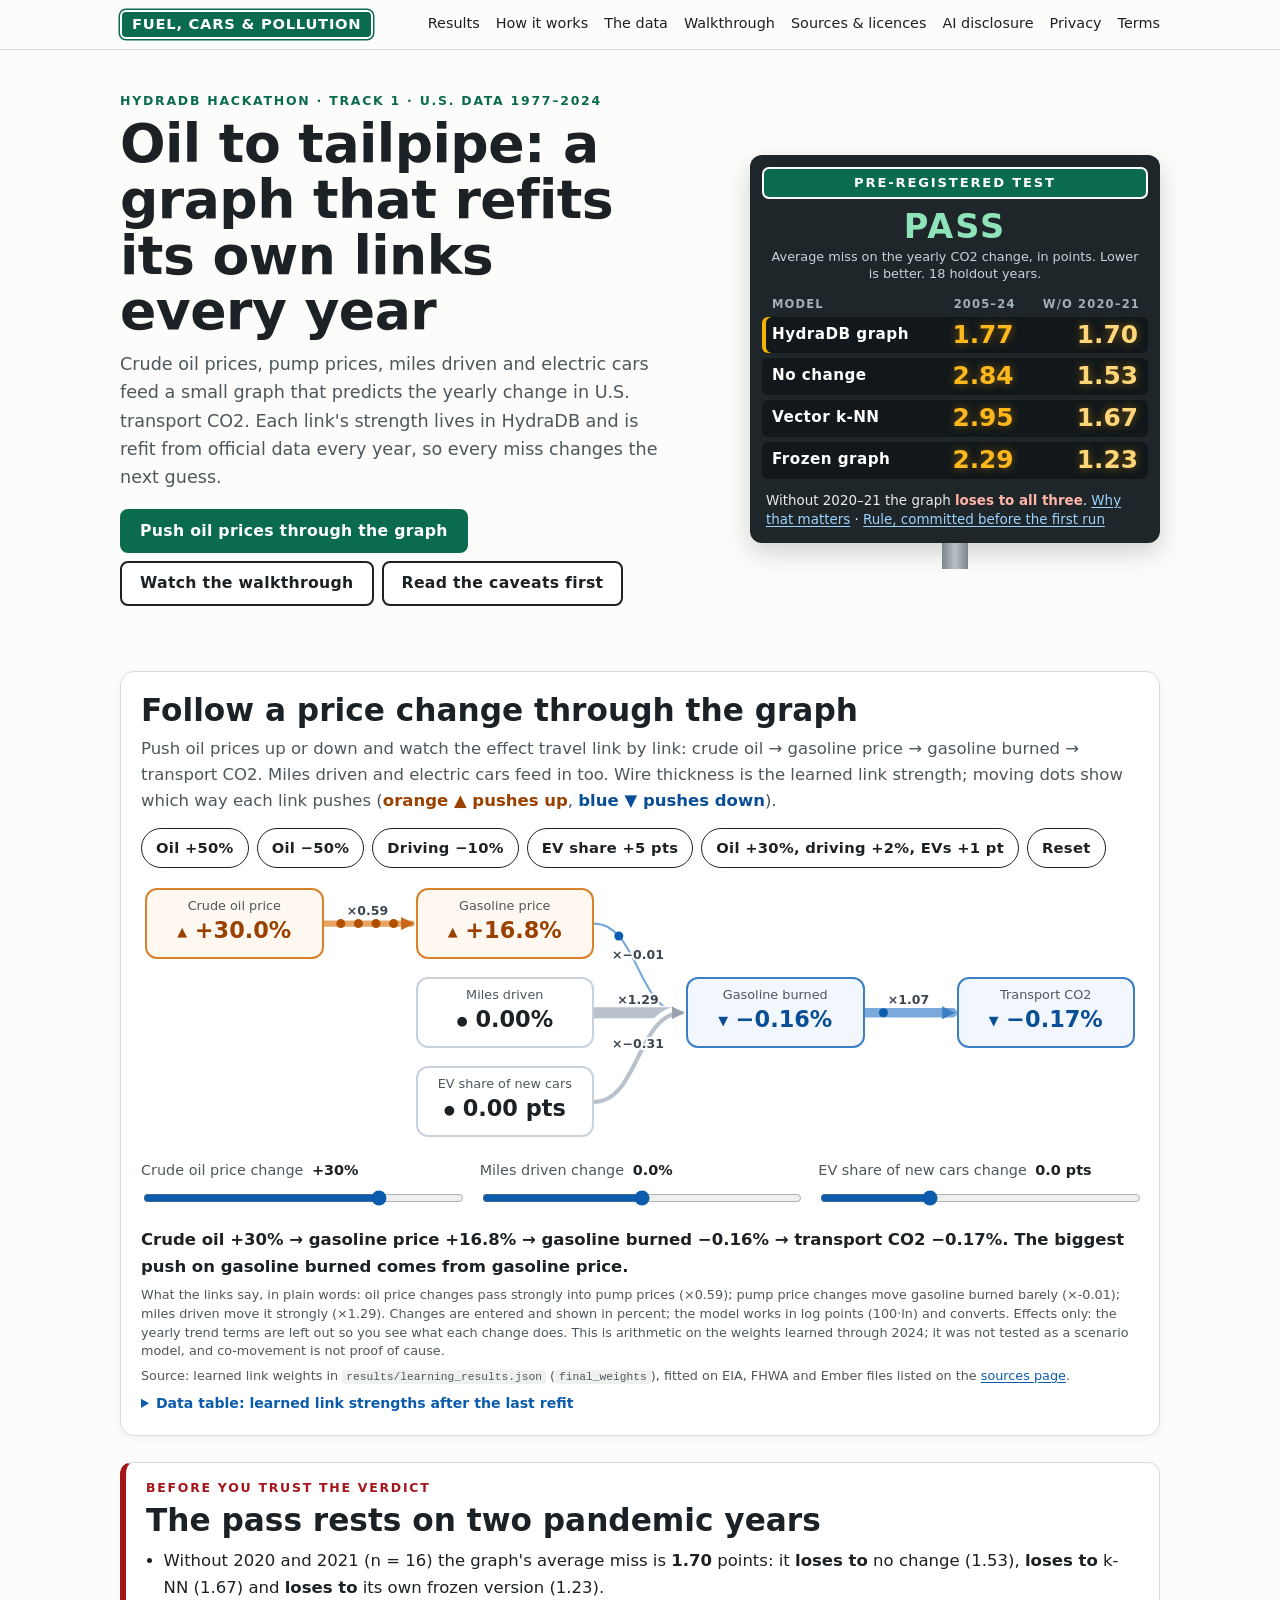
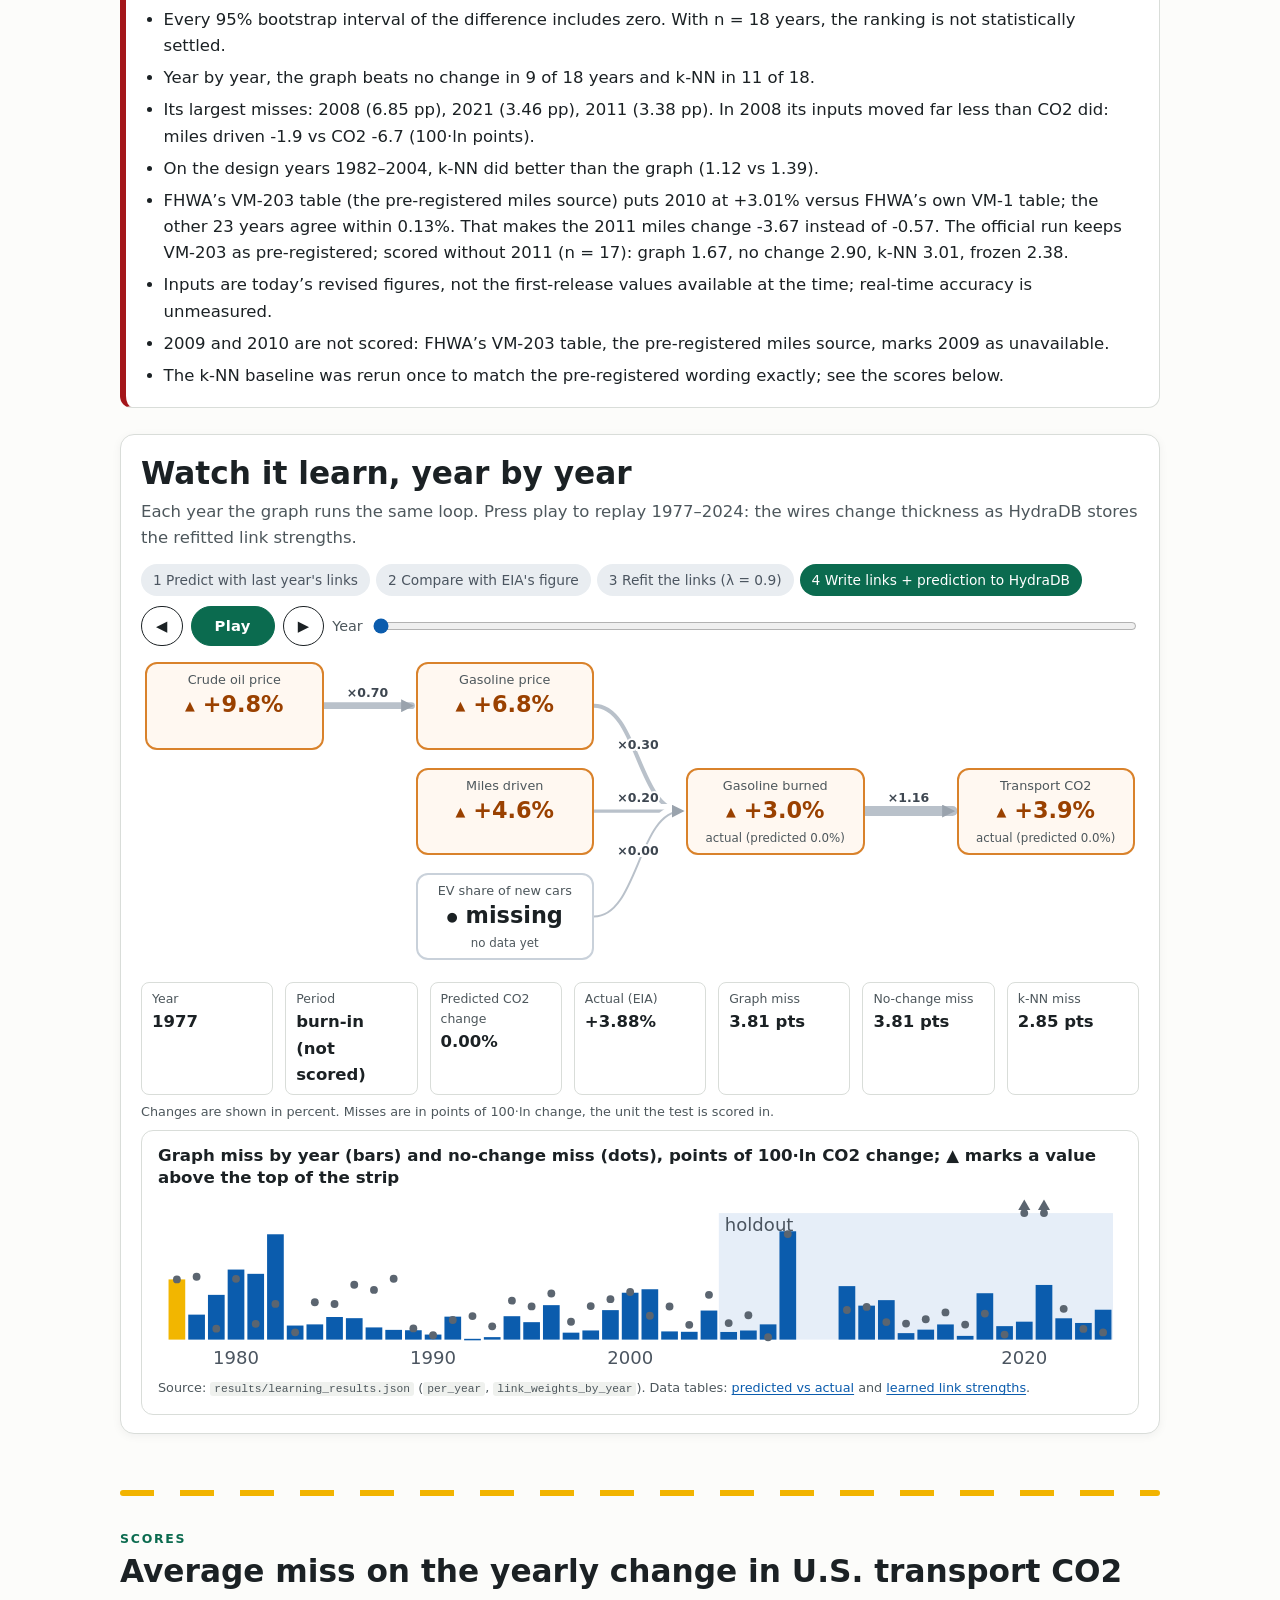
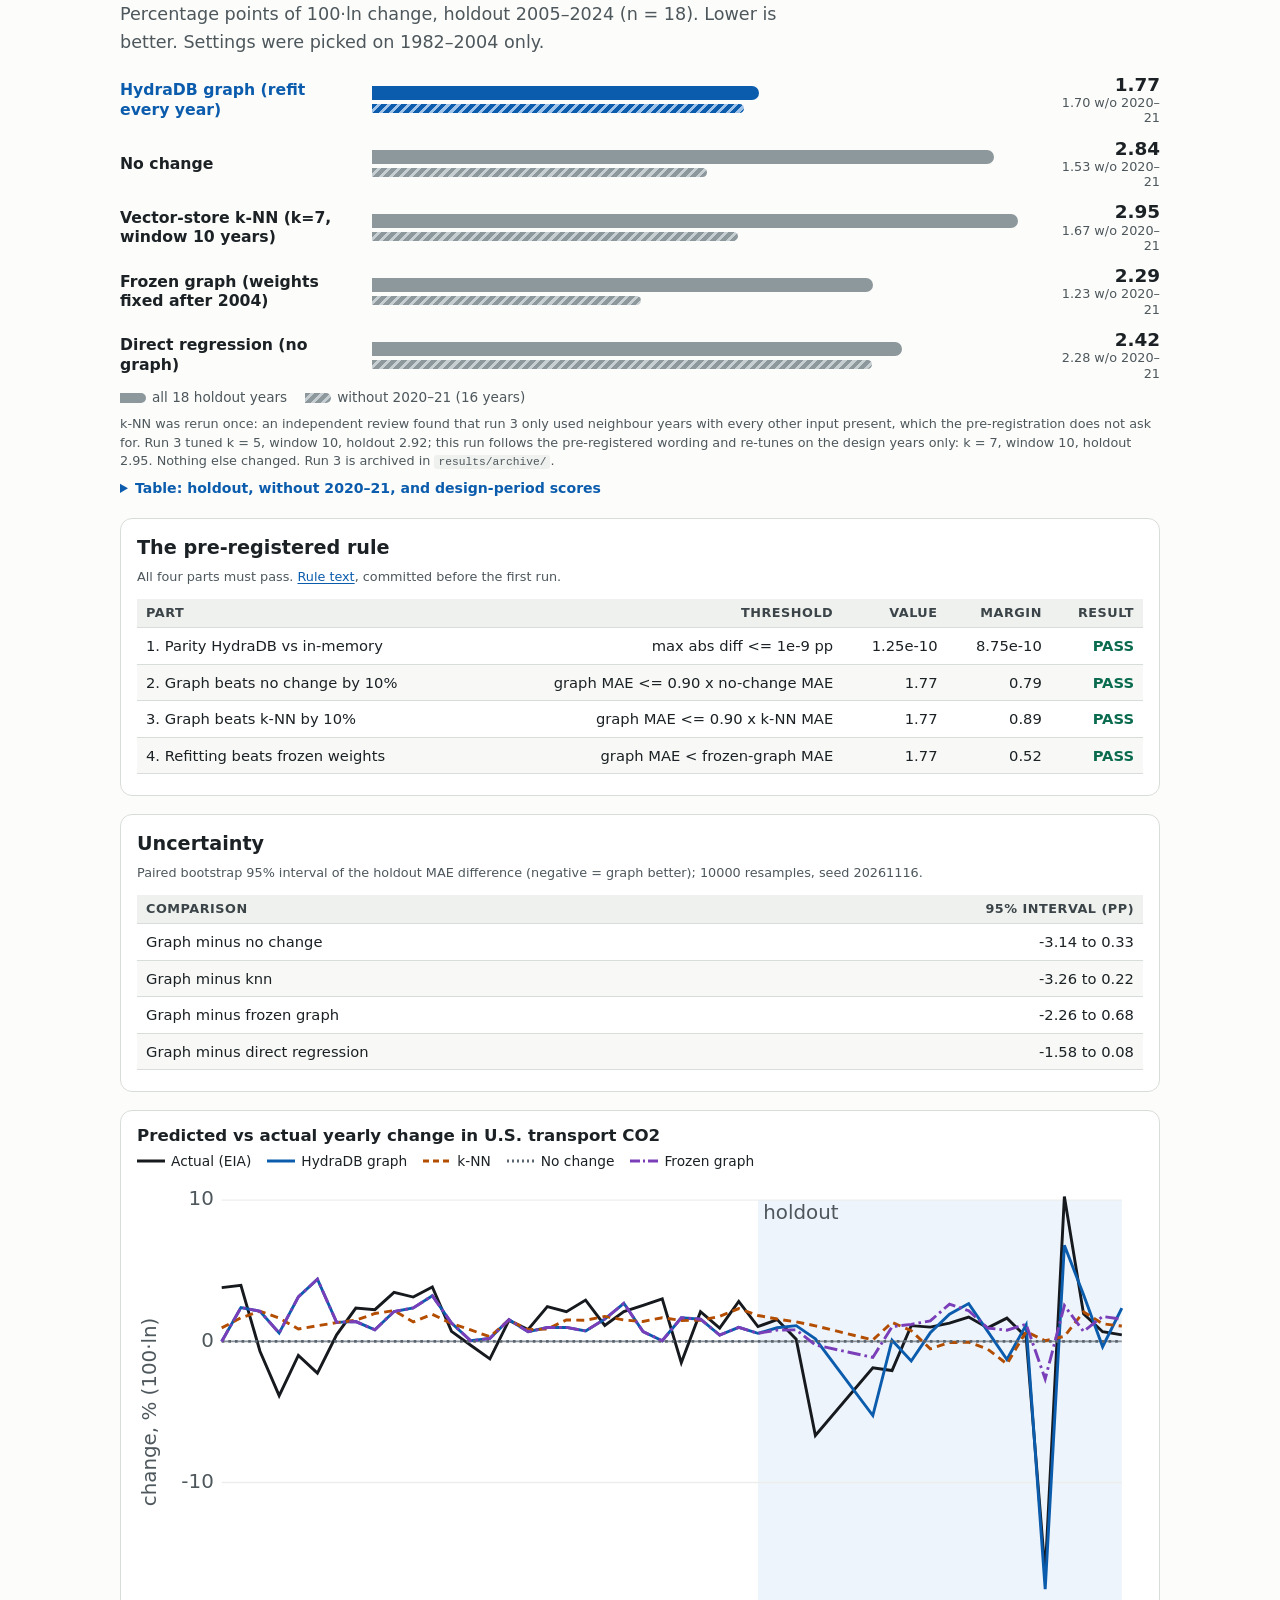
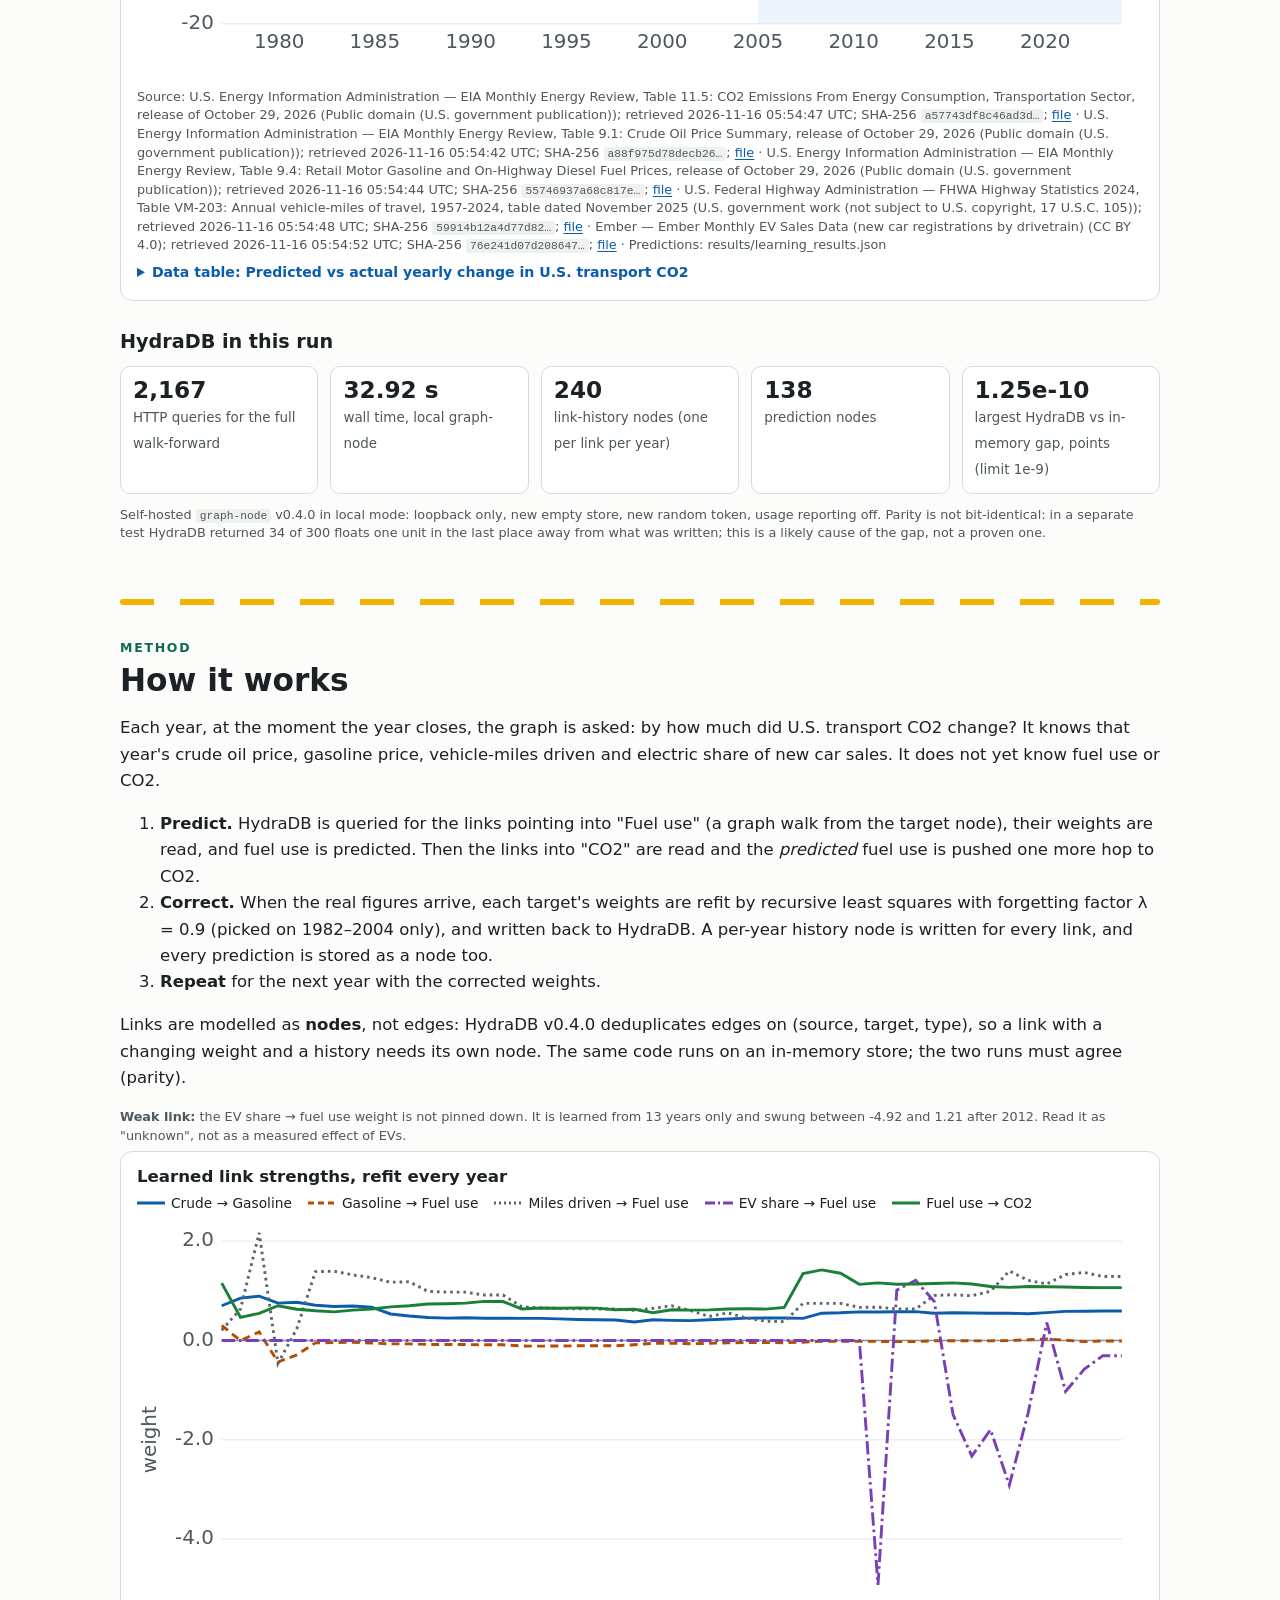
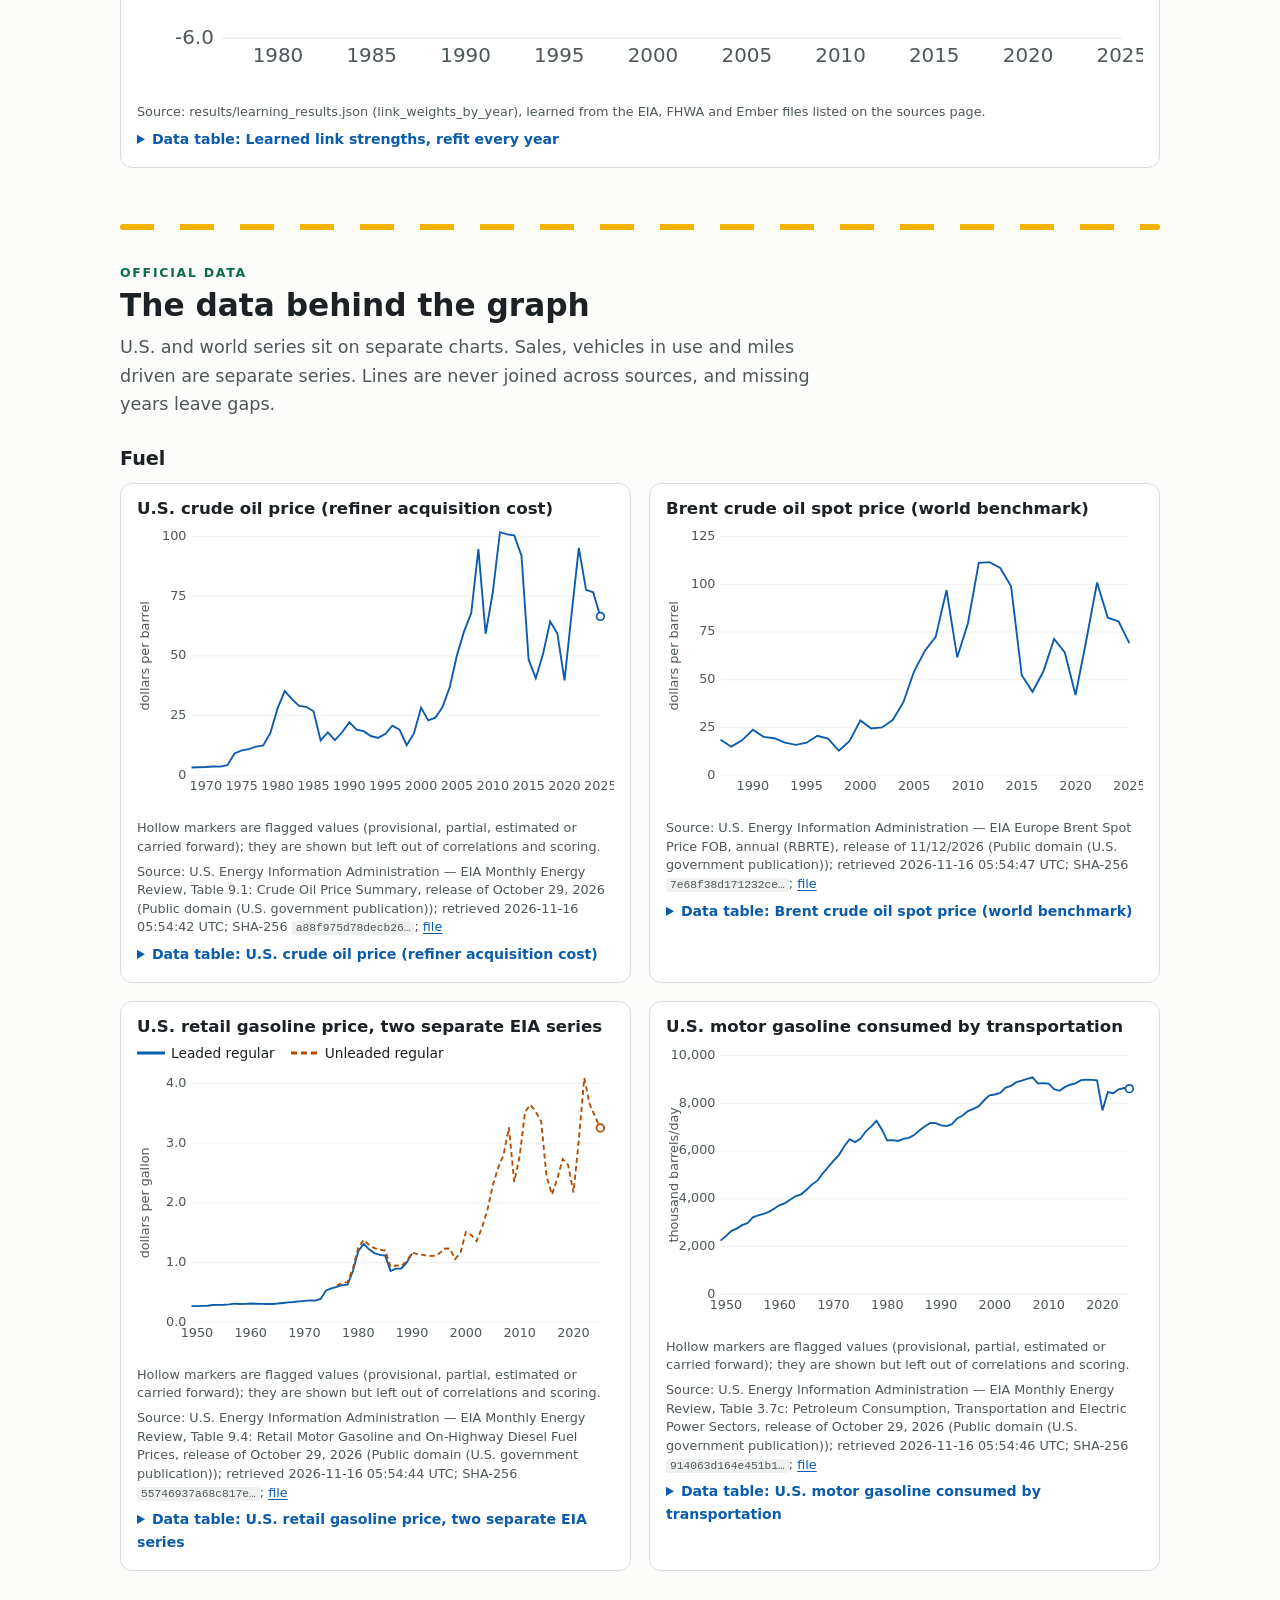
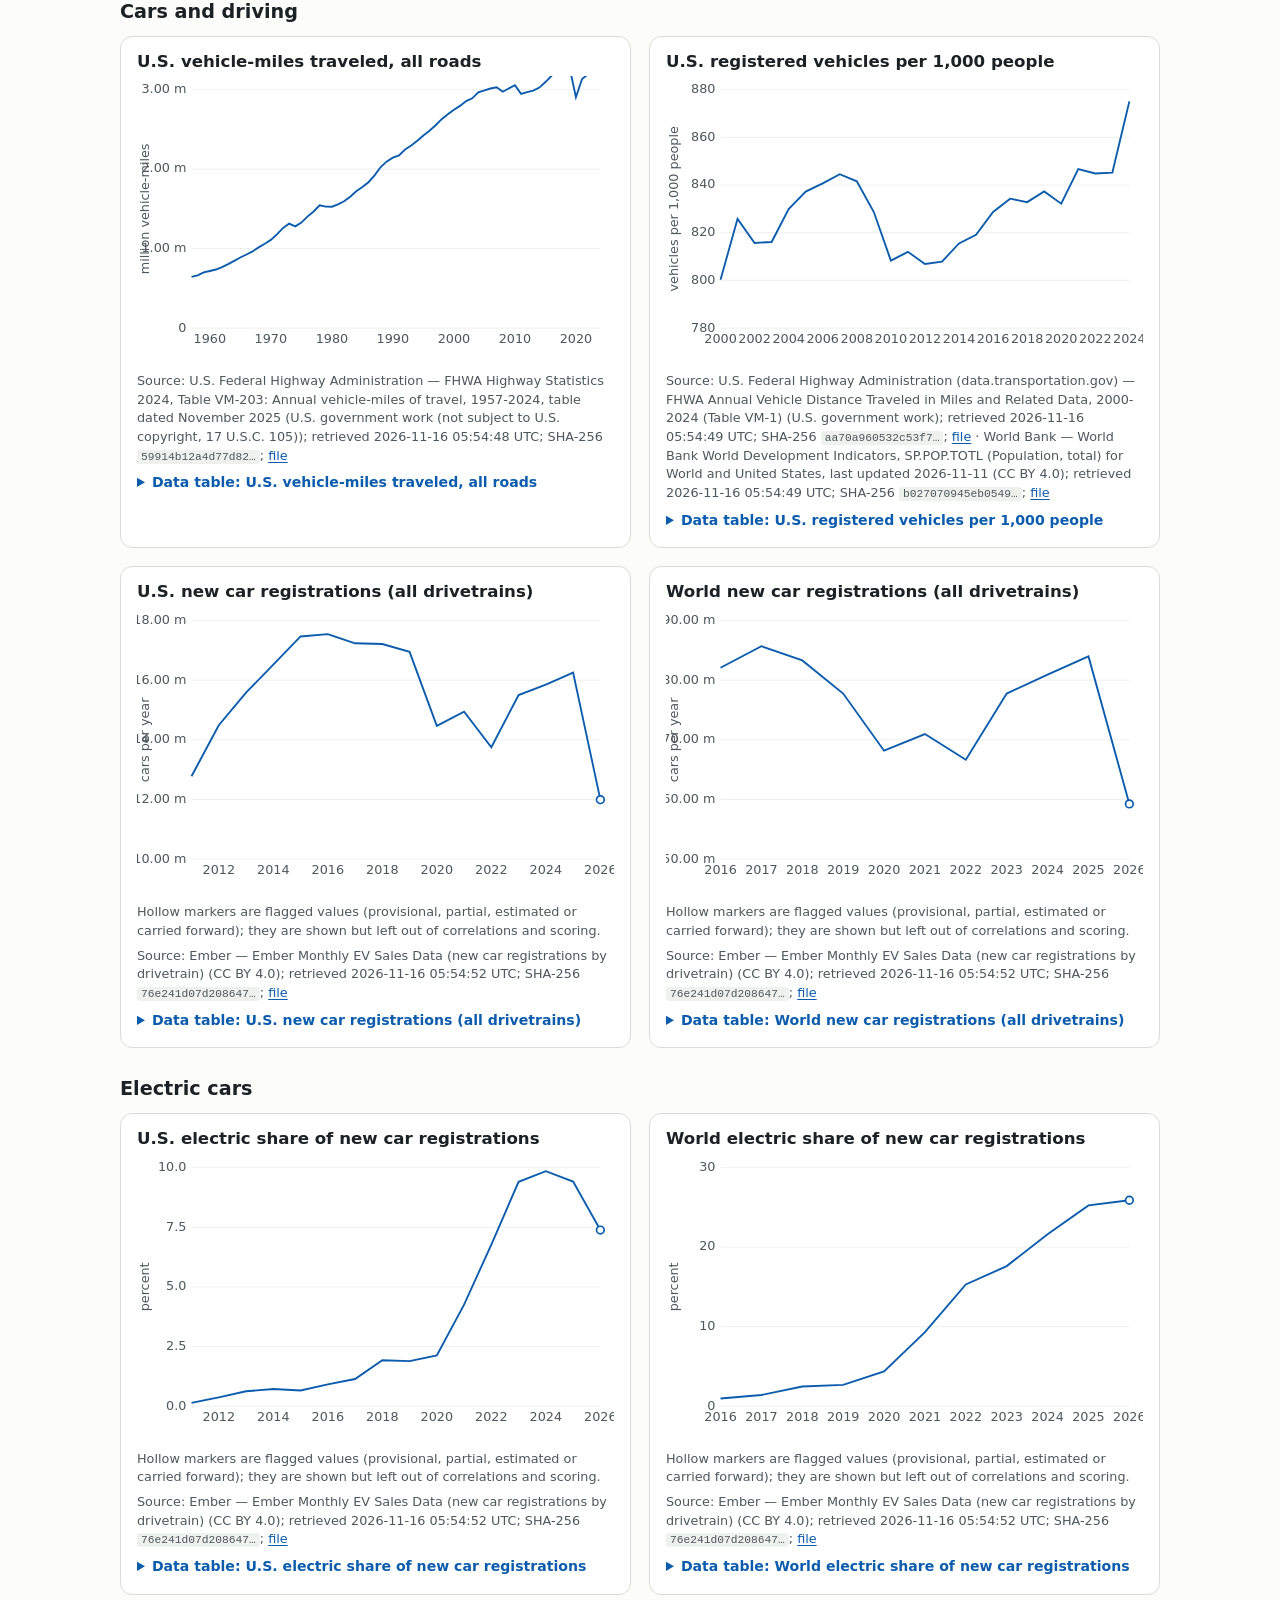
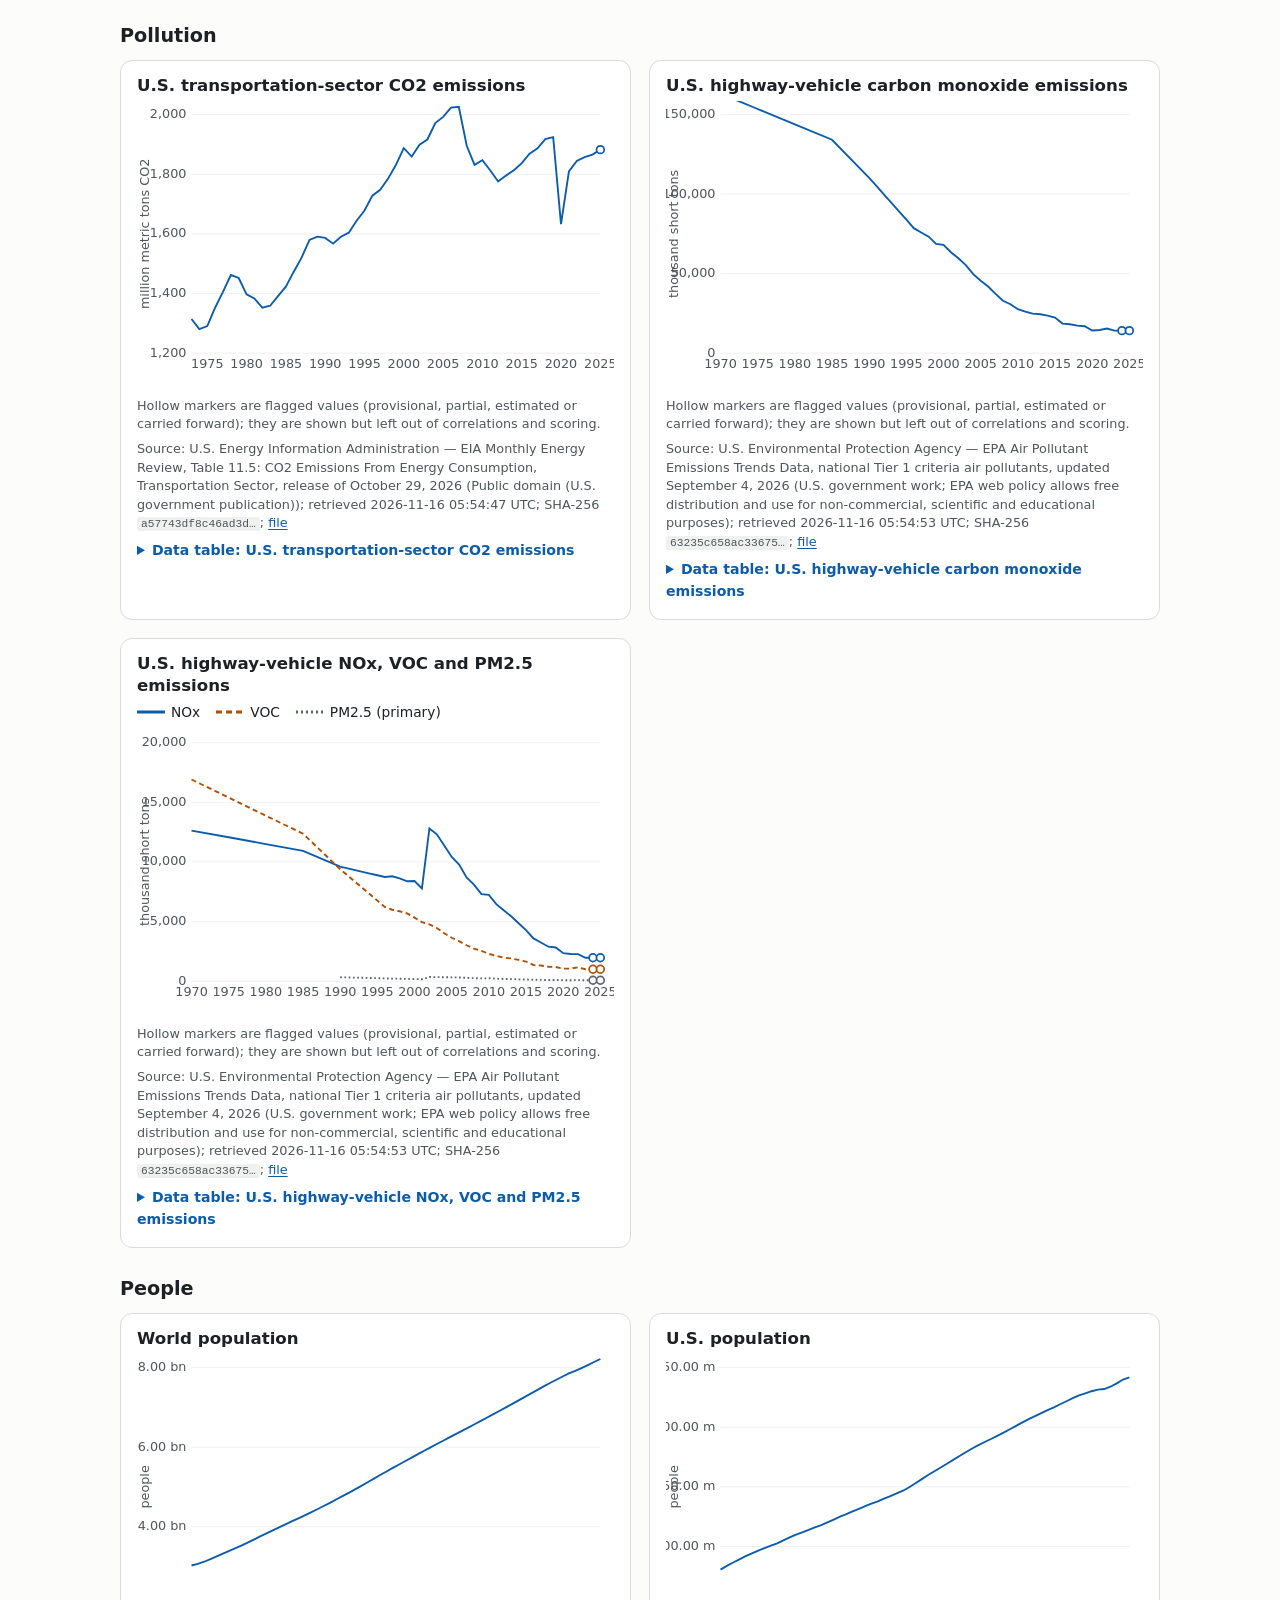
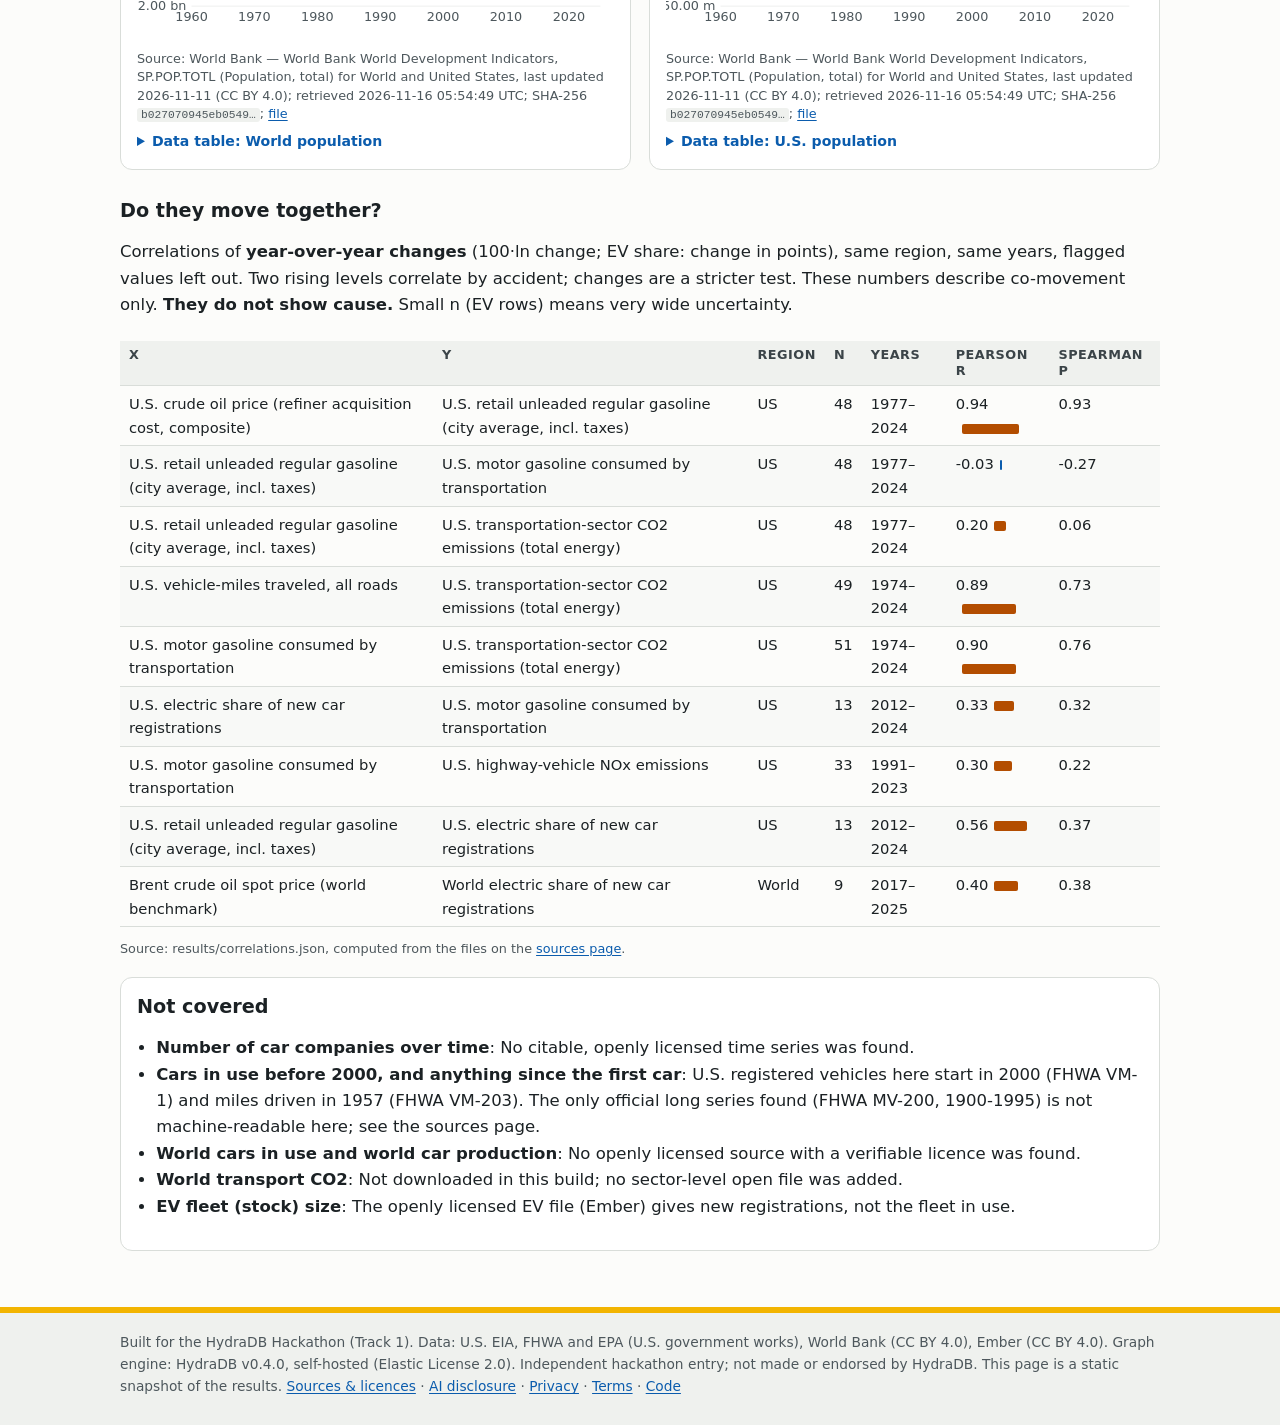
==== index.html @ d7e4df8e "Publish site/ from f77e962 Co-Authored-By: Claude Opus 5.5 <noreply@anthropic.com>" ====
<!doctype html><html lang="en"><head><meta charset="utf-8"><meta name="viewport" content="width=device-width,initial-scale=1"><title>Fuel, Cars &amp; Pollution — a self-refitting HydraDB graph</title><meta name="description" content="A HydraDB graph links crude oil, gasoline, miles driven, EVs, fuel use and transport CO2, and refits its links every year. Pre-registered walk-forward test."><link rel="icon" href="favicon.svg" type="image/svg+xml"><meta property="og:type" content="website"><meta property="og:title" content="Fuel, Cars &amp; Pollution — a self-refitting HydraDB graph"><meta property="og:description" content="A HydraDB graph links crude oil, gasoline, miles driven, EVs, fuel use and transport CO2, and refits its links every year. Pre-registered walk-forward test."><meta property="og:image" content="https://awes0mer.github.io/fuel-cars-pollution/og.png"><meta property="og:url" content="https://awes0mer.github.io/fuel-cars-pollution/index.html"><meta name="twitter:card" content="summary_large_image"><link rel="stylesheet" href="style.css"></head><body><a class="skip" href="#main">Skip to content</a><header class="site"><div class="in"><a class="brand" href="index.html">Fuel, Cars &amp; Pollution</a><nav aria-label="Site"><a href="index.html">Results</a><a href="index.html#how">How it works</a><a href="index.html#data">The data</a><a href="walkthrough.html">Walkthrough</a><a href="sources.html">Sources &amp; licences</a><a href="ai.html">AI disclosure</a><a href="privacy.html">Privacy</a><a href="terms.html">Terms</a></nav></div></header><main id="main"><section class="hero" aria-labelledby="hero-h"><div><p class="eyebrow">HydraDB Hackathon · Track 1 · U.S. data 1977–2024</p><h1 id="hero-h">Oil to tailpipe: a graph that refits its own links every year</h1><p class="lede">Crude oil prices, pump prices, miles driven and electric cars feed a small graph that predicts the yearly change in U.S. transport CO2. Each link's strength lives in HydraDB and is refit from official data every year, so every miss changes the next guess.</p><p><a class="btn primary" href="#shock-flow">Push oil prices through the graph</a><a class="btn" href="walkthrough.html">Watch the walkthrough</a><a class="btn" href="#caveats">Read the caveats first</a></p></div><aside class="pylon" aria-label="Pre-registered test result"><div class="board"><div class="top">Pre-registered test</div><div class="verdict pass">PASS</div><p class="what">Average miss on the yearly CO2 change, in points. Lower is better. 18 holdout years.</p><table><thead><tr><th scope="col">Model</th><th scope="col">2005–24</th><th scope="col">w/o 2020–21</th></tr></thead><tbody><tr class="me"><th scope="row">HydraDB graph</th><td>1.77</td><td>1.70</td></tr><tr><th scope="row">No change</th><td>2.84</td><td>1.53</td></tr><tr><th scope="row">Vector k-NN</th><td>2.95</td><td>1.67</td></tr><tr><th scope="row">Frozen graph</th><td>2.29</td><td>1.23</td></tr></tbody></table><p class="foot">Without 2020–21 the graph <b>loses to all three</b>. <a href="#caveats">Why that matters</a> · <a href="https://github.com/Awes0mer/fuel-cars-pollution/blob/main/PREREGISTRATION.md">Rule, committed before the first run</a></p></div><div class="pole" aria-hidden="true"></div></aside></section><section class="flowcard" id="shock-flow" aria-labelledby="shock-h"><h2 id="shock-h" class="flow-h">Follow a price change through the graph</h2><p class="flow-lede">Push oil prices up or down and watch the effect travel link by link: crude oil → gasoline price → gasoline burned → transport CO2. Miles driven and electric cars feed in too. Wire thickness is the learned link strength; moving dots show which way each link pushes (<span class="k-up">orange ▲ pushes up</span>, <span class="k-down">blue ▼ pushes down</span>).</p><div class="presets" role="group" aria-label="Scenarios"><button type="button" data-preset="50,0,0">Oil +50%</button><button type="button" data-preset="-50,0,0">Oil −50%</button><button type="button" data-preset="0,-10,0">Driving −10%</button><button type="button" data-preset="0,0,5">EV share +5 pts</button><button type="button" data-preset="30,2,1">Oil +30%, driving +2%, EVs +1 pt</button><button type="button" data-preset="0,0,0">Reset</button></div><div class="flow-stage" role="group" aria-label="Price-change flowchart: crude oil, gasoline price, miles driven and EV share feed gasoline burned, which feeds transport CO2"><svg class="flow-wires" aria-hidden="true"></svg><div class="fnode flat" data-node="Crude"><div class="nm">Crude oil price</div><div class="valrow"><span class="arr" aria-hidden="true">●</span> <span class="val">—</span></div></div><div class="fnode flat" data-node="Gasoline"><div class="nm">Gasoline price</div><div class="valrow"><span class="arr" aria-hidden="true">●</span> <span class="val">—</span></div></div><div class="fnode flat" data-node="VMT"><div class="nm">Miles driven</div><div class="valrow"><span class="arr" aria-hidden="true">●</span> <span class="val">—</span></div></div><div class="fnode flat" data-node="EVShare"><div class="nm">EV share of new cars</div><div class="valrow"><span class="arr" aria-hidden="true">●</span> <span class="val">—</span></div></div><div class="fnode flat" data-node="FuelUse"><div class="nm">Gasoline burned</div><div class="valrow"><span class="arr" aria-hidden="true">●</span> <span class="val">—</span></div></div><div class="fnode flat" data-node="CO2"><div class="nm">Transport CO2</div><div class="valrow"><span class="arr" aria-hidden="true">●</span> <span class="val">—</span></div></div></div><div class="flow-controls"><label>Crude oil price change <output id="fx-crude-v"></output><input id="fx-crude" type="range" min="-60" max="60" step="1" value="30"></label><label>Miles driven change <output id="fx-vmt-v"></output><input id="fx-vmt" type="range" min="-15" max="15" step="0.5" value="0"></label><label>EV share of new cars change <output id="fx-ev-v"></output><input id="fx-ev" type="range" min="-5" max="10" step="0.5" value="0"></label></div><p class="flow-summary" aria-live="polite"></p><p class="note">What the links say, in plain words: oil price changes pass strongly into pump prices (×0.59); pump price changes move gasoline burned barely (×-0.01); miles driven move it strongly (×1.29). Changes are entered and shown in percent; the model works in log points (100·ln) and converts. Effects only: the yearly trend terms are left out so you see what each change does. This is arithmetic on the weights learned through 2024; it was not tested as a scenario model, and co-movement is not proof of cause.</p><noscript><p class="note">The animation needs JavaScript. The learned weights are in the table below.</p></noscript><p class="source">Source: learned link weights in <code>results/learning_results.json</code> (<code>final_weights</code>), fitted on EIA, FHWA and Ember files listed on the <a href="sources.html">sources page</a>.</p><details><summary>Data table: learned link strengths after the last refit</summary><div class="tablewrap"><table><caption>Final weights and intercepts per target node</caption><thead><tr><th scope="col">Target</th><th scope="col">Term</th><th scope="col">Value</th></tr></thead><tbody><tr><th scope="row">Gasoline</th><td>bias</td><td>1.0414</td></tr><tr><th scope="row">Gasoline</th><td>Crude → Gasoline</td><td>0.5933</td></tr><tr><th scope="row">FuelUse</th><td>bias</td><td>-0.3906</td></tr><tr><th scope="row">FuelUse</th><td>Gasoline → FuelUse</td><td>-0.0102</td></tr><tr><th scope="row">FuelUse</th><td>VMT → FuelUse</td><td>1.2877</td></tr><tr><th scope="row">FuelUse</th><td>EVShare → FuelUse</td><td>-0.3064</td></tr><tr><th scope="row">CO2</th><td>bias</td><td>0.0909</td></tr><tr><th scope="row">CO2</th><td>FuelUse → CO2</td><td>1.0651</td></tr></tbody></table></div></details></section><section class="caveats" id="caveats" aria-labelledby="cav-h"><p class="eyebrow">Before you trust the verdict</p><h2 id="cav-h">The pass rests on two pandemic years</h2><ul><li>Without 2020 and 2021 (n = 16) the graph's average miss is <b>1.70</b> points: it <b>loses to</b> no change (1.53), <b>loses to</b> k-NN (1.67) and <b>loses to</b> its own frozen version (1.23).</li><li>Every 95% bootstrap interval of the difference includes zero. With n = 18 years, the ranking is not statistically settled.</li><li>Year by year, the graph beats no change in 9 of 18 years and k-NN in 11 of 18.</li><li>Its largest misses: 2008 (6.85 pp), 2021 (3.46 pp), 2011 (3.38 pp). In 2008 its inputs moved far less than CO2 did: miles driven -1.9 vs CO2 -6.7 (100·ln points).</li><li>On the design years 1982–2004, k-NN did better than the graph (1.12 vs 1.39).</li><li>FHWA&rsquo;s VM-203 table (the pre-registered miles source) puts 2010 at +3.01% versus FHWA&rsquo;s own VM-1 table; the other 23 years agree within 0.13%. That makes the 2011 miles change -3.67 instead of -0.57. The official run keeps VM-203 as pre-registered; scored without 2011 (n = 17): graph 1.67, no change 2.90, k-NN 3.01, frozen 2.38.</li><li>Inputs are today&rsquo;s revised figures, not the first-release values available at the time; real-time accuracy is unmeasured.</li><li>2009 and 2010 are not scored: FHWA&rsquo;s VM-203 table, the pre-registered miles source, marks 2009 as unavailable.</li><li>The k-NN baseline was rerun once to match the pre-registered wording exactly; see the scores below.</li></ul></section><section class="flowcard" id="learn-flow" aria-labelledby="learn-h"><h2 id="learn-h" class="flow-h">Watch it learn, year by year</h2><p class="flow-lede">Each year the graph runs the same loop. Press play to replay 1977–2024: the wires change thickness as HydraDB stores the refitted link strengths.</p><ol class="steps" aria-label="The yearly loop"><li class="step">1 Predict with last year's links</li><li class="step">2 Compare with EIA's figure</li><li class="step">3 Refit the links (λ = 0.9)</li><li class="step">4 Write links + prediction to HydraDB</li></ol><div class="replay-controls"><button type="button" id="lr-prev" aria-label="Previous year">◀</button><button type="button" id="lr-play" aria-pressed="false">Play</button><button type="button" id="lr-next" aria-label="Next year">▶</button><label class="yr-slider">Year <input id="lr-year" type="range" min="0" max="0" step="1" value="0"></label></div><div class="flow-stage" role="group" aria-label="Learning-replay flowchart showing one year&#x27;s inputs, predictions and link strengths"><svg class="flow-wires" aria-hidden="true"></svg><div class="fnode flat" data-node="Crude"><div class="nm">Crude oil price</div><div class="valrow"><span class="arr" aria-hidden="true">●</span> <span class="val">—</span></div><div class="sub"></div></div><div class="fnode flat" data-node="Gasoline"><div class="nm">Gasoline price</div><div class="valrow"><span class="arr" aria-hidden="true">●</span> <span class="val">—</span></div><div class="sub"></div></div><div class="fnode flat" data-node="VMT"><div class="nm">Miles driven</div><div class="valrow"><span class="arr" aria-hidden="true">●</span> <span class="val">—</span></div><div class="sub"></div></div><div class="fnode flat" data-node="EVShare"><div class="nm">EV share of new cars</div><div class="valrow"><span class="arr" aria-hidden="true">●</span> <span class="val">—</span></div><div class="sub"></div></div><div class="fnode flat" data-node="FuelUse"><div class="nm">Gasoline burned</div><div class="valrow"><span class="arr" aria-hidden="true">●</span> <span class="val">—</span></div><div class="sub"></div></div><div class="fnode flat" data-node="CO2"><div class="nm">Transport CO2</div><div class="valrow"><span class="arr" aria-hidden="true">●</span> <span class="val">—</span></div><div class="sub"></div></div></div><dl class="lr-panel"><div><dt>Year</dt><dd data-f="year"></dd></div><div><dt>Period</dt><dd data-f="period"></dd></div><div><dt>Predicted CO2 change</dt><dd data-f="pred"></dd></div><div><dt>Actual (EIA)</dt><dd data-f="actual"></dd></div><div><dt>Graph miss</dt><dd data-f="err"></dd></div><div><dt>No-change miss</dt><dd data-f="nc"></dd></div><div><dt>k-NN miss</dt><dd data-f="knn"></dd></div></dl><p class="note">Changes are shown in percent. Misses are in points of 100·ln change, the unit the test is scored in.</p><p class="note" data-f="note" aria-live="polite"></p><figure class="strip"><figcaption class="ctitle">Graph miss by year (bars) and no-change miss (dots), points of 100·ln CO2 change; ▲ marks a value above the top of the strip</figcaption><svg class="err-strip chart" role="img" aria-label="Absolute error of the graph per year, with the no-change error as dots; the data table is under the Predicted vs actual chart."></svg><p class="source">Source: <code>results/learning_results.json</code> (<code>per_year</code>, <code>link_weights_by_year</code>). Data tables: <a href="#pred">predicted vs actual</a> and <a href="#weights">learned link strengths</a>.</p></figure></section><section id="scores" aria-labelledby="scores-h"><div class="lane" aria-hidden="true"></div><p class="eyebrow">Scores</p><h2 id="scores-h">Average miss on the yearly change in U.S. transport CO2</h2><p class="lede">Percentage points of 100·ln change, holdout 2005–2024 (n = 18). Lower is better. Settings were picked on 1982–2004 only.</p><div class="bars"><div class="bar-row me"><div class="bar-name">HydraDB graph (refit every year)</div><div class="bar-track" aria-hidden="true"><span style="width:57.6%"></span><span class="ex" style="width:55.4%"></span></div><div class="bar-val">1.77<small>1.70 w/o 2020–21</small></div></div><div class="bar-row"><div class="bar-name">No change</div><div class="bar-track" aria-hidden="true"><span style="width:92.6%"></span><span class="ex" style="width:49.9%"></span></div><div class="bar-val">2.84<small>1.53 w/o 2020–21</small></div></div><div class="bar-row"><div class="bar-name">Vector-store k-NN (k=7, window 10 years)</div><div class="bar-track" aria-hidden="true"><span style="width:96.2%"></span><span class="ex" style="width:54.5%"></span></div><div class="bar-val">2.95<small>1.67 w/o 2020–21</small></div></div><div class="bar-row"><div class="bar-name">Frozen graph (weights fixed after 2004)</div><div class="bar-track" aria-hidden="true"><span style="width:74.6%"></span><span class="ex" style="width:40.1%"></span></div><div class="bar-val">2.29<small>1.23 w/o 2020–21</small></div></div><div class="bar-row"><div class="bar-name">Direct regression (no graph)</div><div class="bar-track" aria-hidden="true"><span style="width:78.8%"></span><span class="ex" style="width:74.4%"></span></div><div class="bar-val">2.42<small>2.28 w/o 2020–21</small></div></div></div><p class="bar-key"><span><i></i>all 18 holdout years</span><span><i class="ex"></i>without 2020–21 (16 years)</span></p><p class="note">k-NN was rerun once: an independent review found that run 3 only used neighbour years with every other input present, which the pre-registration does not ask for. Run 3 tuned k = 5, window 10, holdout 2.92; this run follows the pre-registered wording and re-tunes on the design years only: k = 7, window 10, holdout 2.95. Nothing else changed. Run 3 is archived in <code>results/archive/</code>.</p><details><summary>Table: holdout, without 2020–21, and design-period scores</summary><div class="tablewrap"><table><caption>MAE of the predicted yearly change in U.S. transport CO2</caption><thead><tr><th scope="col">Model</th><th scope="col">Holdout MAE</th><th scope="col">n</th><th scope="col">Without 2020–21 (n=16)</th><th scope="col">Design MAE (n=23)</th></tr></thead><tbody><tr><td>HydraDB graph (refit every year)</td><td>1.77</td><td>18</td><td>1.70</td><td>1.39</td></tr><tr><td>No change</td><td>2.84</td><td>18</td><td>1.53</td><td>2.00</td></tr><tr><td>Vector-store k-NN (k=7, window 10 years)</td><td>2.95</td><td>18</td><td>1.67</td><td>1.12</td></tr><tr><td>Frozen graph (weights fixed after 2004)</td><td>2.29</td><td>18</td><td>1.23</td><td>1.39</td></tr><tr><td>Direct regression (no graph)</td><td>2.42</td><td>18</td><td>2.28</td><td>1.62</td></tr></tbody></table></div></details><div class="card wide"><h3>The pre-registered rule</h3><p class="note">All four parts must pass. <a href="https://github.com/Awes0mer/fuel-cars-pollution/blob/main/PREREGISTRATION.md">Rule text</a>, committed before the first run.</p><div class="tablewrap"><table><thead><tr><th scope="col">Part</th><th scope="col">Threshold</th><th scope="col">Value</th><th scope="col">Margin</th><th scope="col">Result</th></tr></thead><tbody><tr><td>1. Parity HydraDB vs in-memory</td><td>max abs diff &lt;= 1e-9 pp</td><td>1.25e-10</td><td>8.75e-10</td><td class="pass">PASS</td></tr><tr><td>2. Graph beats no change by 10%</td><td>graph MAE &lt;= 0.90 x no-change MAE</td><td>1.77</td><td>0.79</td><td class="pass">PASS</td></tr><tr><td>3. Graph beats k-NN by 10%</td><td>graph MAE &lt;= 0.90 x k-NN MAE</td><td>1.77</td><td>0.89</td><td class="pass">PASS</td></tr><tr><td>4. Refitting beats frozen weights</td><td>graph MAE &lt; frozen-graph MAE</td><td>1.77</td><td>0.52</td><td class="pass">PASS</td></tr></tbody></table></div></div><div class="card wide"><h3>Uncertainty</h3><p class="note">Paired bootstrap 95% interval of the holdout MAE difference (negative = graph better); 10000 resamples, seed 20261116.</p><div class="tablewrap"><table><thead><tr><th scope="col">Comparison</th><th scope="col">95% interval (pp)</th></tr></thead><tbody><tr><td>Graph minus no change</td><td>-3.14 to 0.33</td></tr><tr><td>Graph minus knn</td><td>-3.26 to 0.22</td></tr><tr><td>Graph minus frozen graph</td><td>-2.26 to 0.68</td></tr><tr><td>Graph minus direct regression</td><td>-1.58 to 0.08</td></tr></tbody></table></div></div><figure id="pred"><figcaption class="ctitle">Predicted vs actual yearly change in U.S. transport CO2</figcaption><ul class="legend"><li><svg width="28" height="10" aria-hidden="true"><line x1="0" x2="28" y1="5" y2="5" stroke="#16191d" stroke-width="3"/></svg>Actual (EIA)</li><li><svg width="28" height="10" aria-hidden="true"><line x1="0" x2="28" y1="5" y2="5" stroke="#0b5cad" stroke-width="3"/></svg>HydraDB graph</li><li><svg width="28" height="10" aria-hidden="true"><line x1="0" x2="28" y1="5" y2="5" stroke="#b34d00" stroke-width="3" stroke-dasharray="6 4"/></svg>k-NN</li><li><svg width="28" height="10" aria-hidden="true"><line x1="0" x2="28" y1="5" y2="5" stroke="#5b6570" stroke-width="3" stroke-dasharray="2 3"/></svg>No change</li><li><svg width="28" height="10" aria-hidden="true"><line x1="0" x2="28" y1="5" y2="5" stroke="#7a3fb8" stroke-width="3" stroke-dasharray="10 3 2 3"/></svg>Frozen graph</li></ul><svg viewBox="0 0 760 380" role="img" aria-labelledby="pred-t pred-d" class="chart"><title id="pred-t">Predicted vs actual yearly change in U.S. transport CO2</title><desc id="pred-d">Walk-forward predictions 1977 to 2024. Design years 1982-2004, holdout 2005-2024; 2009 and 2010 missing because vehicle-miles for 2009 are unavailable.</desc><rect x="469.1" y="16" width="274.9" height="320" fill="#eef4fb"/><text x="473.1" y="30" class="tick" text-anchor="start">holdout</text><line x1="64" x2="744" y1="336.0" y2="336.0" class="grid"/><text x="58" y="340.0" class="tick" text-anchor="end">-20</text><line x1="64" x2="744" y1="229.3" y2="229.3" class="grid"/><text x="58" y="233.3" class="tick" text-anchor="end">-10</text><line x1="64" x2="744" y1="122.7" y2="122.7" class="grid"/><text x="58" y="126.7" class="tick" text-anchor="end">0</text><line x1="64" x2="744" y1="16.0" y2="16.0" class="grid"/><text x="58" y="20.0" class="tick" text-anchor="end">10</text><line x1="64" x2="744" y1="122.7" y2="122.7" class="zero"/><text x="107.4" y="354" class="tick" text-anchor="middle">1980</text><text x="179.7" y="354" class="tick" text-anchor="middle">1985</text><text x="252.1" y="354" class="tick" text-anchor="middle">1990</text><text x="324.4" y="354" class="tick" text-anchor="middle">1995</text><text x="396.8" y="354" class="tick" text-anchor="middle">2000</text><text x="469.1" y="354" class="tick" text-anchor="middle">2005</text><text x="541.4" y="354" class="tick" text-anchor="middle">2010</text><text x="613.8" y="354" class="tick" text-anchor="middle">2015</text><text x="686.1" y="354" class="tick" text-anchor="middle">2020</text><text x="14" y="176" class="axis" transform="rotate(-90 14 176)" text-anchor="middle">change, % (100·ln)</text><path d="M64.0,82.1 L78.5,80.3 L92.9,130.1 L107.4,163.7 L121.9,133.3 L136.3,146.7 L150.8,117.7 L165.3,97.5 L179.7,98.7 L194.2,85.7 L208.7,89.2 L223.1,81.6 L237.6,115.1 L252.1,125.6 L266.6,135.9 L281.0,106.8 L295.5,113.7 L310.0,96.4 L324.4,100.3 L338.9,91.5 L353.4,110.6 L367.8,100.1 L382.3,95.4 L396.8,90.6 L411.2,138.8 L425.7,100.3 L440.2,112.7 L454.6,92.5 L469.1,111.5 L483.6,106.2 L498.0,121.1 L512.5,193.8 L555.9,142.6 L570.4,144.7 L584.9,110.8 L599.3,111.9 L613.8,108.9 L628.3,104.3 L642.7,112.5 L657.2,105.1 L671.7,119.3 L686.1,297.8 L700.6,13.2 L715.1,101.9 L729.5,115.4 L744.0,117.8" fill="none" stroke="#16191d" stroke-width="2.2"/><path d="M64.0,122.7 L78.5,97.1 L92.9,99.9 L107.4,116.4 L121.9,89.0 L136.3,75.7 L150.8,108.3 L165.3,107.7 L179.7,113.9 L194.2,100.1 L208.7,97.4 L223.1,88.2 L237.6,108.8 L252.1,122.2 L266.6,120.4 L281.0,106.3 L295.5,115.4 L310.0,112.2 L324.4,112.1 L338.9,114.8 L353.4,105.9 L367.8,93.9 L382.3,115.3 L396.8,122.2 L411.2,104.8 L425.7,105.9 L440.2,117.9 L454.6,112.1 L469.1,116.6 L483.6,112.4 L498.0,110.8 L512.5,120.8 L555.9,178.7 L570.4,121.8 L584.9,137.5 L599.3,116.2 L613.8,102.2 L628.3,94.1 L642.7,115.1 L657.2,136.4 L671.7,110.2 L686.1,309.9 L700.6,50.1 L715.1,87.5 L729.5,126.7 L744.0,97.6" fill="none" stroke="#0b5cad" stroke-width="2.2"/><path d="M64.0,112.5 L78.5,104.9 L92.9,99.9 L107.4,105.0 L121.9,113.3 L136.3,110.9 L150.8,108.5 L165.3,106.7 L179.7,101.6 L194.2,99.4 L208.7,108.0 L223.1,102.2 L237.6,109.2 L252.1,114.0 L266.6,119.2 L281.0,106.6 L295.5,113.9 L310.0,113.3 L324.4,106.5 L338.9,106.7 L353.4,103.8 L367.8,106.5 L382.3,107.6 L396.8,104.8 L411.2,106.9 L425.7,106.7 L440.2,103.8 L454.6,97.9 L469.1,103.1 L483.6,105.8 L498.0,107.9 L512.5,110.9 L555.9,121.6 L570.4,108.3 L584.9,114.6 L599.3,128.3 L613.8,123.6 L628.3,123.3 L642.7,128.6 L657.2,139.7 L671.7,115.3 L686.1,122.2 L700.6,118.9 L715.1,100.4 L729.5,109.4 L744.0,111.1" fill="none" stroke="#b34d00" stroke-width="2.2" stroke-dasharray="6 4"/><path d="M64.0,122.7 L78.5,122.7 L92.9,122.7 L107.4,122.7 L121.9,122.7 L136.3,122.7 L150.8,122.7 L165.3,122.7 L179.7,122.7 L194.2,122.7 L208.7,122.7 L223.1,122.7 L237.6,122.7 L252.1,122.7 L266.6,122.7 L281.0,122.7 L295.5,122.7 L310.0,122.7 L324.4,122.7 L338.9,122.7 L353.4,122.7 L367.8,122.7 L382.3,122.7 L396.8,122.7 L411.2,122.7 L425.7,122.7 L440.2,122.7 L454.6,122.7 L469.1,122.7 L483.6,122.7 L498.0,122.7 L512.5,122.7 L555.9,122.7 L570.4,122.7 L584.9,122.7 L599.3,122.7 L613.8,122.7 L628.3,122.7 L642.7,122.7 L657.2,122.7 L671.7,122.7 L686.1,122.7 L700.6,122.7 L715.1,122.7 L729.5,122.7 L744.0,122.7" fill="none" stroke="#5b6570" stroke-width="2.2" stroke-dasharray="2 3"/><path d="M64.0,122.7 L78.5,97.1 L92.9,99.9 L107.4,116.4 L121.9,89.0 L136.3,75.7 L150.8,108.3 L165.3,107.7 L179.7,113.9 L194.2,100.1 L208.7,97.4 L223.1,88.2 L237.6,108.8 L252.1,122.2 L266.6,120.4 L281.0,106.3 L295.5,115.4 L310.0,112.2 L324.4,112.1 L338.9,114.8 L353.4,105.9 L367.8,93.9 L382.3,115.3 L396.8,122.2 L411.2,104.8 L425.7,105.9 L440.2,117.9 L454.6,112.1 L469.1,116.6 L483.6,114.1 L498.0,114.0 L512.5,125.4 L555.9,134.8 L570.4,111.6 L584.9,109.8 L599.3,107.2 L613.8,94.5 L628.3,99.5 L642.7,112.6 L657.2,114.2 L671.7,109.7 L686.1,151.1 L700.6,95.6 L715.1,115.2 L729.5,103.8 L744.0,106.0" fill="none" stroke="#7a3fb8" stroke-width="2.2" stroke-dasharray="10 3 2 3"/></svg><p class="source">Source: U.S. Energy Information Administration — EIA Monthly Energy Review, Table 11.5: CO2 Emissions From Energy Consumption, Transportation Sector, release of October 29, 2026 (Public domain (U.S. government publication)); retrieved 2026-11-16 05:54:47 UTC; SHA-256 <code>a57743df8c46ad3d…</code>; <a href="https://www.eia.gov/totalenergy/data/browser/csv.php?tbl=T11.05">file</a> · U.S. Energy Information Administration — EIA Monthly Energy Review, Table 9.1: Crude Oil Price Summary, release of October 29, 2026 (Public domain (U.S. government publication)); retrieved 2026-11-16 05:54:42 UTC; SHA-256 <code>a88f975d78decb26…</code>; <a href="https://www.eia.gov/totalenergy/data/browser/csv.php?tbl=T09.01">file</a> · U.S. Energy Information Administration — EIA Monthly Energy Review, Table 9.4: Retail Motor Gasoline and On-Highway Diesel Fuel Prices, release of October 29, 2026 (Public domain (U.S. government publication)); retrieved 2026-11-16 05:54:44 UTC; SHA-256 <code>55746937a68c817e…</code>; <a href="https://www.eia.gov/totalenergy/data/browser/csv.php?tbl=T09.04">file</a> · U.S. Federal Highway Administration — FHWA Highway Statistics 2024, Table VM-203: Annual vehicle-miles of travel, 1957-2024, table dated November 2025 (U.S. government work (not subject to U.S. copyright, 17 U.S.C. 105)); retrieved 2026-11-16 05:54:48 UTC; SHA-256 <code>59914b12a4d77d82…</code>; <a href="https://www.fhwa.dot.gov/policyinformation/statistics/2024/xls/vm203.xlsx">file</a> · Ember — Ember Monthly EV Sales Data (new car registrations by drivetrain) (CC BY 4.0); retrieved 2026-11-16 05:54:52 UTC; SHA-256 <code>76e241d07d208647…</code>; <a href="https://files.ember-energy.org/public-downloads/transport/outputs/monthly_ev_sales.csv">file</a> · Predictions: results/learning_results.json</p><details><summary>Data table: Predicted vs actual yearly change in U.S. transport CO2</summary><div class="tablewrap"><table><caption>Predicted vs actual yearly change in U.S. transport CO2 — percentage points of 100·ln change; holdout starts 2005</caption><thead><tr><th scope="col">Year</th><th scope="col">Actual (EIA)</th><th scope="col">HydraDB graph</th><th scope="col">k-NN</th><th scope="col">No change</th><th scope="col">Frozen graph</th></tr></thead><tbody><tr><th scope="row">1977</th><td>3.81</td><td>0.00</td><td>0.96</td><td>0.00</td><td>0.00</td></tr><tr><th scope="row">1978</th><td>3.98</td><td>2.40</td><td>1.67</td><td>0.00</td><td>2.40</td></tr><tr><th scope="row">1979</th><td>-0.69</td><td>2.13</td><td>2.13</td><td>0.00</td><td>2.13</td></tr><tr><th scope="row">1980</th><td>-3.84</td><td>0.59</td><td>1.66</td><td>0.00</td><td>0.59</td></tr><tr><th scope="row">1981</th><td>-1.00</td><td>3.16</td><td>0.87</td><td>0.00</td><td>3.16</td></tr><tr><th scope="row">1982</th><td>-2.26</td><td>4.40</td><td>1.11</td><td>0.00</td><td>4.40</td></tr><tr><th scope="row">1983</th><td>0.46</td><td>1.35</td><td>1.33</td><td>0.00</td><td>1.35</td></tr><tr><th scope="row">1984</th><td>2.36</td><td>1.40</td><td>1.50</td><td>0.00</td><td>1.40</td></tr><tr><th scope="row">1985</th><td>2.25</td><td>0.82</td><td>1.98</td><td>0.00</td><td>0.82</td></tr><tr><th scope="row">1986</th><td>3.47</td><td>2.11</td><td>2.18</td><td>0.00</td><td>2.11</td></tr><tr><th scope="row">1987</th><td>3.14</td><td>2.37</td><td>1.37</td><td>0.00</td><td>2.37</td></tr><tr><th scope="row">1988</th><td>3.85</td><td>3.23</td><td>1.92</td><td>0.00</td><td>3.23</td></tr><tr><th scope="row">1989</th><td>0.71</td><td>1.30</td><td>1.26</td><td>0.00</td><td>1.30</td></tr><tr><th scope="row">1990</th><td>-0.28</td><td>0.04</td><td>0.81</td><td>0.00</td><td>0.04</td></tr><tr><th scope="row">1991</th><td>-1.24</td><td>0.21</td><td>0.32</td><td>0.00</td><td>0.21</td></tr><tr><th scope="row">1992</th><td>1.49</td><td>1.54</td><td>1.50</td><td>0.00</td><td>1.54</td></tr><tr><th scope="row">1993</th><td>0.84</td><td>0.68</td><td>0.82</td><td>0.00</td><td>0.68</td></tr><tr><th scope="row">1994</th><td>2.46</td><td>0.98</td><td>0.88</td><td>0.00</td><td>0.98</td></tr><tr><th scope="row">1995</th><td>2.10</td><td>0.99</td><td>1.52</td><td>0.00</td><td>0.99</td></tr><tr><th scope="row">1996</th><td>2.92</td><td>0.74</td><td>1.49</td><td>0.00</td><td>0.74</td></tr><tr><th scope="row">1997</th><td>1.13</td><td>1.57</td><td>1.77</td><td>0.00</td><td>1.57</td></tr><tr><th scope="row">1998</th><td>2.12</td><td>2.70</td><td>1.52</td><td>0.00</td><td>2.70</td></tr><tr><th scope="row">1999</th><td>2.56</td><td>0.69</td><td>1.41</td><td>0.00</td><td>0.69</td></tr><tr><th scope="row">2000</th><td>3.01</td><td>0.05</td><td>1.68</td><td>0.00</td><td>0.05</td></tr><tr><th scope="row">2001</th><td>-1.51</td><td>1.68</td><td>1.47</td><td>0.00</td><td>1.68</td></tr><tr><th scope="row">2002</th><td>2.09</td><td>1.57</td><td>1.50</td><td>0.00</td><td>1.57</td></tr><tr><th scope="row">2003</th><td>0.94</td><td>0.44</td><td>1.77</td><td>0.00</td><td>0.44</td></tr><tr><th scope="row">2004</th><td>2.83</td><td>0.99</td><td>2.32</td><td>0.00</td><td>0.99</td></tr><tr><th scope="row">2005</th><td>1.05</td><td>0.56</td><td>1.83</td><td>0.00</td><td>0.56</td></tr><tr><th scope="row">2006</th><td>1.54</td><td>0.96</td><td>1.58</td><td>0.00</td><td>0.80</td></tr><tr><th scope="row">2007</th><td>0.15</td><td>1.11</td><td>1.38</td><td>0.00</td><td>0.82</td></tr><tr><th scope="row">2008</th><td>-6.67</td><td>0.18</td><td>1.10</td><td>0.00</td><td>-0.25</td></tr><tr><th scope="row">2011</th><td>-1.87</td><td>-5.25</td><td>0.10</td><td>0.00</td><td>-1.13</td></tr><tr><th scope="row">2012</th><td>-2.07</td><td>0.08</td><td>1.35</td><td>0.00</td><td>1.04</td></tr><tr><th scope="row">2013</th><td>1.11</td><td>-1.39</td><td>0.75</td><td>0.00</td><td>1.20</td></tr><tr><th scope="row">2014</th><td>1.01</td><td>0.60</td><td>-0.53</td><td>0.00</td><td>1.45</td></tr><tr><th scope="row">2015</th><td>1.29</td><td>1.92</td><td>-0.09</td><td>0.00</td><td>2.64</td></tr><tr><th scope="row">2016</th><td>1.72</td><td>2.68</td><td>-0.06</td><td>0.00</td><td>2.17</td></tr><tr><th scope="row">2017</th><td>0.95</td><td>0.71</td><td>-0.56</td><td>0.00</td><td>0.94</td></tr><tr><th scope="row">2018</th><td>1.64</td><td>-1.29</td><td>-1.59</td><td>0.00</td><td>0.80</td></tr><tr><th scope="row">2019</th><td>0.32</td><td>1.17</td><td>0.69</td><td>0.00</td><td>1.22</td></tr><tr><th scope="row">2020</th><td>-16.42</td><td>-17.55</td><td>0.04</td><td>0.00</td><td>-2.66</td></tr><tr><th scope="row">2021</th><td>10.26</td><td>6.80</td><td>0.36</td><td>0.00</td><td>2.54</td></tr><tr><th scope="row">2022</th><td>1.95</td><td>3.30</td><td>2.09</td><td>0.00</td><td>0.70</td></tr><tr><th scope="row">2023</th><td>0.68</td><td>-0.37</td><td>1.24</td><td>0.00</td><td>1.77</td></tr><tr><th scope="row">2024</th><td>0.46</td><td>2.35</td><td>1.09</td><td>0.00</td><td>1.56</td></tr></tbody></table></div></details></figure><h3>HydraDB in this run</h3><div class="stats"><div class="stat"><b>2,167</b><span>HTTP queries for the full walk-forward</span></div><div class="stat"><b>32.92 s</b><span>wall time, local graph-node</span></div><div class="stat"><b>240</b><span>link-history nodes (one per link per year)</span></div><div class="stat"><b>138</b><span>prediction nodes</span></div><div class="stat"><b>1.25e-10</b><span>largest HydraDB vs in-memory gap, points (limit 1e-9)</span></div></div><p class="note">Self-hosted <code>graph-node</code> v0.4.0 in local mode: loopback only, new empty store, new random token, usage reporting off. Parity is not bit-identical: in a separate test HydraDB returned 34 of 300 floats one unit in the last place away from what was written; this is a likely cause of the gap, not a proven one.</p><div class="lane" aria-hidden="true"></div><p class="eyebrow">Method</p><h2 id="how">How it works</h2><p>Each year, at the moment the year closes, the graph is asked: by how much did U.S. transport CO2 change? It knows that year's crude oil price, gasoline price, vehicle-miles driven and electric share of new car sales. It does not yet know fuel use or CO2.</p><ol><li><b>Predict.</b> HydraDB is queried for the links pointing into "Fuel use" (a graph walk from the target node), their weights are read, and fuel use is predicted. Then the links into "CO2" are read and the <i>predicted</i> fuel use is pushed one more hop to CO2.</li><li><b>Correct.</b> When the real figures arrive, each target's weights are refit by recursive least squares with forgetting factor λ = 0.9 (picked on 1982–2004 only), and written back to HydraDB. A per-year history node is written for every link, and every prediction is stored as a node too.</li><li><b>Repeat</b> for the next year with the corrected weights.</li></ol><p>Links are modelled as <b>nodes</b>, not edges: HydraDB v0.4.0 deduplicates edges on (source, target, type), so a link with a changing weight and a history needs its own node. The same code runs on an in-memory store; the two runs must agree (parity).</p><p class="note"><b>Weak link:</b> the EV share → fuel use weight is not pinned down. It is learned from 13 years only and swung between -4.92 and 1.21 after 2012. Read it as "unknown", not as a measured effect of EVs.</p><figure id="weights"><figcaption class="ctitle">Learned link strengths, refit every year</figcaption><ul class="legend"><li><svg width="28" height="10" aria-hidden="true"><line x1="0" x2="28" y1="5" y2="5" stroke="#0b5cad" stroke-width="3"/></svg>Crude → Gasoline</li><li><svg width="28" height="10" aria-hidden="true"><line x1="0" x2="28" y1="5" y2="5" stroke="#b34d00" stroke-width="3" stroke-dasharray="6 4"/></svg>Gasoline → Fuel use</li><li><svg width="28" height="10" aria-hidden="true"><line x1="0" x2="28" y1="5" y2="5" stroke="#5b6570" stroke-width="3" stroke-dasharray="2 3"/></svg>Miles driven → Fuel use</li><li><svg width="28" height="10" aria-hidden="true"><line x1="0" x2="28" y1="5" y2="5" stroke="#7a3fb8" stroke-width="3" stroke-dasharray="10 3 2 3"/></svg>EV share → Fuel use</li><li><svg width="28" height="10" aria-hidden="true"><line x1="0" x2="28" y1="5" y2="5" stroke="#1a7f37" stroke-width="3"/></svg>Fuel use → CO2</li></ul><svg viewBox="0 0 760 360" role="img" aria-labelledby="weights-t weights-d" class="chart"><title id="weights-t">Learned link strengths, refit every year</title><desc id="weights-d">Each line is one link weight in HydraDB after each yearly refit, 1977 to the last year with data.</desc><line x1="64" x2="744" y1="316.0" y2="316.0" class="grid"/><text x="58" y="320.0" class="tick" text-anchor="end">-6.0</text><line x1="64" x2="744" y1="241.0" y2="241.0" class="grid"/><text x="58" y="245.0" class="tick" text-anchor="end">-4.0</text><line x1="64" x2="744" y1="166.0" y2="166.0" class="grid"/><text x="58" y="170.0" class="tick" text-anchor="end">-2.0</text><line x1="64" x2="744" y1="91.0" y2="91.0" class="grid"/><text x="58" y="95.0" class="tick" text-anchor="end">0.0</text><line x1="64" x2="744" y1="16.0" y2="16.0" class="grid"/><text x="58" y="20.0" class="tick" text-anchor="end">2.0</text><line x1="64" x2="744" y1="91.0" y2="91.0" class="zero"/><text x="106.5" y="334" class="tick" text-anchor="middle">1980</text><text x="177.3" y="334" class="tick" text-anchor="middle">1985</text><text x="248.2" y="334" class="tick" text-anchor="middle">1990</text><text x="319.0" y="334" class="tick" text-anchor="middle">1995</text><text x="389.8" y="334" class="tick" text-anchor="middle">2000</text><text x="460.7" y="334" class="tick" text-anchor="middle">2005</text><text x="531.5" y="334" class="tick" text-anchor="middle">2010</text><text x="602.3" y="334" class="tick" text-anchor="middle">2015</text><text x="673.2" y="334" class="tick" text-anchor="middle">2020</text><text x="744.0" y="334" class="tick" text-anchor="middle">2025</text><text x="14" y="166" class="axis" transform="rotate(-90 14 166)" text-anchor="middle">weight</text><path d="M64.0,64.8 L78.2,59.0 L92.3,57.5 L106.5,62.8 L120.7,62.2 L134.8,64.4 L149.0,65.4 L163.2,65.0 L177.3,65.9 L191.5,71.0 L205.7,72.5 L219.8,73.6 L234.0,74.1 L248.2,73.8 L262.3,74.2 L276.5,74.2 L290.7,74.3 L304.8,74.3 L319.0,74.7 L333.2,75.2 L347.3,75.4 L361.5,75.5 L375.7,77.0 L389.8,75.4 L404.0,75.8 L418.2,76.0 L432.3,75.3 L446.5,74.8 L460.7,74.1 L474.8,74.0 L489.0,74.0 L503.2,74.3 L517.3,70.4 L531.5,70.1 L545.7,69.4 L559.8,69.5 L574.0,69.3 L588.2,69.2 L602.3,70.5 L616.5,70.1 L630.7,70.3 L644.8,70.4 L659.0,70.4 L673.2,70.8 L687.3,70.0 L701.5,69.0 L715.7,68.9 L729.8,68.8 L744.0,68.8" fill="none" stroke="#0b5cad" stroke-width="2.2"/><path d="M64.0,79.7 L78.2,91.1 L92.3,84.6 L106.5,107.3 L120.7,101.9 L134.8,92.8 L149.0,92.6 L163.2,92.4 L177.3,93.0 L191.5,93.6 L205.7,93.6 L219.8,94.0 L234.0,94.1 L248.2,94.1 L262.3,94.3 L276.5,94.3 L290.7,95.2 L304.8,95.3 L319.0,95.2 L333.2,95.0 L347.3,95.0 L361.5,95.0 L375.7,94.2 L389.8,93.2 L404.0,93.1 L418.2,93.5 L432.3,93.2 L446.5,92.8 L460.7,92.6 L474.8,92.6 L489.0,92.7 L503.2,92.3 L517.3,91.7 L531.5,91.7 L545.7,91.7 L559.8,91.7 L574.0,91.9 L588.2,91.9 L602.3,91.2 L616.5,91.2 L630.7,91.3 L644.8,91.3 L659.0,91.1 L673.2,90.5 L687.3,89.9 L701.5,90.8 L715.7,91.9 L729.8,91.4 L744.0,91.4" fill="none" stroke="#b34d00" stroke-width="2.2" stroke-dasharray="6 4"/><path d="M64.0,83.3 L78.2,67.2 L92.3,9.7 L106.5,108.4 L120.7,82.2 L134.8,39.0 L149.0,38.7 L163.2,41.5 L177.3,43.6 L191.5,47.0 L205.7,46.7 L219.8,53.9 L234.0,54.5 L248.2,54.5 L262.3,56.7 L276.5,56.7 L290.7,65.5 L304.8,66.4 L319.0,66.8 L333.2,67.1 L347.3,67.2 L361.5,67.2 L375.7,68.3 L389.8,66.8 L404.0,64.8 L418.2,68.5 L432.3,72.9 L446.5,70.1 L460.7,74.1 L474.8,76.4 L489.0,76.8 L503.2,63.0 L517.3,63.0 L531.5,63.0 L545.7,66.0 L559.8,65.9 L574.0,67.1 L588.2,67.3 L602.3,57.0 L616.5,56.5 L630.7,57.2 L644.8,53.9 L659.0,38.5 L673.2,45.6 L687.3,48.3 L701.5,41.2 L715.7,39.6 L729.8,42.7 L744.0,42.7" fill="none" stroke="#5b6570" stroke-width="2.2" stroke-dasharray="2 3"/><path d="M64.0,91.0 L78.2,91.0 L92.3,91.0 L106.5,91.0 L120.7,91.0 L134.8,91.0 L149.0,91.0 L163.2,91.0 L177.3,91.0 L191.5,91.0 L205.7,91.0 L219.8,91.0 L234.0,91.0 L248.2,91.0 L262.3,91.0 L276.5,91.0 L290.7,91.0 L304.8,91.0 L319.0,91.0 L333.2,91.0 L347.3,91.0 L361.5,91.0 L375.7,91.0 L389.8,91.0 L404.0,91.0 L418.2,91.0 L432.3,91.0 L446.5,91.0 L460.7,91.0 L474.8,91.0 L489.0,91.0 L503.2,91.0 L517.3,91.0 L531.5,91.0 L545.7,91.0 L559.8,275.6 L574.0,53.0 L588.2,45.6 L602.3,61.5 L616.5,147.0 L630.7,178.4 L644.8,158.4 L659.0,200.3 L673.2,145.9 L687.3,77.5 L701.5,129.6 L715.7,112.6 L729.8,102.5 L744.0,102.5" fill="none" stroke="#7a3fb8" stroke-width="2.2" stroke-dasharray="10 3 2 3"/><path d="M64.0,47.7 L78.2,73.6 L92.3,70.5 L106.5,64.8 L120.7,67.4 L134.8,68.6 L149.0,69.4 L163.2,68.1 L177.3,67.2 L191.5,65.6 L205.7,64.8 L219.8,63.5 L234.0,63.3 L248.2,62.8 L262.3,61.5 L276.5,61.6 L290.7,67.2 L304.8,66.5 L319.0,66.7 L333.2,66.4 L347.3,66.6 L361.5,67.8 L375.7,67.4 L389.8,70.1 L404.0,67.8 L418.2,68.1 L432.3,67.9 L446.5,67.2 L460.7,67.1 L474.8,67.3 L489.0,66.0 L503.2,40.5 L517.3,37.7 L531.5,40.2 L545.7,48.6 L559.8,47.5 L574.0,48.5 L588.2,48.3 L602.3,48.0 L616.5,47.5 L630.7,48.3 L644.8,50.2 L659.0,50.9 L673.2,50.3 L687.3,50.4 L701.5,50.6 L715.7,51.0 L729.8,51.1 L744.0,51.1" fill="none" stroke="#1a7f37" stroke-width="2.2"/></svg><p class="source">Source: results/learning_results.json (link_weights_by_year), learned from the EIA, FHWA and Ember files listed on the sources page.</p><details><summary>Data table: Learned link strengths, refit every year</summary><div class="tablewrap"><table><caption>Learned link strengths, refit every year</caption><thead><tr><th scope="col">Year</th><th scope="col">Crude → Gasoline</th><th scope="col">Gasoline → Fuel use</th><th scope="col">Miles driven → Fuel use</th><th scope="col">EV share → Fuel use</th><th scope="col">Fuel use → CO2</th></tr></thead><tbody><tr><th scope="row">1977</th><td>0.698</td><td>0.300</td><td>0.205</td><td>0.000</td><td>1.156</td></tr><tr><th scope="row">1978</th><td>0.853</td><td>-0.003</td><td>0.634</td><td>0.000</td><td>0.464</td></tr><tr><th scope="row">1979</th><td>0.893</td><td>0.170</td><td>2.167</td><td>0.000</td><td>0.548</td></tr><tr><th scope="row">1980</th><td>0.752</td><td>-0.435</td><td>-0.463</td><td>0.000</td><td>0.698</td></tr><tr><th scope="row">1981</th><td>0.767</td><td>-0.291</td><td>0.234</td><td>0.000</td><td>0.628</td></tr><tr><th scope="row">1982</th><td>0.711</td><td>-0.048</td><td>1.386</td><td>0.000</td><td>0.598</td></tr><tr><th scope="row">1983</th><td>0.683</td><td>-0.043</td><td>1.395</td><td>0.000</td><td>0.576</td></tr><tr><th scope="row">1984</th><td>0.693</td><td>-0.039</td><td>1.320</td><td>0.000</td><td>0.611</td></tr><tr><th scope="row">1985</th><td>0.669</td><td>-0.052</td><td>1.265</td><td>0.000</td><td>0.634</td></tr><tr><th scope="row">1986</th><td>0.532</td><td>-0.068</td><td>1.174</td><td>0.000</td><td>0.676</td></tr><tr><th scope="row">1987</th><td>0.492</td><td>-0.068</td><td>1.180</td><td>0.000</td><td>0.699</td></tr><tr><th scope="row">1988</th><td>0.465</td><td>-0.080</td><td>0.989</td><td>0.000</td><td>0.734</td></tr><tr><th scope="row">1989</th><td>0.451</td><td>-0.083</td><td>0.973</td><td>0.000</td><td>0.738</td></tr><tr><th scope="row">1990</th><td>0.458</td><td>-0.083</td><td>0.972</td><td>0.000</td><td>0.751</td></tr><tr><th scope="row">1991</th><td>0.448</td><td>-0.088</td><td>0.914</td><td>0.000</td><td>0.788</td></tr><tr><th scope="row">1992</th><td>0.449</td><td>-0.089</td><td>0.916</td><td>0.000</td><td>0.785</td></tr><tr><th scope="row">1993</th><td>0.445</td><td>-0.113</td><td>0.679</td><td>0.000</td><td>0.636</td></tr><tr><th scope="row">1994</th><td>0.445</td><td>-0.116</td><td>0.656</td><td>0.000</td><td>0.653</td></tr><tr><th scope="row">1995</th><td>0.435</td><td>-0.113</td><td>0.645</td><td>0.000</td><td>0.649</td></tr><tr><th scope="row">1996</th><td>0.422</td><td>-0.107</td><td>0.639</td><td>0.000</td><td>0.657</td></tr><tr><th scope="row">1997</th><td>0.415</td><td>-0.107</td><td>0.634</td><td>0.000</td><td>0.651</td></tr><tr><th scope="row">1998</th><td>0.412</td><td>-0.107</td><td>0.634</td><td>0.000</td><td>0.619</td></tr><tr><th scope="row">1999</th><td>0.374</td><td>-0.085</td><td>0.606</td><td>0.000</td><td>0.630</td></tr><tr><th scope="row">2000</th><td>0.417</td><td>-0.059</td><td>0.645</td><td>0.000</td><td>0.558</td></tr><tr><th scope="row">2001</th><td>0.404</td><td>-0.056</td><td>0.698</td><td>0.000</td><td>0.620</td></tr><tr><th scope="row">2002</th><td>0.400</td><td>-0.066</td><td>0.599</td><td>0.000</td><td>0.611</td></tr><tr><th scope="row">2003</th><td>0.419</td><td>-0.060</td><td>0.483</td><td>0.000</td><td>0.616</td></tr><tr><th scope="row">2004</th><td>0.433</td><td>-0.047</td><td>0.557</td><td>0.000</td><td>0.636</td></tr><tr><th scope="row">2005</th><td>0.452</td><td>-0.043</td><td>0.450</td><td>0.000</td><td>0.638</td></tr><tr><th scope="row">2006</th><td>0.454</td><td>-0.044</td><td>0.389</td><td>0.000</td><td>0.632</td></tr><tr><th scope="row">2007</th><td>0.454</td><td>-0.044</td><td>0.379</td><td>0.000</td><td>0.667</td></tr><tr><th scope="row">2008</th><td>0.444</td><td>-0.035</td><td>0.746</td><td>0.000</td><td>1.347</td></tr><tr><th scope="row">2009</th><td>0.550</td><td>-0.020</td><td>0.746</td><td>0.000</td><td>1.421</td></tr><tr><th scope="row">2010</th><td>0.557</td><td>-0.018</td><td>0.746</td><td>0.000</td><td>1.354</td></tr><tr><th scope="row">2011</th><td>0.577</td><td>-0.020</td><td>0.668</td><td>0.000</td><td>1.131</td></tr><tr><th scope="row">2012</th><td>0.572</td><td>-0.020</td><td>0.668</td><td>-4.921</td><td>1.159</td></tr><tr><th scope="row">2013</th><td>0.579</td><td>-0.025</td><td>0.638</td><td>1.013</td><td>1.132</td></tr><tr><th scope="row">2014</th><td>0.580</td><td>-0.025</td><td>0.633</td><td>1.212</td><td>1.137</td></tr><tr><th scope="row">2015</th><td>0.548</td><td>-0.007</td><td>0.906</td><td>0.787</td><td>1.146</td></tr><tr><th scope="row">2016</th><td>0.557</td><td>-0.004</td><td>0.919</td><td>-1.494</td><td>1.159</td></tr><tr><th scope="row">2017</th><td>0.553</td><td>-0.009</td><td>0.901</td><td>-2.329</td><td>1.140</td></tr><tr><th scope="row">2018</th><td>0.550</td><td>-0.008</td><td>0.990</td><td>-1.797</td><td>1.089</td></tr><tr><th scope="row">2019</th><td>0.550</td><td>-0.001</td><td>1.399</td><td>-2.916</td><td>1.070</td></tr><tr><th scope="row">2020</th><td>0.539</td><td>0.012</td><td>1.210</td><td>-1.464</td><td>1.085</td></tr><tr><th scope="row">2021</th><td>0.561</td><td>0.029</td><td>1.138</td><td>0.360</td><td>1.082</td></tr><tr><th scope="row">2022</th><td>0.587</td><td>0.005</td><td>1.327</td><td>-1.028</td><td>1.078</td></tr><tr><th scope="row">2023</th><td>0.590</td><td>-0.025</td><td>1.370</td><td>-0.576</td><td>1.066</td></tr><tr><th scope="row">2024</th><td>0.593</td><td>-0.010</td><td>1.288</td><td>-0.306</td><td>1.065</td></tr><tr><th scope="row">2025</th><td>0.593</td><td>-0.010</td><td>1.288</td><td>-0.306</td><td>1.065</td></tr></tbody></table></div></details></figure><div class="lane" aria-hidden="true"></div><p class="eyebrow">Official data</p><h2 id="data">The data behind the graph</h2><p class="lede">U.S. and world series sit on separate charts. Sales, vehicles in use and miles driven are separate series. Lines are never joined across sources, and missing years leave gaps.</p><h3>Fuel</h3><div class="chart-grid"><figure id="crude"><figcaption class="ctitle">U.S. crude oil price (refiner acquisition cost)</figcaption><svg viewBox="0 0 560 340" role="img" aria-labelledby="crude-t crude-d" class="chart"><title id="crude-t">U.S. crude oil price (refiner acquisition cost)</title><desc id="crude-d">Annual average U.S. refiner acquisition cost of crude oil, composite, 1968 onward.</desc><line x1="64" x2="544" y1="296.0" y2="296.0" class="grid"/><text x="58" y="300.0" class="tick" text-anchor="end">0</text><line x1="64" x2="544" y1="226.0" y2="226.0" class="grid"/><text x="58" y="230.0" class="tick" text-anchor="end">25</text><line x1="64" x2="544" y1="156.0" y2="156.0" class="grid"/><text x="58" y="160.0" class="tick" text-anchor="end">50</text><line x1="64" x2="544" y1="86.0" y2="86.0" class="grid"/><text x="58" y="90.0" class="tick" text-anchor="end">75</text><line x1="64" x2="544" y1="16.0" y2="16.0" class="grid"/><text x="58" y="20.0" class="tick" text-anchor="end">100</text><text x="80.8" y="314" class="tick" text-anchor="middle">1970</text><text x="122.9" y="314" class="tick" text-anchor="middle">1975</text><text x="165.1" y="314" class="tick" text-anchor="middle">1980</text><text x="207.2" y="314" class="tick" text-anchor="middle">1985</text><text x="249.3" y="314" class="tick" text-anchor="middle">1990</text><text x="291.4" y="314" class="tick" text-anchor="middle">1995</text><text x="333.5" y="314" class="tick" text-anchor="middle">2000</text><text x="375.6" y="314" class="tick" text-anchor="middle">2005</text><text x="417.7" y="314" class="tick" text-anchor="middle">2010</text><text x="459.8" y="314" class="tick" text-anchor="middle">2015</text><text x="501.9" y="314" class="tick" text-anchor="middle">2020</text><text x="544.0" y="314" class="tick" text-anchor="middle">2025</text><text x="14" y="156" class="axis" transform="rotate(-90 14 156)" text-anchor="middle">dollars per barrel</text><path d="M64.0,287.1 L72.4,286.8 L80.8,286.5 L89.3,285.9 L97.7,286.0 L106.1,284.4 L114.5,270.6 L122.9,266.9 L131.4,265.5 L139.8,262.5 L148.2,261.1 L156.6,246.4 L165.1,217.4 L173.5,197.3 L181.9,206.8 L190.3,214.8 L198.7,215.8 L207.2,221.1 L215.6,255.3 L224.0,245.9 L232.4,254.9 L240.8,245.7 L249.3,233.8 L257.7,242.6 L266.1,244.4 L274.5,250.1 L282.9,252.3 L291.4,247.8 L299.8,238.0 L308.2,242.7 L316.6,260.9 L325.1,247.0 L333.5,216.9 L341.9,231.7 L350.3,228.5 L358.7,216.1 L367.2,192.5 L375.6,155.3 L384.0,127.3 L392.4,105.8 L400.8,30.7 L409.3,130.0 L417.7,81.3 L426.1,10.8 L434.5,13.4 L442.9,14.6 L451.4,38.3 L459.8,160.5 L468.2,182.2 L476.6,154.1 L485.1,115.7 L493.5,129.7 L501.9,184.7 L510.3,106.1 L518.7,29.2 L527.2,78.5 L535.6,81.4 L544.0,109.7" fill="none" stroke="#0b5cad" stroke-width="2.2"/><circle cx="544.0" cy="109.7" r="4.5" fill="#fff" stroke="#0b5cad" stroke-width="2"><title>2025: 66.54 (provisional)</title></circle></svg><p class="note">Hollow markers are flagged values (provisional, partial, estimated or carried forward); they are shown but left out of correlations and scoring.</p><p class="source">Source: U.S. Energy Information Administration — EIA Monthly Energy Review, Table 9.1: Crude Oil Price Summary, release of October 29, 2026 (Public domain (U.S. government publication)); retrieved 2026-11-16 05:54:42 UTC; SHA-256 <code>a88f975d78decb26…</code>; <a href="https://www.eia.gov/totalenergy/data/browser/csv.php?tbl=T09.01">file</a></p><details><summary>Data table: U.S. crude oil price (refiner acquisition cost)</summary><div class="tablewrap"><table><caption>U.S. crude oil price (refiner acquisition cost) — dollars per barrel, nominal</caption><thead><tr><th scope="col">Year</th><th scope="col">U.S. crude oil price (refiner acquisition cost, composite)</th></tr></thead><tbody><tr><th scope="row">1968</th><td>3.17</td></tr><tr><th scope="row">1969</th><td>3.29</td></tr><tr><th scope="row">1970</th><td>3.40</td></tr><tr><th scope="row">1971</th><td>3.60</td></tr><tr><th scope="row">1972</th><td>3.58</td></tr><tr><th scope="row">1973</th><td>4.15</td></tr><tr><th scope="row">1974</th><td>9.07</td></tr><tr><th scope="row">1975</th><td>10.38</td></tr><tr><th scope="row">1976</th><td>10.89</td></tr><tr><th scope="row">1977</th><td>11.96</td></tr><tr><th scope="row">1978</th><td>12.46</td></tr><tr><th scope="row">1979</th><td>17.72</td></tr><tr><th scope="row">1980</th><td>28.07</td></tr><tr><th scope="row">1981</th><td>35.24</td></tr><tr><th scope="row">1982</th><td>31.87</td></tr><tr><th scope="row">1983</th><td>28.99</td></tr><tr><th scope="row">1984</th><td>28.63</td></tr><tr><th scope="row">1985</th><td>26.75</td></tr><tr><th scope="row">1986</th><td>14.55</td></tr><tr><th scope="row">1987</th><td>17.90</td></tr><tr><th scope="row">1988</th><td>14.67</td></tr><tr><th scope="row">1989</th><td>17.97</td></tr><tr><th scope="row">1990</th><td>22.22</td></tr><tr><th scope="row">1991</th><td>19.06</td></tr><tr><th scope="row">1992</th><td>18.43</td></tr><tr><th scope="row">1993</th><td>16.41</td></tr><tr><th scope="row">1994</th><td>15.59</td></tr><tr><th scope="row">1995</th><td>17.23</td></tr><tr><th scope="row">1996</th><td>20.71</td></tr><tr><th scope="row">1997</th><td>19.04</td></tr><tr><th scope="row">1998</th><td>12.52</td></tr><tr><th scope="row">1999</th><td>17.51</td></tr><tr><th scope="row">2000</th><td>28.26</td></tr><tr><th scope="row">2001</th><td>22.95</td></tr><tr><th scope="row">2002</th><td>24.10</td></tr><tr><th scope="row">2003</th><td>28.53</td></tr><tr><th scope="row">2004</th><td>36.98</td></tr><tr><th scope="row">2005</th><td>50.24</td></tr><tr><th scope="row">2006</th><td>60.24</td></tr><tr><th scope="row">2007</th><td>67.94</td></tr><tr><th scope="row">2008</th><td>94.74</td></tr><tr><th scope="row">2009</th><td>59.29</td></tr><tr><th scope="row">2010</th><td>76.69</td></tr><tr><th scope="row">2011</th><td>101.87</td></tr><tr><th scope="row">2012</th><td>100.93</td></tr><tr><th scope="row">2013</th><td>100.49</td></tr><tr><th scope="row">2014</th><td>92.02</td></tr><tr><th scope="row">2015</th><td>48.39</td></tr><tr><th scope="row">2016</th><td>40.66</td></tr><tr><th scope="row">2017</th><td>50.68</td></tr><tr><th scope="row">2018</th><td>64.38</td></tr><tr><th scope="row">2019</th><td>59.38</td></tr><tr><th scope="row">2020</th><td>39.75</td></tr><tr><th scope="row">2021</th><td>67.83</td></tr><tr><th scope="row">2022</th><td>95.29</td></tr><tr><th scope="row">2023</th><td>77.67</td></tr><tr><th scope="row">2024</th><td>76.64</td></tr><tr><th scope="row">2025</th><td>66.54 <span class="flag">(provisional)</span></td></tr></tbody></table></div></details></figure><figure id="brent"><figcaption class="ctitle">Brent crude oil spot price (world benchmark)</figcaption><svg viewBox="0 0 560 340" role="img" aria-labelledby="brent-t brent-d" class="chart"><title id="brent-t">Brent crude oil spot price (world benchmark)</title><desc id="brent-d">Annual average Brent spot price, 1987 onward.</desc><line x1="64" x2="544" y1="296.0" y2="296.0" class="grid"/><text x="58" y="300.0" class="tick" text-anchor="end">0</text><line x1="64" x2="544" y1="240.0" y2="240.0" class="grid"/><text x="58" y="244.0" class="tick" text-anchor="end">25</text><line x1="64" x2="544" y1="184.0" y2="184.0" class="grid"/><text x="58" y="188.0" class="tick" text-anchor="end">50</text><line x1="64" x2="544" y1="128.0" y2="128.0" class="grid"/><text x="58" y="132.0" class="tick" text-anchor="end">75</text><line x1="64" x2="544" y1="72.0" y2="72.0" class="grid"/><text x="58" y="76.0" class="tick" text-anchor="end">100</text><line x1="64" x2="544" y1="16.0" y2="16.0" class="grid"/><text x="58" y="20.0" class="tick" text-anchor="end">125</text><text x="101.9" y="314" class="tick" text-anchor="middle">1990</text><text x="165.1" y="314" class="tick" text-anchor="middle">1995</text><text x="228.2" y="314" class="tick" text-anchor="middle">2000</text><text x="291.4" y="314" class="tick" text-anchor="middle">2005</text><text x="354.5" y="314" class="tick" text-anchor="middle">2010</text><text x="417.7" y="314" class="tick" text-anchor="middle">2015</text><text x="480.8" y="314" class="tick" text-anchor="middle">2020</text><text x="544.0" y="314" class="tick" text-anchor="middle">2025</text><text x="14" y="156" class="axis" transform="rotate(-90 14 156)" text-anchor="middle">dollars per barrel</text><path d="M64.0,254.5 L76.6,262.6 L89.3,255.2 L101.9,242.8 L114.5,251.1 L127.2,252.7 L139.8,257.9 L152.4,260.5 L165.1,257.9 L177.7,249.8 L190.3,253.2 L202.9,267.4 L215.6,255.9 L228.2,231.8 L240.8,241.2 L253.5,240.0 L266.1,231.4 L278.7,210.3 L291.4,173.8 L304.0,150.0 L316.6,133.7 L329.3,78.9 L341.9,157.7 L354.5,117.7 L367.2,46.8 L379.8,45.9 L392.4,52.8 L405.1,74.3 L417.7,178.8 L430.3,198.2 L442.9,174.7 L455.6,136.2 L468.2,152.0 L480.8,202.0 L493.5,137.3 L506.1,69.9 L518.7,111.2 L531.4,115.6 L544.0,141.1" fill="none" stroke="#0b5cad" stroke-width="2.2"/></svg><p class="source">Source: U.S. Energy Information Administration — EIA Europe Brent Spot Price FOB, annual (RBRTE), release of 11/12/2026 (Public domain (U.S. government publication)); retrieved 2026-11-16 05:54:47 UTC; SHA-256 <code>7e68f38d171232ce…</code>; <a href="https://www.eia.gov/dnav/pet/hist_xls/RBRTEa.xls">file</a></p><details><summary>Data table: Brent crude oil spot price (world benchmark)</summary><div class="tablewrap"><table><caption>Brent crude oil spot price (world benchmark) — dollars per barrel, nominal</caption><thead><tr><th scope="col">Year</th><th scope="col">Brent crude oil spot price (world benchmark)</th></tr></thead><tbody><tr><th scope="row">1987</th><td>18.53</td></tr><tr><th scope="row">1988</th><td>14.91</td></tr><tr><th scope="row">1989</th><td>18.23</td></tr><tr><th scope="row">1990</th><td>23.76</td></tr><tr><th scope="row">1991</th><td>20.04</td></tr><tr><th scope="row">1992</th><td>19.32</td></tr><tr><th scope="row">1993</th><td>17.01</td></tr><tr><th scope="row">1994</th><td>15.86</td></tr><tr><th scope="row">1995</th><td>17.02</td></tr><tr><th scope="row">1996</th><td>20.64</td></tr><tr><th scope="row">1997</th><td>19.11</td></tr><tr><th scope="row">1998</th><td>12.76</td></tr><tr><th scope="row">1999</th><td>17.90</td></tr><tr><th scope="row">2000</th><td>28.66</td></tr><tr><th scope="row">2001</th><td>24.46</td></tr><tr><th scope="row">2002</th><td>24.99</td></tr><tr><th scope="row">2003</th><td>28.85</td></tr><tr><th scope="row">2004</th><td>38.26</td></tr><tr><th scope="row">2005</th><td>54.57</td></tr><tr><th scope="row">2006</th><td>65.16</td></tr><tr><th scope="row">2007</th><td>72.44</td></tr><tr><th scope="row">2008</th><td>96.94</td></tr><tr><th scope="row">2009</th><td>61.74</td></tr><tr><th scope="row">2010</th><td>79.61</td></tr><tr><th scope="row">2011</th><td>111.26</td></tr><tr><th scope="row">2012</th><td>111.63</td></tr><tr><th scope="row">2013</th><td>108.56</td></tr><tr><th scope="row">2014</th><td>98.97</td></tr><tr><th scope="row">2015</th><td>52.32</td></tr><tr><th scope="row">2016</th><td>43.64</td></tr><tr><th scope="row">2017</th><td>54.13</td></tr><tr><th scope="row">2018</th><td>71.34</td></tr><tr><th scope="row">2019</th><td>64.30</td></tr><tr><th scope="row">2020</th><td>41.96</td></tr><tr><th scope="row">2021</th><td>70.86</td></tr><tr><th scope="row">2022</th><td>100.93</td></tr><tr><th scope="row">2023</th><td>82.49</td></tr><tr><th scope="row">2024</th><td>80.52</td></tr><tr><th scope="row">2025</th><td>69.14</td></tr></tbody></table></div></details></figure><figure id="gas"><figcaption class="ctitle">U.S. retail gasoline price, two separate EIA series</figcaption><ul class="legend"><li><svg width="28" height="10" aria-hidden="true"><line x1="0" x2="28" y1="5" y2="5" stroke="#0b5cad" stroke-width="3"/></svg>Leaded regular</li><li><svg width="28" height="10" aria-hidden="true"><line x1="0" x2="28" y1="5" y2="5" stroke="#b34d00" stroke-width="3" stroke-dasharray="6 4"/></svg>Unleaded regular</li></ul><svg viewBox="0 0 560 340" role="img" aria-labelledby="gas-t gas-d" class="chart"><title id="gas-t">U.S. retail gasoline price, two separate EIA series</title><desc id="gas-d">Leaded regular 1949-1990 and unleaded regular 1976 onward, shown as separate lines.</desc><line x1="64" x2="544" y1="296.0" y2="296.0" class="grid"/><text x="58" y="300.0" class="tick" text-anchor="end">0.0</text><line x1="64" x2="544" y1="226.0" y2="226.0" class="grid"/><text x="58" y="230.0" class="tick" text-anchor="end">1.0</text><line x1="64" x2="544" y1="156.0" y2="156.0" class="grid"/><text x="58" y="160.0" class="tick" text-anchor="end">2.0</text><line x1="64" x2="544" y1="86.0" y2="86.0" class="grid"/><text x="58" y="90.0" class="tick" text-anchor="end">3.0</text><line x1="64" x2="544" y1="16.0" y2="16.0" class="grid"/><text x="58" y="20.0" class="tick" text-anchor="end">4.0</text><text x="70.3" y="314" class="tick" text-anchor="middle">1950</text><text x="133.5" y="314" class="tick" text-anchor="middle">1960</text><text x="196.6" y="314" class="tick" text-anchor="middle">1970</text><text x="259.8" y="314" class="tick" text-anchor="middle">1980</text><text x="322.9" y="314" class="tick" text-anchor="middle">1990</text><text x="386.1" y="314" class="tick" text-anchor="middle">2000</text><text x="449.3" y="314" class="tick" text-anchor="middle">2010</text><text x="512.4" y="314" class="tick" text-anchor="middle">2020</text><text x="14" y="156" class="axis" transform="rotate(-90 14 156)" text-anchor="middle">dollars per gallon</text><path d="M64.0,277.2 L70.3,277.2 L76.6,277.0 L82.9,276.8 L89.3,275.9 L95.6,275.7 L101.9,275.6 L108.2,275.1 L114.5,274.3 L120.8,274.7 L127.2,274.6 L133.5,274.2 L139.8,274.4 L146.1,274.6 L152.4,274.7 L158.7,274.7 L165.1,274.2 L171.4,273.5 L177.7,272.8 L184.0,272.4 L190.3,271.6 L196.6,271.0 L202.9,270.5 L209.3,270.7 L215.6,268.8 L221.9,258.8 L228.2,256.3 L234.5,254.7 L240.8,252.5 L247.2,252.1 L253.5,236.0 L259.8,212.6 L266.1,204.2 L272.4,210.5 L278.7,214.9 L285.1,217.0 L291.4,217.9 L297.7,236.0 L304.0,233.2 L310.3,233.0 L316.6,226.2 L322.9,215.6" fill="none" stroke="#0b5cad" stroke-width="2.2"/><path d="M234.5,253.0 L240.8,250.1 L247.2,249.1 L253.5,232.8 L259.8,208.8 L266.1,199.5 L272.4,205.3 L278.7,209.1 L285.1,211.2 L291.4,211.9 L297.7,231.1 L304.0,229.6 L310.3,229.8 L316.6,224.5 L322.9,214.5 L329.3,216.2 L335.6,217.1 L341.9,218.4 L348.2,218.2 L354.5,215.7 L360.8,209.8 L367.2,209.6 L373.5,221.9 L379.8,214.4 L386.1,190.3 L392.4,193.7 L398.7,200.9 L405.1,184.6 L411.4,164.4 L417.7,135.4 L424.0,114.8 L430.3,99.9 L436.6,67.4 L442.9,131.5 L449.3,100.8 L455.6,49.1 L461.9,40.9 L468.2,49.2 L474.5,60.3 L480.8,124.6 L487.2,146.1 L493.5,127.4 L499.8,104.6 L506.1,111.5 L512.4,143.8 L518.7,82.4 L525.1,9.4 L531.4,39.9 L537.7,54.6 L544.0,68.0" fill="none" stroke="#b34d00" stroke-width="2.2" stroke-dasharray="6 4"/><circle cx="544.0" cy="68.0" r="4.5" fill="#fff" stroke="#b34d00" stroke-width="2"><title>2025: 3.26 (provisional)</title></circle></svg><p class="note">Hollow markers are flagged values (provisional, partial, estimated or carried forward); they are shown but left out of correlations and scoring.</p><p class="source">Source: U.S. Energy Information Administration — EIA Monthly Energy Review, Table 9.4: Retail Motor Gasoline and On-Highway Diesel Fuel Prices, release of October 29, 2026 (Public domain (U.S. government publication)); retrieved 2026-11-16 05:54:44 UTC; SHA-256 <code>55746937a68c817e…</code>; <a href="https://www.eia.gov/totalenergy/data/browser/csv.php?tbl=T09.04">file</a></p><details><summary>Data table: U.S. retail gasoline price, two separate EIA series</summary><div class="tablewrap"><table><caption>U.S. retail gasoline price, two separate EIA series — dollars per gallon including taxes, nominal</caption><thead><tr><th scope="col">Year</th><th scope="col">Leaded regular</th><th scope="col">Unleaded regular</th></tr></thead><tbody><tr><th scope="row">1949</th><td>0.27</td><td>missing</td></tr><tr><th scope="row">1950</th><td>0.27</td><td>missing</td></tr><tr><th scope="row">1951</th><td>0.27</td><td>missing</td></tr><tr><th scope="row">1952</th><td>0.27</td><td>missing</td></tr><tr><th scope="row">1953</th><td>0.29</td><td>missing</td></tr><tr><th scope="row">1954</th><td>0.29</td><td>missing</td></tr><tr><th scope="row">1955</th><td>0.29</td><td>missing</td></tr><tr><th scope="row">1956</th><td>0.30</td><td>missing</td></tr><tr><th scope="row">1957</th><td>0.31</td><td>missing</td></tr><tr><th scope="row">1958</th><td>0.30</td><td>missing</td></tr><tr><th scope="row">1959</th><td>0.30</td><td>missing</td></tr><tr><th scope="row">1960</th><td>0.31</td><td>missing</td></tr><tr><th scope="row">1961</th><td>0.31</td><td>missing</td></tr><tr><th scope="row">1962</th><td>0.31</td><td>missing</td></tr><tr><th scope="row">1963</th><td>0.30</td><td>missing</td></tr><tr><th scope="row">1964</th><td>0.30</td><td>missing</td></tr><tr><th scope="row">1965</th><td>0.31</td><td>missing</td></tr><tr><th scope="row">1966</th><td>0.32</td><td>missing</td></tr><tr><th scope="row">1967</th><td>0.33</td><td>missing</td></tr><tr><th scope="row">1968</th><td>0.34</td><td>missing</td></tr><tr><th scope="row">1969</th><td>0.35</td><td>missing</td></tr><tr><th scope="row">1970</th><td>0.36</td><td>missing</td></tr><tr><th scope="row">1971</th><td>0.36</td><td>missing</td></tr><tr><th scope="row">1972</th><td>0.36</td><td>missing</td></tr><tr><th scope="row">1973</th><td>0.39</td><td>missing</td></tr><tr><th scope="row">1974</th><td>0.53</td><td>missing</td></tr><tr><th scope="row">1975</th><td>0.57</td><td>missing</td></tr><tr><th scope="row">1976</th><td>0.59</td><td>0.61</td></tr><tr><th scope="row">1977</th><td>0.62</td><td>0.66</td></tr><tr><th scope="row">1978</th><td>0.63</td><td>0.67</td></tr><tr><th scope="row">1979</th><td>0.86</td><td>0.90</td></tr><tr><th scope="row">1980</th><td>1.19</td><td>1.25</td></tr><tr><th scope="row">1981</th><td>1.31</td><td>1.38</td></tr><tr><th scope="row">1982</th><td>1.22</td><td>1.30</td></tr><tr><th scope="row">1983</th><td>1.16</td><td>1.24</td></tr><tr><th scope="row">1984</th><td>1.13</td><td>1.21</td></tr><tr><th scope="row">1985</th><td>1.11</td><td>1.20</td></tr><tr><th scope="row">1986</th><td>0.86</td><td>0.93</td></tr><tr><th scope="row">1987</th><td>0.90</td><td>0.95</td></tr><tr><th scope="row">1988</th><td>0.90</td><td>0.95</td></tr><tr><th scope="row">1989</th><td>1.00</td><td>1.02</td></tr><tr><th scope="row">1990</th><td>1.15</td><td>1.16</td></tr><tr><th scope="row">1991</th><td>missing</td><td>1.14</td></tr><tr><th scope="row">1992</th><td>missing</td><td>1.13</td></tr><tr><th scope="row">1993</th><td>missing</td><td>1.11</td></tr><tr><th scope="row">1994</th><td>missing</td><td>1.11</td></tr><tr><th scope="row">1995</th><td>missing</td><td>1.15</td></tr><tr><th scope="row">1996</th><td>missing</td><td>1.23</td></tr><tr><th scope="row">1997</th><td>missing</td><td>1.23</td></tr><tr><th scope="row">1998</th><td>missing</td><td>1.06</td></tr><tr><th scope="row">1999</th><td>missing</td><td>1.17</td></tr><tr><th scope="row">2000</th><td>missing</td><td>1.51</td></tr><tr><th scope="row">2001</th><td>missing</td><td>1.46</td></tr><tr><th scope="row">2002</th><td>missing</td><td>1.36</td></tr><tr><th scope="row">2003</th><td>missing</td><td>1.59</td></tr><tr><th scope="row">2004</th><td>missing</td><td>1.88</td></tr><tr><th scope="row">2005</th><td>missing</td><td>2.29</td></tr><tr><th scope="row">2006</th><td>missing</td><td>2.59</td></tr><tr><th scope="row">2007</th><td>missing</td><td>2.80</td></tr><tr><th scope="row">2008</th><td>missing</td><td>3.27</td></tr><tr><th scope="row">2009</th><td>missing</td><td>2.35</td></tr><tr><th scope="row">2010</th><td>missing</td><td>2.79</td></tr><tr><th scope="row">2011</th><td>missing</td><td>3.53</td></tr><tr><th scope="row">2012</th><td>missing</td><td>3.64</td></tr><tr><th scope="row">2013</th><td>missing</td><td>3.53</td></tr><tr><th scope="row">2014</th><td>missing</td><td>3.37</td></tr><tr><th scope="row">2015</th><td>missing</td><td>2.45</td></tr><tr><th scope="row">2016</th><td>missing</td><td>2.14</td></tr><tr><th scope="row">2017</th><td>missing</td><td>2.41</td></tr><tr><th scope="row">2018</th><td>missing</td><td>2.73</td></tr><tr><th scope="row">2019</th><td>missing</td><td>2.64</td></tr><tr><th scope="row">2020</th><td>missing</td><td>2.17</td></tr><tr><th scope="row">2021</th><td>missing</td><td>3.05</td></tr><tr><th scope="row">2022</th><td>missing</td><td>4.09</td></tr><tr><th scope="row">2023</th><td>missing</td><td>3.66</td></tr><tr><th scope="row">2024</th><td>missing</td><td>3.45</td></tr><tr><th scope="row">2025</th><td>missing</td><td>3.26 <span class="flag">(provisional)</span></td></tr></tbody></table></div></details></figure><figure id="fuel"><figcaption class="ctitle">U.S. motor gasoline consumed by transportation</figcaption><svg viewBox="0 0 560 340" role="img" aria-labelledby="fuel-t fuel-d" class="chart"><title id="fuel-t">U.S. motor gasoline consumed by transportation</title><desc id="fuel-d">Thousand barrels per day, 1949 onward.</desc><line x1="64" x2="544" y1="296.0" y2="296.0" class="grid"/><text x="58" y="300.0" class="tick" text-anchor="end">0</text><line x1="64" x2="544" y1="240.0" y2="240.0" class="grid"/><text x="58" y="244.0" class="tick" text-anchor="end">2,000</text><line x1="64" x2="544" y1="184.0" y2="184.0" class="grid"/><text x="58" y="188.0" class="tick" text-anchor="end">4,000</text><line x1="64" x2="544" y1="128.0" y2="128.0" class="grid"/><text x="58" y="132.0" class="tick" text-anchor="end">6,000</text><line x1="64" x2="544" y1="72.0" y2="72.0" class="grid"/><text x="58" y="76.0" class="tick" text-anchor="end">8,000</text><line x1="64" x2="544" y1="16.0" y2="16.0" class="grid"/><text x="58" y="20.0" class="tick" text-anchor="end">10,000</text><text x="70.3" y="314" class="tick" text-anchor="middle">1950</text><text x="133.5" y="314" class="tick" text-anchor="middle">1960</text><text x="196.6" y="314" class="tick" text-anchor="middle">1970</text><text x="259.8" y="314" class="tick" text-anchor="middle">1980</text><text x="322.9" y="314" class="tick" text-anchor="middle">1990</text><text x="386.1" y="314" class="tick" text-anchor="middle">2000</text><text x="449.3" y="314" class="tick" text-anchor="middle">2010</text><text x="512.4" y="314" class="tick" text-anchor="middle">2020</text><text x="14" y="156" class="axis" transform="rotate(-90 14 156)" text-anchor="middle">thousand barrels/day</text><path d="M64.0,233.2 L70.3,227.9 L76.6,222.0 L82.9,219.1 L89.3,215.0 L95.6,212.8 L101.9,205.8 L108.2,203.6 L114.5,201.9 L120.8,199.4 L127.2,195.5 L133.5,191.4 L139.8,189.1 L146.1,184.9 L152.4,180.9 L158.7,178.8 L165.1,173.5 L171.4,167.2 L177.7,162.8 L184.0,154.4 L190.3,146.8 L196.6,139.5 L202.9,132.8 L209.3,122.4 L215.6,114.1 L221.9,117.6 L228.2,113.7 L234.5,105.1 L240.8,99.4 L247.2,92.6 L253.5,102.9 L259.8,115.7 L266.1,115.2 L272.4,116.2 L278.7,113.7 L285.1,112.5 L291.4,109.3 L297.7,103.6 L304.0,98.9 L310.3,95.0 L316.6,95.2 L322.9,97.8 L329.3,98.8 L335.6,96.5 L341.9,89.7 L348.2,86.4 L354.5,81.1 L360.8,78.4 L367.2,75.3 L373.5,68.4 L379.8,62.6 L386.1,61.6 L392.4,59.8 L398.7,53.5 L405.1,51.5 L411.4,47.2 L417.7,45.4 L424.0,43.2 L430.3,41.4 L436.6,48.6 L442.9,48.5 L449.3,48.9 L455.6,55.4 L461.9,57.3 L468.2,53.0 L474.5,50.2 L480.8,48.6 L487.2,44.8 L493.5,44.3 L499.8,44.4 L506.1,45.0 L512.4,80.3 L518.7,58.9 L525.1,60.2 L531.4,55.6 L537.7,54.0 L544.0,54.8" fill="none" stroke="#0b5cad" stroke-width="2.2"/><circle cx="544.0" cy="54.8" r="4.5" fill="#fff" stroke="#0b5cad" stroke-width="2"><title>2025: 8,614 (provisional)</title></circle></svg><p class="note">Hollow markers are flagged values (provisional, partial, estimated or carried forward); they are shown but left out of correlations and scoring.</p><p class="source">Source: U.S. Energy Information Administration — EIA Monthly Energy Review, Table 3.7c: Petroleum Consumption, Transportation and Electric Power Sectors, release of October 29, 2026 (Public domain (U.S. government publication)); retrieved 2026-11-16 05:54:46 UTC; SHA-256 <code>914063d164e451b1…</code>; <a href="https://www.eia.gov/totalenergy/data/browser/csv.php?tbl=T03.07C">file</a></p><details><summary>Data table: U.S. motor gasoline consumed by transportation</summary><div class="tablewrap"><table><caption>U.S. motor gasoline consumed by transportation</caption><thead><tr><th scope="col">Year</th><th scope="col">U.S. motor gasoline consumed by transportation</th></tr></thead><tbody><tr><th scope="row">1949</th><td>2,241</td></tr><tr><th scope="row">1950</th><td>2,433</td></tr><tr><th scope="row">1951</th><td>2,641</td></tr><tr><th scope="row">1952</th><td>2,747</td></tr><tr><th scope="row">1953</th><td>2,892</td></tr><tr><th scope="row">1954</th><td>2,970</td></tr><tr><th scope="row">1955</th><td>3,221</td></tr><tr><th scope="row">1956</th><td>3,299</td></tr><tr><th scope="row">1957</th><td>3,362</td></tr><tr><th scope="row">1958</th><td>3,451</td></tr><tr><th scope="row">1959</th><td>3,590</td></tr><tr><th scope="row">1960</th><td>3,736</td></tr><tr><th scope="row">1961</th><td>3,817</td></tr><tr><th scope="row">1962</th><td>3,968</td></tr><tr><th scope="row">1963</th><td>4,112</td></tr><tr><th scope="row">1964</th><td>4,187</td></tr><tr><th scope="row">1965</th><td>4,374</td></tr><tr><th scope="row">1966</th><td>4,599</td></tr><tr><th scope="row">1967</th><td>4,757</td></tr><tr><th scope="row">1968</th><td>5,059</td></tr><tr><th scope="row">1969</th><td>5,328</td></tr><tr><th scope="row">1970</th><td>5,589</td></tr><tr><th scope="row">1971</th><td>5,827</td></tr><tr><th scope="row">1972</th><td>6,199</td></tr><tr><th scope="row">1973</th><td>6,496</td></tr><tr><th scope="row">1974</th><td>6,372</td></tr><tr><th scope="row">1975</th><td>6,512</td></tr><tr><th scope="row">1976</th><td>6,817</td></tr><tr><th scope="row">1977</th><td>7,022</td></tr><tr><th scope="row">1978</th><td>7,264</td></tr><tr><th scope="row">1979</th><td>6,896</td></tr><tr><th scope="row">1980</th><td>6,441</td></tr><tr><th scope="row">1981</th><td>6,456</td></tr><tr><th scope="row">1982</th><td>6,421</td></tr><tr><th scope="row">1983</th><td>6,510</td></tr><tr><th scope="row">1984</th><td>6,554</td></tr><tr><th scope="row">1985</th><td>6,667</td></tr><tr><th scope="row">1986</th><td>6,871</td></tr><tr><th scope="row">1987</th><td>7,041</td></tr><tr><th scope="row">1988</th><td>7,179</td></tr><tr><th scope="row">1989</th><td>7,171</td></tr><tr><th scope="row">1990</th><td>7,080</td></tr><tr><th scope="row">1991</th><td>7,042</td></tr><tr><th scope="row">1992</th><td>7,125</td></tr><tr><th scope="row">1993</th><td>7,367</td></tr><tr><th scope="row">1994</th><td>7,487</td></tr><tr><th scope="row">1995</th><td>7,674</td></tr><tr><th scope="row">1996</th><td>7,772</td></tr><tr><th scope="row">1997</th><td>7,883</td></tr><tr><th scope="row">1998</th><td>8,128</td></tr><tr><th scope="row">1999</th><td>8,336</td></tr><tr><th scope="row">2000</th><td>8,370</td></tr><tr><th scope="row">2001</th><td>8,435</td></tr><tr><th scope="row">2002</th><td>8,662</td></tr><tr><th scope="row">2003</th><td>8,733</td></tr><tr><th scope="row">2004</th><td>8,887</td></tr><tr><th scope="row">2005</th><td>8,948</td></tr><tr><th scope="row">2006</th><td>9,029</td></tr><tr><th scope="row">2007</th><td>9,093</td></tr><tr><th scope="row">2008</th><td>8,834</td></tr><tr><th scope="row">2009</th><td>8,841</td></tr><tr><th scope="row">2010</th><td>8,824</td></tr><tr><th scope="row">2011</th><td>8,591</td></tr><tr><th scope="row">2012</th><td>8,525</td></tr><tr><th scope="row">2013</th><td>8,679</td></tr><tr><th scope="row">2014</th><td>8,778</td></tr><tr><th scope="row">2015</th><td>8,835</td></tr><tr><th scope="row">2016</th><td>8,973</td></tr><tr><th scope="row">2017</th><td>8,988</td></tr><tr><th scope="row">2018</th><td>8,984</td></tr><tr><th scope="row">2019</th><td>8,965</td></tr><tr><th scope="row">2020</th><td>7,703</td></tr><tr><th scope="row">2021</th><td>8,469</td></tr><tr><th scope="row">2022</th><td>8,421</td></tr><tr><th scope="row">2023</th><td>8,586</td></tr><tr><th scope="row">2024</th><td>8,644</td></tr><tr><th scope="row">2025</th><td>8,614 <span class="flag">(provisional)</span></td></tr></tbody></table></div></details></figure></div><h3>Cars and driving</h3><div class="chart-grid"><figure id="vmt"><figcaption class="ctitle">U.S. vehicle-miles traveled, all roads</figcaption><svg viewBox="0 0 560 340" role="img" aria-labelledby="vmt-t vmt-d" class="chart"><title id="vmt-t">U.S. vehicle-miles traveled, all roads</title><desc id="vmt-d">Millions of vehicle-miles per year, 1957 to 2024; 2009 unavailable.</desc><line x1="64" x2="544" y1="296.0" y2="296.0" class="grid"/><text x="58" y="300.0" class="tick" text-anchor="end">0</text><line x1="64" x2="544" y1="202.7" y2="202.7" class="grid"/><text x="58" y="206.7" class="tick" text-anchor="end">1.00 m</text><line x1="64" x2="544" y1="109.3" y2="109.3" class="grid"/><text x="58" y="113.3" class="tick" text-anchor="end">2.00 m</text><line x1="64" x2="544" y1="16.0" y2="16.0" class="grid"/><text x="58" y="20.0" class="tick" text-anchor="end">3.00 m</text><text x="85.5" y="314" class="tick" text-anchor="middle">1960</text><text x="157.1" y="314" class="tick" text-anchor="middle">1970</text><text x="228.8" y="314" class="tick" text-anchor="middle">1980</text><text x="300.4" y="314" class="tick" text-anchor="middle">1990</text><text x="372.1" y="314" class="tick" text-anchor="middle">2000</text><text x="443.7" y="314" class="tick" text-anchor="middle">2010</text><text x="515.3" y="314" class="tick" text-anchor="middle">2020</text><text x="14" y="156" class="axis" transform="rotate(-90 14 156)" text-anchor="middle">million vehicle-miles</text><path d="M64.0,235.8 L71.2,234.0 L78.3,230.6 L85.5,228.9 L92.7,227.2 L99.8,224.4 L107.0,220.8 L114.1,217.0 L121.3,213.1 L128.5,209.6 L135.6,206.0 L142.8,201.2 L150.0,196.9 L157.1,192.4 L164.3,186.0 L171.5,178.4 L178.6,173.4 L185.8,176.5 L193.0,172.1 L200.1,165.1 L207.3,159.1 L214.4,151.8 L221.6,153.3 L228.8,153.5 L235.9,150.8 L243.1,147.1 L250.3,141.7 L257.4,135.4 L264.6,130.3 L271.8,124.7 L278.9,116.7 L286.1,106.9 L293.3,100.3 L300.4,95.9 L307.6,93.3 L314.7,86.3 L321.9,81.7 L329.1,76.0 L336.2,69.9 L343.4,64.2 L350.6,57.8 L357.7,50.7 L364.9,44.9 L372.1,39.6 L379.2,35.1 L386.4,29.5 L393.6,26.2 L400.7,19.3 L407.9,17.0 L415.0,14.7 L422.2,13.2 L429.4,18.5 L443.7,10.7 L450.9,21.0 L458.0,18.9 L465.2,17.1 L472.4,13.6 L479.5,7.1 L486.7,-0.3 L493.9,-3.8 L501.0,-6.4 L508.2,-8.4 L515.3,25.0 L522.5,3.6 L529.7,-2.3 L536.8,-7.0 L544.0,-11.4" fill="none" stroke="#0b5cad" stroke-width="2.2"/></svg><p class="source">Source: U.S. Federal Highway Administration — FHWA Highway Statistics 2024, Table VM-203: Annual vehicle-miles of travel, 1957-2024, table dated November 2025 (U.S. government work (not subject to U.S. copyright, 17 U.S.C. 105)); retrieved 2026-11-16 05:54:48 UTC; SHA-256 <code>59914b12a4d77d82…</code>; <a href="https://www.fhwa.dot.gov/policyinformation/statistics/2024/xls/vm203.xlsx">file</a></p><details><summary>Data table: U.S. vehicle-miles traveled, all roads</summary><div class="tablewrap"><table><caption>U.S. vehicle-miles traveled, all roads</caption><thead><tr><th scope="col">Year</th><th scope="col">U.S. vehicle-miles traveled, all roads</th></tr></thead><tbody><tr><th scope="row">1957</th><td>645,004</td></tr><tr><th scope="row">1958</th><td>664,653</td></tr><tr><th scope="row">1959</th><td>700,480</td></tr><tr><th scope="row">1960</th><td>718,762</td></tr><tr><th scope="row">1961</th><td>737,421</td></tr><tr><th scope="row">1962</th><td>766,734</td></tr><tr><th scope="row">1963</th><td>805,249</td></tr><tr><th scope="row">1964</th><td>846,298</td></tr><tr><th scope="row">1965</th><td>887,812</td></tr><tr><th scope="row">1966</th><td>925,899</td></tr><tr><th scope="row">1967</th><td>964,005</td></tr><tr><th scope="row">1968</th><td>1.02 m</td></tr><tr><th scope="row">1969</th><td>1.06 m</td></tr><tr><th scope="row">1970</th><td>1.11 m</td></tr><tr><th scope="row">1971</th><td>1.18 m</td></tr><tr><th scope="row">1972</th><td>1.26 m</td></tr><tr><th scope="row">1973</th><td>1.31 m</td></tr><tr><th scope="row">1974</th><td>1.28 m</td></tr><tr><th scope="row">1975</th><td>1.33 m</td></tr><tr><th scope="row">1976</th><td>1.40 m</td></tr><tr><th scope="row">1977</th><td>1.47 m</td></tr><tr><th scope="row">1978</th><td>1.54 m</td></tr><tr><th scope="row">1979</th><td>1.53 m</td></tr><tr><th scope="row">1980</th><td>1.53 m</td></tr><tr><th scope="row">1981</th><td>1.56 m</td></tr><tr><th scope="row">1982</th><td>1.60 m</td></tr><tr><th scope="row">1983</th><td>1.65 m</td></tr><tr><th scope="row">1984</th><td>1.72 m</td></tr><tr><th scope="row">1985</th><td>1.77 m</td></tr><tr><th scope="row">1986</th><td>1.83 m</td></tr><tr><th scope="row">1987</th><td>1.92 m</td></tr><tr><th scope="row">1988</th><td>2.03 m</td></tr><tr><th scope="row">1989</th><td>2.10 m</td></tr><tr><th scope="row">1990</th><td>2.14 m</td></tr><tr><th scope="row">1991</th><td>2.17 m</td></tr><tr><th scope="row">1992</th><td>2.25 m</td></tr><tr><th scope="row">1993</th><td>2.30 m</td></tr><tr><th scope="row">1994</th><td>2.36 m</td></tr><tr><th scope="row">1995</th><td>2.42 m</td></tr><tr><th scope="row">1996</th><td>2.48 m</td></tr><tr><th scope="row">1997</th><td>2.55 m</td></tr><tr><th scope="row">1998</th><td>2.63 m</td></tr><tr><th scope="row">1999</th><td>2.69 m</td></tr><tr><th scope="row">2000</th><td>2.75 m</td></tr><tr><th scope="row">2001</th><td>2.80 m</td></tr><tr><th scope="row">2002</th><td>2.86 m</td></tr><tr><th scope="row">2003</th><td>2.89 m</td></tr><tr><th scope="row">2004</th><td>2.96 m</td></tr><tr><th scope="row">2005</th><td>2.99 m</td></tr><tr><th scope="row">2006</th><td>3.01 m</td></tr><tr><th scope="row">2007</th><td>3.03 m</td></tr><tr><th scope="row">2008</th><td>2.97 m</td></tr><tr><th scope="row">2010</th><td>3.06 m</td></tr><tr><th scope="row">2011</th><td>2.95 m</td></tr><tr><th scope="row">2012</th><td>2.97 m</td></tr><tr><th scope="row">2013</th><td>2.99 m</td></tr><tr><th scope="row">2014</th><td>3.03 m</td></tr><tr><th scope="row">2015</th><td>3.10 m</td></tr><tr><th scope="row">2016</th><td>3.17 m</td></tr><tr><th scope="row">2017</th><td>3.21 m</td></tr><tr><th scope="row">2018</th><td>3.24 m</td></tr><tr><th scope="row">2019</th><td>3.26 m</td></tr><tr><th scope="row">2020</th><td>2.90 m</td></tr><tr><th scope="row">2021</th><td>3.13 m</td></tr><tr><th scope="row">2022</th><td>3.20 m</td></tr><tr><th scope="row">2023</th><td>3.25 m</td></tr><tr><th scope="row">2024</th><td>3.29 m</td></tr></tbody></table></div></details></figure><figure id="veh"><figcaption class="ctitle">U.S. registered vehicles per 1,000 people</figcaption><svg viewBox="0 0 560 340" role="img" aria-labelledby="veh-t veh-d" class="chart"><title id="veh-t">U.S. registered vehicles per 1,000 people</title><desc id="veh-d">FHWA registrations divided by World Bank population, 2000 to 2024.</desc><line x1="64" x2="544" y1="296.0" y2="296.0" class="grid"/><text x="58" y="300.0" class="tick" text-anchor="end">780</text><line x1="64" x2="544" y1="240.0" y2="240.0" class="grid"/><text x="58" y="244.0" class="tick" text-anchor="end">800</text><line x1="64" x2="544" y1="184.0" y2="184.0" class="grid"/><text x="58" y="188.0" class="tick" text-anchor="end">820</text><line x1="64" x2="544" y1="128.0" y2="128.0" class="grid"/><text x="58" y="132.0" class="tick" text-anchor="end">840</text><line x1="64" x2="544" y1="72.0" y2="72.0" class="grid"/><text x="58" y="76.0" class="tick" text-anchor="end">860</text><line x1="64" x2="544" y1="16.0" y2="16.0" class="grid"/><text x="58" y="20.0" class="tick" text-anchor="end">880</text><text x="64.0" y="314" class="tick" text-anchor="middle">2000</text><text x="104.0" y="314" class="tick" text-anchor="middle">2002</text><text x="144.0" y="314" class="tick" text-anchor="middle">2004</text><text x="184.0" y="314" class="tick" text-anchor="middle">2006</text><text x="224.0" y="314" class="tick" text-anchor="middle">2008</text><text x="264.0" y="314" class="tick" text-anchor="middle">2010</text><text x="304.0" y="314" class="tick" text-anchor="middle">2012</text><text x="344.0" y="314" class="tick" text-anchor="middle">2014</text><text x="384.0" y="314" class="tick" text-anchor="middle">2016</text><text x="424.0" y="314" class="tick" text-anchor="middle">2018</text><text x="464.0" y="314" class="tick" text-anchor="middle">2020</text><text x="504.0" y="314" class="tick" text-anchor="middle">2022</text><text x="544.0" y="314" class="tick" text-anchor="middle">2024</text><text x="14" y="156" class="axis" transform="rotate(-90 14 156)" text-anchor="middle">vehicles per 1,000 people</text><path d="M64.0,239.1 L84.0,167.7 L104.0,196.0 L124.0,194.9 L144.0,156.2 L164.0,135.7 L184.0,126.1 L204.0,115.3 L224.0,123.6 L244.0,159.7 L264.0,216.8 L284.0,206.4 L304.0,220.7 L324.0,217.9 L344.0,196.6 L364.0,186.4 L384.0,159.6 L404.0,144.0 L424.0,148.1 L444.0,135.6 L464.0,149.9 L484.0,109.3 L504.0,114.4 L524.0,113.5 L544.0,29.8" fill="none" stroke="#0b5cad" stroke-width="2.2"/></svg><p class="source">Source: U.S. Federal Highway Administration (data.transportation.gov) — FHWA Annual Vehicle Distance Traveled in Miles and Related Data, 2000-2024 (Table VM-1) (U.S. government work); retrieved 2026-11-16 05:54:49 UTC; SHA-256 <code>aa70a960532c53f7…</code>; <a href="https://data.transportation.gov/api/v3/views/9ey8-2qc4/export.csv?accessType=DOWNLOAD">file</a> · World Bank — World Bank World Development Indicators, SP.POP.TOTL (Population, total) for World and United States, last updated 2026-11-11 (CC BY 4.0); retrieved 2026-11-16 05:54:49 UTC; SHA-256 <code>b027070945eb0549…</code>; <a href="https://api.worldbank.org/v2/country/WLD;USA/indicator/SP.POP.TOTL?format=json&amp;per_page=500">file</a></p><details><summary>Data table: U.S. registered vehicles per 1,000 people</summary><div class="tablewrap"><table><caption>U.S. registered vehicles per 1,000 people</caption><thead><tr><th scope="col">Year</th><th scope="col">U.S. registered vehicles per 1,000 people</th></tr></thead><tbody><tr><th scope="row">2000</th><td>800</td></tr><tr><th scope="row">2001</th><td>826</td></tr><tr><th scope="row">2002</th><td>816</td></tr><tr><th scope="row">2003</th><td>816</td></tr><tr><th scope="row">2004</th><td>830</td></tr><tr><th scope="row">2005</th><td>837</td></tr><tr><th scope="row">2006</th><td>841</td></tr><tr><th scope="row">2007</th><td>845</td></tr><tr><th scope="row">2008</th><td>842</td></tr><tr><th scope="row">2009</th><td>829</td></tr><tr><th scope="row">2010</th><td>808</td></tr><tr><th scope="row">2011</th><td>812</td></tr><tr><th scope="row">2012</th><td>807</td></tr><tr><th scope="row">2013</th><td>808</td></tr><tr><th scope="row">2014</th><td>815</td></tr><tr><th scope="row">2015</th><td>819</td></tr><tr><th scope="row">2016</th><td>829</td></tr><tr><th scope="row">2017</th><td>834</td></tr><tr><th scope="row">2018</th><td>833</td></tr><tr><th scope="row">2019</th><td>837</td></tr><tr><th scope="row">2020</th><td>832</td></tr><tr><th scope="row">2021</th><td>847</td></tr><tr><th scope="row">2022</th><td>845</td></tr><tr><th scope="row">2023</th><td>845</td></tr><tr><th scope="row">2024</th><td>875</td></tr></tbody></table></div></details></figure><figure id="newcars"><figcaption class="ctitle">U.S. new car registrations (all drivetrains)</figcaption><svg viewBox="0 0 560 340" role="img" aria-labelledby="newcars-t newcars-d" class="chart"><title id="newcars-t">U.S. new car registrations (all drivetrains)</title><desc id="newcars-d">Annual sum of monthly new car registrations from Ember, 2011 onward.</desc><line x1="64" x2="544" y1="296.0" y2="296.0" class="grid"/><text x="58" y="300.0" class="tick" text-anchor="end">10.00 m</text><line x1="64" x2="544" y1="226.0" y2="226.0" class="grid"/><text x="58" y="230.0" class="tick" text-anchor="end">12.00 m</text><line x1="64" x2="544" y1="156.0" y2="156.0" class="grid"/><text x="58" y="160.0" class="tick" text-anchor="end">14.00 m</text><line x1="64" x2="544" y1="86.0" y2="86.0" class="grid"/><text x="58" y="90.0" class="tick" text-anchor="end">16.00 m</text><line x1="64" x2="544" y1="16.0" y2="16.0" class="grid"/><text x="58" y="20.0" class="tick" text-anchor="end">18.00 m</text><text x="96.0" y="314" class="tick" text-anchor="middle">2012</text><text x="160.0" y="314" class="tick" text-anchor="middle">2014</text><text x="224.0" y="314" class="tick" text-anchor="middle">2016</text><text x="288.0" y="314" class="tick" text-anchor="middle">2018</text><text x="352.0" y="314" class="tick" text-anchor="middle">2020</text><text x="416.0" y="314" class="tick" text-anchor="middle">2022</text><text x="480.0" y="314" class="tick" text-anchor="middle">2024</text><text x="544.0" y="314" class="tick" text-anchor="middle">2026</text><text x="14" y="156" class="axis" transform="rotate(-90 14 156)" text-anchor="middle">cars per year</text><path d="M64.0,198.7 L96.0,138.8 L128.0,100.6 L160.0,67.7 L192.0,34.6 L224.0,31.9 L256.0,42.6 L288.0,43.5 L320.0,52.6 L352.0,139.5 L384.0,122.9 L416.0,164.6 L448.0,103.4 L480.0,91.0 L512.0,77.1 L544.0,226.2" fill="none" stroke="#0b5cad" stroke-width="2.2"/><circle cx="544.0" cy="226.2" r="4.5" fill="#fff" stroke="#0b5cad" stroke-width="2"><title>2026: 11.99 m (partial)</title></circle></svg><p class="note">Hollow markers are flagged values (provisional, partial, estimated or carried forward); they are shown but left out of correlations and scoring.</p><p class="source">Source: Ember — Ember Monthly EV Sales Data (new car registrations by drivetrain) (CC BY 4.0); retrieved 2026-11-16 05:54:52 UTC; SHA-256 <code>76e241d07d208647…</code>; <a href="https://files.ember-energy.org/public-downloads/transport/outputs/monthly_ev_sales.csv">file</a></p><details><summary>Data table: U.S. new car registrations (all drivetrains)</summary><div class="tablewrap"><table><caption>U.S. new car registrations (all drivetrains)</caption><thead><tr><th scope="col">Year</th><th scope="col">U.S. new car registrations, all drivetrains</th></tr></thead><tbody><tr><th scope="row">2011</th><td>12.78 m</td></tr><tr><th scope="row">2012</th><td>14.49 m</td></tr><tr><th scope="row">2013</th><td>15.58 m</td></tr><tr><th scope="row">2014</th><td>16.52 m</td></tr><tr><th scope="row">2015</th><td>17.47 m</td></tr><tr><th scope="row">2016</th><td>17.55 m</td></tr><tr><th scope="row">2017</th><td>17.24 m</td></tr><tr><th scope="row">2018</th><td>17.21 m</td></tr><tr><th scope="row">2019</th><td>16.95 m</td></tr><tr><th scope="row">2020</th><td>14.47 m</td></tr><tr><th scope="row">2021</th><td>14.95 m</td></tr><tr><th scope="row">2022</th><td>13.75 m</td></tr><tr><th scope="row">2023</th><td>15.50 m</td></tr><tr><th scope="row">2024</th><td>15.86 m</td></tr><tr><th scope="row">2025</th><td>16.26 m</td></tr><tr><th scope="row">2026</th><td>11.99 m <span class="flag">(partial)</span></td></tr></tbody></table></div></details></figure><figure id="wnewcars"><figcaption class="ctitle">World new car registrations (all drivetrains)</figcaption><svg viewBox="0 0 560 340" role="img" aria-labelledby="wnewcars-t wnewcars-d" class="chart"><title id="wnewcars-t">World new car registrations (all drivetrains)</title><desc id="wnewcars-d">Ember global estimate, annual sum of monthly data, 2016 onward.</desc><line x1="64" x2="544" y1="296.0" y2="296.0" class="grid"/><text x="58" y="300.0" class="tick" text-anchor="end">50.00 m</text><line x1="64" x2="544" y1="226.0" y2="226.0" class="grid"/><text x="58" y="230.0" class="tick" text-anchor="end">60.00 m</text><line x1="64" x2="544" y1="156.0" y2="156.0" class="grid"/><text x="58" y="160.0" class="tick" text-anchor="end">70.00 m</text><line x1="64" x2="544" y1="86.0" y2="86.0" class="grid"/><text x="58" y="90.0" class="tick" text-anchor="end">80.00 m</text><line x1="64" x2="544" y1="16.0" y2="16.0" class="grid"/><text x="58" y="20.0" class="tick" text-anchor="end">90.00 m</text><text x="64.0" y="314" class="tick" text-anchor="middle">2016</text><text x="112.0" y="314" class="tick" text-anchor="middle">2017</text><text x="160.0" y="314" class="tick" text-anchor="middle">2018</text><text x="208.0" y="314" class="tick" text-anchor="middle">2019</text><text x="256.0" y="314" class="tick" text-anchor="middle">2020</text><text x="304.0" y="314" class="tick" text-anchor="middle">2021</text><text x="352.0" y="314" class="tick" text-anchor="middle">2022</text><text x="400.0" y="314" class="tick" text-anchor="middle">2023</text><text x="448.0" y="314" class="tick" text-anchor="middle">2024</text><text x="496.0" y="314" class="tick" text-anchor="middle">2025</text><text x="544.0" y="314" class="tick" text-anchor="middle">2026</text><text x="14" y="156" class="axis" transform="rotate(-90 14 156)" text-anchor="middle">cars per year</text><path d="M64.0,71.3 L112.0,46.0 L160.0,62.7 L208.0,101.6 L256.0,168.7 L304.0,149.2 L352.0,179.3 L400.0,101.6 L448.0,79.3 L496.0,58.0 L544.0,231.2" fill="none" stroke="#0b5cad" stroke-width="2.2"/><circle cx="544.0" cy="231.2" r="4.5" fill="#fff" stroke="#0b5cad" stroke-width="2"><title>2026: 59.26 m (partial)</title></circle></svg><p class="note">Hollow markers are flagged values (provisional, partial, estimated or carried forward); they are shown but left out of correlations and scoring.</p><p class="source">Source: Ember — Ember Monthly EV Sales Data (new car registrations by drivetrain) (CC BY 4.0); retrieved 2026-11-16 05:54:52 UTC; SHA-256 <code>76e241d07d208647…</code>; <a href="https://files.ember-energy.org/public-downloads/transport/outputs/monthly_ev_sales.csv">file</a></p><details><summary>Data table: World new car registrations (all drivetrains)</summary><div class="tablewrap"><table><caption>World new car registrations (all drivetrains)</caption><thead><tr><th scope="col">Year</th><th scope="col">World new car registrations, all drivetrains</th></tr></thead><tbody><tr><th scope="row">2016</th><td>82.11 m</td></tr><tr><th scope="row">2017</th><td>85.71 m</td></tr><tr><th scope="row">2018</th><td>83.33 m</td></tr><tr><th scope="row">2019</th><td>77.78 m</td></tr><tr><th scope="row">2020</th><td>68.18 m</td></tr><tr><th scope="row">2021</th><td>70.97 m</td></tr><tr><th scope="row">2022</th><td>66.67 m</td></tr><tr><th scope="row">2023</th><td>77.78 m</td></tr><tr><th scope="row">2024</th><td>80.95 m</td></tr><tr><th scope="row">2025</th><td>84.00 m</td></tr><tr><th scope="row">2026</th><td>59.26 m <span class="flag">(partial)</span></td></tr></tbody></table></div></details></figure></div><h3>Electric cars</h3><div class="chart-grid"><figure id="usev"><figcaption class="ctitle">U.S. electric share of new car registrations</figcaption><svg viewBox="0 0 560 340" role="img" aria-labelledby="usev-t usev-d" class="chart"><title id="usev-t">U.S. electric share of new car registrations</title><desc id="usev-d">Battery-electric plus plug-in hybrid share, 2011 onward.</desc><line x1="64" x2="544" y1="296.0" y2="296.0" class="grid"/><text x="58" y="300.0" class="tick" text-anchor="end">0.0</text><line x1="64" x2="544" y1="226.0" y2="226.0" class="grid"/><text x="58" y="230.0" class="tick" text-anchor="end">2.5</text><line x1="64" x2="544" y1="156.0" y2="156.0" class="grid"/><text x="58" y="160.0" class="tick" text-anchor="end">5.0</text><line x1="64" x2="544" y1="86.0" y2="86.0" class="grid"/><text x="58" y="90.0" class="tick" text-anchor="end">7.5</text><line x1="64" x2="544" y1="16.0" y2="16.0" class="grid"/><text x="58" y="20.0" class="tick" text-anchor="end">10.0</text><text x="96.0" y="314" class="tick" text-anchor="middle">2012</text><text x="160.0" y="314" class="tick" text-anchor="middle">2014</text><text x="224.0" y="314" class="tick" text-anchor="middle">2016</text><text x="288.0" y="314" class="tick" text-anchor="middle">2018</text><text x="352.0" y="314" class="tick" text-anchor="middle">2020</text><text x="416.0" y="314" class="tick" text-anchor="middle">2022</text><text x="480.0" y="314" class="tick" text-anchor="middle">2024</text><text x="544.0" y="314" class="tick" text-anchor="middle">2026</text><text x="14" y="156" class="axis" transform="rotate(-90 14 156)" text-anchor="middle">percent</text><path d="M64.0,292.1 L96.0,285.7 L128.0,278.6 L160.0,275.9 L192.0,277.7 L224.0,270.5 L256.0,264.2 L288.0,242.2 L320.0,243.2 L352.0,236.5 L384.0,176.9 L416.0,106.4 L448.0,32.6 L480.0,20.2 L512.0,32.4 L544.0,89.3" fill="none" stroke="#0b5cad" stroke-width="2.2"/><circle cx="544.0" cy="89.3" r="4.5" fill="#fff" stroke="#0b5cad" stroke-width="2"><title>2026: 7.38 (partial)</title></circle></svg><p class="note">Hollow markers are flagged values (provisional, partial, estimated or carried forward); they are shown but left out of correlations and scoring.</p><p class="source">Source: Ember — Ember Monthly EV Sales Data (new car registrations by drivetrain) (CC BY 4.0); retrieved 2026-11-16 05:54:52 UTC; SHA-256 <code>76e241d07d208647…</code>; <a href="https://files.ember-energy.org/public-downloads/transport/outputs/monthly_ev_sales.csv">file</a></p><details><summary>Data table: U.S. electric share of new car registrations</summary><div class="tablewrap"><table><caption>U.S. electric share of new car registrations</caption><thead><tr><th scope="col">Year</th><th scope="col">U.S. electric share of new car registrations</th></tr></thead><tbody><tr><th scope="row">2011</th><td>0.14</td></tr><tr><th scope="row">2012</th><td>0.37</td></tr><tr><th scope="row">2013</th><td>0.62</td></tr><tr><th scope="row">2014</th><td>0.72</td></tr><tr><th scope="row">2015</th><td>0.65</td></tr><tr><th scope="row">2016</th><td>0.91</td></tr><tr><th scope="row">2017</th><td>1.13</td></tr><tr><th scope="row">2018</th><td>1.92</td></tr><tr><th scope="row">2019</th><td>1.89</td></tr><tr><th scope="row">2020</th><td>2.13</td></tr><tr><th scope="row">2021</th><td>4.25</td></tr><tr><th scope="row">2022</th><td>6.77</td></tr><tr><th scope="row">2023</th><td>9.41</td></tr><tr><th scope="row">2024</th><td>9.85</td></tr><tr><th scope="row">2025</th><td>9.41</td></tr><tr><th scope="row">2026</th><td>7.38 <span class="flag">(partial)</span></td></tr></tbody></table></div></details></figure><figure id="wev"><figcaption class="ctitle">World electric share of new car registrations</figcaption><svg viewBox="0 0 560 340" role="img" aria-labelledby="wev-t wev-d" class="chart"><title id="wev-t">World electric share of new car registrations</title><desc id="wev-d">Battery-electric plus plug-in hybrid share, Ember global estimate, 2016 onward.</desc><line x1="64" x2="544" y1="296.0" y2="296.0" class="grid"/><text x="58" y="300.0" class="tick" text-anchor="end">0</text><line x1="64" x2="544" y1="202.7" y2="202.7" class="grid"/><text x="58" y="206.7" class="tick" text-anchor="end">10</text><line x1="64" x2="544" y1="109.3" y2="109.3" class="grid"/><text x="58" y="113.3" class="tick" text-anchor="end">20</text><line x1="64" x2="544" y1="16.0" y2="16.0" class="grid"/><text x="58" y="20.0" class="tick" text-anchor="end">30</text><text x="64.0" y="314" class="tick" text-anchor="middle">2016</text><text x="112.0" y="314" class="tick" text-anchor="middle">2017</text><text x="160.0" y="314" class="tick" text-anchor="middle">2018</text><text x="208.0" y="314" class="tick" text-anchor="middle">2019</text><text x="256.0" y="314" class="tick" text-anchor="middle">2020</text><text x="304.0" y="314" class="tick" text-anchor="middle">2021</text><text x="352.0" y="314" class="tick" text-anchor="middle">2022</text><text x="400.0" y="314" class="tick" text-anchor="middle">2023</text><text x="448.0" y="314" class="tick" text-anchor="middle">2024</text><text x="496.0" y="314" class="tick" text-anchor="middle">2025</text><text x="544.0" y="314" class="tick" text-anchor="middle">2026</text><text x="14" y="156" class="axis" transform="rotate(-90 14 156)" text-anchor="middle">percent</text><path d="M64.0,287.1 L112.0,282.9 L160.0,273.0 L208.0,271.0 L256.0,255.2 L304.0,209.2 L352.0,153.2 L400.0,131.6 L448.0,94.2 L496.0,60.4 L544.0,54.3" fill="none" stroke="#0b5cad" stroke-width="2.2"/><circle cx="544.0" cy="54.3" r="4.5" fill="#fff" stroke="#0b5cad" stroke-width="2"><title>2026: 25.90 (partial)</title></circle></svg><p class="note">Hollow markers are flagged values (provisional, partial, estimated or carried forward); they are shown but left out of correlations and scoring.</p><p class="source">Source: Ember — Ember Monthly EV Sales Data (new car registrations by drivetrain) (CC BY 4.0); retrieved 2026-11-16 05:54:52 UTC; SHA-256 <code>76e241d07d208647…</code>; <a href="https://files.ember-energy.org/public-downloads/transport/outputs/monthly_ev_sales.csv">file</a></p><details><summary>Data table: World electric share of new car registrations</summary><div class="tablewrap"><table><caption>World electric share of new car registrations</caption><thead><tr><th scope="col">Year</th><th scope="col">World electric share of new car registrations</th></tr></thead><tbody><tr><th scope="row">2016</th><td>0.95</td></tr><tr><th scope="row">2017</th><td>1.40</td></tr><tr><th scope="row">2018</th><td>2.46</td></tr><tr><th scope="row">2019</th><td>2.67</td></tr><tr><th scope="row">2020</th><td>4.37</td></tr><tr><th scope="row">2021</th><td>9.30</td></tr><tr><th scope="row">2022</th><td>15.30</td></tr><tr><th scope="row">2023</th><td>17.61</td></tr><tr><th scope="row">2024</th><td>21.62</td></tr><tr><th scope="row">2025</th><td>25.24</td></tr><tr><th scope="row">2026</th><td>25.90 <span class="flag">(partial)</span></td></tr></tbody></table></div></details></figure></div><h3>Pollution</h3><div class="chart-grid"><figure id="co2"><figcaption class="ctitle">U.S. transportation-sector CO2 emissions</figcaption><svg viewBox="0 0 560 340" role="img" aria-labelledby="co2-t co2-d" class="chart"><title id="co2-t">U.S. transportation-sector CO2 emissions</title><desc id="co2-d">Million metric tons of CO2 per year, 1973 onward.</desc><line x1="64" x2="544" y1="296.0" y2="296.0" class="grid"/><text x="58" y="300.0" class="tick" text-anchor="end">1,200</text><line x1="64" x2="544" y1="226.0" y2="226.0" class="grid"/><text x="58" y="230.0" class="tick" text-anchor="end">1,400</text><line x1="64" x2="544" y1="156.0" y2="156.0" class="grid"/><text x="58" y="160.0" class="tick" text-anchor="end">1,600</text><line x1="64" x2="544" y1="86.0" y2="86.0" class="grid"/><text x="58" y="90.0" class="tick" text-anchor="end">1,800</text><line x1="64" x2="544" y1="16.0" y2="16.0" class="grid"/><text x="58" y="20.0" class="tick" text-anchor="end">2,000</text><text x="82.5" y="314" class="tick" text-anchor="middle">1975</text><text x="128.6" y="314" class="tick" text-anchor="middle">1980</text><text x="174.8" y="314" class="tick" text-anchor="middle">1985</text><text x="220.9" y="314" class="tick" text-anchor="middle">1990</text><text x="267.1" y="314" class="tick" text-anchor="middle">1995</text><text x="313.2" y="314" class="tick" text-anchor="middle">2000</text><text x="359.4" y="314" class="tick" text-anchor="middle">2005</text><text x="405.5" y="314" class="tick" text-anchor="middle">2010</text><text x="451.7" y="314" class="tick" text-anchor="middle">2015</text><text x="497.8" y="314" class="tick" text-anchor="middle">2020</text><text x="544.0" y="314" class="tick" text-anchor="middle">2025</text><text x="14" y="156" class="axis" transform="rotate(-90 14 156)" text-anchor="middle">million metric tons CO2</text><path d="M64.0,256.0 L73.2,267.9 L82.5,264.3 L91.7,242.6 L100.9,224.2 L110.2,204.3 L119.4,207.8 L128.6,227.0 L137.8,231.8 L147.1,242.6 L156.3,240.4 L165.5,229.1 L174.8,218.0 L184.0,200.4 L193.2,183.9 L202.5,163.1 L211.7,159.2 L220.9,160.7 L230.2,167.5 L239.4,159.3 L248.6,154.6 L257.8,140.6 L267.1,128.5 L276.3,111.1 L285.5,104.2 L294.8,91.1 L304.0,74.9 L313.2,55.3 L322.5,65.2 L331.7,51.4 L340.9,45.2 L350.2,25.9 L359.4,18.7 L368.6,7.8 L377.8,6.8 L387.1,52.6 L396.3,74.9 L405.5,69.6 L414.8,81.6 L424.0,94.5 L433.2,87.6 L442.5,81.2 L451.7,73.0 L460.9,61.8 L470.2,55.6 L479.4,44.7 L488.6,42.5 L497.8,144.5 L507.1,82.7 L516.3,70.3 L525.5,65.9 L534.8,62.9 L544.0,57.1" fill="none" stroke="#0b5cad" stroke-width="2.2"/><circle cx="544.0" cy="57.1" r="4.5" fill="#fff" stroke="#0b5cad" stroke-width="2"><title>2025: 1,883 (provisional)</title></circle></svg><p class="note">Hollow markers are flagged values (provisional, partial, estimated or carried forward); they are shown but left out of correlations and scoring.</p><p class="source">Source: U.S. Energy Information Administration — EIA Monthly Energy Review, Table 11.5: CO2 Emissions From Energy Consumption, Transportation Sector, release of October 29, 2026 (Public domain (U.S. government publication)); retrieved 2026-11-16 05:54:47 UTC; SHA-256 <code>a57743df8c46ad3d…</code>; <a href="https://www.eia.gov/totalenergy/data/browser/csv.php?tbl=T11.05">file</a></p><details><summary>Data table: U.S. transportation-sector CO2 emissions</summary><div class="tablewrap"><table><caption>U.S. transportation-sector CO2 emissions</caption><thead><tr><th scope="col">Year</th><th scope="col">U.S. transportation-sector CO2 emissions (total energy)</th></tr></thead><tbody><tr><th scope="row">1973</th><td>1,314</td></tr><tr><th scope="row">1974</th><td>1,280</td></tr><tr><th scope="row">1975</th><td>1,291</td></tr><tr><th scope="row">1976</th><td>1,353</td></tr><tr><th scope="row">1977</th><td>1,405</td></tr><tr><th scope="row">1978</th><td>1,462</td></tr><tr><th scope="row">1979</th><td>1,452</td></tr><tr><th scope="row">1980</th><td>1,397</td></tr><tr><th scope="row">1981</th><td>1,383</td></tr><tr><th scope="row">1982</th><td>1,352</td></tr><tr><th scope="row">1983</th><td>1,359</td></tr><tr><th scope="row">1984</th><td>1,391</td></tr><tr><th scope="row">1985</th><td>1,423</td></tr><tr><th scope="row">1986</th><td>1,473</td></tr><tr><th scope="row">1987</th><td>1,520</td></tr><tr><th scope="row">1988</th><td>1,580</td></tr><tr><th scope="row">1989</th><td>1,591</td></tr><tr><th scope="row">1990</th><td>1,587</td></tr><tr><th scope="row">1991</th><td>1,567</td></tr><tr><th scope="row">1992</th><td>1,590</td></tr><tr><th scope="row">1993</th><td>1,604</td></tr><tr><th scope="row">1994</th><td>1,644</td></tr><tr><th scope="row">1995</th><td>1,679</td></tr><tr><th scope="row">1996</th><td>1,728</td></tr><tr><th scope="row">1997</th><td>1,748</td></tr><tr><th scope="row">1998</th><td>1,785</td></tr><tr><th scope="row">1999</th><td>1,832</td></tr><tr><th scope="row">2000</th><td>1,888</td></tr><tr><th scope="row">2001</th><td>1,859</td></tr><tr><th scope="row">2002</th><td>1,899</td></tr><tr><th scope="row">2003</th><td>1,917</td></tr><tr><th scope="row">2004</th><td>1,972</td></tr><tr><th scope="row">2005</th><td>1,992</td></tr><tr><th scope="row">2006</th><td>2,023</td></tr><tr><th scope="row">2007</th><td>2,026</td></tr><tr><th scope="row">2008</th><td>1,896</td></tr><tr><th scope="row">2009</th><td>1,832</td></tr><tr><th scope="row">2010</th><td>1,847</td></tr><tr><th scope="row">2011</th><td>1,813</td></tr><tr><th scope="row">2012</th><td>1,776</td></tr><tr><th scope="row">2013</th><td>1,795</td></tr><tr><th scope="row">2014</th><td>1,814</td></tr><tr><th scope="row">2015</th><td>1,837</td></tr><tr><th scope="row">2016</th><td>1,869</td></tr><tr><th scope="row">2017</th><td>1,887</td></tr><tr><th scope="row">2018</th><td>1,918</td></tr><tr><th scope="row">2019</th><td>1,924</td></tr><tr><th scope="row">2020</th><td>1,633</td></tr><tr><th scope="row">2021</th><td>1,809</td></tr><tr><th scope="row">2022</th><td>1,845</td></tr><tr><th scope="row">2023</th><td>1,857</td></tr><tr><th scope="row">2024</th><td>1,866</td></tr><tr><th scope="row">2025</th><td>1,883 <span class="flag">(provisional)</span></td></tr></tbody></table></div></details></figure><figure id="co"><figcaption class="ctitle">U.S. highway-vehicle carbon monoxide emissions</figcaption><svg viewBox="0 0 560 340" role="img" aria-labelledby="co-t co-d" class="chart"><title id="co-t">U.S. highway-vehicle carbon monoxide emissions</title><desc id="co-d">Thousand short tons; 1970, 1975, 1980, 1985, then yearly from 1990.</desc><line x1="64" x2="544" y1="296.0" y2="296.0" class="grid"/><text x="58" y="300.0" class="tick" text-anchor="end">0</text><line x1="64" x2="544" y1="202.7" y2="202.7" class="grid"/><text x="58" y="206.7" class="tick" text-anchor="end">50,000</text><line x1="64" x2="544" y1="109.3" y2="109.3" class="grid"/><text x="58" y="113.3" class="tick" text-anchor="end">100,000</text><line x1="64" x2="544" y1="16.0" y2="16.0" class="grid"/><text x="58" y="20.0" class="tick" text-anchor="end">150,000</text><text x="64.0" y="314" class="tick" text-anchor="middle">1970</text><text x="107.6" y="314" class="tick" text-anchor="middle">1975</text><text x="151.3" y="314" class="tick" text-anchor="middle">1980</text><text x="194.9" y="314" class="tick" text-anchor="middle">1985</text><text x="238.5" y="314" class="tick" text-anchor="middle">1990</text><text x="282.2" y="314" class="tick" text-anchor="middle">1995</text><text x="325.8" y="314" class="tick" text-anchor="middle">2000</text><text x="369.5" y="314" class="tick" text-anchor="middle">2005</text><text x="413.1" y="314" class="tick" text-anchor="middle">2010</text><text x="456.7" y="314" class="tick" text-anchor="middle">2015</text><text x="500.4" y="314" class="tick" text-anchor="middle">2020</text><text x="544.0" y="314" class="tick" text-anchor="middle">2025</text><text x="14" y="156" class="axis" transform="rotate(-90 14 156)" text-anchor="middle">thousand short tons</text><path d="M64.0,-8.7 L107.6,9.4 L151.3,27.5 L194.9,45.5 L238.5,90.2 L247.3,100.0 L256.0,109.9 L264.7,119.7 L273.5,129.6 L282.2,139.4 L290.9,149.3 L299.6,154.4 L308.4,159.3 L317.1,167.7 L325.8,169.0 L334.5,177.5 L343.3,184.7 L352.0,192.7 L360.7,203.2 L369.5,211.1 L378.2,217.8 L386.9,226.4 L395.6,234.5 L404.4,238.6 L413.1,244.5 L421.8,247.3 L430.5,249.6 L439.3,250.4 L448.0,251.9 L456.7,254.3 L465.5,261.3 L474.2,262.1 L482.9,263.7 L491.6,264.5 L500.4,269.4 L509.1,268.8 L517.8,267.1 L526.5,269.6 L535.3,269.6 L544.0,269.6" fill="none" stroke="#0b5cad" stroke-width="2.2"/><circle cx="535.3" cy="269.6" r="4.5" fill="#fff" stroke="#0b5cad" stroke-width="2"><title>2024: 14,131 (carried_forward)</title></circle><circle cx="544.0" cy="269.6" r="4.5" fill="#fff" stroke="#0b5cad" stroke-width="2"><title>2025: 14,131 (carried_forward)</title></circle></svg><p class="note">Hollow markers are flagged values (provisional, partial, estimated or carried forward); they are shown but left out of correlations and scoring.</p><p class="source">Source: U.S. Environmental Protection Agency — EPA Air Pollutant Emissions Trends Data, national Tier 1 criteria air pollutants, updated September 4, 2026 (U.S. government work; EPA web policy allows free distribution and use for non-commercial, scientific and educational purposes); retrieved 2026-11-16 05:54:53 UTC; SHA-256 <code>63235c658ac33675…</code>; <a href="https://www.epa.gov/system/files/other-files/2026-09/national_tier1_caps_04sep2026.xlsx">file</a></p><details><summary>Data table: U.S. highway-vehicle carbon monoxide emissions</summary><div class="tablewrap"><table><caption>U.S. highway-vehicle carbon monoxide emissions</caption><thead><tr><th scope="col">Year</th><th scope="col">U.S. highway-vehicle CO emissions</th></tr></thead><tbody><tr><th scope="row">1970</th><td>163,231</td></tr><tr><th scope="row">1975</th><td>153,555</td></tr><tr><th scope="row">1980</th><td>143,827</td></tr><tr><th scope="row">1985</th><td>134,187</td></tr><tr><th scope="row">1990</th><td>110,255</td></tr><tr><th scope="row">1991</th><td>104,980</td></tr><tr><th scope="row">1992</th><td>99,705</td></tr><tr><th scope="row">1993</th><td>94,431</td></tr><tr><th scope="row">1994</th><td>89,156</td></tr><tr><th scope="row">1995</th><td>83,881</td></tr><tr><th scope="row">1996</th><td>78,606</td></tr><tr><th scope="row">1997</th><td>75,849</td></tr><tr><th scope="row">1998</th><td>73,244</td></tr><tr><th scope="row">1999</th><td>68,708</td></tr><tr><th scope="row">2000</th><td>68,061</td></tr><tr><th scope="row">2001</th><td>63,476</td></tr><tr><th scope="row">2002</th><td>59,634</td></tr><tr><th scope="row">2003</th><td>55,328</td></tr><tr><th scope="row">2004</th><td>49,739</td></tr><tr><th scope="row">2005</th><td>45,487</td></tr><tr><th scope="row">2006</th><td>41,915</td></tr><tr><th scope="row">2007</th><td>37,262</td></tr><tr><th scope="row">2008</th><td>32,949</td></tr><tr><th scope="row">2009</th><td>30,756</td></tr><tr><th scope="row">2010</th><td>27,569</td></tr><tr><th scope="row">2011</th><td>26,094</td></tr><tr><th scope="row">2012</th><td>24,880</td></tr><tr><th scope="row">2013</th><td>24,428</td></tr><tr><th scope="row">2014</th><td>23,629</td></tr><tr><th scope="row">2015</th><td>22,360</td></tr><tr><th scope="row">2016</th><td>18,563</td></tr><tr><th scope="row">2017</th><td>18,168</td></tr><tr><th scope="row">2018</th><td>17,319</td></tr><tr><th scope="row">2019</th><td>16,884</td></tr><tr><th scope="row">2020</th><td>14,262</td></tr><tr><th scope="row">2021</th><td>14,591</td></tr><tr><th scope="row">2022</th><td>15,475</td></tr><tr><th scope="row">2023</th><td>14,131</td></tr><tr><th scope="row">2024</th><td>14,131 <span class="flag">(carried_forward)</span></td></tr><tr><th scope="row">2025</th><td>14,131 <span class="flag">(carried_forward)</span></td></tr></tbody></table></div></details></figure><figure id="nox"><figcaption class="ctitle">U.S. highway-vehicle NOx, VOC and PM2.5 emissions</figcaption><ul class="legend"><li><svg width="28" height="10" aria-hidden="true"><line x1="0" x2="28" y1="5" y2="5" stroke="#0b5cad" stroke-width="3"/></svg>NOx</li><li><svg width="28" height="10" aria-hidden="true"><line x1="0" x2="28" y1="5" y2="5" stroke="#b34d00" stroke-width="3" stroke-dasharray="6 4"/></svg>VOC</li><li><svg width="28" height="10" aria-hidden="true"><line x1="0" x2="28" y1="5" y2="5" stroke="#5b6570" stroke-width="3" stroke-dasharray="2 3"/></svg>PM2.5 (primary)</li></ul><svg viewBox="0 0 560 340" role="img" aria-labelledby="nox-t nox-d" class="chart"><title id="nox-t">U.S. highway-vehicle NOx, VOC and PM2.5 emissions</title><desc id="nox-d">Thousand short tons; PM2.5 starts 1990.</desc><line x1="64" x2="544" y1="296.0" y2="296.0" class="grid"/><text x="58" y="300.0" class="tick" text-anchor="end">0</text><line x1="64" x2="544" y1="226.0" y2="226.0" class="grid"/><text x="58" y="230.0" class="tick" text-anchor="end">5,000</text><line x1="64" x2="544" y1="156.0" y2="156.0" class="grid"/><text x="58" y="160.0" class="tick" text-anchor="end">10,000</text><line x1="64" x2="544" y1="86.0" y2="86.0" class="grid"/><text x="58" y="90.0" class="tick" text-anchor="end">15,000</text><line x1="64" x2="544" y1="16.0" y2="16.0" class="grid"/><text x="58" y="20.0" class="tick" text-anchor="end">20,000</text><text x="64.0" y="314" class="tick" text-anchor="middle">1970</text><text x="107.6" y="314" class="tick" text-anchor="middle">1975</text><text x="151.3" y="314" class="tick" text-anchor="middle">1980</text><text x="194.9" y="314" class="tick" text-anchor="middle">1985</text><text x="238.5" y="314" class="tick" text-anchor="middle">1990</text><text x="282.2" y="314" class="tick" text-anchor="middle">1995</text><text x="325.8" y="314" class="tick" text-anchor="middle">2000</text><text x="369.5" y="314" class="tick" text-anchor="middle">2005</text><text x="413.1" y="314" class="tick" text-anchor="middle">2010</text><text x="456.7" y="314" class="tick" text-anchor="middle">2015</text><text x="500.4" y="314" class="tick" text-anchor="middle">2020</text><text x="544.0" y="314" class="tick" text-anchor="middle">2025</text><text x="14" y="156" class="axis" transform="rotate(-90 14 156)" text-anchor="middle">thousand short tons</text><path d="M64.0,119.3 L107.6,127.1 L151.3,135.1 L194.9,143.0 L238.5,161.7 L247.3,163.7 L256.0,165.7 L264.7,167.7 L273.5,169.7 L282.2,171.7 L290.9,173.7 L299.6,172.9 L308.4,175.3 L317.1,178.8 L325.8,178.5 L334.5,187.2 L343.3,116.7 L352.0,123.6 L360.7,136.9 L369.5,150.2 L378.2,159.1 L386.9,174.3 L395.6,182.8 L404.4,193.9 L413.1,194.7 L421.8,205.6 L430.5,212.9 L439.3,219.9 L448.0,228.0 L456.7,236.2 L465.5,245.9 L474.2,250.6 L482.9,255.6 L491.6,256.5 L500.4,263.2 L509.1,264.1 L517.8,264.3 L526.5,268.6 L535.3,268.6 L544.0,268.6" fill="none" stroke="#0b5cad" stroke-width="2.2"/><circle cx="535.3" cy="268.6" r="4.5" fill="#fff" stroke="#0b5cad" stroke-width="2"><title>2024: 1,957 (carried_forward)</title></circle><circle cx="544.0" cy="268.6" r="4.5" fill="#fff" stroke="#0b5cad" stroke-width="2"><title>2025: 1,957 (carried_forward)</title></circle><path d="M64.0,59.3 L107.6,80.5 L151.3,101.8 L194.9,123.0 L238.5,164.6 L247.3,172.0 L256.0,179.4 L264.7,186.7 L273.5,194.1 L282.2,201.5 L290.9,208.9 L299.6,212.2 L308.4,214.0 L317.1,216.5 L325.8,221.4 L334.5,226.7 L343.3,229.5 L352.0,233.6 L360.7,239.9 L369.5,245.1 L378.2,249.1 L386.9,253.9 L395.6,257.9 L404.4,260.4 L413.1,264.0 L421.8,266.4 L430.5,268.5 L439.3,269.4 L448.0,271.1 L456.7,273.0 L465.5,277.2 L474.2,277.7 L482.9,279.1 L491.6,279.4 L500.4,281.4 L509.1,281.3 L517.8,279.8 L526.5,282.1 L535.3,282.1 L544.0,282.1" fill="none" stroke="#b34d00" stroke-width="2.2" stroke-dasharray="6 4"/><circle cx="535.3" cy="282.1" r="4.5" fill="#fff" stroke="#b34d00" stroke-width="2"><title>2024: 993.98 (carried_forward)</title></circle><circle cx="544.0" cy="282.1" r="4.5" fill="#fff" stroke="#b34d00" stroke-width="2"><title>2025: 993.98 (carried_forward)</title></circle><path d="M238.5,291.5 L247.3,291.7 L256.0,291.9 L264.7,292.1 L273.5,292.3 L282.2,292.6 L290.9,292.8 L299.6,293.0 L308.4,293.2 L317.1,293.4 L325.8,293.6 L334.5,293.8 L343.3,291.2 L352.0,291.3 L360.7,291.4 L369.5,291.6 L378.2,291.7 L386.9,292.2 L395.6,292.5 L404.4,292.8 L413.1,292.7 L421.8,293.2 L430.5,293.5 L439.3,293.6 L448.0,293.9 L456.7,294.1 L465.5,294.4 L474.2,294.6 L482.9,294.7 L491.6,294.7 L500.4,294.9 L509.1,295.0 L517.8,294.8 L526.5,295.0 L535.3,295.0 L544.0,295.0" fill="none" stroke="#5b6570" stroke-width="2.2" stroke-dasharray="2 3"/><circle cx="535.3" cy="295.0" r="4.5" fill="#fff" stroke="#5b6570" stroke-width="2"><title>2024: 71.83 (carried_forward)</title></circle><circle cx="544.0" cy="295.0" r="4.5" fill="#fff" stroke="#5b6570" stroke-width="2"><title>2025: 71.83 (carried_forward)</title></circle></svg><p class="note">Hollow markers are flagged values (provisional, partial, estimated or carried forward); they are shown but left out of correlations and scoring.</p><p class="source">Source: U.S. Environmental Protection Agency — EPA Air Pollutant Emissions Trends Data, national Tier 1 criteria air pollutants, updated September 4, 2026 (U.S. government work; EPA web policy allows free distribution and use for non-commercial, scientific and educational purposes); retrieved 2026-11-16 05:54:53 UTC; SHA-256 <code>63235c658ac33675…</code>; <a href="https://www.epa.gov/system/files/other-files/2026-09/national_tier1_caps_04sep2026.xlsx">file</a></p><details><summary>Data table: U.S. highway-vehicle NOx, VOC and PM2.5 emissions</summary><div class="tablewrap"><table><caption>U.S. highway-vehicle NOx, VOC and PM2.5 emissions</caption><thead><tr><th scope="col">Year</th><th scope="col">NOx</th><th scope="col">VOC</th><th scope="col">PM2.5 (primary)</th></tr></thead><tbody><tr><th scope="row">1970</th><td>12,624</td><td>16,910</td><td>missing</td></tr><tr><th scope="row">1975</th><td>12,061</td><td>15,392</td><td>missing</td></tr><tr><th scope="row">1980</th><td>11,493</td><td>13,869</td><td>missing</td></tr><tr><th scope="row">1985</th><td>10,932</td><td>12,354</td><td>missing</td></tr><tr><th scope="row">1990</th><td>9,592</td><td>9,388</td><td>323.00</td></tr><tr><th scope="row">1991</th><td>9,449</td><td>8,860</td><td>308.00</td></tr><tr><th scope="row">1992</th><td>9,306</td><td>8,332</td><td>292.00</td></tr><tr><th scope="row">1993</th><td>9,162</td><td>7,804</td><td>276.00</td></tr><tr><th scope="row">1994</th><td>9,019</td><td>7,277</td><td>261.00</td></tr><tr><th scope="row">1995</th><td>8,876</td><td>6,749</td><td>245.00</td></tr><tr><th scope="row">1996</th><td>8,733</td><td>6,221</td><td>228.58</td></tr><tr><th scope="row">1997</th><td>8,792</td><td>5,985</td><td>215.54</td></tr><tr><th scope="row">1998</th><td>8,619</td><td>5,859</td><td>199.13</td></tr><tr><th scope="row">1999</th><td>8,371</td><td>5,681</td><td>183.90</td></tr><tr><th scope="row">2000</th><td>8,394</td><td>5,325</td><td>173.02</td></tr><tr><th scope="row">2001</th><td>7,774</td><td>4,952</td><td>157.24</td></tr><tr><th scope="row">2002</th><td>12,805</td><td>4,752</td><td>340.35</td></tr><tr><th scope="row">2003</th><td>12,314</td><td>4,454</td><td>337.36</td></tr><tr><th scope="row">2004</th><td>11,365</td><td>4,009</td><td>330.60</td></tr><tr><th scope="row">2005</th><td>10,415</td><td>3,638</td><td>317.17</td></tr><tr><th scope="row">2006</th><td>9,775</td><td>3,349</td><td>310.57</td></tr><tr><th scope="row">2007</th><td>8,690</td><td>3,004</td><td>268.25</td></tr><tr><th scope="row">2008</th><td>8,084</td><td>2,721</td><td>251.81</td></tr><tr><th scope="row">2009</th><td>7,294</td><td>2,546</td><td>226.72</td></tr><tr><th scope="row">2010</th><td>7,232</td><td>2,285</td><td>237.13</td></tr><tr><th scope="row">2011</th><td>6,461</td><td>2,114</td><td>201.20</td></tr><tr><th scope="row">2012</th><td>5,937</td><td>1,964</td><td>181.76</td></tr><tr><th scope="row">2013</th><td>5,435</td><td>1,903</td><td>169.52</td></tr><tr><th scope="row">2014</th><td>4,858</td><td>1,779</td><td>150.62</td></tr><tr><th scope="row">2015</th><td>4,270</td><td>1,642</td><td>132.45</td></tr><tr><th scope="row">2016</th><td>3,579</td><td>1,344</td><td>114.88</td></tr><tr><th scope="row">2017</th><td>3,240</td><td>1,310</td><td>100.94</td></tr><tr><th scope="row">2018</th><td>2,883</td><td>1,204</td><td>89.51</td></tr><tr><th scope="row">2019</th><td>2,821</td><td>1,189</td><td>95.52</td></tr><tr><th scope="row">2020</th><td>2,345</td><td>1,044</td><td>79.26</td></tr><tr><th scope="row">2021</th><td>2,275</td><td>1,053</td><td>75.00</td></tr><tr><th scope="row">2022</th><td>2,267</td><td>1,160</td><td>85.81</td></tr><tr><th scope="row">2023</th><td>1,957</td><td>993.98</td><td>71.83</td></tr><tr><th scope="row">2024</th><td>1,957 <span class="flag">(carried_forward)</span></td><td>993.98 <span class="flag">(carried_forward)</span></td><td>71.83 <span class="flag">(carried_forward)</span></td></tr><tr><th scope="row">2025</th><td>1,957 <span class="flag">(carried_forward)</span></td><td>993.98 <span class="flag">(carried_forward)</span></td><td>71.83 <span class="flag">(carried_forward)</span></td></tr></tbody></table></div></details></figure></div><h3>People</h3><div class="chart-grid"><figure id="wpop"><figcaption class="ctitle">World population</figcaption><svg viewBox="0 0 560 340" role="img" aria-labelledby="wpop-t wpop-d" class="chart"><title id="wpop-t">World population</title><desc id="wpop-d">World Bank total population, 1960 onward.</desc><line x1="64" x2="544" y1="296.0" y2="296.0" class="grid"/><text x="58" y="300.0" class="tick" text-anchor="end">2.00 bn</text><line x1="64" x2="544" y1="202.7" y2="202.7" class="grid"/><text x="58" y="206.7" class="tick" text-anchor="end">4.00 bn</text><line x1="64" x2="544" y1="109.3" y2="109.3" class="grid"/><text x="58" y="113.3" class="tick" text-anchor="end">6.00 bn</text><line x1="64" x2="544" y1="16.0" y2="16.0" class="grid"/><text x="58" y="20.0" class="tick" text-anchor="end">8.00 bn</text><text x="64.0" y="314" class="tick" text-anchor="middle">1960</text><text x="137.8" y="314" class="tick" text-anchor="middle">1970</text><text x="211.7" y="314" class="tick" text-anchor="middle">1980</text><text x="285.5" y="314" class="tick" text-anchor="middle">1990</text><text x="359.4" y="314" class="tick" text-anchor="middle">2000</text><text x="433.2" y="314" class="tick" text-anchor="middle">2010</text><text x="507.1" y="314" class="tick" text-anchor="middle">2020</text><text x="14" y="156" class="axis" transform="rotate(-90 14 156)" text-anchor="middle">people</text><path d="M64.0,248.3 L71.4,246.4 L78.8,243.9 L86.2,240.7 L93.5,237.6 L100.9,234.4 L108.3,231.2 L115.7,227.9 L123.1,224.6 L130.5,221.1 L137.8,217.6 L145.2,213.9 L152.6,210.4 L160.0,206.8 L167.4,203.3 L174.8,199.8 L182.2,196.3 L189.5,192.9 L196.9,189.4 L204.3,185.9 L211.7,182.3 L219.1,178.5 L226.5,174.7 L233.8,170.8 L241.2,166.9 L248.6,163.0 L256.0,158.9 L263.4,154.8 L270.8,150.5 L278.2,146.3 L285.5,142.0 L292.9,137.9 L300.3,133.7 L307.7,129.7 L315.1,125.6 L322.5,121.6 L329.8,117.6 L337.2,113.6 L344.6,109.6 L352.0,105.7 L359.4,101.8 L366.8,97.9 L374.2,94.1 L381.5,90.2 L388.9,86.4 L396.3,82.5 L403.7,78.6 L411.1,74.6 L418.5,70.6 L425.8,66.6 L433.2,62.6 L440.6,58.6 L448.0,54.4 L455.4,50.3 L462.8,46.2 L470.2,42.1 L477.5,38.0 L484.9,34.0 L492.3,30.2 L499.7,26.4 L507.1,22.8 L514.5,19.8 L521.8,16.5 L529.2,13.1 L536.6,9.4 L544.0,5.9" fill="none" stroke="#0b5cad" stroke-width="2.2"/></svg><p class="source">Source: World Bank — World Bank World Development Indicators, SP.POP.TOTL (Population, total) for World and United States, last updated 2026-11-11 (CC BY 4.0); retrieved 2026-11-16 05:54:49 UTC; SHA-256 <code>b027070945eb0549…</code>; <a href="https://api.worldbank.org/v2/country/WLD;USA/indicator/SP.POP.TOTL?format=json&amp;per_page=500">file</a></p><details><summary>Data table: World population</summary><div class="tablewrap"><table><caption>World population</caption><thead><tr><th scope="col">Year</th><th scope="col">World population</th></tr></thead><tbody><tr><th scope="row">1960</th><td>3.02 bn</td></tr><tr><th scope="row">1961</th><td>3.06 bn</td></tr><tr><th scope="row">1962</th><td>3.12 bn</td></tr><tr><th scope="row">1963</th><td>3.18 bn</td></tr><tr><th scope="row">1964</th><td>3.25 bn</td></tr><tr><th scope="row">1965</th><td>3.32 bn</td></tr><tr><th scope="row">1966</th><td>3.39 bn</td></tr><tr><th scope="row">1967</th><td>3.46 bn</td></tr><tr><th scope="row">1968</th><td>3.53 bn</td></tr><tr><th scope="row">1969</th><td>3.60 bn</td></tr><tr><th scope="row">1970</th><td>3.68 bn</td></tr><tr><th scope="row">1971</th><td>3.76 bn</td></tr><tr><th scope="row">1972</th><td>3.83 bn</td></tr><tr><th scope="row">1973</th><td>3.91 bn</td></tr><tr><th scope="row">1974</th><td>3.99 bn</td></tr><tr><th scope="row">1975</th><td>4.06 bn</td></tr><tr><th scope="row">1976</th><td>4.14 bn</td></tr><tr><th scope="row">1977</th><td>4.21 bn</td></tr><tr><th scope="row">1978</th><td>4.28 bn</td></tr><tr><th scope="row">1979</th><td>4.36 bn</td></tr><tr><th scope="row">1980</th><td>4.44 bn</td></tr><tr><th scope="row">1981</th><td>4.52 bn</td></tr><tr><th scope="row">1982</th><td>4.60 bn</td></tr><tr><th scope="row">1983</th><td>4.68 bn</td></tr><tr><th scope="row">1984</th><td>4.77 bn</td></tr><tr><th scope="row">1985</th><td>4.85 bn</td></tr><tr><th scope="row">1986</th><td>4.94 bn</td></tr><tr><th scope="row">1987</th><td>5.03 bn</td></tr><tr><th scope="row">1988</th><td>5.12 bn</td></tr><tr><th scope="row">1989</th><td>5.21 bn</td></tr><tr><th scope="row">1990</th><td>5.30 bn</td></tr><tr><th scope="row">1991</th><td>5.39 bn</td></tr><tr><th scope="row">1992</th><td>5.48 bn</td></tr><tr><th scope="row">1993</th><td>5.56 bn</td></tr><tr><th scope="row">1994</th><td>5.65 bn</td></tr><tr><th scope="row">1995</th><td>5.74 bn</td></tr><tr><th scope="row">1996</th><td>5.82 bn</td></tr><tr><th scope="row">1997</th><td>5.91 bn</td></tr><tr><th scope="row">1998</th><td>5.99 bn</td></tr><tr><th scope="row">1999</th><td>6.08 bn</td></tr><tr><th scope="row">2000</th><td>6.16 bn</td></tr><tr><th scope="row">2001</th><td>6.24 bn</td></tr><tr><th scope="row">2002</th><td>6.33 bn</td></tr><tr><th scope="row">2003</th><td>6.41 bn</td></tr><tr><th scope="row">2004</th><td>6.49 bn</td></tr><tr><th scope="row">2005</th><td>6.58 bn</td></tr><tr><th scope="row">2006</th><td>6.66 bn</td></tr><tr><th scope="row">2007</th><td>6.74 bn</td></tr><tr><th scope="row">2008</th><td>6.83 bn</td></tr><tr><th scope="row">2009</th><td>6.92 bn</td></tr><tr><th scope="row">2010</th><td>7.00 bn</td></tr><tr><th scope="row">2011</th><td>7.09 bn</td></tr><tr><th scope="row">2012</th><td>7.18 bn</td></tr><tr><th scope="row">2013</th><td>7.27 bn</td></tr><tr><th scope="row">2014</th><td>7.35 bn</td></tr><tr><th scope="row">2015</th><td>7.44 bn</td></tr><tr><th scope="row">2016</th><td>7.53 bn</td></tr><tr><th scope="row">2017</th><td>7.61 bn</td></tr><tr><th scope="row">2018</th><td>7.70 bn</td></tr><tr><th scope="row">2019</th><td>7.78 bn</td></tr><tr><th scope="row">2020</th><td>7.85 bn</td></tr><tr><th scope="row">2021</th><td>7.92 bn</td></tr><tr><th scope="row">2022</th><td>7.99 bn</td></tr><tr><th scope="row">2023</th><td>8.06 bn</td></tr><tr><th scope="row">2024</th><td>8.14 bn</td></tr><tr><th scope="row">2025</th><td>8.22 bn</td></tr></tbody></table></div></details></figure><figure id="uspop"><figcaption class="ctitle">U.S. population</figcaption><svg viewBox="0 0 560 340" role="img" aria-labelledby="uspop-t uspop-d" class="chart"><title id="uspop-t">U.S. population</title><desc id="uspop-d">World Bank total population, 1960 onward.</desc><line x1="64" x2="544" y1="296.0" y2="296.0" class="grid"/><text x="58" y="300.0" class="tick" text-anchor="end">150.00 m</text><line x1="64" x2="544" y1="226.0" y2="226.0" class="grid"/><text x="58" y="230.0" class="tick" text-anchor="end">200.00 m</text><line x1="64" x2="544" y1="156.0" y2="156.0" class="grid"/><text x="58" y="160.0" class="tick" text-anchor="end">250.00 m</text><line x1="64" x2="544" y1="86.0" y2="86.0" class="grid"/><text x="58" y="90.0" class="tick" text-anchor="end">300.00 m</text><line x1="64" x2="544" y1="16.0" y2="16.0" class="grid"/><text x="58" y="20.0" class="tick" text-anchor="end">350.00 m</text><text x="64.0" y="314" class="tick" text-anchor="middle">1960</text><text x="137.8" y="314" class="tick" text-anchor="middle">1970</text><text x="211.7" y="314" class="tick" text-anchor="middle">1980</text><text x="285.5" y="314" class="tick" text-anchor="middle">1990</text><text x="359.4" y="314" class="tick" text-anchor="middle">2000</text><text x="433.2" y="314" class="tick" text-anchor="middle">2010</text><text x="507.1" y="314" class="tick" text-anchor="middle">2020</text><text x="14" y="156" class="axis" transform="rotate(-90 14 156)" text-anchor="middle">people</text><path d="M64.0,253.1 L71.4,248.8 L78.8,244.8 L86.2,241.1 L93.5,237.4 L100.9,234.0 L108.3,230.8 L115.7,227.8 L123.1,225.0 L130.5,222.3 L137.8,218.9 L145.2,215.3 L152.6,212.1 L160.0,209.3 L167.4,206.6 L174.8,203.6 L182.2,200.8 L189.5,197.7 L196.9,194.4 L204.3,190.9 L211.7,187.9 L219.1,184.7 L226.5,181.7 L233.8,178.7 L241.2,175.8 L248.6,172.9 L256.0,169.8 L263.4,166.8 L270.8,163.7 L278.2,160.5 L285.5,156.5 L292.9,151.8 L300.3,146.9 L307.7,142.1 L315.1,137.6 L322.5,133.2 L329.8,128.8 L337.2,124.3 L344.6,119.8 L352.0,115.3 L359.4,111.0 L366.8,107.0 L374.2,103.3 L381.5,99.8 L388.9,96.1 L396.3,92.3 L403.7,88.3 L411.1,84.3 L418.5,80.3 L425.8,76.5 L433.2,72.9 L440.6,69.4 L448.0,65.9 L455.4,62.6 L462.8,59.0 L470.2,55.5 L477.5,51.9 L484.9,48.7 L492.3,46.1 L499.7,43.7 L507.1,41.8 L514.5,41.1 L521.8,38.4 L529.2,34.5 L536.6,30.0 L544.0,27.5" fill="none" stroke="#0b5cad" stroke-width="2.2"/></svg><p class="source">Source: World Bank — World Bank World Development Indicators, SP.POP.TOTL (Population, total) for World and United States, last updated 2026-11-11 (CC BY 4.0); retrieved 2026-11-16 05:54:49 UTC; SHA-256 <code>b027070945eb0549…</code>; <a href="https://api.worldbank.org/v2/country/WLD;USA/indicator/SP.POP.TOTL?format=json&amp;per_page=500">file</a></p><details><summary>Data table: U.S. population</summary><div class="tablewrap"><table><caption>U.S. population</caption><thead><tr><th scope="col">Year</th><th scope="col">U.S. population</th></tr></thead><tbody><tr><th scope="row">1960</th><td>180.67 m</td></tr><tr><th scope="row">1961</th><td>183.69 m</td></tr><tr><th scope="row">1962</th><td>186.54 m</td></tr><tr><th scope="row">1963</th><td>189.24 m</td></tr><tr><th scope="row">1964</th><td>191.89 m</td></tr><tr><th scope="row">1965</th><td>194.30 m</td></tr><tr><th scope="row">1966</th><td>196.56 m</td></tr><tr><th scope="row">1967</th><td>198.71 m</td></tr><tr><th scope="row">1968</th><td>200.71 m</td></tr><tr><th scope="row">1969</th><td>202.68 m</td></tr><tr><th scope="row">1970</th><td>205.05 m</td></tr><tr><th scope="row">1971</th><td>207.66 m</td></tr><tr><th scope="row">1972</th><td>209.90 m</td></tr><tr><th scope="row">1973</th><td>211.91 m</td></tr><tr><th scope="row">1974</th><td>213.85 m</td></tr><tr><th scope="row">1975</th><td>215.97 m</td></tr><tr><th scope="row">1976</th><td>218.03 m</td></tr><tr><th scope="row">1977</th><td>220.24 m</td></tr><tr><th scope="row">1978</th><td>222.59 m</td></tr><tr><th scope="row">1979</th><td>225.06 m</td></tr><tr><th scope="row">1980</th><td>227.22 m</td></tr><tr><th scope="row">1981</th><td>229.47 m</td></tr><tr><th scope="row">1982</th><td>231.66 m</td></tr><tr><th scope="row">1983</th><td>233.79 m</td></tr><tr><th scope="row">1984</th><td>235.82 m</td></tr><tr><th scope="row">1985</th><td>237.92 m</td></tr><tr><th scope="row">1986</th><td>240.13 m</td></tr><tr><th scope="row">1987</th><td>242.29 m</td></tr><tr><th scope="row">1988</th><td>244.50 m</td></tr><tr><th scope="row">1989</th><td>246.82 m</td></tr><tr><th scope="row">1990</th><td>249.62 m</td></tr><tr><th scope="row">1991</th><td>252.98 m</td></tr><tr><th scope="row">1992</th><td>256.51 m</td></tr><tr><th scope="row">1993</th><td>259.92 m</td></tr><tr><th scope="row">1994</th><td>263.13 m</td></tr><tr><th scope="row">1995</th><td>266.28 m</td></tr><tr><th scope="row">1996</th><td>269.39 m</td></tr><tr><th scope="row">1997</th><td>272.66 m</td></tr><tr><th scope="row">1998</th><td>275.85 m</td></tr><tr><th scope="row">1999</th><td>279.04 m</td></tr><tr><th scope="row">2000</th><td>282.16 m</td></tr><tr><th scope="row">2001</th><td>284.97 m</td></tr><tr><th scope="row">2002</th><td>287.63 m</td></tr><tr><th scope="row">2003</th><td>290.11 m</td></tr><tr><th scope="row">2004</th><td>292.81 m</td></tr><tr><th scope="row">2005</th><td>295.52 m</td></tr><tr><th scope="row">2006</th><td>298.38 m</td></tr><tr><th scope="row">2007</th><td>301.23 m</td></tr><tr><th scope="row">2008</th><td>304.09 m</td></tr><tr><th scope="row">2009</th><td>306.77 m</td></tr><tr><th scope="row">2010</th><td>309.38 m</td></tr><tr><th scope="row">2011</th><td>311.84 m</td></tr><tr><th scope="row">2012</th><td>314.34 m</td></tr><tr><th scope="row">2013</th><td>316.73 m</td></tr><tr><th scope="row">2014</th><td>319.26 m</td></tr><tr><th scope="row">2015</th><td>321.82 m</td></tr><tr><th scope="row">2016</th><td>324.35 m</td></tr><tr><th scope="row">2017</th><td>326.61 m</td></tr><tr><th scope="row">2018</th><td>328.53 m</td></tr><tr><th scope="row">2019</th><td>330.23 m</td></tr><tr><th scope="row">2020</th><td>331.58 m</td></tr><tr><th scope="row">2021</th><td>332.10 m</td></tr><tr><th scope="row">2022</th><td>334.00 m</td></tr><tr><th scope="row">2023</th><td>336.76 m</td></tr><tr><th scope="row">2024</th><td>340.00 m</td></tr><tr><th scope="row">2025</th><td>341.78 m</td></tr></tbody></table></div></details></figure></div><h3>Do they move together?</h3><p>Correlations of <b>year-over-year changes</b> (100·ln change; EV share: change in points), same region, same years, flagged values left out. Two rising levels correlate by accident; changes are a stricter test. These numbers describe co-movement only. <b>They do not show cause.</b> Small n (EV rows) means very wide uncertainty.</p><div class="tablewrap"><table class="text"><thead><tr><th scope="col">X</th><th scope="col">Y</th><th scope="col">Region</th><th scope="col">n</th><th scope="col">Years</th><th scope="col">Pearson r</th><th scope="col">Spearman ρ</th></tr></thead><tbody><tr><td>U.S. crude oil price (refiner acquisition cost, composite)</td><td>U.S. retail unleaded regular gasoline (city average, incl. taxes)</td><td>US</td><td>48</td><td>1977–2024</td><td>0.94<span class="rbar pos" style="width:57px" aria-hidden="true"></span></td><td>0.93</td></tr><tr><td>U.S. retail unleaded regular gasoline (city average, incl. taxes)</td><td>U.S. motor gasoline consumed by transportation</td><td>US</td><td>48</td><td>1977–2024</td><td>-0.03<span class="rbar neg" style="width:2px" aria-hidden="true"></span></td><td>-0.27</td></tr><tr><td>U.S. retail unleaded regular gasoline (city average, incl. taxes)</td><td>U.S. transportation-sector CO2 emissions (total energy)</td><td>US</td><td>48</td><td>1977–2024</td><td>0.20<span class="rbar pos" style="width:12px" aria-hidden="true"></span></td><td>0.06</td></tr><tr><td>U.S. vehicle-miles traveled, all roads</td><td>U.S. transportation-sector CO2 emissions (total energy)</td><td>US</td><td>49</td><td>1974–2024</td><td>0.89<span class="rbar pos" style="width:54px" aria-hidden="true"></span></td><td>0.73</td></tr><tr><td>U.S. motor gasoline consumed by transportation</td><td>U.S. transportation-sector CO2 emissions (total energy)</td><td>US</td><td>51</td><td>1974–2024</td><td>0.90<span class="rbar pos" style="width:54px" aria-hidden="true"></span></td><td>0.76</td></tr><tr><td>U.S. electric share of new car registrations</td><td>U.S. motor gasoline consumed by transportation</td><td>US</td><td>13</td><td>2012–2024</td><td>0.33<span class="rbar pos" style="width:20px" aria-hidden="true"></span></td><td>0.32</td></tr><tr><td>U.S. motor gasoline consumed by transportation</td><td>U.S. highway-vehicle NOx emissions</td><td>US</td><td>33</td><td>1991–2023</td><td>0.30<span class="rbar pos" style="width:18px" aria-hidden="true"></span></td><td>0.22</td></tr><tr><td>U.S. retail unleaded regular gasoline (city average, incl. taxes)</td><td>U.S. electric share of new car registrations</td><td>US</td><td>13</td><td>2012–2024</td><td>0.56<span class="rbar pos" style="width:33px" aria-hidden="true"></span></td><td>0.37</td></tr><tr><td>Brent crude oil spot price (world benchmark)</td><td>World electric share of new car registrations</td><td>World</td><td>9</td><td>2017–2025</td><td>0.40<span class="rbar pos" style="width:24px" aria-hidden="true"></span></td><td>0.38</td></tr></tbody></table></div><p class="source">Source: results/correlations.json, computed from the files on the <a href="sources.html">sources page</a>.</p><div class="card wide"><h3>Not covered</h3><ul class="plain"><li><b>Number of car companies over time</b>: No citable, openly licensed time series was found.</li><li><b>Cars in use before 2000, and anything since the first car</b>: U.S. registered vehicles here start in 2000 (FHWA VM-1) and miles driven in 1957 (FHWA VM-203). The only official long series found (FHWA MV-200, 1900-1995) is not machine-readable here; see the sources page.</li><li><b>World cars in use and world car production</b>: No openly licensed source with a verifiable licence was found.</li><li><b>World transport CO2</b>: Not downloaded in this build; no sector-level open file was added.</li><li><b>EV fleet (stock) size</b>: The openly licensed EV file (Ember) gives new registrations, not the fleet in use.</li></ul></div><script type="application/json" id="flow-data">{"weights":{"Gasoline":{"bias":1.0413981116349342,"Crude->Gasoline":0.5932926906278343},"FuelUse":{"bias":-0.39056449267219506,"Gasoline->FuelUse":-0.01024926742433687,"VMT->FuelUse":1.2876760820136628,"EVShare->FuelUse":-0.3063998156508068},"CO2":{"bias":0.09087679833381264,"FuelUse->CO2":1.0650876124947517}},"history":{"1977":{"Gasoline":{"bias":0.07447709153453667,"Crude->Gasoline":0.6980202416740289},"FuelUse":{"bias":0.045399660412307696,"Gasoline->FuelUse":0.3003907611069399,"VMT->FuelUse":0.20460315189405448,"EVShare->FuelUse":0.0},"CO2":{"bias":0.3911344323463879,"FuelUse->CO2":1.15583711211013}},"1978":{"Gasoline":{"bias":-1.38021319222089,"Crude->Gasoline":0.8531209730385253},"FuelUse":{"bias":0.11596184320684992,"Gasoline->FuelUse":-0.002864437887273752,"VMT->FuelUse":0.6341941045338133,"EVShare->FuelUse":0.0},"CO2":{"bias":2.419042180718834,"FuelUse->CO2":0.46420995898058}},"1979":{"Gasoline":{"bias":-1.6361220863734314,"Crude->Gasoline":0.893426694911868},"FuelUse":{"bias":-8.0593997685299,"Gasoline->FuelUse":0.17002691634245506,"VMT->FuelUse":2.167242197822894,"EVShare->FuelUse":0.0},"CO2":{"bias":2.152993843696784,"FuelUse->CO2":0.5477550377828468}},"1980":{"Gasoline":{"bias":-0.17213712077207255,"Crude->Gasoline":0.7524872627150427},"FuelUse":{"bias":7.222312349349252,"Gasoline->FuelUse":-0.4346449242724457,"VMT->FuelUse":-0.46311102034573937,"EVShare->FuelUse":0.0},"CO2":{"bias":1.7852356912766405,"FuelUse->CO2":0.6975897479187808}},"1981":{"Gasoline":{"bias":-2.200420758746487,"Crude->Gasoline":0.7673337607287039},"FuelUse":{"bias":3.089735042132097,"Gasoline->FuelUse":-0.2914612954725688,"VMT->FuelUse":0.23445602256440431,"EVShare->FuelUse":0.0},"CO2":{"bias":0.9670958433272852,"FuelUse->CO2":0.628434129720154}},"1982":{"Gasoline":{"bias":-0.4059226283659487,"Crude->Gasoline":0.7105664880581403},"FuelUse":{"bias":-3.4069683464081324,"Gasoline->FuelUse":-0.04797993189372613,"VMT->FuelUse":1.385662953880436,"EVShare->FuelUse":0.0},"CO2":{"bias":0.31515576567589576,"FuelUse->CO2":0.5980891348845567}},"1983":{"Gasoline":{"bias":0.4651013010850902,"Crude->Gasoline":0.683277144889455},"FuelUse":{"bias":-3.546100489821672,"Gasoline->FuelUse":-0.04256085978535487,"VMT->FuelUse":1.3953721867974465,"EVShare->FuelUse":0.0},"CO2":{"bias":0.169880378548788,"FuelUse->CO2":0.5756107654667134}},"1984":{"Gasoline":{"bias":0.017351902179571943,"Crude->Gasoline":0.6934793937595046},"FuelUse":{"bias":-3.6361225697858353,"Gasoline->FuelUse":-0.038651270933043935,"VMT->FuelUse":1.3200553924563634,"EVShare->FuelUse":0.0},"CO2":{"bias":0.5047084431676621,"FuelUse->CO2":0.6112026317662447}},"1985":{"Gasoline":{"bias":0.8258490866908602,"Crude->Gasoline":0.6686690239339509},"FuelUse":{"bias":-3.213947135720151,"Gasoline->FuelUse":-0.052426151211688615,"VMT->FuelUse":1.2647057206971843,"EVShare->FuelUse":0.0},"CO2":{"bias":0.6206882301325286,"FuelUse->CO2":0.6339020251266542}},"1986":{"Gasoline":{"bias":2.5137938752061806,"Crude->Gasoline":0.532280494135308},"FuelUse":{"bias":-2.850167436031271,"Gasoline->FuelUse":-0.06849270426754868,"VMT->FuelUse":1.1744285562232717,"EVShare->FuelUse":0.0},"CO2":{"bias":0.7497418321616378,"FuelUse->CO2":0.6762315801072629}},"1987":{"Gasoline":{"bias":0.8751743570585135,"Crude->Gasoline":0.49218602402789485},"FuelUse":{"bias":-2.8628403868829753,"Gasoline->FuelUse":-0.06805344534657352,"VMT->FuelUse":1.1804870671968677,"EVShare->FuelUse":0.0},"CO2":{"bias":0.842368706799395,"FuelUse->CO2":0.6994563598104784}},"1988":{"Gasoline":{"bias":2.0183352032573794,"Crude->Gasoline":0.46503459603474767},"FuelUse":{"bias":-2.413955310129781,"Gasoline->FuelUse":-0.0801402121042712,"VMT->FuelUse":0.9886222828199986,"EVShare->FuelUse":0.0},"CO2":{"bias":1.0429899389340018,"FuelUse->CO2":0.7340183651679064}},"1989":{"Gasoline":{"bias":1.5251774224546968,"Crude->Gasoline":0.45148712713444666},"FuelUse":{"bias":-2.4178367037228923,"Gasoline->FuelUse":-0.0832115378968688,"VMT->FuelUse":0.9731861294816714,"EVShare->FuelUse":0.0},"CO2":{"bias":1.0052376496742277,"FuelUse->CO2":0.7384533354216144}},"1990":{"Gasoline":{"bias":1.7509755091974333,"Crude->Gasoline":0.4579880214204632},"FuelUse":{"bias":-2.412131501561555,"Gasoline->FuelUse":-0.08303648499275305,"VMT->FuelUse":0.9724543527339284,"EVShare->FuelUse":0.0},"CO2":{"bias":0.9551463350771132,"FuelUse->CO2":0.7511531103216571}},"1991":{"Gasoline":{"bias":2.161384542944321,"Crude->Gasoline":0.4477669293079174},"FuelUse":{"bias":-2.1682361224044056,"Gasoline->FuelUse":-0.0882690332926199,"VMT->FuelUse":0.914244151441672,"EVShare->FuelUse":0.0},"CO2":{"bias":0.717204412347939,"FuelUse->CO2":0.7876797574954966}},"1992":{"Gasoline":{"bias":1.9395809838243343,"Crude->Gasoline":0.4492231220957876},"FuelUse":{"bias":-2.1567360402742435,"Gasoline->FuelUse":-0.08855070573391198,"VMT->FuelUse":0.9158208792451082,"EVShare->FuelUse":0.0},"CO2":{"bias":0.6998740753687785,"FuelUse->CO2":0.7848447871415097}},"1993":{"Gasoline":{"bias":2.1242793138676195,"Crude->Gasoline":0.4453139146069857},"FuelUse":{"bias":-1.0207222769146755,"Gasoline->FuelUse":-0.11322464821147596,"VMT->FuelUse":0.6794777869201618,"EVShare->FuelUse":0.0},"CO2":{"bias":0.5187856230408852,"FuelUse->CO2":0.6358719321507363}},"1994":{"Gasoline":{"bias":2.1845608631488735,"Crude->Gasoline":0.4448328054360235},"FuelUse":{"bias":-0.843918948473559,"Gasoline->FuelUse":-0.11566757071906653,"VMT->FuelUse":0.6558599556701469,"EVShare->FuelUse":0.0},"CO2":{"bias":0.6110147295386412,"FuelUse->CO2":0.6530801532790822}},"1995":{"Gasoline":{"bias":1.7733937396943589,"Crude->Gasoline":0.43465459980669224},"FuelUse":{"bias":-0.6005497270808328,"Gasoline->FuelUse":-0.11297793359853336,"VMT->FuelUse":0.6450302234016968,"EVShare->FuelUse":0.0},"CO2":{"bias":0.6018466117571688,"FuelUse->CO2":0.6485415551021412}},"1996":{"Gasoline":{"bias":1.4897127990517098,"Crude->Gasoline":0.4219411719568332},"FuelUse":{"bias":-0.47614950049431554,"Gasoline->FuelUse":-0.10666790159753516,"VMT->FuelUse":0.638505559583744,"EVShare->FuelUse":0.0},"CO2":{"bias":0.7631213461056832,"FuelUse->CO2":0.6565558518402956}},"1997":{"Gasoline":{"bias":1.7527736302869057,"Crude->Gasoline":0.4154818888453037},"FuelUse":{"bias":-0.4400600927594294,"Gasoline->FuelUse":-0.10743515235877817,"VMT->FuelUse":0.6339512456085636,"EVShare->FuelUse":0.0},"CO2":{"bias":0.7056998957653545,"FuelUse->CO2":0.6510700493350766}},"1998":{"Gasoline":{"bias":1.7815450302615068,"Crude->Gasoline":0.4123846656988443},"FuelUse":{"bias":-0.440070143046582,"Gasoline->FuelUse":-0.10743445880488284,"VMT->FuelUse":0.6339534078574683,"EVShare->FuelUse":0.0},"CO2":{"bias":0.6850755091788963,"FuelUse->CO2":0.6185331490587959}},"1999":{"Gasoline":{"bias":1.1192809029572095,"Crude->Gasoline":0.37439139069987776},"FuelUse":{"bias":-0.1136670163735708,"Gasoline->FuelUse":-0.08455098423305452,"VMT->FuelUse":0.6060680882278219,"EVShare->FuelUse":0.0},"CO2":{"bias":0.7023958393922927,"FuelUse->CO2":0.6299127096474536}},"2000":{"Gasoline":{"bias":1.6413785153123543,"Crude->Gasoline":0.4172962891296498},"FuelUse":{"bias":-0.15891483224663505,"Gasoline->FuelUse":-0.05917292897039042,"VMT->FuelUse":0.6448590401338076,"EVShare->FuelUse":0.0},"CO2":{"bias":1.0233376027000631,"FuelUse->CO2":0.5575912820763547}},"2001":{"Gasoline":{"bias":2.076933913836276,"Crude->Gasoline":0.4044020333929022},"FuelUse":{"bias":-0.3516657369631174,"Gasoline->FuelUse":-0.05554366226599312,"VMT->FuelUse":0.6984571190119392,"EVShare->FuelUse":0.0},"CO2":{"bias":0.6233937459091163,"FuelUse->CO2":0.6198446117181451}},"2002":{"Gasoline":{"bias":0.8729100289453744,"Crude->Gasoline":0.4004063707391387},"FuelUse":{"bias":0.04103589540544045,"Gasoline->FuelUse":-0.06642128763039427,"VMT->FuelUse":0.5994534896001957,"EVShare->FuelUse":0.0},"CO2":{"bias":0.6176178235660068,"FuelUse->CO2":0.6110721146067023}},"2003":{"Gasoline":{"bias":1.6664400594966504,"Crude->Gasoline":0.4186977002373736},"FuelUse":{"bias":0.41461338411887494,"Gasoline->FuelUse":-0.05956741722607257,"VMT->FuelUse":0.48316674276168114,"EVShare->FuelUse":0.0},"CO2":{"bias":0.5919039440202035,"FuelUse->CO2":0.6157077085526397}},"2004":{"Gasoline":{"bias":2.010030773847056,"Crude->Gasoline":0.43333314145301416},"FuelUse":{"bias":0.29291162957465466,"Gasoline->FuelUse":-0.04743748508947151,"VMT->FuelUse":0.5570330442127296,"EVShare->FuelUse":0.0},"CO2":{"bias":0.6863612005659655,"FuelUse->CO2":0.6356341594566346}},"2005":{"Gasoline":{"bias":2.3327648929569267,"Crude->Gasoline":0.4516454554087488},"FuelUse":{"bias":0.5988535880634088,"Gasoline->FuelUse":-0.04306771637944546,"VMT->FuelUse":0.44976731172385215,"EVShare->FuelUse":0.0},"CO2":{"bias":0.6747906132027995,"FuelUse->CO2":0.6383393749878842}},"2006":{"Gasoline":{"bias":2.4670128241557765,"Crude->Gasoline":0.45411729691132824},"FuelUse":{"bias":0.7793992972520198,"Gasoline->FuelUse":-0.04398635159426203,"VMT->FuelUse":0.3893200774560433,"EVShare->FuelUse":0.0},"CO2":{"bias":0.71380248963597,"FuelUse->CO2":0.6315371656571865}},"2007":{"Gasoline":{"bias":2.4611162948972813,"Crude->Gasoline":0.4540936971069853},"FuelUse":{"bias":0.8098434076230278,"Gasoline->FuelUse":-0.04441846336850902,"VMT->FuelUse":0.3788867254075069,"EVShare->FuelUse":0.0},"CO2":{"bias":0.5660177829816939,"FuelUse->CO2":0.6665823970776112}},"2008":{"Gasoline":{"bias":2.359382219848098,"Crude->Gasoline":0.44408278682457686},"FuelUse":{"bias":-0.07179388633229988,"Gasoline->FuelUse":-0.03470453134761511,"VMT->FuelUse":0.7455025548774787,"EVShare->FuelUse":0.0},"CO2":{"bias":-0.5306233034624128,"FuelUse->CO2":1.3466069732279524}},"2009":{"Gasoline":{"bias":0.1795128987068373,"Crude->Gasoline":0.5503589325322604},"FuelUse":{"bias":-0.32358959885935834,"Gasoline->FuelUse":-0.019617246888501333,"VMT->FuelUse":0.7455025548774787,"EVShare->FuelUse":0.0},"CO2":{"bias":-0.8942937915998084,"FuelUse->CO2":1.4210467417937984}},"2010":{"Gasoline":{"bias":0.4037851908420621,"Crude->Gasoline":0.5572788613990602},"FuelUse":{"bias":-0.2565763272996166,"Gasoline->FuelUse":-0.017505527770291726,"VMT->FuelUse":0.7455025548774787,"EVShare->FuelUse":0.0},"CO2":{"bias":-0.6468436877633141,"FuelUse->CO2":1.3543851682924193}},"2011":{"Gasoline":{"bias":0.9416487902060078,"Crude->Gasoline":0.5772295591230957},"FuelUse":{"bias":-0.0696795742964759,"Gasoline->FuelUse":-0.019815660207224205,"VMT->FuelUse":0.6678031249990425,"EVShare->FuelUse":0.0},"CO2":{"bias":-0.33517202772008553,"FuelUse->CO2":1.1311265632294942}},"2012":{"Gasoline":{"bias":1.27948521400939,"Crude->Gasoline":0.5723453639556763},"FuelUse":{"bias":-0.06975450304551896,"Gasoline->FuelUse":-0.019877424551282084,"VMT->FuelUse":0.6683672428983822,"EVShare->FuelUse":-4.9214455822853775},"CO2":{"bias":-0.42801457192705034,"FuelUse->CO2":1.1587526751039707}},"2013":{"Gasoline":{"bias":0.780857418827336,"Crude->Gasoline":0.5792541821740979},"FuelUse":{"bias":-0.05177685825463396,"Gasoline->FuelUse":-0.024654316398856423,"VMT->FuelUse":0.6376247769765989,"EVShare->FuelUse":1.012653139786213},"CO2":{"bias":-0.4737056050840628,"FuelUse->CO2":1.13202259142315}},"2014":{"Gasoline":{"bias":0.7451080858280665,"Crude->Gasoline":0.5801261514677539},"FuelUse":{"bias":-0.0570942983212199,"Gasoline->FuelUse":-0.02451169433255325,"VMT->FuelUse":0.6327446429336961,"EVShare->FuelUse":1.211788133055976},"CO2":{"bias":-0.4550337276677183,"FuelUse->CO2":1.1374421152518857}},"2015":{"Gasoline":{"bias":1.199465013603144,"Crude->Gasoline":0.5478136575913816},"FuelUse":{"bias":0.0760501679270513,"Gasoline->FuelUse":-0.006617509803281511,"VMT->FuelUse":0.9055471871197898,"EVShare->FuelUse":0.7874002243794711},"CO2":{"bias":-0.356593415867732,"FuelUse->CO2":1.1456391963414974}},"2016":{"Gasoline":{"bias":0.7107507429430111,"Crude->Gasoline":0.5566925595102912},"FuelUse":{"bias":0.19941838727904523,"Gasoline->FuelUse":-0.0043763849340556805,"VMT->FuelUse":0.9193311215242652,"EVShare->FuelUse":-1.494257165639999},"CO2":{"bias":-0.3334113134187361,"FuelUse->CO2":1.1586744914999156}},"2017":{"Gasoline":{"bias":0.5827074624327424,"Crude->Gasoline":0.5533100422821247},"FuelUse":{"bias":0.22246154021018433,"Gasoline->FuelUse":-0.0088830999323625,"VMT->FuelUse":0.9014430679969992,"EVShare->FuelUse":-2.3294598929596098},"CO2":{"bias":-0.21268315387564332,"FuelUse->CO2":1.139669978358973}},"2018":{"Gasoline":{"bias":0.4800780948601529,"Crude->Gasoline":0.5503626760021458},"FuelUse":{"bias":0.319266640926296,"Gasoline->FuelUse":-0.008407028705206791,"VMT->FuelUse":0.9898176481035136,"EVShare->FuelUse":-1.7972327660072485},"CO2":{"bias":0.00308224426406839,"FuelUse->CO2":1.0890674161142564}},"2019":{"Gasoline":{"bias":0.5091875513839808,"Crude->Gasoline":0.5499877813508113},"FuelUse":{"bias":0.4731315470034566,"Gasoline->FuelUse":-0.001364514250561561,"VMT->FuelUse":1.3988627501191546,"EVShare->FuelUse":-2.915747238523154},"CO2":{"bias":0.06666326856271856,"FuelUse->CO2":1.0695199479785067}},"2020":{"Gasoline":{"bias":0.7118539566690185,"Crude->Gasoline":0.5393105387260649},"FuelUse":{"bias":-0.27309622121610033,"Gasoline->FuelUse":0.01241352156304101,"VMT->FuelUse":1.210499781698685,"EVShare->FuelUse":-1.4638224796405068},"CO2":{"bias":0.0587795239252116,"FuelUse->CO2":1.0850047222408936}},"2021":{"Gasoline":{"bias":1.0872031154139714,"Crude->Gasoline":0.5611559062804776},"FuelUse":{"bias":-1.0501676325707454,"Gasoline->FuelUse":0.02883415538192926,"VMT->FuelUse":1.1384559865066055,"EVShare->FuelUse":0.3604715882317184},"CO2":{"bias":0.04944992002753762,"FuelUse->CO2":1.0822505170969894}},"2022":{"Gasoline":{"bias":1.861104477579539,"Crude->Gasoline":0.5871379933457814},"FuelUse":{"bias":0.05623134483517389,"Gasoline->FuelUse":0.005226361327407985,"VMT->FuelUse":1.327025825604381,"EVShare->FuelUse":-1.028410572461656},"CO2":{"bias":0.3022388153684062,"FuelUse->CO2":1.078494853873478}},"2023":{"Gasoline":{"bias":1.7391109105456928,"Crude->Gasoline":0.5899215225558713},"FuelUse":{"bias":0.2110195732355187,"Gasoline->FuelUse":-0.024710003904866943,"VMT->FuelUse":1.3704634969480418,"EVShare->FuelUse":-0.5760974093939942},"CO2":{"bias":0.130831256411939,"FuelUse->CO2":1.066041870052061}},"2024":{"Gasoline":{"bias":1.0413981116349342,"Crude->Gasoline":0.5932926906278343},"FuelUse":{"bias":-0.39056449267219506,"Gasoline->FuelUse":-0.01024926742433687,"VMT->FuelUse":1.2876760820136628,"EVShare->FuelUse":-0.3063998156508068},"CO2":{"bias":0.09087679833381264,"FuelUse->CO2":1.0650876124947517}},"2025":{"Gasoline":{"bias":1.0413981116349342,"Crude->Gasoline":0.5932926906278343},"FuelUse":{"bias":-0.39056449267219506,"Gasoline->FuelUse":-0.01024926742433687,"VMT->FuelUse":1.2876760820136628,"EVShare->FuelUse":-0.3063998156508068},"CO2":{"bias":0.09087679833381264,"FuelUse->CO2":1.0650876124947517}}},"years":[{"year":1977,"period":"burn-in","inputs":{"Crude":9.372281157761664,"Gasoline":6.616586079694661,"VMT":4.506711064265741,"EVShare":null},"pred":0.0,"pred_fuel":0.0,"actual":3.807088147404617,"actual_fuel":2.9550891369403214,"knn":0.9575227247216752,"note":""},{"year":1978,"period":"burn-in","inputs":{"Crude":4.095576483682149,"Gasoline":2.1116923440922615,"VMT":5.15944023348429,"EVShare":null},"pred":2.396939787490208,"pred_fuel":1.7353702646577625,"actual":3.9763860425874813,"actual_fuel":3.382138084302537,"knn":1.6699140803924108,"note":""},{"year":1979,"period":"burn-in","inputs":{"Crude":35.21704318176277,"Gasoline":29.84448410319736,"VMT":-1.0131398112853007,"EVShare":null},"pred":2.1349210255180937,"pred_fuel":-0.6120531231701257,"actual":-0.6942172670524055,"actual_fuel":-5.196400868570304,"knn":2.131208472831425,"note":""},{"year":1980,"period":"burn-in","inputs":{"Crude":46.00074451968563,"Gasoline":32.11682554818226,"VMT":-0.12027112836015405,"EVShare":null},"pred":0.586780542821256,"pred_fuel":-2.859331622425791,"actual":-3.8423419530754814,"actual_fuel":-6.827641923871891,"knn":1.6603041828507863,"note":""},{"year":1981,"period":"burn-in","inputs":{"Crude":22.74804106941877,"Gasoline":10.149764267479574,"VMT":1.817539991948805,"EVShare":null},"pred":3.158822013406045,"pred_fuel":1.9690460277368196,"actual":-1.0002964080894714,"actual_fuel":0.24484778029335838,"knn":0.8742118777184624,"note":""},{"year":1982,"period":"design","inputs":{"Crude":-10.051667263873371,"Gasoline":-6.135057466138379,"VMT":2.520640905230233,"EVShare":null},"pred":4.4039054958503066,"pred_fuel":5.468846279964865,"actual":-2.2563779196758964,"actual_fuel":-0.5420623877808715,"knn":1.1055334993641064,"note":""},{"year":1983,"period":"design","inputs":{"Crude":-9.4714185495681,"Gasoline":-4.3365091707612695,"VMT":3.5583553140666755,"EVShare":null},"pred":1.3509134933431195,"pred_fuel":1.7317782037072882,"actual":0.4618584683760713,"actual_fuel":1.372184085094033,"knn":1.3320997898497613,"note":""},{"year":1984,"period":"design","inputs":{"Crude":-1.2495823823540446,"Gasoline":-2.3645618575347545,"VMT":4.001711499542398,"EVShare":null},"pred":1.400774625701339,"pred_fuel":2.1384142218996276,"actual":2.363542815492937,"actual_fuel":0.6646767442744033,"knn":1.4972534663395436,"note":""},{"year":1985,"period":"design","inputs":{"Crude":-6.792064576800809,"Gasoline":-0.8285051534106916,"VMT":3.122171600756871,"EVShare":null},"pred":0.8209078080068615,"pred_fuel":0.5173396651212889,"actual":2.2505120712705087,"actual_fuel":1.720158780908916,"knn":1.9778019268513163,"note":""},{"year":1986,"period":"design","inputs":{"Crude":-60.89434797245141,"Gasoline":-25.978854952929765,"VMT":3.327233435187418,"EVShare":null},"pred":2.114158486601962,"pred_fuel":2.3559954019251426,"actual":3.469629939987683,"actual_fuel":3.009800407105375,"knn":2.184240034111181,"note":""},{"year":1987,"period":"design","inputs":{"Crude":20.720971922920768,"Gasoline":2.24009366891665,"VMT":4.597734853326379,"EVShare":null},"pred":2.370069515613314,"pred_fuel":2.3961135964615288,"actual":3.140755346681238,"actual_fuel":2.4387500797120887,"knn":1.3718161739094639,"note":""},{"year":1988,"period":"design","inputs":{"Crude":-19.89961206918188,"Gasoline":-0.21119332031435015,"VMT":5.309257664237158,"EVShare":null},"pred":3.2338394168009876,"pred_fuel":3.4190420552464134,"actual":3.8492581383937554,"actual_fuel":1.9413109277575817,"knn":1.915186680674289,"note":""},{"year":1989,"period":"design","inputs":{"Crude":20.289910864057727,"Gasoline":7.727420171177149,"VMT":3.421843731778011,"EVShare":null},"pred":1.2996604238038207,"pred_fuel":0.34967855989693897,"actual":0.7065130055595656,"actual_fuel":-0.10709611686626883,"knn":1.2584646446355916,"note":""},{"year":1990,"period":"design","inputs":{"Crude":21.228908341601635,"Gasoline":13.010085752773323,"VMT":2.2578985441134733,"EVShare":null},"pred":0.04298096467869972,"pred_fuel":-1.3030704024732107,"actual":-0.2761825893793601,"actual_fuel":-1.2729502093555103,"knn":0.8095010542307076,"note":""},{"year":1991,"period":"design","inputs":{"Crude":-15.340088598542792,"Gasoline":-2.0834086902842026,"VMT":1.2829349824839016,"EVShare":null},"pred":0.21035033934612457,"pred_fuel":-0.9915368591259028,"actual":-1.2419463173294276,"actual_fuel":-0.5380593382393972,"knn":0.32136706336490783,"note":""},{"year":1992,"period":"design","inputs":{"Crude":-3.3612126544324092,"Gasoline":-1.1469027348764766,"VMT":3.3991769592832086,"EVShare":null},"pred":1.5369250352527093,"pred_fuel":1.040677528023763,"actual":1.4863828048477283,"actual_fuel":1.1685393113880667,"knn":1.5022945608711686,"note":""},{"year":1993,"period":"design","inputs":{"Crude":-11.608886657973231,"Gasoline":-1.7002646732547118,"VMT":2.1669907395561685,"EVShare":null},"pred":0.6829206124289966,"pred_fuel":-0.02160103910676181,"actual":0.8401608770487636,"actual_fuel":3.3420614587206154,"knn":0.8215257512625748,"note":""},{"year":1994,"period":"design","inputs":{"Crude":-5.1261222032314455,"Gasoline":0.3603607503298618,"VMT":2.6305963453492045,"EVShare":null},"pred":0.9803700100717914,"pred_fuel":0.7259077869181456,"actual":2.459964963579848,"actual_fuel":1.6170567701380263,"knn":0.8755689525015308,"note":""},{"year":1995,"period":"design","inputs":{"Crude":10.002236747015312,"Gasoline":3.0989642318842923,"VMT":2.729432672157901,"EVShare":null},"pred":0.9948671471125077,"pred_fuel":0.5877569784452383,"actual":2.097972311140135,"actual_fuel":2.4622807849397197,"knn":1.5154437828011846,"note":""},{"year":1996,"period":"design","inputs":{"Crude":18.39646248676545,"Gasoline":7.0677009055082936,"VMT":2.496898044377023,"EVShare":null},"pred":0.739033082093108,"pred_fuel":0.21153073269812794,"actual":2.9178583700676812,"actual_fuel":1.2685428908041538,"knn":1.4936523884968456,"note":""},{"year":1997,"period":"design","inputs":{"Crude":-8.40746460442736,"Gasoline":0.24340782808794756,"VMT":2.706629258351598,"EVShare":null},"pred":1.56811431679113,"pred_fuel":1.2260845264406506,"actual":1.1285214537772374,"actual_fuel":1.4191858473988084,"knn":1.772807306821212,"note":""},{"year":1998,"period":"design","inputs":{"Crude":-41.921466369126684,"Gasoline":-15.293585886392671,"VMT":2.9310753371902405,"EVShare":null},"pred":2.69873436973818,"pred_fuel":3.06116749804152,"actual":2.11967269404127,"actual_fuel":3.061132867349274,"knn":1.5171877473511486,"note":""},{"year":1999,"period":"design","inputs":{"Crude":33.54447806258081,"Gasoline":9.539602039839453,"VMT":2.335136505156605,"EVShare":null},"pred":0.6946105810667617,"pred_fuel":0.015415619845718265,"actual":2.5585081633881432,"actual_fuel":2.527083398173409,"knn":1.4106869131134103,"note":""},{"year":2000,"period":"design","inputs":{"Crude":47.86752309586208,"Gasoline":25.93885638091691,"VMT":2.085132354981173,"EVShare":null},"pred":0.04533976704494014,"pred_fuel":-1.0430906731745266,"actual":3.0092676356158523,"actual_fuel":0.40472864138739617,"knn":1.675257649946064,"note":""},{"year":2001,"period":"design","inputs":{"Crude":-20.81294407498273,"Gasoline":-3.298851805827045,"VMT":1.7568225435503328,"EVShare":null},"pred":1.6752681945460348,"pred_fuel":1.1691907904627148,"actual":-1.5090170754162806,"actual_fuel":0.7769456512379996,"knn":1.4746006217607868,"note":""},{"year":2002,"period":"design","inputs":{"Crude":4.889390399005526,"Gasoline":-7.310810363205808,"VMT":2.119943106569352,"EVShare":null},"pred":1.5749127461201242,"pred_fuel":1.5350927994251586,"actual":2.0929394438796587,"actual_fuel":2.6482682255127794,"knn":1.4991384376550754,"note":""},{"year":2003,"period":"design","inputs":{"Crude":16.87443247287993,"Gasoline":15.834972021914528,"VMT":1.2083209059067463,"EVShare":null},"pred":0.44259995509610617,"pred_fuel":-0.2864111522787216,"actual":0.9362678601863772,"actual_fuel":0.8197835963618569,"knn":1.7670974825948096,"note":""},{"year":2004,"period":"design","inputs":{"Crude":25.942106073357003,"Gasoline":16.690902748620807,"VMT":2.5472559261361667,"EVShare":null},"pred":0.9928089439055814,"pred_fuel":0.6511287650235789,"actual":2.8303407297333174,"actual_fuel":1.7487926384284103,"knn":2.323576048778365,"note":""},{"year":2005,"period":"holdout","inputs":{"Crude":30.64342962009645,"Gasoline":19.94610666706506,"VMT":0.8277204727631357,"EVShare":null},"pred":0.5641835094643057,"pred_fuel":-0.1922138533368032,"actual":1.0475225300267441,"actual_fuel":0.6874868507509818,"knn":1.8337378753506786,"note":""},{"year":2006,"period":"holdout","inputs":{"Crude":18.152506133169492,"Gasoline":12.053885725689211,"VMT":0.8308451087464293,"EVShare":null},"pred":0.9642182993428825,"pred_fuel":0.4534072273789729,"actual":1.5402680754170193,"actual_fuel":0.9022519898699602,"knn":1.5790495611068824,"note":""},{"year":2007,"period":"holdout","inputs":{"Crude":12.028837924079962,"Gasoline":7.87047955085709,"VMT":0.5112687055776992,"EVShare":null},"pred":1.1130936237076454,"pred_fuel":0.6322527885689313,"actual":0.14929529529765354,"actual_fuel":0.7009553703919169,"knn":1.382250947585359,"note":""},{"year":2008,"period":"holdout","inputs":{"Crude":33.25113347631679,"Gasoline":15.358949827030186,"VMT":-1.8761135024983535,"EVShare":null},"pred":0.17725890061958915,"pred_fuel":-0.5832120441020902,"actual":-6.672472859209553,"actual_fuel":-2.8839480720628927,"knn":1.10458749778793,"note":""},{"year":2011,"period":"holdout","inputs":{"Crude":28.392616882520727,"Gasoline":23.512315835563754,"VMT":-3.6670693637010356,"EVShare":null},"pred":-5.2544368450346575,"pred_fuel":-3.4019814046550003,"actual":-1.8726743984116139,"actual_fuel":-2.6757908225140703,"knn":0.09540038997321905,"note":"2009\u20132010 skipped: no prediction, because the miles driven change is missing (fhwa_vm203)."},{"year":2012,"period":"holdout","inputs":{"Crude":-0.9270283351206818,"Gasoline":3.263432814379694,"VMT":0.7521659826740367,"EVShare":0.22788992441539016},"pred":0.08102841600758776,"pred_fuel":0.36795214369236806,"actual":-2.066936311452986,"actual_fuel":-0.7728840427181966,"knn":1.3476021475573923,"note":""},{"year":2013,"period":"holdout","inputs":{"Crude":-0.43689871899008925,"Gasoline":-3.291789542203346,"VMT":0.6549421888857252,"EVShare":0.2562931890452495},"pred":-1.3873613030501832,"pred_fuel":-0.8279132827348632,"actual":1.108147905090045,"actual_fuel":1.7908918588936777,"knn":0.7533341825098715,"note":""},{"year":2014,"period":"holdout","inputs":{"Crude":-8.805227533354477,"Gasoline":-4.614194379674105,"VMT":1.2415608201209083,"EVShare":0.09628502172278841},"pred":0.603002084045167,"pred_fuel":0.9511362205021193,"actual":1.0129467718173588,"actual_fuel":1.131190676693525,"knn":-0.5288017098018963,"note":""},{"year":2015,"period":"holdout","inputs":{"Crude":-64.27127639220953,"Gasoline":-31.875077552885777,"VMT":2.278043931361147,"EVShare":-0.06647100993744581},"pred":1.916634511056957,"pred_fuel":2.0850891723834852,"actual":1.2860164433205603,"actual_fuel":0.6474692244144976,"knn":-0.09170036743479945,"note":""},{"year":2016,"period":"holdout","inputs":{"Crude":-17.40483726050267,"Gasoline":-13.353139262452263,"VMT":2.521282576114765,"EVShare":0.2566477545979049},"pred":2.678937499844512,"pred_fuel":2.649639542192653,"actual":1.7192728367200052,"actual_fuel":1.5495650501993545,"knn":-0.05762980839282571,"note":""},{"year":2017,"period":"holdout","inputs":{"Crude":22.028654725273782,"Gasoline":11.70565554210176,"VMT":1.188077448395855,"EVShare":0.22526757242355366},"pred":0.7138205000285699,"pred_fuel":0.9038188215325721,"actual":0.9491862395432374,"actual_fuel":0.16333559155025265,"knn":-0.559023609053786,"note":""},{"year":2018,"period":"holdout","inputs":{"Crude":23.927167041772375,"Gasoline":12.733490842736991,"VMT":0.8672190002219748,"EVShare":0.7876701961596215},"pred":-1.2882454492461362,"pred_fuel":-0.9437489060817504,"actual":1.6444579187895805,"actual_fuel":-0.03684635118981125,"knn":-1.5930450234741895,"note":""},{"year":2019,"period":"holdout","inputs":{"Crude":-8.084555653504827,"Gasoline":-3.6868819233683667,"VMT":0.6596393109514461,"EVShare":-0.037286164283146794},"pred":1.168598828446174,"pred_fuel":1.070196910619745,"actual":0.31683687505820074,"actual_fuel":-0.2190768841167591,"knn":0.6921735690570279,"note":""},{"year":2020,"period":"holdout","inputs":{"Crude":-40.13476282352729,"Gasoline":-19.26938279412431,"VMT":-11.631174255333532,"EVShare":0.24010445847895157},"pred":-17.549480461285757,"pred_fuel":-16.47107542327251,"actual":-16.415548869849133,"actual_fuel":-15.16929997215204,"knn":0.04058402571503099,"note":""},{"year":2021,"period":"holdout","inputs":{"Crude":53.43947338576472,"Gasoline":33.890061703551495,"VMT":7.584439478109969,"EVShare":2.1269028171315267},"pred":6.802249842943912,"pred_fuel":6.215152967344882,"actual":10.258321749779679,"actual_fuel":9.483170900917198,"knn":0.35634299458508956,"note":""},{"year":2022,"period":"holdout","inputs":{"Crude":33.99202984021088,"Gasoline":29.405308150456527,"VMT":2.0156757487599957,"EVShare":2.5193245911014426},"pred":3.296864513559485,"pred_fuel":3.0006126513505924,"actual":1.9486479455238885,"actual_fuel":-0.5676403335884145,"knn":2.089342444326703,"note":""},{"year":2023,"period":"holdout","inputs":{"Crude":-20.445579092854096,"Gasoline":-11.260593727042389,"VMT":1.5715224904886531,"EVShare":2.6347103612139033},"pred":-0.373690197879228,"pred_fuel":-0.626733647193582,"actual":0.6786964059478863,"actual_fuel":1.934280360242093,"knn":1.242785213220331,"note":""},{"year":2024,"period":"holdout","inputs":{"Crude":-1.334994876895083,"Gasoline":-5.883221601397009,"VMT":1.4436971996480292,"EVShare":0.4442193715976934},"pred":2.3471479596751217,"pred_fuel":2.0790146855629104,"actual":0.4570464778848795,"actual_fuel":0.679520219894399,"knn":1.0867733558852612,"note":""}],"holdout_start":2005}</script><script src="flow.js" defer></script></main><footer><div class="in">Built for the HydraDB Hackathon (Track 1). Data: U.S. EIA, FHWA and EPA (U.S. government works), World Bank (CC BY 4.0), Ember (CC BY 4.0). Graph engine: HydraDB v0.4.0, self-hosted (Elastic License 2.0). Independent hackathon entry; not made or endorsed by HydraDB. This page is a static snapshot of the results. <a href="sources.html">Sources &amp; licences</a> · <a href="ai.html">AI disclosure</a> · <a href="privacy.html">Privacy</a> · <a href="terms.html">Terms</a> · <a href="https://github.com/Awes0mer/fuel-cars-pollution">Code</a></div></footer></body></html>
---- style.css ----
:root{--ink:#1b2124;--muted:#4d575c;--line:#d9ddd9;--paper:#fcfcfa;--concrete:#eff1ee;
--sign:#0b6b4f;--lane:#f2b400;--blue:#0b5cad;--rust:#b34d00;--alarm:#a4161a;--asphalt:#1f2629;
--display:"Bahnschrift","DIN Alternate","DIN Condensed","Barlow Semi Condensed","Roboto Condensed","Arial Narrow",system-ui,sans-serif;
--body:system-ui,-apple-system,"Segoe UI",Roboto,"Helvetica Neue",Arial,sans-serif;
--fg:var(--ink);--bad:var(--alarm);--good:var(--sign);color-scheme:light}
*{box-sizing:border-box}
html{-webkit-text-size-adjust:100%;scroll-behavior:smooth;scroll-padding-top:72px}
body{margin:0;background:var(--paper);color:var(--ink);font:16.5px/1.6 var(--body)}
a{color:var(--blue);text-underline-offset:2px}
:focus-visible{outline:3px solid var(--lane);outline-offset:2px}
.skip{position:absolute;left:8px;top:-60px;z-index:50;background:var(--ink);color:#fff;padding:8px 12px;border-radius:6px}
.skip:focus{top:8px}
header.site{position:sticky;top:0;z-index:20;background:var(--paper);border-bottom:1px solid var(--line)}
header.site .in,main,footer .in{max-width:1080px;margin:0 auto;padding:0 20px}
header.site .in{display:flex;flex-wrap:wrap;gap:6px 18px;align-items:center;padding-top:9px;padding-bottom:9px}
header.site .brand{margin-right:auto;text-decoration:none;color:#fff;background:var(--sign);border:2px solid #fff;box-shadow:0 0 0 1.5px var(--sign);border-radius:6px;padding:3px 10px;font:700 .92rem/1.25 var(--display);letter-spacing:.05em;text-transform:uppercase;white-space:nowrap}
header.site nav{display:flex;flex-wrap:wrap;gap:0 16px}
header.site nav a{font-size:.9rem;white-space:nowrap;color:var(--ink);text-decoration:none;padding:3px 0;border-bottom:2px solid transparent}
header.site nav a:hover{border-bottom-color:var(--lane)}
h1,h2,h3{font-family:var(--display);color:var(--ink)}
h1{font-size:clamp(2.1rem,4.6vw,3.35rem);line-height:1.04;margin:0 0 .7rem;font-weight:700;letter-spacing:-.01em}
h2{font-size:clamp(1.45rem,2.7vw,1.95rem);line-height:1.15;margin:0 0 .6rem;font-weight:700}
h3{font-size:1.2rem;line-height:1.25;margin:1.8rem 0 .5rem;font-weight:650}
.eyebrow{font:700 .78rem/1.2 var(--display);letter-spacing:.14em;text-transform:uppercase;color:var(--sign);margin:0 0 .45rem}
.lede{font-size:1.1rem;color:var(--muted);margin:0 0 1.1rem;max-width:62ch}
.lane{height:6px;margin:56px 0 36px;background:repeating-linear-gradient(90deg,var(--lane) 0 34px,transparent 34px 60px);border-radius:3px}
.btn{display:inline-block;font:700 .98rem/1.2 var(--display);letter-spacing:.02em;padding:11px 18px;border-radius:8px;border:2px solid var(--ink);color:var(--ink);background:#fff;text-decoration:none;margin:0 8px 8px 0}
.btn.primary{background:var(--sign);border-color:var(--sign);color:#fff}
.btn:hover{transform:translateY(-1px)}
.hero{display:grid;grid-template-columns:minmax(0,1.25fr) minmax(0,1fr);gap:40px;align-items:center;padding:44px 0 18px}
.pylon{justify-self:end;width:100%;max-width:410px}
.pylon .board{background:var(--asphalt);border-radius:12px;padding:12px;box-shadow:0 10px 24px rgba(20,28,32,.18)}
.pylon .top{background:var(--sign);color:#fff;border:2px solid #fff;border-radius:7px;text-align:center;padding:6px 8px;font:700 .82rem/1.2 var(--display);letter-spacing:.14em;text-transform:uppercase}
.pylon .verdict{color:#fff;text-align:center;font:700 2.1rem/1.1 var(--display);letter-spacing:.06em;margin:10px 0 2px}
.pylon .verdict.pass{color:#8fe3b8}.pylon .verdict.fail{color:#ff9b9b}
.pylon .what{color:#c9d2d6;text-align:center;font-size:.8rem;line-height:1.35;margin:0 6px 10px}
.pylon table{width:100%;border-collapse:separate;border-spacing:0 5px;margin:0;font-size:1rem}
.pylon th,.pylon td{border:0;padding:0}
.pylon tbody tr:nth-child(even){background:none}
.pylon thead th{background:none;color:#9fb0b7;font:600 .72rem/1.2 var(--display);letter-spacing:.1em;text-transform:uppercase;text-align:right;padding:0 8px}
.pylon thead th:first-child{text-align:left;padding-left:10px}
.pylon tbody th{color:#fff;font:600 .95rem/1.2 var(--display);letter-spacing:.03em;text-align:left;background:#11171a;padding:8px 10px;border-radius:6px 0 0 6px}
.pylon tbody td{background:#11171a;color:#ffb81c;font:700 1.55rem/1 var(--display);font-variant-numeric:tabular-nums;text-align:right;padding:6px 10px;text-shadow:0 0 10px rgba(255,170,0,.45)}
.pylon tbody td:last-child{border-radius:0 6px 6px 0;color:#ffd77a}
.pylon tbody tr.me th{box-shadow:inset 4px 0 0 var(--lane)}
.pylon .foot{color:#e7eced;font-size:.84rem;line-height:1.4;margin:8px 4px 2px}
.pylon .foot b{color:#ffb4a8}
.pylon .foot a{color:#9cd2ff}
.pylon .pole{width:26px;height:26px;margin:0 auto;background:linear-gradient(90deg,#7c868a,#b9c1c4,#7c868a)}
.caveats{background:#fff;border:1px solid var(--line);border-left:6px solid var(--alarm);border-radius:12px;padding:18px 20px 8px;margin:26px 0}
.caveats .eyebrow{color:var(--alarm)}
.caveats ul{padding-left:1.1rem;margin:.4rem 0 .6rem}
.caveats li{margin:.35rem 0}
.bars{display:grid;gap:12px;margin:12px 0 6px}
.bar-row{display:grid;grid-template-columns:minmax(150px,240px) 1fr 104px;gap:12px;align-items:center}
.bar-name{font:600 .98rem/1.25 var(--display)}
.bar-row.me .bar-name{color:var(--blue)}
.bar-track{display:grid;gap:4px}
.bar-track span{display:block;height:14px;border-radius:0 7px 7px 0;background:#8d989d}
.bar-row.me .bar-track span{background:var(--blue)}
.bar-track span.ex{height:9px;background:repeating-linear-gradient(135deg,#8d989d 0 4px,#c7cfd2 4px 7px)}
.bar-row.me .bar-track span.ex{background:repeating-linear-gradient(135deg,var(--blue) 0 4px,#9fc3e8 4px 7px)}
.bar-val{font:700 1.15rem/1.15 var(--display);font-variant-numeric:tabular-nums;text-align:right}
.bar-val small{display:block;font:500 .8rem/1.2 var(--body);color:var(--muted)}
.bar-key{display:flex;flex-wrap:wrap;gap:4px 18px;font-size:.85rem;color:var(--muted);margin:4px 0 0}
.bar-key i{display:inline-block;width:26px;height:10px;border-radius:0 5px 5px 0;background:#8d989d;margin-right:6px;vertical-align:middle}
.bar-key i.ex{background:repeating-linear-gradient(135deg,#8d989d 0 4px,#c7cfd2 4px 7px)}
.card{background:#fff;border:1px solid var(--line);border-radius:12px;padding:14px 16px}
.card h3{margin-top:.2rem}
.stats{display:grid;grid-template-columns:repeat(auto-fit,minmax(150px,1fr));gap:12px;margin:12px 0}
.stat{background:#fff;border:1px solid var(--line);border-radius:10px;padding:10px 12px}
.stat b{display:block;font:700 1.45rem/1.15 var(--display);font-variant-numeric:tabular-nums}
.stat span{font-size:.84rem;color:var(--muted)}
.pass{color:var(--good);font-weight:700} .fail{color:var(--bad);font-weight:700}
.tablewrap{overflow-x:auto;-webkit-overflow-scrolling:touch}
table{border-collapse:collapse;width:100%;font-size:.92rem;margin:.4rem 0;font-variant-numeric:tabular-nums}
th,td{border-bottom:1px solid var(--line);padding:6px 9px;text-align:right;vertical-align:top}
thead th{background:var(--concrete);font:600 .8rem/1.25 var(--display);letter-spacing:.04em;text-transform:uppercase;color:#3b4448}
tbody tr:nth-child(even){background:#f8f9f7}
th:first-child,td:first-child{text-align:left}
caption{text-align:left;color:var(--muted);font-size:.85rem;padding:4px 0 6px}
table.text td,table.text th{text-align:left}
figure{margin:0;background:#fff;border:1px solid var(--line);border-radius:12px;padding:14px 16px 10px}
figure + figure{margin-top:18px}
.chart-grid{display:grid;grid-template-columns:repeat(auto-fit,minmax(min(100%,470px),1fr));gap:18px;margin:12px 0 8px}
.chart-grid figure + figure{margin-top:0}
.wide{margin:18px 0}
.ctitle{font:650 1.04rem/1.3 var(--display);margin-bottom:4px}
svg.chart{width:100%;height:auto;display:block;background:#fff}
svg.chart .grid{stroke:#eceeec;stroke-width:1}
svg.chart .zero{stroke:#8a939c;stroke-width:1.2}
svg.chart .tick{font-size:15px;fill:#4d575c;font-family:var(--body)}
svg.chart .axis{font-size:15px;fill:#4d575c;font-family:var(--body)}
.legend{list-style:none;padding:0;margin:4px 0 6px;display:flex;flex-wrap:wrap;gap:4px 16px;font-size:.86rem}
.legend li{display:flex;align-items:center;gap:6px}
.source,.note{font-size:.8rem;line-height:1.45;color:var(--muted);margin:.4rem 0}
.source{overflow-wrap:anywhere}
.flag{color:var(--bad);font-size:.8rem}
details{margin:.4rem 0}
summary{cursor:pointer;color:var(--blue);font-size:.88rem;font-weight:600}
code{background:var(--concrete);padding:1px 4px;border-radius:3px;font-size:.88em;overflow-wrap:anywhere}
output{font-weight:700}
.rbar{display:inline-block;height:10px;vertical-align:middle;border-radius:2px;margin-left:6px}
.rbar.pos{background:var(--rust)}.rbar.neg{background:var(--blue)}
footer{margin-top:56px;background:var(--concrete);border-top:6px solid var(--lane)}
footer .in{padding-top:18px;padding-bottom:28px;font-size:.86rem;color:var(--muted)}
ul.plain{padding-left:1.2rem}
main > h1:first-child{margin-top:1.8rem}
@media (max-width:820px){
.hero{grid-template-columns:1fr;gap:26px;padding-top:28px}
header.site{position:static}
html{scroll-padding-top:0}
.pylon{justify-self:stretch;max-width:none}
.bar-row{grid-template-columns:1fr 84px;gap:4px 10px}
.bar-name{grid-column:1/-1}
}
@media (prefers-reduced-motion:reduce){html{scroll-behavior:auto}.btn:hover{transform:none}}
.flowcard{border:1px solid var(--line);border-radius:14px;background:#fff;padding:20px 20px 14px;margin:22px 0;box-shadow:0 2px 10px rgba(20,28,32,.05)}
.flow-h{border:0;padding:0;margin:.1rem 0 .4rem}
.flow-lede{margin:.2rem 0 .8rem;color:var(--muted)}
.k-up{color:#9a4100;font-weight:600}.k-down{color:#0a4f96;font-weight:600}
.presets{display:flex;flex-wrap:wrap;gap:8px;margin:6px 0 10px}
.presets button,.replay-controls button{font:600 .92rem/1.2 var(--display);letter-spacing:.02em;padding:8px 14px;border-radius:999px;border:1.5px solid var(--ink);background:#fff;color:var(--ink);cursor:pointer;min-height:40px}
.presets button:hover,.replay-controls button:hover{background:var(--ink);color:#fff}
#lr-play{background:var(--sign);border-color:var(--sign);color:#fff;min-width:84px}
.presets button:focus-visible,.replay-controls button:focus-visible,input[type=range]:focus-visible{outline:3px solid #f2b600;outline-offset:2px}
.flow-stage{position:relative;display:grid;grid-template-columns:repeat(4,minmax(0,1fr));grid-template-areas:"crude gas . ." ". vmt fuel co2" ". ev . .";column-gap:92px;row-gap:18px;align-items:center;padding:10px 4px 14px}
.flow-wires{position:absolute;left:0;top:0;width:100%;height:100%;overflow:visible;pointer-events:none;z-index:0}
.fnode{position:relative;z-index:1;background:#fff;border:2px solid #c9d1da;border-radius:12px;padding:8px 10px;text-align:center;transition:border-color .35s,background-color .35s;min-width:0}
.fnode[data-node=Crude]{grid-area:crude}.fnode[data-node=Gasoline]{grid-area:gas}.fnode[data-node=VMT]{grid-area:vmt}
.fnode[data-node=EVShare]{grid-area:ev}.fnode[data-node=FuelUse]{grid-area:fuel}.fnode[data-node=CO2]{grid-area:co2}
.fnode .nm{font-size:.8rem;color:var(--muted);line-height:1.2}
.fnode .valrow{font-family:var(--display);font-size:1.4rem;font-weight:700;font-variant-numeric:tabular-nums;white-space:nowrap}
.fnode .arr{font-size:.8rem;vertical-align:2px}
.fnode .sub{font-size:.74rem;color:var(--muted);line-height:1.2;margin-top:2px;min-height:1.2em}
.fnode.up{border-color:#d9822b;background:#fff8f1}.fnode.up .valrow{color:#9a4100}
.fnode.down{border-color:#3d7fc4;background:#f2f7fd}.fnode.down .valrow{color:#0a4f96}
.fnode.flash{animation:flash .7s ease-out}
@keyframes flash{0%{box-shadow:0 0 0 0 rgba(242,182,0,.75);transform:scale(1.05)}100%{box-shadow:0 0 0 14px rgba(242,182,0,0);transform:scale(1)}}
.wire-bg{fill:none;stroke:#fff;stroke-width:14px;stroke-linecap:round}
.wire{fill:none;stroke-linecap:round;transition:stroke-width .6s ease,stroke .4s}
.wire.flat{stroke:#b9c1ca}.wire.up{stroke:#e8a465}.wire.down{stroke:#7aaadb}
.mk-flat{fill:#9aa3ad}.mk-up{fill:#c9661a}.mk-down{fill:#3d7fc4}
.dots.up circle{fill:#b34d00}.dots.down circle{fill:#0b5cad}
.wire-label{font-size:12.5px;font-weight:700;fill:#3d4650;paint-order:stroke;stroke:#fff;stroke-width:4px}
.flow-controls{display:grid;grid-template-columns:repeat(auto-fit,minmax(200px,1fr));gap:12px 18px;margin:8px 0}
.flow-controls label,.yr-slider{font-size:.9rem;color:var(--muted)}
.flow-controls output{font-weight:700;color:var(--fg);margin-left:4px}
input[type=range]{width:100%;accent-color:#0b5cad;min-height:28px}
.flow-summary{font-weight:600;min-height:3em;margin:.4rem 0}
.steps{list-style:none;padding:0;margin:4px 0 10px;display:flex;flex-wrap:wrap;gap:6px}
.step{padding:5px 12px;border-radius:999px;background:#e9edf1;color:#4b5560;font-size:.86rem;transition:background-color .3s,color .3s}
.step.on{background:var(--sign);color:#fff}
.replay-controls{display:flex;flex-wrap:wrap;align-items:center;gap:8px;margin:6px 0}
.yr-slider{flex:1 1 220px;display:flex;align-items:center;gap:8px}
.lr-panel{display:grid;grid-template-columns:repeat(auto-fit,minmax(130px,1fr));gap:6px 12px;margin:8px 0;padding:0}
.lr-panel div{background:#fff;border:1px solid var(--line);border-radius:8px;padding:6px 10px}
.lr-panel dt{font-size:.78rem;color:var(--muted)}.lr-panel dd{margin:0;font-weight:700;font-variant-numeric:tabular-nums}
.err-strip .bar{fill:#0b5cad}.err-strip .bar.cur{fill:#f2b600}
.err-strip .clip{fill:#0b5cad}.err-strip .clip.nc{fill:#5b6570}
.err-strip .nc-dot{fill:#5b6570}.err-strip .band{fill:#e6eef8}.err-strip .band-label,.err-strip .yr{font-size:12px;fill:#4b5560}
figure.strip{margin:8px 0 4px}
@media (max-width:699px){
.flow-stage{grid-template-columns:repeat(3,minmax(0,1fr));grid-template-areas:"crude . ." "gas vmt ev" "fuel fuel fuel" "co2 co2 co2";column-gap:8px;row-gap:46px}
.fnode[data-node=FuelUse],.fnode[data-node=CO2]{justify-self:center;width:64%}
.fnode .valrow{font-size:1rem;white-space:normal;overflow-wrap:anywhere}
.fnode{padding:7px 5px}
.fnode .nm{font-size:.72rem}
.flowcard{padding:14px 12px 10px}
}
@media (prefers-reduced-motion:reduce){.wire,.fnode,.step{transition:none}.fnode.flash{animation:none}}
.src{border:1px solid var(--line);border-radius:6px;padding:4px 14px 10px;margin:12px 0}
.src h3{margin:.6rem 0 .3rem;font-size:1.02rem}
.src dl{margin:0;display:grid;grid-template-columns:max-content 1fr;gap:2px 12px;font-size:.92rem}
.src dt{color:var(--muted)} .src dd{margin:0;min-width:0;overflow-wrap:anywhere}
@media (max-width:520px){.src dl{grid-template-columns:1fr}.src dt{margin-top:6px}}
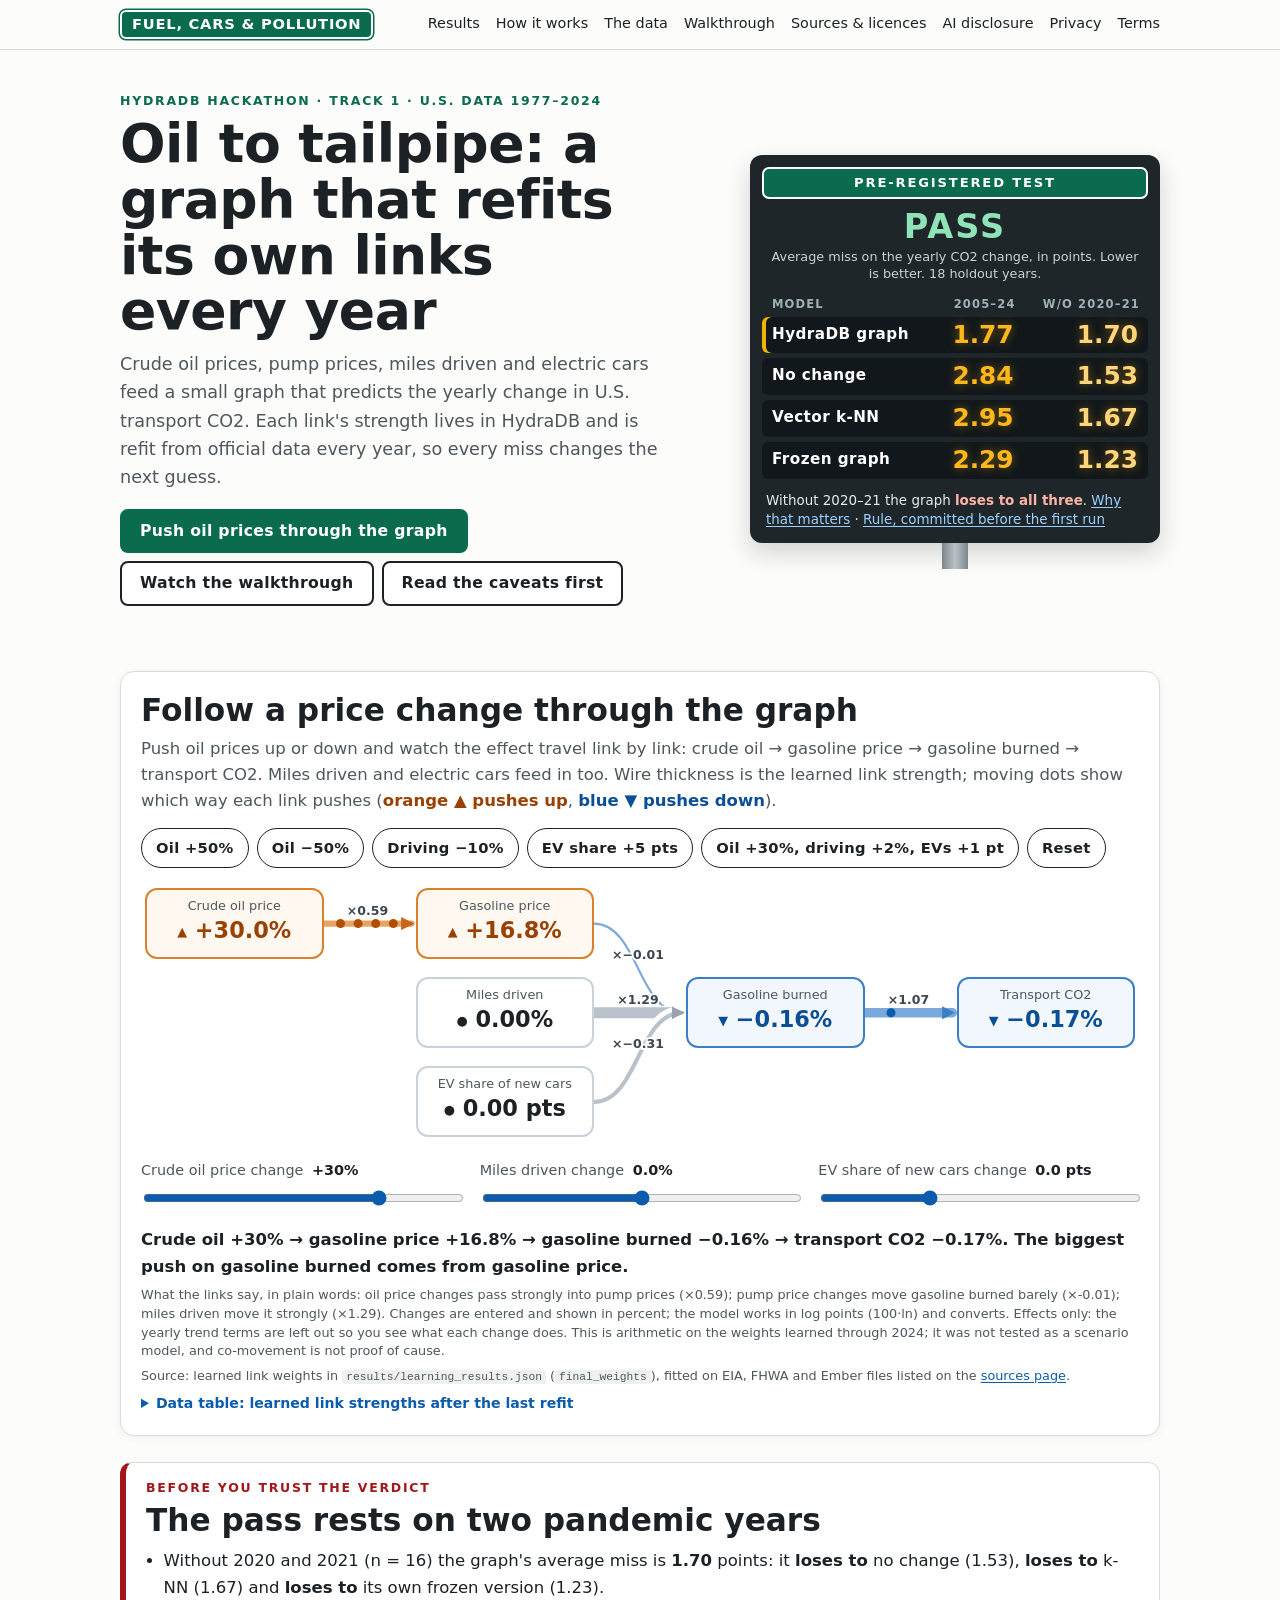
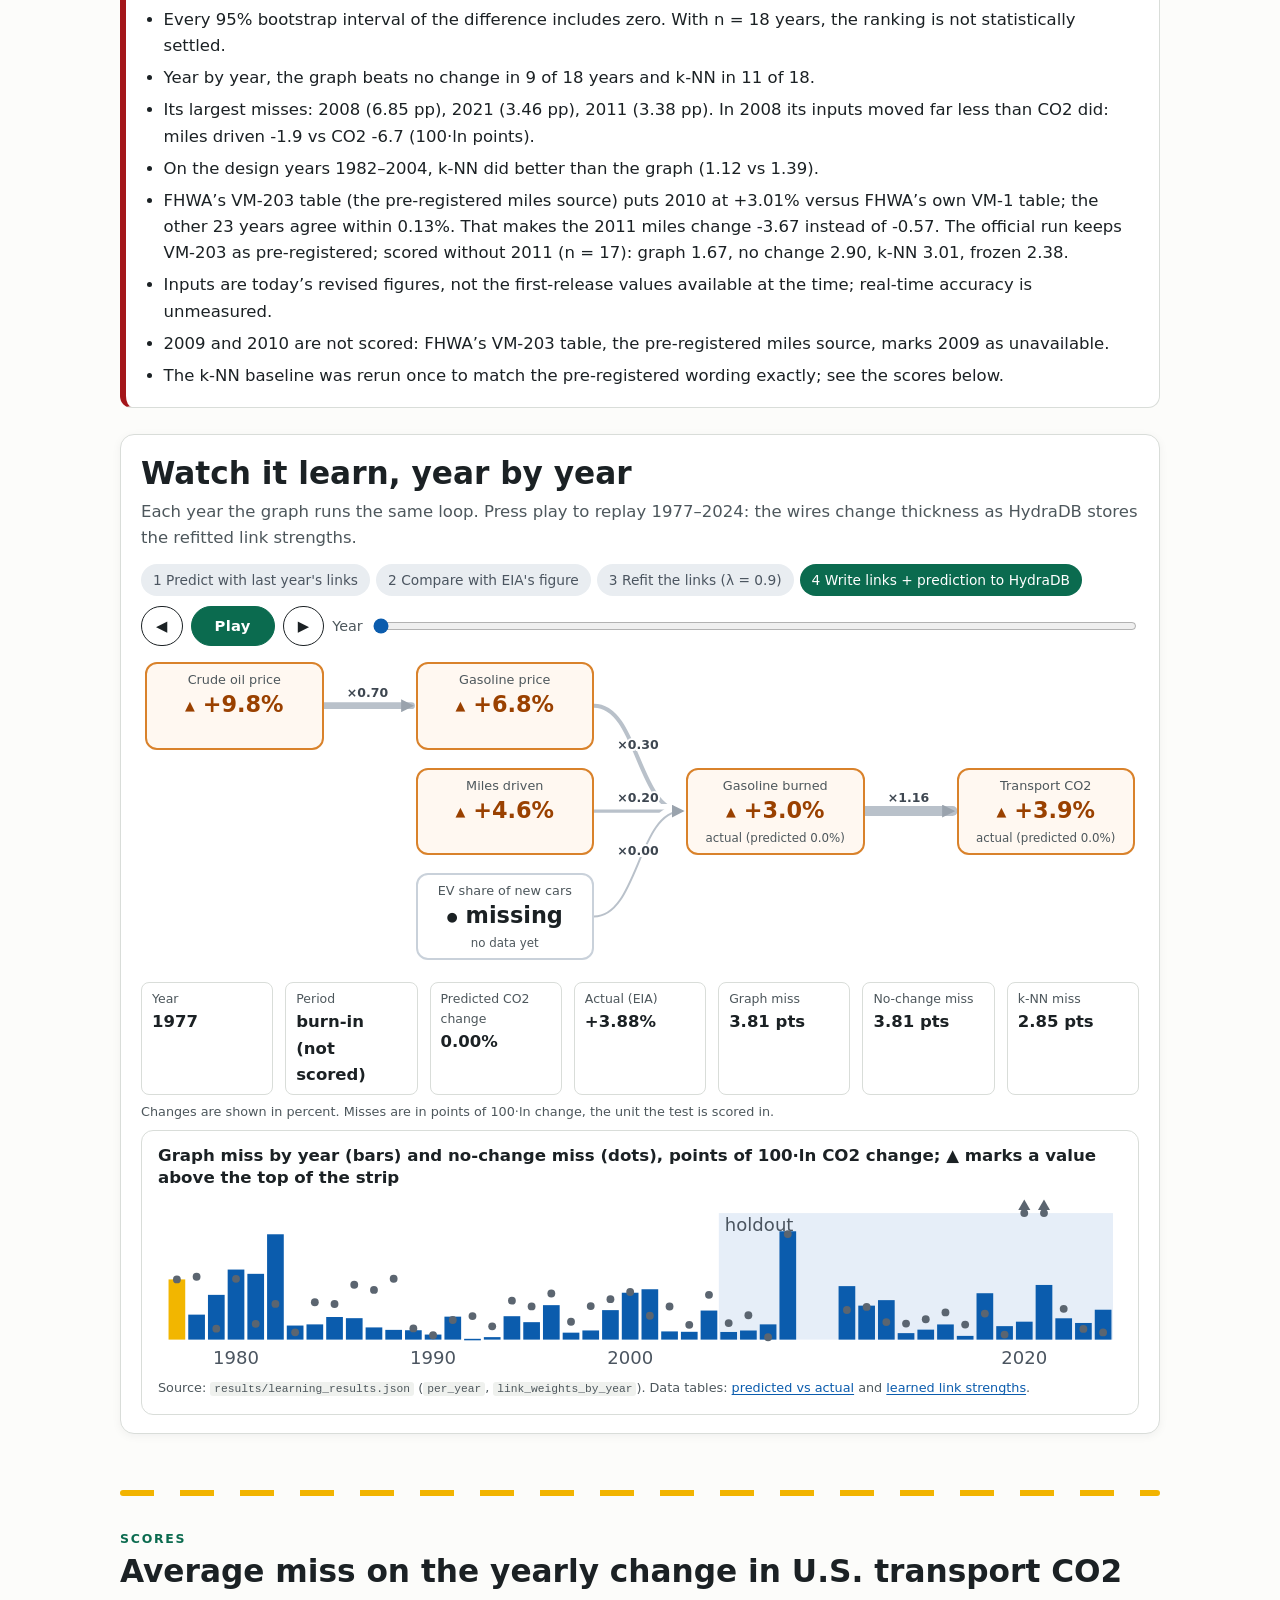
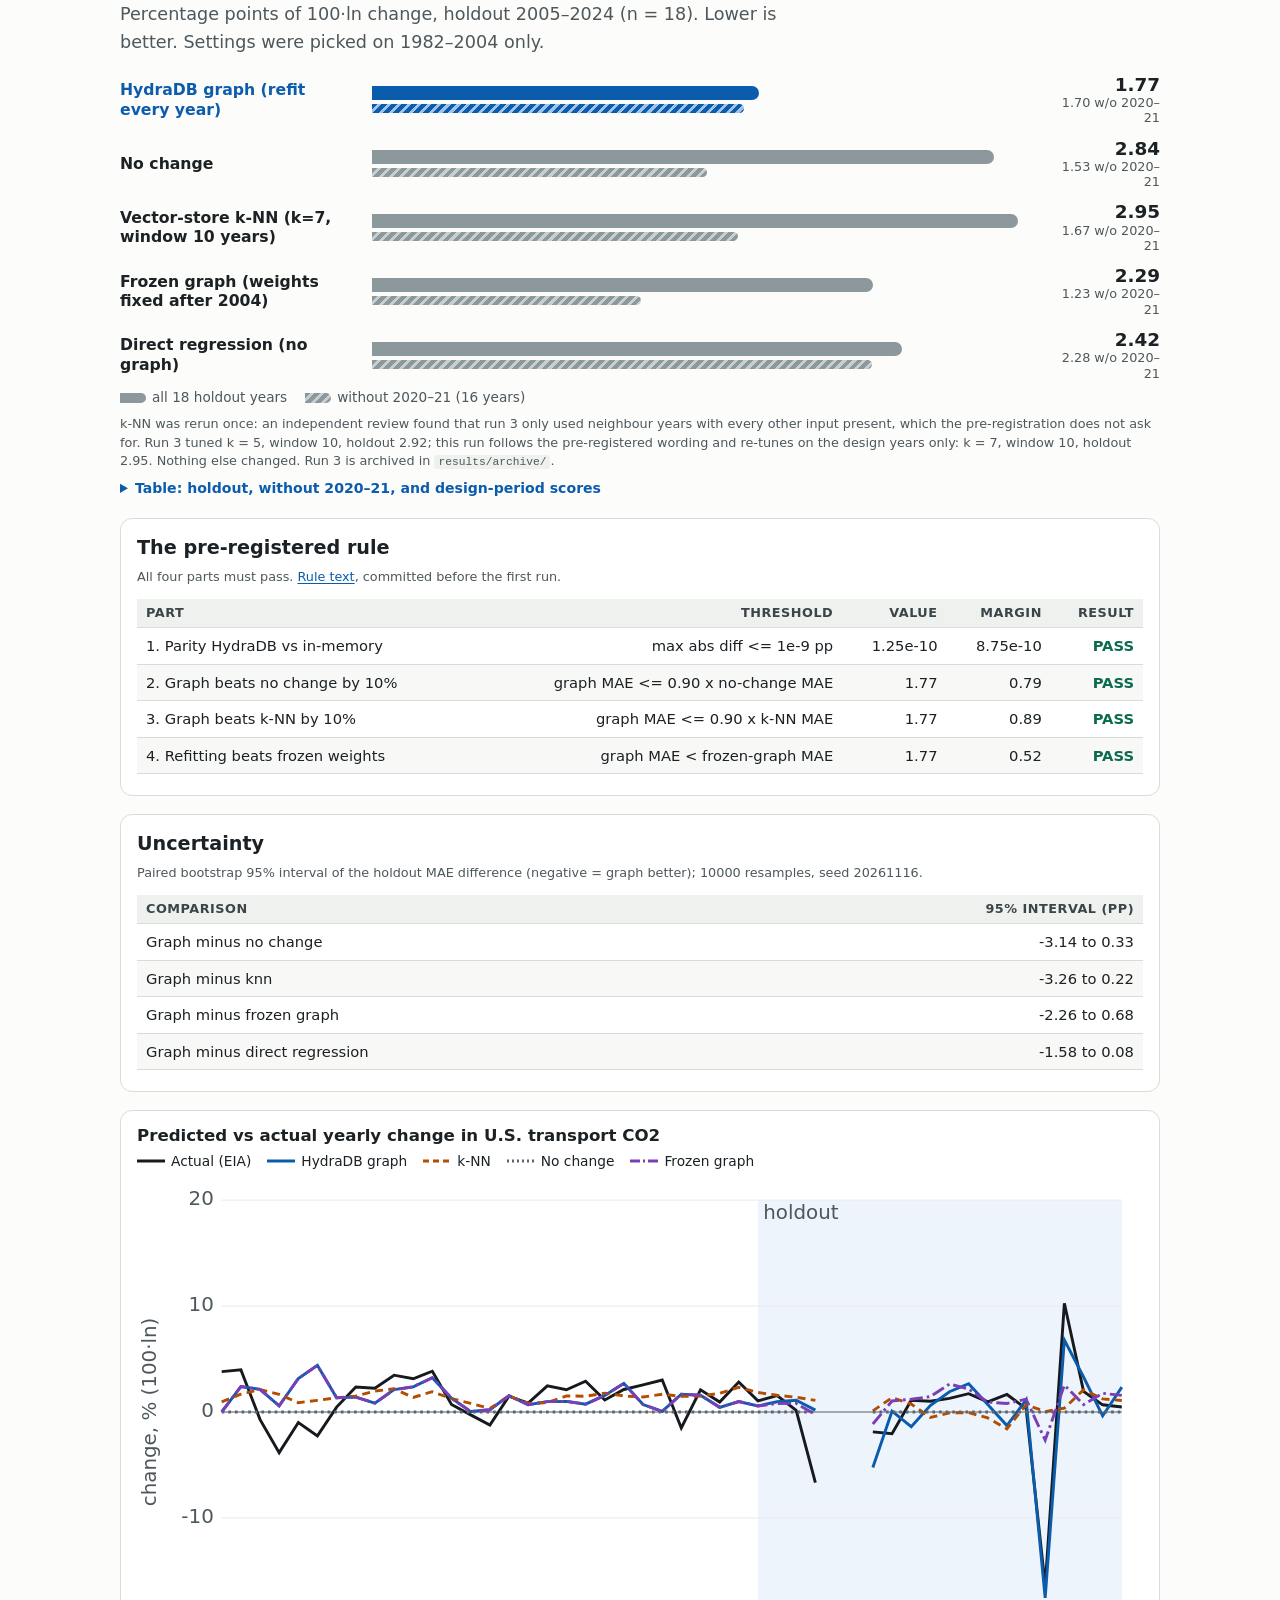
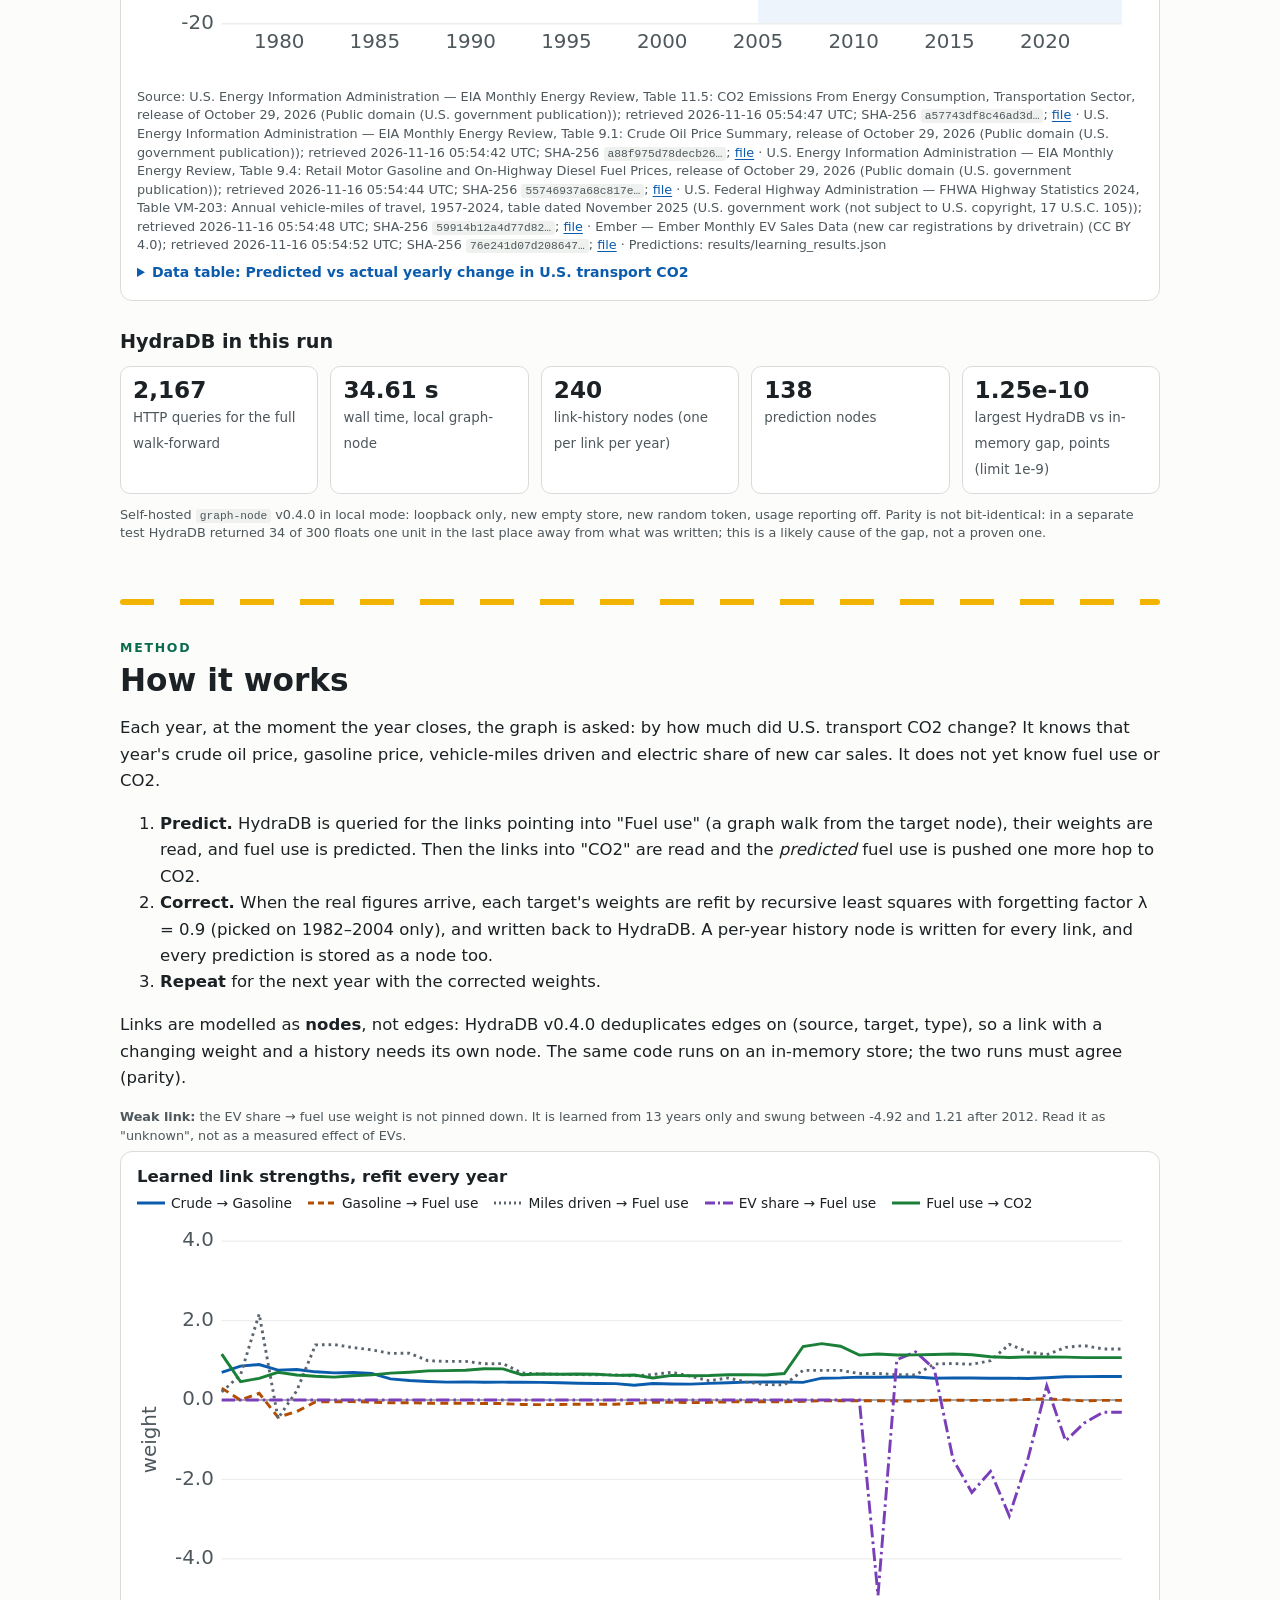
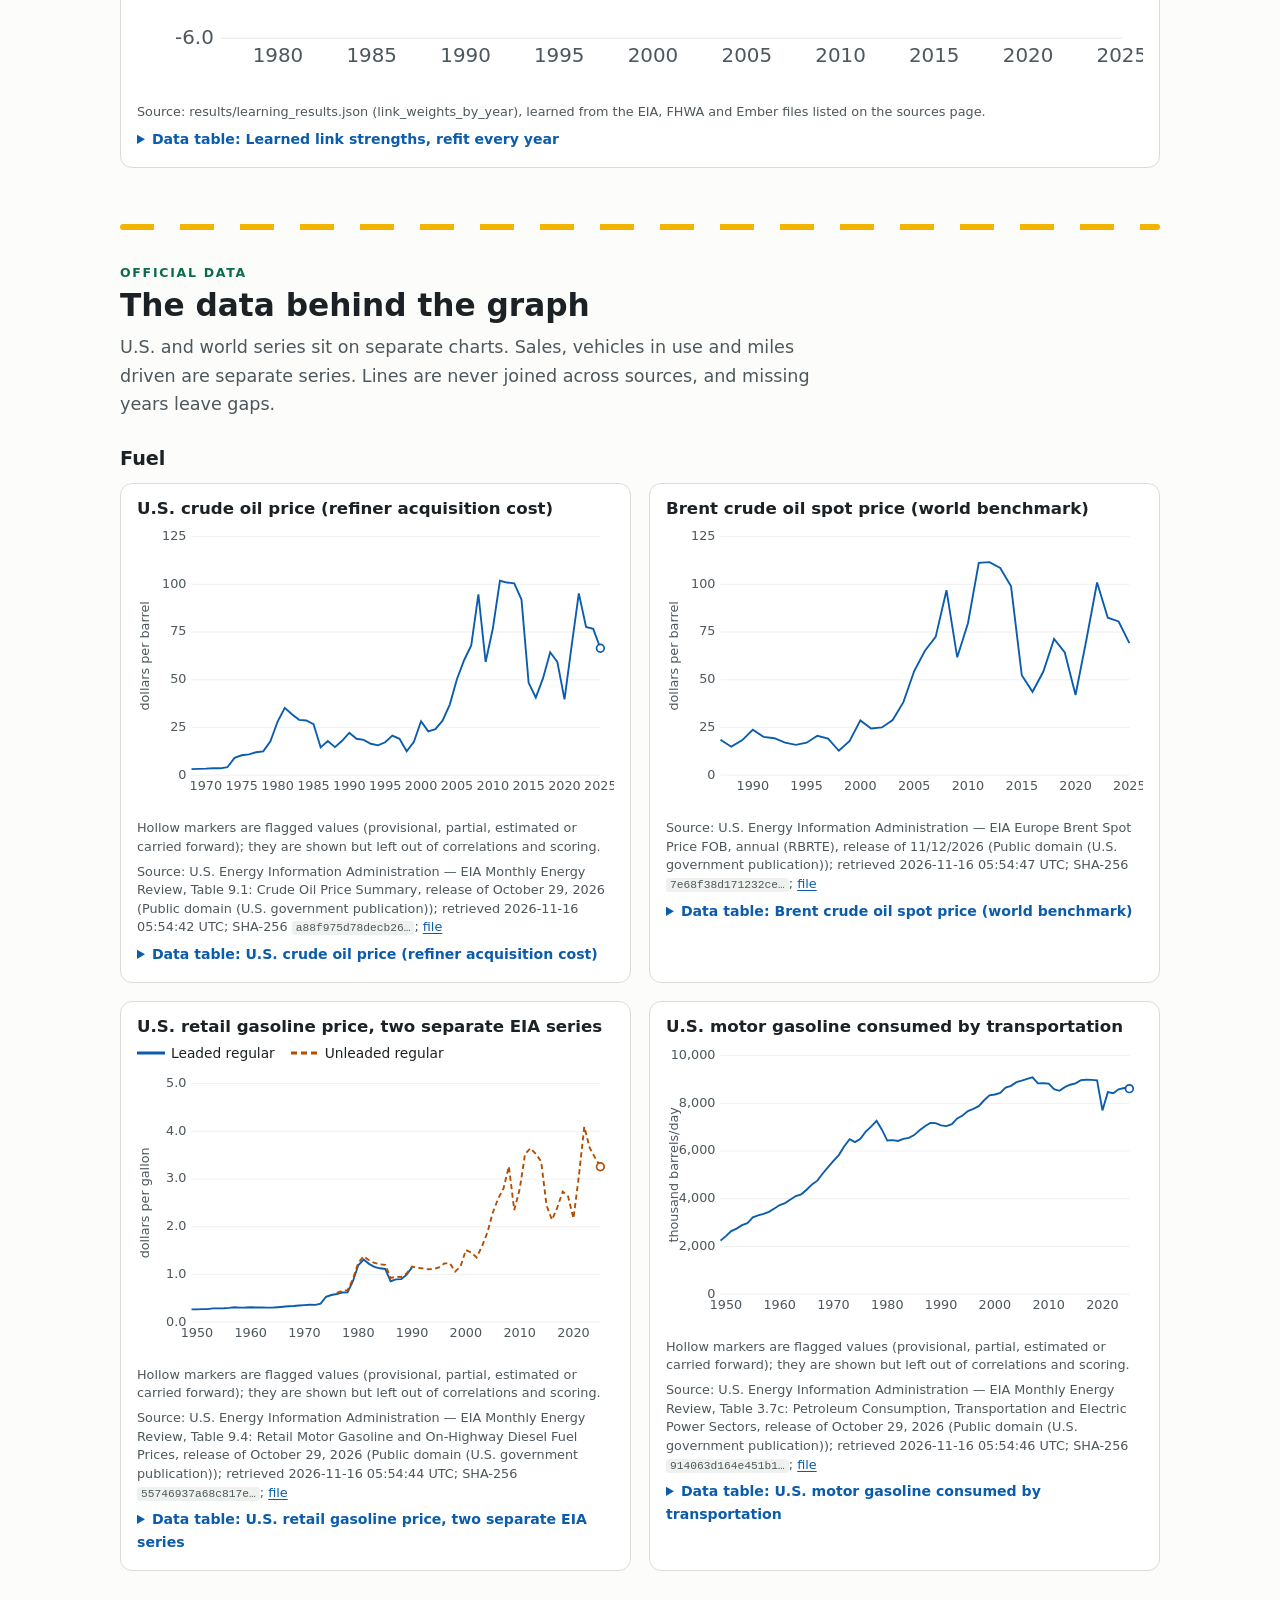
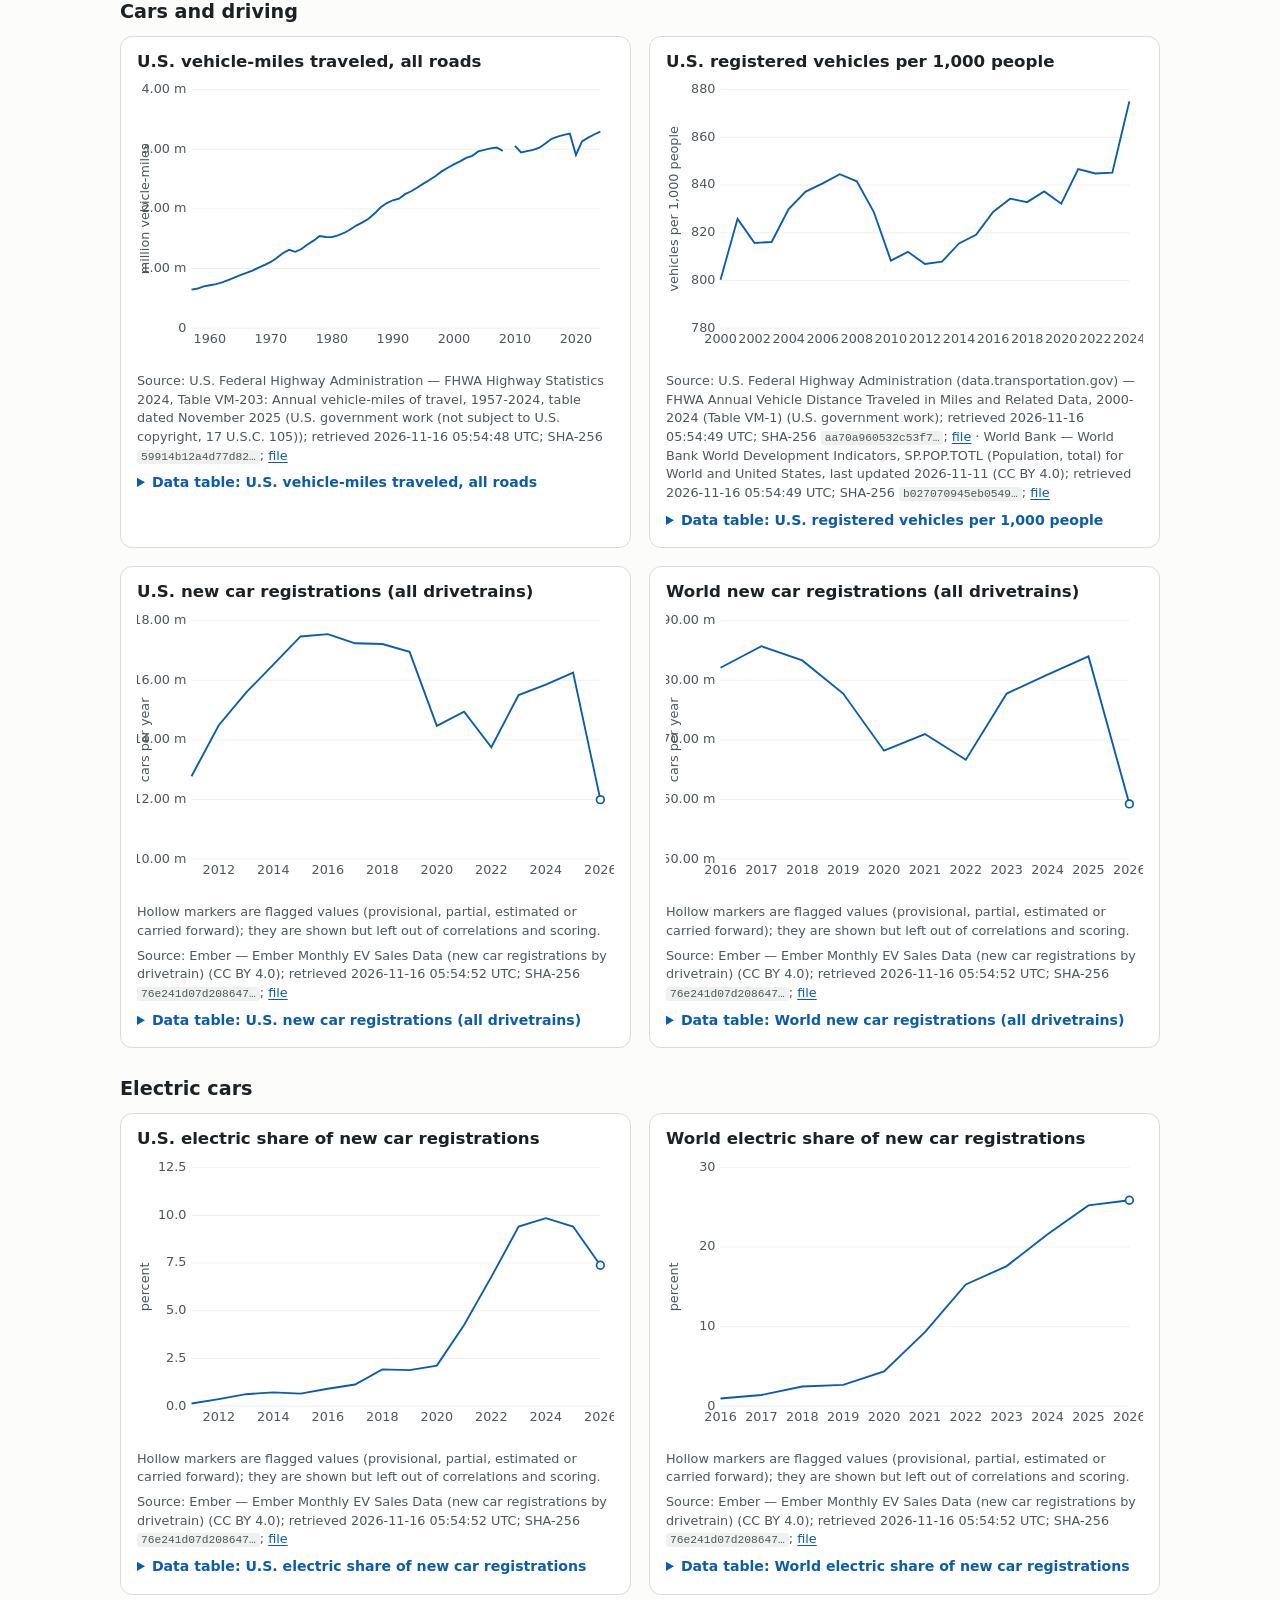
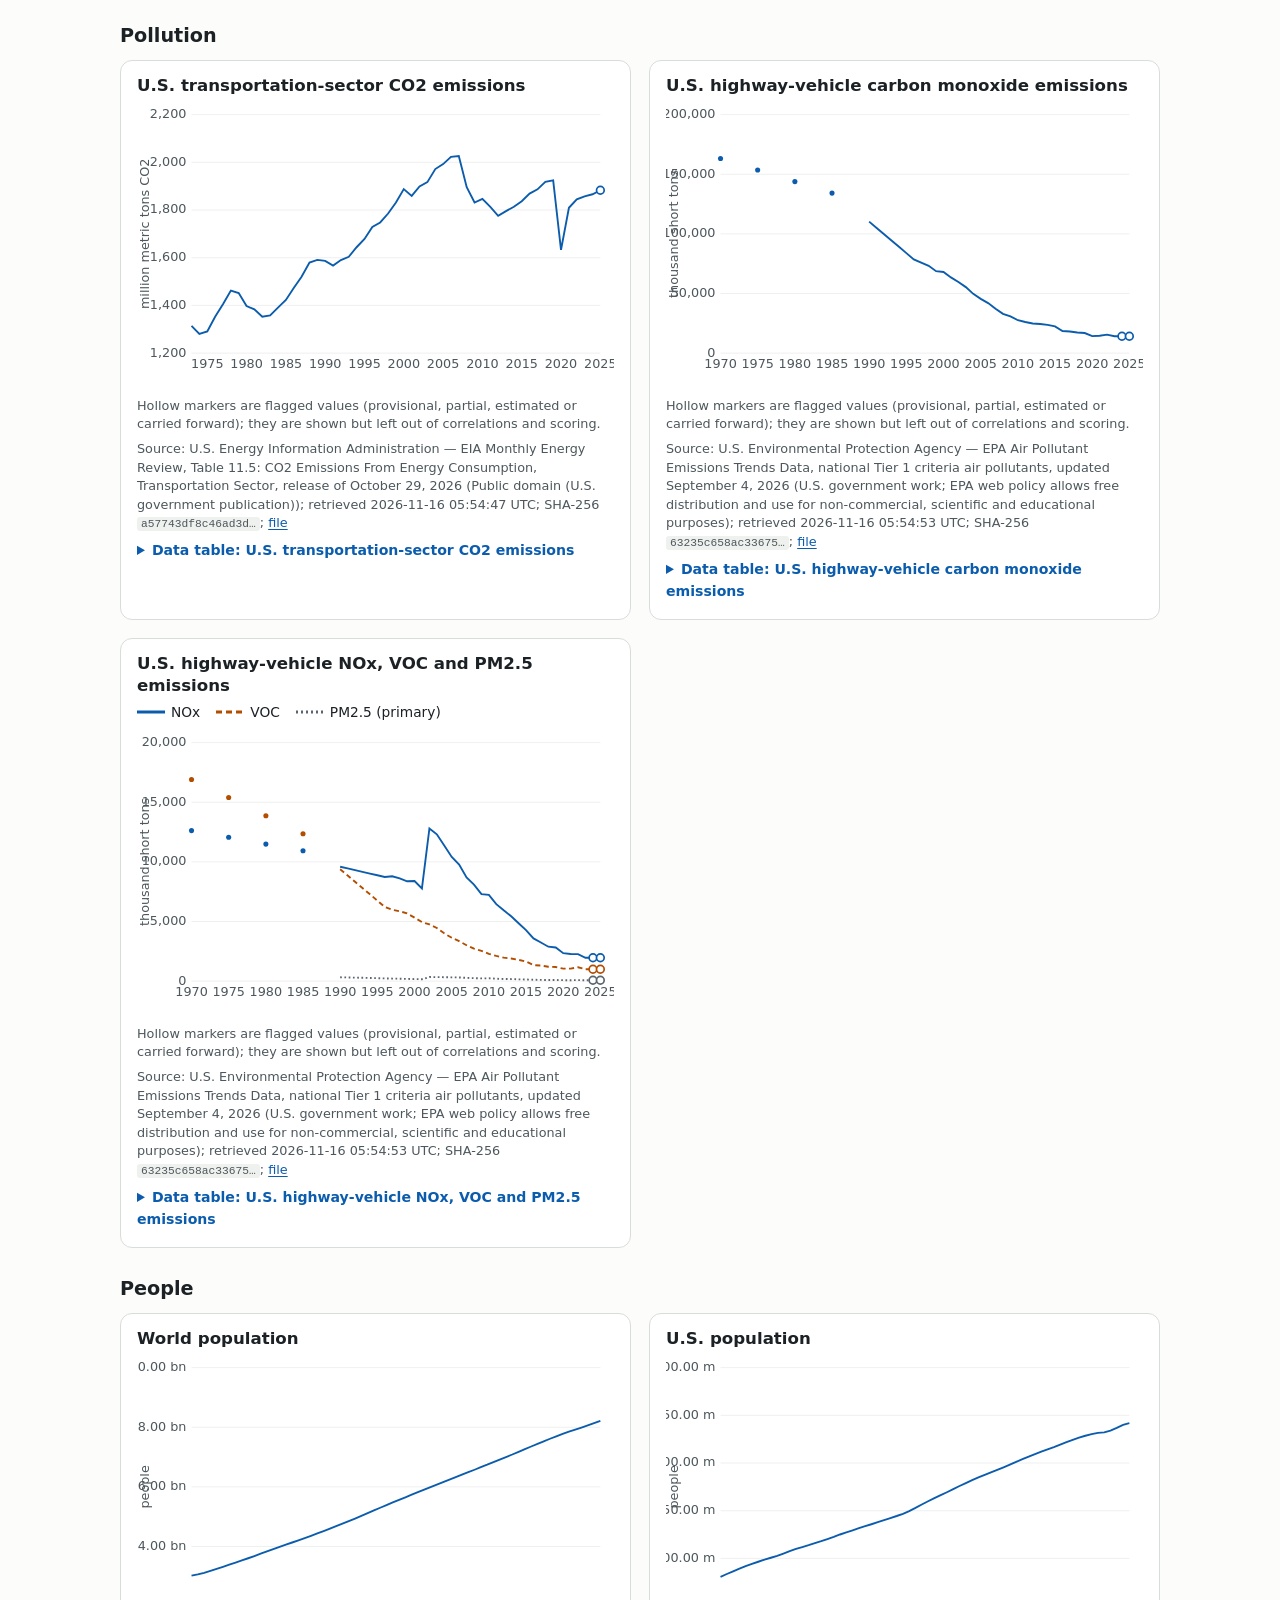
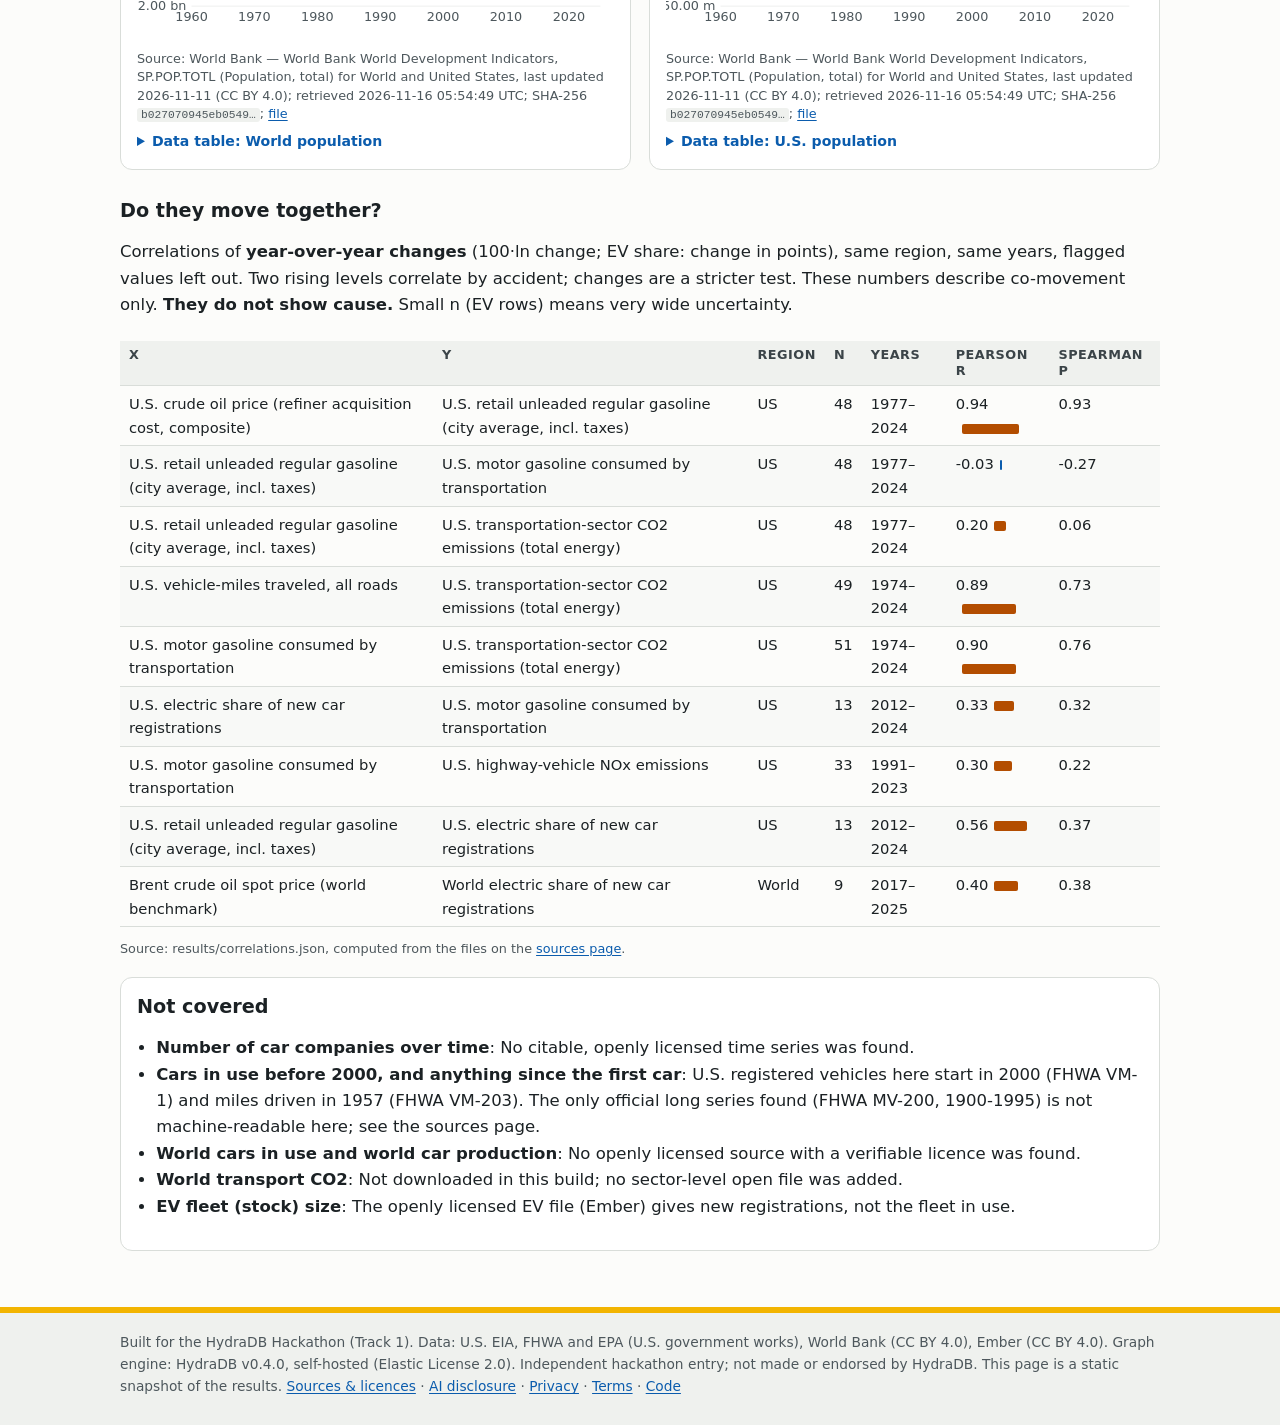
==== commit efe0006b: "Publish site/ from 106aac3 Co-Authored-By: Claude Opus 5.5 <noreply@anthropic.com>" ====
--- a/index.html
+++ b/index.html
@@ -1 +1 @@
-<!doctype html><html lang="en"><head><meta charset="utf-8"><meta name="viewport" content="width=device-width,initial-scale=1"><title>Fuel, Cars &amp; Pollution — a self-refitting HydraDB graph</title><meta name="description" content="A HydraDB graph links crude oil, gasoline, miles driven, EVs, fuel use and transport CO2, and refits its links every year. Pre-registered walk-forward test."><link rel="icon" href="favicon.svg" type="image/svg+xml"><meta property="og:type" content="website"><meta property="og:title" content="Fuel, Cars &amp; Pollution — a self-refitting HydraDB graph"><meta property="og:description" content="A HydraDB graph links crude oil, gasoline, miles driven, EVs, fuel use and transport CO2, and refits its links every year. Pre-registered walk-forward test."><meta property="og:image" content="https://awes0mer.github.io/fuel-cars-pollution/og.png"><meta property="og:url" content="https://awes0mer.github.io/fuel-cars-pollution/index.html"><meta name="twitter:card" content="summary_large_image"><link rel="stylesheet" href="style.css"></head><body><a class="skip" href="#main">Skip to content</a><header class="site"><div class="in"><a class="brand" href="index.html">Fuel, Cars &amp; Pollution</a><nav aria-label="Site"><a href="index.html">Results</a><a href="index.html#how">How it works</a><a href="index.html#data">The data</a><a href="walkthrough.html">Walkthrough</a><a href="sources.html">Sources &amp; licences</a><a href="ai.html">AI disclosure</a><a href="privacy.html">Privacy</a><a href="terms.html">Terms</a></nav></div></header><main id="main"><section class="hero" aria-labelledby="hero-h"><div><p class="eyebrow">HydraDB Hackathon · Track 1 · U.S. data 1977–2024</p><h1 id="hero-h">Oil to tailpipe: a graph that refits its own links every year</h1><p class="lede">Crude oil prices, pump prices, miles driven and electric cars feed a small graph that predicts the yearly change in U.S. transport CO2. Each link's strength lives in HydraDB and is refit from official data every year, so every miss changes the next guess.</p><p><a class="btn primary" href="#shock-flow">Push oil prices through the graph</a><a class="btn" href="walkthrough.html">Watch the walkthrough</a><a class="btn" href="#caveats">Read the caveats first</a></p></div><aside class="pylon" aria-label="Pre-registered test result"><div class="board"><div class="top">Pre-registered test</div><div class="verdict pass">PASS</div><p class="what">Average miss on the yearly CO2 change, in points. Lower is better. 18 holdout years.</p><table><thead><tr><th scope="col">Model</th><th scope="col">2005–24</th><th scope="col">w/o 2020–21</th></tr></thead><tbody><tr class="me"><th scope="row">HydraDB graph</th><td>1.77</td><td>1.70</td></tr><tr><th scope="row">No change</th><td>2.84</td><td>1.53</td></tr><tr><th scope="row">Vector k-NN</th><td>2.95</td><td>1.67</td></tr><tr><th scope="row">Frozen graph</th><td>2.29</td><td>1.23</td></tr></tbody></table><p class="foot">Without 2020–21 the graph <b>loses to all three</b>. <a href="#caveats">Why that matters</a> · <a href="https://github.com/Awes0mer/fuel-cars-pollution/blob/main/PREREGISTRATION.md">Rule, committed before the first run</a></p></div><div class="pole" aria-hidden="true"></div></aside></section><section class="flowcard" id="shock-flow" aria-labelledby="shock-h"><h2 id="shock-h" class="flow-h">Follow a price change through the graph</h2><p class="flow-lede">Push oil prices up or down and watch the effect travel link by link: crude oil → gasoline price → gasoline burned → transport CO2. Miles driven and electric cars feed in too. Wire thickness is the learned link strength; moving dots show which way each link pushes (<span class="k-up">orange ▲ pushes up</span>, <span class="k-down">blue ▼ pushes down</span>).</p><div class="presets" role="group" aria-label="Scenarios"><button type="button" data-preset="50,0,0">Oil +50%</button><button type="button" data-preset="-50,0,0">Oil −50%</button><button type="button" data-preset="0,-10,0">Driving −10%</button><button type="button" data-preset="0,0,5">EV share +5 pts</button><button type="button" data-preset="30,2,1">Oil +30%, driving +2%, EVs +1 pt</button><button type="button" data-preset="0,0,0">Reset</button></div><div class="flow-stage" role="group" aria-label="Price-change flowchart: crude oil, gasoline price, miles driven and EV share feed gasoline burned, which feeds transport CO2"><svg class="flow-wires" aria-hidden="true"></svg><div class="fnode flat" data-node="Crude"><div class="nm">Crude oil price</div><div class="valrow"><span class="arr" aria-hidden="true">●</span> <span class="val">—</span></div></div><div class="fnode flat" data-node="Gasoline"><div class="nm">Gasoline price</div><div class="valrow"><span class="arr" aria-hidden="true">●</span> <span class="val">—</span></div></div><div class="fnode flat" data-node="VMT"><div class="nm">Miles driven</div><div class="valrow"><span class="arr" aria-hidden="true">●</span> <span class="val">—</span></div></div><div class="fnode flat" data-node="EVShare"><div class="nm">EV share of new cars</div><div class="valrow"><span class="arr" aria-hidden="true">●</span> <span class="val">—</span></div></div><div class="fnode flat" data-node="FuelUse"><div class="nm">Gasoline burned</div><div class="valrow"><span class="arr" aria-hidden="true">●</span> <span class="val">—</span></div></div><div class="fnode flat" data-node="CO2"><div class="nm">Transport CO2</div><div class="valrow"><span class="arr" aria-hidden="true">●</span> <span class="val">—</span></div></div></div><div class="flow-controls"><label>Crude oil price change <output id="fx-crude-v"></output><input id="fx-crude" type="range" min="-60" max="60" step="1" value="30"></label><label>Miles driven change <output id="fx-vmt-v"></output><input id="fx-vmt" type="range" min="-15" max="15" step="0.5" value="0"></label><label>EV share of new cars change <output id="fx-ev-v"></output><input id="fx-ev" type="range" min="-5" max="10" step="0.5" value="0"></label></div><p class="flow-summary" aria-live="polite"></p><p class="note">What the links say, in plain words: oil price changes pass strongly into pump prices (×0.59); pump price changes move gasoline burned barely (×-0.01); miles driven move it strongly (×1.29). Changes are entered and shown in percent; the model works in log points (100·ln) and converts. Effects only: the yearly trend terms are left out so you see what each change does. This is arithmetic on the weights learned through 2024; it was not tested as a scenario model, and co-movement is not proof of cause.</p><noscript><p class="note">The animation needs JavaScript. The learned weights are in the table below.</p></noscript><p class="source">Source: learned link weights in <code>results/learning_results.json</code> (<code>final_weights</code>), fitted on EIA, FHWA and Ember files listed on the <a href="sources.html">sources page</a>.</p><details><summary>Data table: learned link strengths after the last refit</summary><div class="tablewrap"><table><caption>Final weights and intercepts per target node</caption><thead><tr><th scope="col">Target</th><th scope="col">Term</th><th scope="col">Value</th></tr></thead><tbody><tr><th scope="row">Gasoline</th><td>bias</td><td>1.0414</td></tr><tr><th scope="row">Gasoline</th><td>Crude → Gasoline</td><td>0.5933</td></tr><tr><th scope="row">FuelUse</th><td>bias</td><td>-0.3906</td></tr><tr><th scope="row">FuelUse</th><td>Gasoline → FuelUse</td><td>-0.0102</td></tr><tr><th scope="row">FuelUse</th><td>VMT → FuelUse</td><td>1.2877</td></tr><tr><th scope="row">FuelUse</th><td>EVShare → FuelUse</td><td>-0.3064</td></tr><tr><th scope="row">CO2</th><td>bias</td><td>0.0909</td></tr><tr><th scope="row">CO2</th><td>FuelUse → CO2</td><td>1.0651</td></tr></tbody></table></div></details></section><section class="caveats" id="caveats" aria-labelledby="cav-h"><p class="eyebrow">Before you trust the verdict</p><h2 id="cav-h">The pass rests on two pandemic years</h2><ul><li>Without 2020 and 2021 (n = 16) the graph's average miss is <b>1.70</b> points: it <b>loses to</b> no change (1.53), <b>loses to</b> k-NN (1.67) and <b>loses to</b> its own frozen version (1.23).</li><li>Every 95% bootstrap interval of the difference includes zero. With n = 18 years, the ranking is not statistically settled.</li><li>Year by year, the graph beats no change in 9 of 18 years and k-NN in 11 of 18.</li><li>Its largest misses: 2008 (6.85 pp), 2021 (3.46 pp), 2011 (3.38 pp). In 2008 its inputs moved far less than CO2 did: miles driven -1.9 vs CO2 -6.7 (100·ln points).</li><li>On the design years 1982–2004, k-NN did better than the graph (1.12 vs 1.39).</li><li>FHWA&rsquo;s VM-203 table (the pre-registered miles source) puts 2010 at +3.01% versus FHWA&rsquo;s own VM-1 table; the other 23 years agree within 0.13%. That makes the 2011 miles change -3.67 instead of -0.57. The official run keeps VM-203 as pre-registered; scored without 2011 (n = 17): graph 1.67, no change 2.90, k-NN 3.01, frozen 2.38.</li><li>Inputs are today&rsquo;s revised figures, not the first-release values available at the time; real-time accuracy is unmeasured.</li><li>2009 and 2010 are not scored: FHWA&rsquo;s VM-203 table, the pre-registered miles source, marks 2009 as unavailable.</li><li>The k-NN baseline was rerun once to match the pre-registered wording exactly; see the scores below.</li></ul></section><section class="flowcard" id="learn-flow" aria-labelledby="learn-h"><h2 id="learn-h" class="flow-h">Watch it learn, year by year</h2><p class="flow-lede">Each year the graph runs the same loop. Press play to replay 1977–2024: the wires change thickness as HydraDB stores the refitted link strengths.</p><ol class="steps" aria-label="The yearly loop"><li class="step">1 Predict with last year's links</li><li class="step">2 Compare with EIA's figure</li><li class="step">3 Refit the links (λ = 0.9)</li><li class="step">4 Write links + prediction to HydraDB</li></ol><div class="replay-controls"><button type="button" id="lr-prev" aria-label="Previous year">◀</button><button type="button" id="lr-play" aria-pressed="false">Play</button><button type="button" id="lr-next" aria-label="Next year">▶</button><label class="yr-slider">Year <input id="lr-year" type="range" min="0" max="0" step="1" value="0"></label></div><div class="flow-stage" role="group" aria-label="Learning-replay flowchart showing one year&#x27;s inputs, predictions and link strengths"><svg class="flow-wires" aria-hidden="true"></svg><div class="fnode flat" data-node="Crude"><div class="nm">Crude oil price</div><div class="valrow"><span class="arr" aria-hidden="true">●</span> <span class="val">—</span></div><div class="sub"></div></div><div class="fnode flat" data-node="Gasoline"><div class="nm">Gasoline price</div><div class="valrow"><span class="arr" aria-hidden="true">●</span> <span class="val">—</span></div><div class="sub"></div></div><div class="fnode flat" data-node="VMT"><div class="nm">Miles driven</div><div class="valrow"><span class="arr" aria-hidden="true">●</span> <span class="val">—</span></div><div class="sub"></div></div><div class="fnode flat" data-node="EVShare"><div class="nm">EV share of new cars</div><div class="valrow"><span class="arr" aria-hidden="true">●</span> <span class="val">—</span></div><div class="sub"></div></div><div class="fnode flat" data-node="FuelUse"><div class="nm">Gasoline burned</div><div class="valrow"><span class="arr" aria-hidden="true">●</span> <span class="val">—</span></div><div class="sub"></div></div><div class="fnode flat" data-node="CO2"><div class="nm">Transport CO2</div><div class="valrow"><span class="arr" aria-hidden="true">●</span> <span class="val">—</span></div><div class="sub"></div></div></div><dl class="lr-panel"><div><dt>Year</dt><dd data-f="year"></dd></div><div><dt>Period</dt><dd data-f="period"></dd></div><div><dt>Predicted CO2 change</dt><dd data-f="pred"></dd></div><div><dt>Actual (EIA)</dt><dd data-f="actual"></dd></div><div><dt>Graph miss</dt><dd data-f="err"></dd></div><div><dt>No-change miss</dt><dd data-f="nc"></dd></div><div><dt>k-NN miss</dt><dd data-f="knn"></dd></div></dl><p class="note">Changes are shown in percent. Misses are in points of 100·ln change, the unit the test is scored in.</p><p class="note" data-f="note" aria-live="polite"></p><figure class="strip"><figcaption class="ctitle">Graph miss by year (bars) and no-change miss (dots), points of 100·ln CO2 change; ▲ marks a value above the top of the strip</figcaption><svg class="err-strip chart" role="img" aria-label="Absolute error of the graph per year, with the no-change error as dots; the data table is under the Predicted vs actual chart."></svg><p class="source">Source: <code>results/learning_results.json</code> (<code>per_year</code>, <code>link_weights_by_year</code>). Data tables: <a href="#pred">predicted vs actual</a> and <a href="#weights">learned link strengths</a>.</p></figure></section><section id="scores" aria-labelledby="scores-h"><div class="lane" aria-hidden="true"></div><p class="eyebrow">Scores</p><h2 id="scores-h">Average miss on the yearly change in U.S. transport CO2</h2><p class="lede">Percentage points of 100·ln change, holdout 2005–2024 (n = 18). Lower is better. Settings were picked on 1982–2004 only.</p><div class="bars"><div class="bar-row me"><div class="bar-name">HydraDB graph (refit every year)</div><div class="bar-track" aria-hidden="true"><span style="width:57.6%"></span><span class="ex" style="width:55.4%"></span></div><div class="bar-val">1.77<small>1.70 w/o 2020–21</small></div></div><div class="bar-row"><div class="bar-name">No change</div><div class="bar-track" aria-hidden="true"><span style="width:92.6%"></span><span class="ex" style="width:49.9%"></span></div><div class="bar-val">2.84<small>1.53 w/o 2020–21</small></div></div><div class="bar-row"><div class="bar-name">Vector-store k-NN (k=7, window 10 years)</div><div class="bar-track" aria-hidden="true"><span style="width:96.2%"></span><span class="ex" style="width:54.5%"></span></div><div class="bar-val">2.95<small>1.67 w/o 2020–21</small></div></div><div class="bar-row"><div class="bar-name">Frozen graph (weights fixed after 2004)</div><div class="bar-track" aria-hidden="true"><span style="width:74.6%"></span><span class="ex" style="width:40.1%"></span></div><div class="bar-val">2.29<small>1.23 w/o 2020–21</small></div></div><div class="bar-row"><div class="bar-name">Direct regression (no graph)</div><div class="bar-track" aria-hidden="true"><span style="width:78.8%"></span><span class="ex" style="width:74.4%"></span></div><div class="bar-val">2.42<small>2.28 w/o 2020–21</small></div></div></div><p class="bar-key"><span><i></i>all 18 holdout years</span><span><i class="ex"></i>without 2020–21 (16 years)</span></p><p class="note">k-NN was rerun once: an independent review found that run 3 only used neighbour years with every other input present, which the pre-registration does not ask for. Run 3 tuned k = 5, window 10, holdout 2.92; this run follows the pre-registered wording and re-tunes on the design years only: k = 7, window 10, holdout 2.95. Nothing else changed. Run 3 is archived in <code>results/archive/</code>.</p><details><summary>Table: holdout, without 2020–21, and design-period scores</summary><div class="tablewrap"><table><caption>MAE of the predicted yearly change in U.S. transport CO2</caption><thead><tr><th scope="col">Model</th><th scope="col">Holdout MAE</th><th scope="col">n</th><th scope="col">Without 2020–21 (n=16)</th><th scope="col">Design MAE (n=23)</th></tr></thead><tbody><tr><td>HydraDB graph (refit every year)</td><td>1.77</td><td>18</td><td>1.70</td><td>1.39</td></tr><tr><td>No change</td><td>2.84</td><td>18</td><td>1.53</td><td>2.00</td></tr><tr><td>Vector-store k-NN (k=7, window 10 years)</td><td>2.95</td><td>18</td><td>1.67</td><td>1.12</td></tr><tr><td>Frozen graph (weights fixed after 2004)</td><td>2.29</td><td>18</td><td>1.23</td><td>1.39</td></tr><tr><td>Direct regression (no graph)</td><td>2.42</td><td>18</td><td>2.28</td><td>1.62</td></tr></tbody></table></div></details><div class="card wide"><h3>The pre-registered rule</h3><p class="note">All four parts must pass. <a href="https://github.com/Awes0mer/fuel-cars-pollution/blob/main/PREREGISTRATION.md">Rule text</a>, committed before the first run.</p><div class="tablewrap"><table><thead><tr><th scope="col">Part</th><th scope="col">Threshold</th><th scope="col">Value</th><th scope="col">Margin</th><th scope="col">Result</th></tr></thead><tbody><tr><td>1. Parity HydraDB vs in-memory</td><td>max abs diff &lt;= 1e-9 pp</td><td>1.25e-10</td><td>8.75e-10</td><td class="pass">PASS</td></tr><tr><td>2. Graph beats no change by 10%</td><td>graph MAE &lt;= 0.90 x no-change MAE</td><td>1.77</td><td>0.79</td><td class="pass">PASS</td></tr><tr><td>3. Graph beats k-NN by 10%</td><td>graph MAE &lt;= 0.90 x k-NN MAE</td><td>1.77</td><td>0.89</td><td class="pass">PASS</td></tr><tr><td>4. Refitting beats frozen weights</td><td>graph MAE &lt; frozen-graph MAE</td><td>1.77</td><td>0.52</td><td class="pass">PASS</td></tr></tbody></table></div></div><div class="card wide"><h3>Uncertainty</h3><p class="note">Paired bootstrap 95% interval of the holdout MAE difference (negative = graph better); 10000 resamples, seed 20261116.</p><div class="tablewrap"><table><thead><tr><th scope="col">Comparison</th><th scope="col">95% interval (pp)</th></tr></thead><tbody><tr><td>Graph minus no change</td><td>-3.14 to 0.33</td></tr><tr><td>Graph minus knn</td><td>-3.26 to 0.22</td></tr><tr><td>Graph minus frozen graph</td><td>-2.26 to 0.68</td></tr><tr><td>Graph minus direct regression</td><td>-1.58 to 0.08</td></tr></tbody></table></div></div><figure id="pred"><figcaption class="ctitle">Predicted vs actual yearly change in U.S. transport CO2</figcaption><ul class="legend"><li><svg width="28" height="10" aria-hidden="true"><line x1="0" x2="28" y1="5" y2="5" stroke="#16191d" stroke-width="3"/></svg>Actual (EIA)</li><li><svg width="28" height="10" aria-hidden="true"><line x1="0" x2="28" y1="5" y2="5" stroke="#0b5cad" stroke-width="3"/></svg>HydraDB graph</li><li><svg width="28" height="10" aria-hidden="true"><line x1="0" x2="28" y1="5" y2="5" stroke="#b34d00" stroke-width="3" stroke-dasharray="6 4"/></svg>k-NN</li><li><svg width="28" height="10" aria-hidden="true"><line x1="0" x2="28" y1="5" y2="5" stroke="#5b6570" stroke-width="3" stroke-dasharray="2 3"/></svg>No change</li><li><svg width="28" height="10" aria-hidden="true"><line x1="0" x2="28" y1="5" y2="5" stroke="#7a3fb8" stroke-width="3" stroke-dasharray="10 3 2 3"/></svg>Frozen graph</li></ul><svg viewBox="0 0 760 380" role="img" aria-labelledby="pred-t pred-d" class="chart"><title id="pred-t">Predicted vs actual yearly change in U.S. transport CO2</title><desc id="pred-d">Walk-forward predictions 1977 to 2024. Design years 1982-2004, holdout 2005-2024; 2009 and 2010 missing because vehicle-miles for 2009 are unavailable.</desc><rect x="469.1" y="16" width="274.9" height="320" fill="#eef4fb"/><text x="473.1" y="30" class="tick" text-anchor="start">holdout</text><line x1="64" x2="744" y1="336.0" y2="336.0" class="grid"/><text x="58" y="340.0" class="tick" text-anchor="end">-20</text><line x1="64" x2="744" y1="229.3" y2="229.3" class="grid"/><text x="58" y="233.3" class="tick" text-anchor="end">-10</text><line x1="64" x2="744" y1="122.7" y2="122.7" class="grid"/><text x="58" y="126.7" class="tick" text-anchor="end">0</text><line x1="64" x2="744" y1="16.0" y2="16.0" class="grid"/><text x="58" y="20.0" class="tick" text-anchor="end">10</text><line x1="64" x2="744" y1="122.7" y2="122.7" class="zero"/><text x="107.4" y="354" class="tick" text-anchor="middle">1980</text><text x="179.7" y="354" class="tick" text-anchor="middle">1985</text><text x="252.1" y="354" class="tick" text-anchor="middle">1990</text><text x="324.4" y="354" class="tick" text-anchor="middle">1995</text><text x="396.8" y="354" class="tick" text-anchor="middle">2000</text><text x="469.1" y="354" class="tick" text-anchor="middle">2005</text><text x="541.4" y="354" class="tick" text-anchor="middle">2010</text><text x="613.8" y="354" class="tick" text-anchor="middle">2015</text><text x="686.1" y="354" class="tick" text-anchor="middle">2020</text><text x="14" y="176" class="axis" transform="rotate(-90 14 176)" text-anchor="middle">change, % (100·ln)</text><path d="M64.0,82.1 L78.5,80.3 L92.9,130.1 L107.4,163.7 L121.9,133.3 L136.3,146.7 L150.8,117.7 L165.3,97.5 L179.7,98.7 L194.2,85.7 L208.7,89.2 L223.1,81.6 L237.6,115.1 L252.1,125.6 L266.6,135.9 L281.0,106.8 L295.5,113.7 L310.0,96.4 L324.4,100.3 L338.9,91.5 L353.4,110.6 L367.8,100.1 L382.3,95.4 L396.8,90.6 L411.2,138.8 L425.7,100.3 L440.2,112.7 L454.6,92.5 L469.1,111.5 L483.6,106.2 L498.0,121.1 L512.5,193.8 L555.9,142.6 L570.4,144.7 L584.9,110.8 L599.3,111.9 L613.8,108.9 L628.3,104.3 L642.7,112.5 L657.2,105.1 L671.7,119.3 L686.1,297.8 L700.6,13.2 L715.1,101.9 L729.5,115.4 L744.0,117.8" fill="none" stroke="#16191d" stroke-width="2.2"/><path d="M64.0,122.7 L78.5,97.1 L92.9,99.9 L107.4,116.4 L121.9,89.0 L136.3,75.7 L150.8,108.3 L165.3,107.7 L179.7,113.9 L194.2,100.1 L208.7,97.4 L223.1,88.2 L237.6,108.8 L252.1,122.2 L266.6,120.4 L281.0,106.3 L295.5,115.4 L310.0,112.2 L324.4,112.1 L338.9,114.8 L353.4,105.9 L367.8,93.9 L382.3,115.3 L396.8,122.2 L411.2,104.8 L425.7,105.9 L440.2,117.9 L454.6,112.1 L469.1,116.6 L483.6,112.4 L498.0,110.8 L512.5,120.8 L555.9,178.7 L570.4,121.8 L584.9,137.5 L599.3,116.2 L613.8,102.2 L628.3,94.1 L642.7,115.1 L657.2,136.4 L671.7,110.2 L686.1,309.9 L700.6,50.1 L715.1,87.5 L729.5,126.7 L744.0,97.6" fill="none" stroke="#0b5cad" stroke-width="2.2"/><path d="M64.0,112.5 L78.5,104.9 L92.9,99.9 L107.4,105.0 L121.9,113.3 L136.3,110.9 L150.8,108.5 L165.3,106.7 L179.7,101.6 L194.2,99.4 L208.7,108.0 L223.1,102.2 L237.6,109.2 L252.1,114.0 L266.6,119.2 L281.0,106.6 L295.5,113.9 L310.0,113.3 L324.4,106.5 L338.9,106.7 L353.4,103.8 L367.8,106.5 L382.3,107.6 L396.8,104.8 L411.2,106.9 L425.7,106.7 L440.2,103.8 L454.6,97.9 L469.1,103.1 L483.6,105.8 L498.0,107.9 L512.5,110.9 L555.9,121.6 L570.4,108.3 L584.9,114.6 L599.3,128.3 L613.8,123.6 L628.3,123.3 L642.7,128.6 L657.2,139.7 L671.7,115.3 L686.1,122.2 L700.6,118.9 L715.1,100.4 L729.5,109.4 L744.0,111.1" fill="none" stroke="#b34d00" stroke-width="2.2" stroke-dasharray="6 4"/><path d="M64.0,122.7 L78.5,122.7 L92.9,122.7 L107.4,122.7 L121.9,122.7 L136.3,122.7 L150.8,122.7 L165.3,122.7 L179.7,122.7 L194.2,122.7 L208.7,122.7 L223.1,122.7 L237.6,122.7 L252.1,122.7 L266.6,122.7 L281.0,122.7 L295.5,122.7 L310.0,122.7 L324.4,122.7 L338.9,122.7 L353.4,122.7 L367.8,122.7 L382.3,122.7 L396.8,122.7 L411.2,122.7 L425.7,122.7 L440.2,122.7 L454.6,122.7 L469.1,122.7 L483.6,122.7 L498.0,122.7 L512.5,122.7 L555.9,122.7 L570.4,122.7 L584.9,122.7 L599.3,122.7 L613.8,122.7 L628.3,122.7 L642.7,122.7 L657.2,122.7 L671.7,122.7 L686.1,122.7 L700.6,122.7 L715.1,122.7 L729.5,122.7 L744.0,122.7" fill="none" stroke="#5b6570" stroke-width="2.2" stroke-dasharray="2 3"/><path d="M64.0,122.7 L78.5,97.1 L92.9,99.9 L107.4,116.4 L121.9,89.0 L136.3,75.7 L150.8,108.3 L165.3,107.7 L179.7,113.9 L194.2,100.1 L208.7,97.4 L223.1,88.2 L237.6,108.8 L252.1,122.2 L266.6,120.4 L281.0,106.3 L295.5,115.4 L310.0,112.2 L324.4,112.1 L338.9,114.8 L353.4,105.9 L367.8,93.9 L382.3,115.3 L396.8,122.2 L411.2,104.8 L425.7,105.9 L440.2,117.9 L454.6,112.1 L469.1,116.6 L483.6,114.1 L498.0,114.0 L512.5,125.4 L555.9,134.8 L570.4,111.6 L584.9,109.8 L599.3,107.2 L613.8,94.5 L628.3,99.5 L642.7,112.6 L657.2,114.2 L671.7,109.7 L686.1,151.1 L700.6,95.6 L715.1,115.2 L729.5,103.8 L744.0,106.0" fill="none" stroke="#7a3fb8" stroke-width="2.2" stroke-dasharray="10 3 2 3"/></svg><p class="source">Source: U.S. Energy Information Administration — EIA Monthly Energy Review, Table 11.5: CO2 Emissions From Energy Consumption, Transportation Sector, release of October 29, 2026 (Public domain (U.S. government publication)); retrieved 2026-11-16 05:54:47 UTC; SHA-256 <code>a57743df8c46ad3d…</code>; <a href="https://www.eia.gov/totalenergy/data/browser/csv.php?tbl=T11.05">file</a> · U.S. Energy Information Administration — EIA Monthly Energy Review, Table 9.1: Crude Oil Price Summary, release of October 29, 2026 (Public domain (U.S. government publication)); retrieved 2026-11-16 05:54:42 UTC; SHA-256 <code>a88f975d78decb26…</code>; <a href="https://www.eia.gov/totalenergy/data/browser/csv.php?tbl=T09.01">file</a> · U.S. Energy Information Administration — EIA Monthly Energy Review, Table 9.4: Retail Motor Gasoline and On-Highway Diesel Fuel Prices, release of October 29, 2026 (Public domain (U.S. government publication)); retrieved 2026-11-16 05:54:44 UTC; SHA-256 <code>55746937a68c817e…</code>; <a href="https://www.eia.gov/totalenergy/data/browser/csv.php?tbl=T09.04">file</a> · U.S. Federal Highway Administration — FHWA Highway Statistics 2024, Table VM-203: Annual vehicle-miles of travel, 1957-2024, table dated November 2025 (U.S. government work (not subject to U.S. copyright, 17 U.S.C. 105)); retrieved 2026-11-16 05:54:48 UTC; SHA-256 <code>59914b12a4d77d82…</code>; <a href="https://www.fhwa.dot.gov/policyinformation/statistics/2024/xls/vm203.xlsx">file</a> · Ember — Ember Monthly EV Sales Data (new car registrations by drivetrain) (CC BY 4.0); retrieved 2026-11-16 05:54:52 UTC; SHA-256 <code>76e241d07d208647…</code>; <a href="https://files.ember-energy.org/public-downloads/transport/outputs/monthly_ev_sales.csv">file</a> · Predictions: results/learning_results.json</p><details><summary>Data table: Predicted vs actual yearly change in U.S. transport CO2</summary><div class="tablewrap"><table><caption>Predicted vs actual yearly change in U.S. transport CO2 — percentage points of 100·ln change; holdout starts 2005</caption><thead><tr><th scope="col">Year</th><th scope="col">Actual (EIA)</th><th scope="col">HydraDB graph</th><th scope="col">k-NN</th><th scope="col">No change</th><th scope="col">Frozen graph</th></tr></thead><tbody><tr><th scope="row">1977</th><td>3.81</td><td>0.00</td><td>0.96</td><td>0.00</td><td>0.00</td></tr><tr><th scope="row">1978</th><td>3.98</td><td>2.40</td><td>1.67</td><td>0.00</td><td>2.40</td></tr><tr><th scope="row">1979</th><td>-0.69</td><td>2.13</td><td>2.13</td><td>0.00</td><td>2.13</td></tr><tr><th scope="row">1980</th><td>-3.84</td><td>0.59</td><td>1.66</td><td>0.00</td><td>0.59</td></tr><tr><th scope="row">1981</th><td>-1.00</td><td>3.16</td><td>0.87</td><td>0.00</td><td>3.16</td></tr><tr><th scope="row">1982</th><td>-2.26</td><td>4.40</td><td>1.11</td><td>0.00</td><td>4.40</td></tr><tr><th scope="row">1983</th><td>0.46</td><td>1.35</td><td>1.33</td><td>0.00</td><td>1.35</td></tr><tr><th scope="row">1984</th><td>2.36</td><td>1.40</td><td>1.50</td><td>0.00</td><td>1.40</td></tr><tr><th scope="row">1985</th><td>2.25</td><td>0.82</td><td>1.98</td><td>0.00</td><td>0.82</td></tr><tr><th scope="row">1986</th><td>3.47</td><td>2.11</td><td>2.18</td><td>0.00</td><td>2.11</td></tr><tr><th scope="row">1987</th><td>3.14</td><td>2.37</td><td>1.37</td><td>0.00</td><td>2.37</td></tr><tr><th scope="row">1988</th><td>3.85</td><td>3.23</td><td>1.92</td><td>0.00</td><td>3.23</td></tr><tr><th scope="row">1989</th><td>0.71</td><td>1.30</td><td>1.26</td><td>0.00</td><td>1.30</td></tr><tr><th scope="row">1990</th><td>-0.28</td><td>0.04</td><td>0.81</td><td>0.00</td><td>0.04</td></tr><tr><th scope="row">1991</th><td>-1.24</td><td>0.21</td><td>0.32</td><td>0.00</td><td>0.21</td></tr><tr><th scope="row">1992</th><td>1.49</td><td>1.54</td><td>1.50</td><td>0.00</td><td>1.54</td></tr><tr><th scope="row">1993</th><td>0.84</td><td>0.68</td><td>0.82</td><td>0.00</td><td>0.68</td></tr><tr><th scope="row">1994</th><td>2.46</td><td>0.98</td><td>0.88</td><td>0.00</td><td>0.98</td></tr><tr><th scope="row">1995</th><td>2.10</td><td>0.99</td><td>1.52</td><td>0.00</td><td>0.99</td></tr><tr><th scope="row">1996</th><td>2.92</td><td>0.74</td><td>1.49</td><td>0.00</td><td>0.74</td></tr><tr><th scope="row">1997</th><td>1.13</td><td>1.57</td><td>1.77</td><td>0.00</td><td>1.57</td></tr><tr><th scope="row">1998</th><td>2.12</td><td>2.70</td><td>1.52</td><td>0.00</td><td>2.70</td></tr><tr><th scope="row">1999</th><td>2.56</td><td>0.69</td><td>1.41</td><td>0.00</td><td>0.69</td></tr><tr><th scope="row">2000</th><td>3.01</td><td>0.05</td><td>1.68</td><td>0.00</td><td>0.05</td></tr><tr><th scope="row">2001</th><td>-1.51</td><td>1.68</td><td>1.47</td><td>0.00</td><td>1.68</td></tr><tr><th scope="row">2002</th><td>2.09</td><td>1.57</td><td>1.50</td><td>0.00</td><td>1.57</td></tr><tr><th scope="row">2003</th><td>0.94</td><td>0.44</td><td>1.77</td><td>0.00</td><td>0.44</td></tr><tr><th scope="row">2004</th><td>2.83</td><td>0.99</td><td>2.32</td><td>0.00</td><td>0.99</td></tr><tr><th scope="row">2005</th><td>1.05</td><td>0.56</td><td>1.83</td><td>0.00</td><td>0.56</td></tr><tr><th scope="row">2006</th><td>1.54</td><td>0.96</td><td>1.58</td><td>0.00</td><td>0.80</td></tr><tr><th scope="row">2007</th><td>0.15</td><td>1.11</td><td>1.38</td><td>0.00</td><td>0.82</td></tr><tr><th scope="row">2008</th><td>-6.67</td><td>0.18</td><td>1.10</td><td>0.00</td><td>-0.25</td></tr><tr><th scope="row">2011</th><td>-1.87</td><td>-5.25</td><td>0.10</td><td>0.00</td><td>-1.13</td></tr><tr><th scope="row">2012</th><td>-2.07</td><td>0.08</td><td>1.35</td><td>0.00</td><td>1.04</td></tr><tr><th scope="row">2013</th><td>1.11</td><td>-1.39</td><td>0.75</td><td>0.00</td><td>1.20</td></tr><tr><th scope="row">2014</th><td>1.01</td><td>0.60</td><td>-0.53</td><td>0.00</td><td>1.45</td></tr><tr><th scope="row">2015</th><td>1.29</td><td>1.92</td><td>-0.09</td><td>0.00</td><td>2.64</td></tr><tr><th scope="row">2016</th><td>1.72</td><td>2.68</td><td>-0.06</td><td>0.00</td><td>2.17</td></tr><tr><th scope="row">2017</th><td>0.95</td><td>0.71</td><td>-0.56</td><td>0.00</td><td>0.94</td></tr><tr><th scope="row">2018</th><td>1.64</td><td>-1.29</td><td>-1.59</td><td>0.00</td><td>0.80</td></tr><tr><th scope="row">2019</th><td>0.32</td><td>1.17</td><td>0.69</td><td>0.00</td><td>1.22</td></tr><tr><th scope="row">2020</th><td>-16.42</td><td>-17.55</td><td>0.04</td><td>0.00</td><td>-2.66</td></tr><tr><th scope="row">2021</th><td>10.26</td><td>6.80</td><td>0.36</td><td>0.00</td><td>2.54</td></tr><tr><th scope="row">2022</th><td>1.95</td><td>3.30</td><td>2.09</td><td>0.00</td><td>0.70</td></tr><tr><th scope="row">2023</th><td>0.68</td><td>-0.37</td><td>1.24</td><td>0.00</td><td>1.77</td></tr><tr><th scope="row">2024</th><td>0.46</td><td>2.35</td><td>1.09</td><td>0.00</td><td>1.56</td></tr></tbody></table></div></details></figure><h3>HydraDB in this run</h3><div class="stats"><div class="stat"><b>2,167</b><span>HTTP queries for the full walk-forward</span></div><div class="stat"><b>32.92 s</b><span>wall time, local graph-node</span></div><div class="stat"><b>240</b><span>link-history nodes (one per link per year)</span></div><div class="stat"><b>138</b><span>prediction nodes</span></div><div class="stat"><b>1.25e-10</b><span>largest HydraDB vs in-memory gap, points (limit 1e-9)</span></div></div><p class="note">Self-hosted <code>graph-node</code> v0.4.0 in local mode: loopback only, new empty store, new random token, usage reporting off. Parity is not bit-identical: in a separate test HydraDB returned 34 of 300 floats one unit in the last place away from what was written; this is a likely cause of the gap, not a proven one.</p><div class="lane" aria-hidden="true"></div><p class="eyebrow">Method</p><h2 id="how">How it works</h2><p>Each year, at the moment the year closes, the graph is asked: by how much did U.S. transport CO2 change? It knows that year's crude oil price, gasoline price, vehicle-miles driven and electric share of new car sales. It does not yet know fuel use or CO2.</p><ol><li><b>Predict.</b> HydraDB is queried for the links pointing into "Fuel use" (a graph walk from the target node), their weights are read, and fuel use is predicted. Then the links into "CO2" are read and the <i>predicted</i> fuel use is pushed one more hop to CO2.</li><li><b>Correct.</b> When the real figures arrive, each target's weights are refit by recursive least squares with forgetting factor λ = 0.9 (picked on 1982–2004 only), and written back to HydraDB. A per-year history node is written for every link, and every prediction is stored as a node too.</li><li><b>Repeat</b> for the next year with the corrected weights.</li></ol><p>Links are modelled as <b>nodes</b>, not edges: HydraDB v0.4.0 deduplicates edges on (source, target, type), so a link with a changing weight and a history needs its own node. The same code runs on an in-memory store; the two runs must agree (parity).</p><p class="note"><b>Weak link:</b> the EV share → fuel use weight is not pinned down. It is learned from 13 years only and swung between -4.92 and 1.21 after 2012. Read it as "unknown", not as a measured effect of EVs.</p><figure id="weights"><figcaption class="ctitle">Learned link strengths, refit every year</figcaption><ul class="legend"><li><svg width="28" height="10" aria-hidden="true"><line x1="0" x2="28" y1="5" y2="5" stroke="#0b5cad" stroke-width="3"/></svg>Crude → Gasoline</li><li><svg width="28" height="10" aria-hidden="true"><line x1="0" x2="28" y1="5" y2="5" stroke="#b34d00" stroke-width="3" stroke-dasharray="6 4"/></svg>Gasoline → Fuel use</li><li><svg width="28" height="10" aria-hidden="true"><line x1="0" x2="28" y1="5" y2="5" stroke="#5b6570" stroke-width="3" stroke-dasharray="2 3"/></svg>Miles driven → Fuel use</li><li><svg width="28" height="10" aria-hidden="true"><line x1="0" x2="28" y1="5" y2="5" stroke="#7a3fb8" stroke-width="3" stroke-dasharray="10 3 2 3"/></svg>EV share → Fuel use</li><li><svg width="28" height="10" aria-hidden="true"><line x1="0" x2="28" y1="5" y2="5" stroke="#1a7f37" stroke-width="3"/></svg>Fuel use → CO2</li></ul><svg viewBox="0 0 760 360" role="img" aria-labelledby="weights-t weights-d" class="chart"><title id="weights-t">Learned link strengths, refit every year</title><desc id="weights-d">Each line is one link weight in HydraDB after each yearly refit, 1977 to the last year with data.</desc><line x1="64" x2="744" y1="316.0" y2="316.0" class="grid"/><text x="58" y="320.0" class="tick" text-anchor="end">-6.0</text><line x1="64" x2="744" y1="241.0" y2="241.0" class="grid"/><text x="58" y="245.0" class="tick" text-anchor="end">-4.0</text><line x1="64" x2="744" y1="166.0" y2="166.0" class="grid"/><text x="58" y="170.0" class="tick" text-anchor="end">-2.0</text><line x1="64" x2="744" y1="91.0" y2="91.0" class="grid"/><text x="58" y="95.0" class="tick" text-anchor="end">0.0</text><line x1="64" x2="744" y1="16.0" y2="16.0" class="grid"/><text x="58" y="20.0" class="tick" text-anchor="end">2.0</text><line x1="64" x2="744" y1="91.0" y2="91.0" class="zero"/><text x="106.5" y="334" class="tick" text-anchor="middle">1980</text><text x="177.3" y="334" class="tick" text-anchor="middle">1985</text><text x="248.2" y="334" class="tick" text-anchor="middle">1990</text><text x="319.0" y="334" class="tick" text-anchor="middle">1995</text><text x="389.8" y="334" class="tick" text-anchor="middle">2000</text><text x="460.7" y="334" class="tick" text-anchor="middle">2005</text><text x="531.5" y="334" class="tick" text-anchor="middle">2010</text><text x="602.3" y="334" class="tick" text-anchor="middle">2015</text><text x="673.2" y="334" class="tick" text-anchor="middle">2020</text><text x="744.0" y="334" class="tick" text-anchor="middle">2025</text><text x="14" y="166" class="axis" transform="rotate(-90 14 166)" text-anchor="middle">weight</text><path d="M64.0,64.8 L78.2,59.0 L92.3,57.5 L106.5,62.8 L120.7,62.2 L134.8,64.4 L149.0,65.4 L163.2,65.0 L177.3,65.9 L191.5,71.0 L205.7,72.5 L219.8,73.6 L234.0,74.1 L248.2,73.8 L262.3,74.2 L276.5,74.2 L290.7,74.3 L304.8,74.3 L319.0,74.7 L333.2,75.2 L347.3,75.4 L361.5,75.5 L375.7,77.0 L389.8,75.4 L404.0,75.8 L418.2,76.0 L432.3,75.3 L446.5,74.8 L460.7,74.1 L474.8,74.0 L489.0,74.0 L503.2,74.3 L517.3,70.4 L531.5,70.1 L545.7,69.4 L559.8,69.5 L574.0,69.3 L588.2,69.2 L602.3,70.5 L616.5,70.1 L630.7,70.3 L644.8,70.4 L659.0,70.4 L673.2,70.8 L687.3,70.0 L701.5,69.0 L715.7,68.9 L729.8,68.8 L744.0,68.8" fill="none" stroke="#0b5cad" stroke-width="2.2"/><path d="M64.0,79.7 L78.2,91.1 L92.3,84.6 L106.5,107.3 L120.7,101.9 L134.8,92.8 L149.0,92.6 L163.2,92.4 L177.3,93.0 L191.5,93.6 L205.7,93.6 L219.8,94.0 L234.0,94.1 L248.2,94.1 L262.3,94.3 L276.5,94.3 L290.7,95.2 L304.8,95.3 L319.0,95.2 L333.2,95.0 L347.3,95.0 L361.5,95.0 L375.7,94.2 L389.8,93.2 L404.0,93.1 L418.2,93.5 L432.3,93.2 L446.5,92.8 L460.7,92.6 L474.8,92.6 L489.0,92.7 L503.2,92.3 L517.3,91.7 L531.5,91.7 L545.7,91.7 L559.8,91.7 L574.0,91.9 L588.2,91.9 L602.3,91.2 L616.5,91.2 L630.7,91.3 L644.8,91.3 L659.0,91.1 L673.2,90.5 L687.3,89.9 L701.5,90.8 L715.7,91.9 L729.8,91.4 L744.0,91.4" fill="none" stroke="#b34d00" stroke-width="2.2" stroke-dasharray="6 4"/><path d="M64.0,83.3 L78.2,67.2 L92.3,9.7 L106.5,108.4 L120.7,82.2 L134.8,39.0 L149.0,38.7 L163.2,41.5 L177.3,43.6 L191.5,47.0 L205.7,46.7 L219.8,53.9 L234.0,54.5 L248.2,54.5 L262.3,56.7 L276.5,56.7 L290.7,65.5 L304.8,66.4 L319.0,66.8 L333.2,67.1 L347.3,67.2 L361.5,67.2 L375.7,68.3 L389.8,66.8 L404.0,64.8 L418.2,68.5 L432.3,72.9 L446.5,70.1 L460.7,74.1 L474.8,76.4 L489.0,76.8 L503.2,63.0 L517.3,63.0 L531.5,63.0 L545.7,66.0 L559.8,65.9 L574.0,67.1 L588.2,67.3 L602.3,57.0 L616.5,56.5 L630.7,57.2 L644.8,53.9 L659.0,38.5 L673.2,45.6 L687.3,48.3 L701.5,41.2 L715.7,39.6 L729.8,42.7 L744.0,42.7" fill="none" stroke="#5b6570" stroke-width="2.2" stroke-dasharray="2 3"/><path d="M64.0,91.0 L78.2,91.0 L92.3,91.0 L106.5,91.0 L120.7,91.0 L134.8,91.0 L149.0,91.0 L163.2,91.0 L177.3,91.0 L191.5,91.0 L205.7,91.0 L219.8,91.0 L234.0,91.0 L248.2,91.0 L262.3,91.0 L276.5,91.0 L290.7,91.0 L304.8,91.0 L319.0,91.0 L333.2,91.0 L347.3,91.0 L361.5,91.0 L375.7,91.0 L389.8,91.0 L404.0,91.0 L418.2,91.0 L432.3,91.0 L446.5,91.0 L460.7,91.0 L474.8,91.0 L489.0,91.0 L503.2,91.0 L517.3,91.0 L531.5,91.0 L545.7,91.0 L559.8,275.6 L574.0,53.0 L588.2,45.6 L602.3,61.5 L616.5,147.0 L630.7,178.4 L644.8,158.4 L659.0,200.3 L673.2,145.9 L687.3,77.5 L701.5,129.6 L715.7,112.6 L729.8,102.5 L744.0,102.5" fill="none" stroke="#7a3fb8" stroke-width="2.2" stroke-dasharray="10 3 2 3"/><path d="M64.0,47.7 L78.2,73.6 L92.3,70.5 L106.5,64.8 L120.7,67.4 L134.8,68.6 L149.0,69.4 L163.2,68.1 L177.3,67.2 L191.5,65.6 L205.7,64.8 L219.8,63.5 L234.0,63.3 L248.2,62.8 L262.3,61.5 L276.5,61.6 L290.7,67.2 L304.8,66.5 L319.0,66.7 L333.2,66.4 L347.3,66.6 L361.5,67.8 L375.7,67.4 L389.8,70.1 L404.0,67.8 L418.2,68.1 L432.3,67.9 L446.5,67.2 L460.7,67.1 L474.8,67.3 L489.0,66.0 L503.2,40.5 L517.3,37.7 L531.5,40.2 L545.7,48.6 L559.8,47.5 L574.0,48.5 L588.2,48.3 L602.3,48.0 L616.5,47.5 L630.7,48.3 L644.8,50.2 L659.0,50.9 L673.2,50.3 L687.3,50.4 L701.5,50.6 L715.7,51.0 L729.8,51.1 L744.0,51.1" fill="none" stroke="#1a7f37" stroke-width="2.2"/></svg><p class="source">Source: results/learning_results.json (link_weights_by_year), learned from the EIA, FHWA and Ember files listed on the sources page.</p><details><summary>Data table: Learned link strengths, refit every year</summary><div class="tablewrap"><table><caption>Learned link strengths, refit every year</caption><thead><tr><th scope="col">Year</th><th scope="col">Crude → Gasoline</th><th scope="col">Gasoline → Fuel use</th><th scope="col">Miles driven → Fuel use</th><th scope="col">EV share → Fuel use</th><th scope="col">Fuel use → CO2</th></tr></thead><tbody><tr><th scope="row">1977</th><td>0.698</td><td>0.300</td><td>0.205</td><td>0.000</td><td>1.156</td></tr><tr><th scope="row">1978</th><td>0.853</td><td>-0.003</td><td>0.634</td><td>0.000</td><td>0.464</td></tr><tr><th scope="row">1979</th><td>0.893</td><td>0.170</td><td>2.167</td><td>0.000</td><td>0.548</td></tr><tr><th scope="row">1980</th><td>0.752</td><td>-0.435</td><td>-0.463</td><td>0.000</td><td>0.698</td></tr><tr><th scope="row">1981</th><td>0.767</td><td>-0.291</td><td>0.234</td><td>0.000</td><td>0.628</td></tr><tr><th scope="row">1982</th><td>0.711</td><td>-0.048</td><td>1.386</td><td>0.000</td><td>0.598</td></tr><tr><th scope="row">1983</th><td>0.683</td><td>-0.043</td><td>1.395</td><td>0.000</td><td>0.576</td></tr><tr><th scope="row">1984</th><td>0.693</td><td>-0.039</td><td>1.320</td><td>0.000</td><td>0.611</td></tr><tr><th scope="row">1985</th><td>0.669</td><td>-0.052</td><td>1.265</td><td>0.000</td><td>0.634</td></tr><tr><th scope="row">1986</th><td>0.532</td><td>-0.068</td><td>1.174</td><td>0.000</td><td>0.676</td></tr><tr><th scope="row">1987</th><td>0.492</td><td>-0.068</td><td>1.180</td><td>0.000</td><td>0.699</td></tr><tr><th scope="row">1988</th><td>0.465</td><td>-0.080</td><td>0.989</td><td>0.000</td><td>0.734</td></tr><tr><th scope="row">1989</th><td>0.451</td><td>-0.083</td><td>0.973</td><td>0.000</td><td>0.738</td></tr><tr><th scope="row">1990</th><td>0.458</td><td>-0.083</td><td>0.972</td><td>0.000</td><td>0.751</td></tr><tr><th scope="row">1991</th><td>0.448</td><td>-0.088</td><td>0.914</td><td>0.000</td><td>0.788</td></tr><tr><th scope="row">1992</th><td>0.449</td><td>-0.089</td><td>0.916</td><td>0.000</td><td>0.785</td></tr><tr><th scope="row">1993</th><td>0.445</td><td>-0.113</td><td>0.679</td><td>0.000</td><td>0.636</td></tr><tr><th scope="row">1994</th><td>0.445</td><td>-0.116</td><td>0.656</td><td>0.000</td><td>0.653</td></tr><tr><th scope="row">1995</th><td>0.435</td><td>-0.113</td><td>0.645</td><td>0.000</td><td>0.649</td></tr><tr><th scope="row">1996</th><td>0.422</td><td>-0.107</td><td>0.639</td><td>0.000</td><td>0.657</td></tr><tr><th scope="row">1997</th><td>0.415</td><td>-0.107</td><td>0.634</td><td>0.000</td><td>0.651</td></tr><tr><th scope="row">1998</th><td>0.412</td><td>-0.107</td><td>0.634</td><td>0.000</td><td>0.619</td></tr><tr><th scope="row">1999</th><td>0.374</td><td>-0.085</td><td>0.606</td><td>0.000</td><td>0.630</td></tr><tr><th scope="row">2000</th><td>0.417</td><td>-0.059</td><td>0.645</td><td>0.000</td><td>0.558</td></tr><tr><th scope="row">2001</th><td>0.404</td><td>-0.056</td><td>0.698</td><td>0.000</td><td>0.620</td></tr><tr><th scope="row">2002</th><td>0.400</td><td>-0.066</td><td>0.599</td><td>0.000</td><td>0.611</td></tr><tr><th scope="row">2003</th><td>0.419</td><td>-0.060</td><td>0.483</td><td>0.000</td><td>0.616</td></tr><tr><th scope="row">2004</th><td>0.433</td><td>-0.047</td><td>0.557</td><td>0.000</td><td>0.636</td></tr><tr><th scope="row">2005</th><td>0.452</td><td>-0.043</td><td>0.450</td><td>0.000</td><td>0.638</td></tr><tr><th scope="row">2006</th><td>0.454</td><td>-0.044</td><td>0.389</td><td>0.000</td><td>0.632</td></tr><tr><th scope="row">2007</th><td>0.454</td><td>-0.044</td><td>0.379</td><td>0.000</td><td>0.667</td></tr><tr><th scope="row">2008</th><td>0.444</td><td>-0.035</td><td>0.746</td><td>0.000</td><td>1.347</td></tr><tr><th scope="row">2009</th><td>0.550</td><td>-0.020</td><td>0.746</td><td>0.000</td><td>1.421</td></tr><tr><th scope="row">2010</th><td>0.557</td><td>-0.018</td><td>0.746</td><td>0.000</td><td>1.354</td></tr><tr><th scope="row">2011</th><td>0.577</td><td>-0.020</td><td>0.668</td><td>0.000</td><td>1.131</td></tr><tr><th scope="row">2012</th><td>0.572</td><td>-0.020</td><td>0.668</td><td>-4.921</td><td>1.159</td></tr><tr><th scope="row">2013</th><td>0.579</td><td>-0.025</td><td>0.638</td><td>1.013</td><td>1.132</td></tr><tr><th scope="row">2014</th><td>0.580</td><td>-0.025</td><td>0.633</td><td>1.212</td><td>1.137</td></tr><tr><th scope="row">2015</th><td>0.548</td><td>-0.007</td><td>0.906</td><td>0.787</td><td>1.146</td></tr><tr><th scope="row">2016</th><td>0.557</td><td>-0.004</td><td>0.919</td><td>-1.494</td><td>1.159</td></tr><tr><th scope="row">2017</th><td>0.553</td><td>-0.009</td><td>0.901</td><td>-2.329</td><td>1.140</td></tr><tr><th scope="row">2018</th><td>0.550</td><td>-0.008</td><td>0.990</td><td>-1.797</td><td>1.089</td></tr><tr><th scope="row">2019</th><td>0.550</td><td>-0.001</td><td>1.399</td><td>-2.916</td><td>1.070</td></tr><tr><th scope="row">2020</th><td>0.539</td><td>0.012</td><td>1.210</td><td>-1.464</td><td>1.085</td></tr><tr><th scope="row">2021</th><td>0.561</td><td>0.029</td><td>1.138</td><td>0.360</td><td>1.082</td></tr><tr><th scope="row">2022</th><td>0.587</td><td>0.005</td><td>1.327</td><td>-1.028</td><td>1.078</td></tr><tr><th scope="row">2023</th><td>0.590</td><td>-0.025</td><td>1.370</td><td>-0.576</td><td>1.066</td></tr><tr><th scope="row">2024</th><td>0.593</td><td>-0.010</td><td>1.288</td><td>-0.306</td><td>1.065</td></tr><tr><th scope="row">2025</th><td>0.593</td><td>-0.010</td><td>1.288</td><td>-0.306</td><td>1.065</td></tr></tbody></table></div></details></figure><div class="lane" aria-hidden="true"></div><p class="eyebrow">Official data</p><h2 id="data">The data behind the graph</h2><p class="lede">U.S. and world series sit on separate charts. Sales, vehicles in use and miles driven are separate series. Lines are never joined across sources, and missing years leave gaps.</p><h3>Fuel</h3><div class="chart-grid"><figure id="crude"><figcaption class="ctitle">U.S. crude oil price (refiner acquisition cost)</figcaption><svg viewBox="0 0 560 340" role="img" aria-labelledby="crude-t crude-d" class="chart"><title id="crude-t">U.S. crude oil price (refiner acquisition cost)</title><desc id="crude-d">Annual average U.S. refiner acquisition cost of crude oil, composite, 1968 onward.</desc><line x1="64" x2="544" y1="296.0" y2="296.0" class="grid"/><text x="58" y="300.0" class="tick" text-anchor="end">0</text><line x1="64" x2="544" y1="226.0" y2="226.0" class="grid"/><text x="58" y="230.0" class="tick" text-anchor="end">25</text><line x1="64" x2="544" y1="156.0" y2="156.0" class="grid"/><text x="58" y="160.0" class="tick" text-anchor="end">50</text><line x1="64" x2="544" y1="86.0" y2="86.0" class="grid"/><text x="58" y="90.0" class="tick" text-anchor="end">75</text><line x1="64" x2="544" y1="16.0" y2="16.0" class="grid"/><text x="58" y="20.0" class="tick" text-anchor="end">100</text><text x="80.8" y="314" class="tick" text-anchor="middle">1970</text><text x="122.9" y="314" class="tick" text-anchor="middle">1975</text><text x="165.1" y="314" class="tick" text-anchor="middle">1980</text><text x="207.2" y="314" class="tick" text-anchor="middle">1985</text><text x="249.3" y="314" class="tick" text-anchor="middle">1990</text><text x="291.4" y="314" class="tick" text-anchor="middle">1995</text><text x="333.5" y="314" class="tick" text-anchor="middle">2000</text><text x="375.6" y="314" class="tick" text-anchor="middle">2005</text><text x="417.7" y="314" class="tick" text-anchor="middle">2010</text><text x="459.8" y="314" class="tick" text-anchor="middle">2015</text><text x="501.9" y="314" class="tick" text-anchor="middle">2020</text><text x="544.0" y="314" class="tick" text-anchor="middle">2025</text><text x="14" y="156" class="axis" transform="rotate(-90 14 156)" text-anchor="middle">dollars per barrel</text><path d="M64.0,287.1 L72.4,286.8 L80.8,286.5 L89.3,285.9 L97.7,286.0 L106.1,284.4 L114.5,270.6 L122.9,266.9 L131.4,265.5 L139.8,262.5 L148.2,261.1 L156.6,246.4 L165.1,217.4 L173.5,197.3 L181.9,206.8 L190.3,214.8 L198.7,215.8 L207.2,221.1 L215.6,255.3 L224.0,245.9 L232.4,254.9 L240.8,245.7 L249.3,233.8 L257.7,242.6 L266.1,244.4 L274.5,250.1 L282.9,252.3 L291.4,247.8 L299.8,238.0 L308.2,242.7 L316.6,260.9 L325.1,247.0 L333.5,216.9 L341.9,231.7 L350.3,228.5 L358.7,216.1 L367.2,192.5 L375.6,155.3 L384.0,127.3 L392.4,105.8 L400.8,30.7 L409.3,130.0 L417.7,81.3 L426.1,10.8 L434.5,13.4 L442.9,14.6 L451.4,38.3 L459.8,160.5 L468.2,182.2 L476.6,154.1 L485.1,115.7 L493.5,129.7 L501.9,184.7 L510.3,106.1 L518.7,29.2 L527.2,78.5 L535.6,81.4 L544.0,109.7" fill="none" stroke="#0b5cad" stroke-width="2.2"/><circle cx="544.0" cy="109.7" r="4.5" fill="#fff" stroke="#0b5cad" stroke-width="2"><title>2025: 66.54 (provisional)</title></circle></svg><p class="note">Hollow markers are flagged values (provisional, partial, estimated or carried forward); they are shown but left out of correlations and scoring.</p><p class="source">Source: U.S. Energy Information Administration — EIA Monthly Energy Review, Table 9.1: Crude Oil Price Summary, release of October 29, 2026 (Public domain (U.S. government publication)); retrieved 2026-11-16 05:54:42 UTC; SHA-256 <code>a88f975d78decb26…</code>; <a href="https://www.eia.gov/totalenergy/data/browser/csv.php?tbl=T09.01">file</a></p><details><summary>Data table: U.S. crude oil price (refiner acquisition cost)</summary><div class="tablewrap"><table><caption>U.S. crude oil price (refiner acquisition cost) — dollars per barrel, nominal</caption><thead><tr><th scope="col">Year</th><th scope="col">U.S. crude oil price (refiner acquisition cost, composite)</th></tr></thead><tbody><tr><th scope="row">1968</th><td>3.17</td></tr><tr><th scope="row">1969</th><td>3.29</td></tr><tr><th scope="row">1970</th><td>3.40</td></tr><tr><th scope="row">1971</th><td>3.60</td></tr><tr><th scope="row">1972</th><td>3.58</td></tr><tr><th scope="row">1973</th><td>4.15</td></tr><tr><th scope="row">1974</th><td>9.07</td></tr><tr><th scope="row">1975</th><td>10.38</td></tr><tr><th scope="row">1976</th><td>10.89</td></tr><tr><th scope="row">1977</th><td>11.96</td></tr><tr><th scope="row">1978</th><td>12.46</td></tr><tr><th scope="row">1979</th><td>17.72</td></tr><tr><th scope="row">1980</th><td>28.07</td></tr><tr><th scope="row">1981</th><td>35.24</td></tr><tr><th scope="row">1982</th><td>31.87</td></tr><tr><th scope="row">1983</th><td>28.99</td></tr><tr><th scope="row">1984</th><td>28.63</td></tr><tr><th scope="row">1985</th><td>26.75</td></tr><tr><th scope="row">1986</th><td>14.55</td></tr><tr><th scope="row">1987</th><td>17.90</td></tr><tr><th scope="row">1988</th><td>14.67</td></tr><tr><th scope="row">1989</th><td>17.97</td></tr><tr><th scope="row">1990</th><td>22.22</td></tr><tr><th scope="row">1991</th><td>19.06</td></tr><tr><th scope="row">1992</th><td>18.43</td></tr><tr><th scope="row">1993</th><td>16.41</td></tr><tr><th scope="row">1994</th><td>15.59</td></tr><tr><th scope="row">1995</th><td>17.23</td></tr><tr><th scope="row">1996</th><td>20.71</td></tr><tr><th scope="row">1997</th><td>19.04</td></tr><tr><th scope="row">1998</th><td>12.52</td></tr><tr><th scope="row">1999</th><td>17.51</td></tr><tr><th scope="row">2000</th><td>28.26</td></tr><tr><th scope="row">2001</th><td>22.95</td></tr><tr><th scope="row">2002</th><td>24.10</td></tr><tr><th scope="row">2003</th><td>28.53</td></tr><tr><th scope="row">2004</th><td>36.98</td></tr><tr><th scope="row">2005</th><td>50.24</td></tr><tr><th scope="row">2006</th><td>60.24</td></tr><tr><th scope="row">2007</th><td>67.94</td></tr><tr><th scope="row">2008</th><td>94.74</td></tr><tr><th scope="row">2009</th><td>59.29</td></tr><tr><th scope="row">2010</th><td>76.69</td></tr><tr><th scope="row">2011</th><td>101.87</td></tr><tr><th scope="row">2012</th><td>100.93</td></tr><tr><th scope="row">2013</th><td>100.49</td></tr><tr><th scope="row">2014</th><td>92.02</td></tr><tr><th scope="row">2015</th><td>48.39</td></tr><tr><th scope="row">2016</th><td>40.66</td></tr><tr><th scope="row">2017</th><td>50.68</td></tr><tr><th scope="row">2018</th><td>64.38</td></tr><tr><th scope="row">2019</th><td>59.38</td></tr><tr><th scope="row">2020</th><td>39.75</td></tr><tr><th scope="row">2021</th><td>67.83</td></tr><tr><th scope="row">2022</th><td>95.29</td></tr><tr><th scope="row">2023</th><td>77.67</td></tr><tr><th scope="row">2024</th><td>76.64</td></tr><tr><th scope="row">2025</th><td>66.54 <span class="flag">(provisional)</span></td></tr></tbody></table></div></details></figure><figure id="brent"><figcaption class="ctitle">Brent crude oil spot price (world benchmark)</figcaption><svg viewBox="0 0 560 340" role="img" aria-labelledby="brent-t brent-d" class="chart"><title id="brent-t">Brent crude oil spot price (world benchmark)</title><desc id="brent-d">Annual average Brent spot price, 1987 onward.</desc><line x1="64" x2="544" y1="296.0" y2="296.0" class="grid"/><text x="58" y="300.0" class="tick" text-anchor="end">0</text><line x1="64" x2="544" y1="240.0" y2="240.0" class="grid"/><text x="58" y="244.0" class="tick" text-anchor="end">25</text><line x1="64" x2="544" y1="184.0" y2="184.0" class="grid"/><text x="58" y="188.0" class="tick" text-anchor="end">50</text><line x1="64" x2="544" y1="128.0" y2="128.0" class="grid"/><text x="58" y="132.0" class="tick" text-anchor="end">75</text><line x1="64" x2="544" y1="72.0" y2="72.0" class="grid"/><text x="58" y="76.0" class="tick" text-anchor="end">100</text><line x1="64" x2="544" y1="16.0" y2="16.0" class="grid"/><text x="58" y="20.0" class="tick" text-anchor="end">125</text><text x="101.9" y="314" class="tick" text-anchor="middle">1990</text><text x="165.1" y="314" class="tick" text-anchor="middle">1995</text><text x="228.2" y="314" class="tick" text-anchor="middle">2000</text><text x="291.4" y="314" class="tick" text-anchor="middle">2005</text><text x="354.5" y="314" class="tick" text-anchor="middle">2010</text><text x="417.7" y="314" class="tick" text-anchor="middle">2015</text><text x="480.8" y="314" class="tick" text-anchor="middle">2020</text><text x="544.0" y="314" class="tick" text-anchor="middle">2025</text><text x="14" y="156" class="axis" transform="rotate(-90 14 156)" text-anchor="middle">dollars per barrel</text><path d="M64.0,254.5 L76.6,262.6 L89.3,255.2 L101.9,242.8 L114.5,251.1 L127.2,252.7 L139.8,257.9 L152.4,260.5 L165.1,257.9 L177.7,249.8 L190.3,253.2 L202.9,267.4 L215.6,255.9 L228.2,231.8 L240.8,241.2 L253.5,240.0 L266.1,231.4 L278.7,210.3 L291.4,173.8 L304.0,150.0 L316.6,133.7 L329.3,78.9 L341.9,157.7 L354.5,117.7 L367.2,46.8 L379.8,45.9 L392.4,52.8 L405.1,74.3 L417.7,178.8 L430.3,198.2 L442.9,174.7 L455.6,136.2 L468.2,152.0 L480.8,202.0 L493.5,137.3 L506.1,69.9 L518.7,111.2 L531.4,115.6 L544.0,141.1" fill="none" stroke="#0b5cad" stroke-width="2.2"/></svg><p class="source">Source: U.S. Energy Information Administration — EIA Europe Brent Spot Price FOB, annual (RBRTE), release of 11/12/2026 (Public domain (U.S. government publication)); retrieved 2026-11-16 05:54:47 UTC; SHA-256 <code>7e68f38d171232ce…</code>; <a href="https://www.eia.gov/dnav/pet/hist_xls/RBRTEa.xls">file</a></p><details><summary>Data table: Brent crude oil spot price (world benchmark)</summary><div class="tablewrap"><table><caption>Brent crude oil spot price (world benchmark) — dollars per barrel, nominal</caption><thead><tr><th scope="col">Year</th><th scope="col">Brent crude oil spot price (world benchmark)</th></tr></thead><tbody><tr><th scope="row">1987</th><td>18.53</td></tr><tr><th scope="row">1988</th><td>14.91</td></tr><tr><th scope="row">1989</th><td>18.23</td></tr><tr><th scope="row">1990</th><td>23.76</td></tr><tr><th scope="row">1991</th><td>20.04</td></tr><tr><th scope="row">1992</th><td>19.32</td></tr><tr><th scope="row">1993</th><td>17.01</td></tr><tr><th scope="row">1994</th><td>15.86</td></tr><tr><th scope="row">1995</th><td>17.02</td></tr><tr><th scope="row">1996</th><td>20.64</td></tr><tr><th scope="row">1997</th><td>19.11</td></tr><tr><th scope="row">1998</th><td>12.76</td></tr><tr><th scope="row">1999</th><td>17.90</td></tr><tr><th scope="row">2000</th><td>28.66</td></tr><tr><th scope="row">2001</th><td>24.46</td></tr><tr><th scope="row">2002</th><td>24.99</td></tr><tr><th scope="row">2003</th><td>28.85</td></tr><tr><th scope="row">2004</th><td>38.26</td></tr><tr><th scope="row">2005</th><td>54.57</td></tr><tr><th scope="row">2006</th><td>65.16</td></tr><tr><th scope="row">2007</th><td>72.44</td></tr><tr><th scope="row">2008</th><td>96.94</td></tr><tr><th scope="row">2009</th><td>61.74</td></tr><tr><th scope="row">2010</th><td>79.61</td></tr><tr><th scope="row">2011</th><td>111.26</td></tr><tr><th scope="row">2012</th><td>111.63</td></tr><tr><th scope="row">2013</th><td>108.56</td></tr><tr><th scope="row">2014</th><td>98.97</td></tr><tr><th scope="row">2015</th><td>52.32</td></tr><tr><th scope="row">2016</th><td>43.64</td></tr><tr><th scope="row">2017</th><td>54.13</td></tr><tr><th scope="row">2018</th><td>71.34</td></tr><tr><th scope="row">2019</th><td>64.30</td></tr><tr><th scope="row">2020</th><td>41.96</td></tr><tr><th scope="row">2021</th><td>70.86</td></tr><tr><th scope="row">2022</th><td>100.93</td></tr><tr><th scope="row">2023</th><td>82.49</td></tr><tr><th scope="row">2024</th><td>80.52</td></tr><tr><th scope="row">2025</th><td>69.14</td></tr></tbody></table></div></details></figure><figure id="gas"><figcaption class="ctitle">U.S. retail gasoline price, two separate EIA series</figcaption><ul class="legend"><li><svg width="28" height="10" aria-hidden="true"><line x1="0" x2="28" y1="5" y2="5" stroke="#0b5cad" stroke-width="3"/></svg>Leaded regular</li><li><svg width="28" height="10" aria-hidden="true"><line x1="0" x2="28" y1="5" y2="5" stroke="#b34d00" stroke-width="3" stroke-dasharray="6 4"/></svg>Unleaded regular</li></ul><svg viewBox="0 0 560 340" role="img" aria-labelledby="gas-t gas-d" class="chart"><title id="gas-t">U.S. retail gasoline price, two separate EIA series</title><desc id="gas-d">Leaded regular 1949-1990 and unleaded regular 1976 onward, shown as separate lines.</desc><line x1="64" x2="544" y1="296.0" y2="296.0" class="grid"/><text x="58" y="300.0" class="tick" text-anchor="end">0.0</text><line x1="64" x2="544" y1="226.0" y2="226.0" class="grid"/><text x="58" y="230.0" class="tick" text-anchor="end">1.0</text><line x1="64" x2="544" y1="156.0" y2="156.0" class="grid"/><text x="58" y="160.0" class="tick" text-anchor="end">2.0</text><line x1="64" x2="544" y1="86.0" y2="86.0" class="grid"/><text x="58" y="90.0" class="tick" text-anchor="end">3.0</text><line x1="64" x2="544" y1="16.0" y2="16.0" class="grid"/><text x="58" y="20.0" class="tick" text-anchor="end">4.0</text><text x="70.3" y="314" class="tick" text-anchor="middle">1950</text><text x="133.5" y="314" class="tick" text-anchor="middle">1960</text><text x="196.6" y="314" class="tick" text-anchor="middle">1970</text><text x="259.8" y="314" class="tick" text-anchor="middle">1980</text><text x="322.9" y="314" class="tick" text-anchor="middle">1990</text><text x="386.1" y="314" class="tick" text-anchor="middle">2000</text><text x="449.3" y="314" class="tick" text-anchor="middle">2010</text><text x="512.4" y="314" class="tick" text-anchor="middle">2020</text><text x="14" y="156" class="axis" transform="rotate(-90 14 156)" text-anchor="middle">dollars per gallon</text><path d="M64.0,277.2 L70.3,277.2 L76.6,277.0 L82.9,276.8 L89.3,275.9 L95.6,275.7 L101.9,275.6 L108.2,275.1 L114.5,274.3 L120.8,274.7 L127.2,274.6 L133.5,274.2 L139.8,274.4 L146.1,274.6 L152.4,274.7 L158.7,274.7 L165.1,274.2 L171.4,273.5 L177.7,272.8 L184.0,272.4 L190.3,271.6 L196.6,271.0 L202.9,270.5 L209.3,270.7 L215.6,268.8 L221.9,258.8 L228.2,256.3 L234.5,254.7 L240.8,252.5 L247.2,252.1 L253.5,236.0 L259.8,212.6 L266.1,204.2 L272.4,210.5 L278.7,214.9 L285.1,217.0 L291.4,217.9 L297.7,236.0 L304.0,233.2 L310.3,233.0 L316.6,226.2 L322.9,215.6" fill="none" stroke="#0b5cad" stroke-width="2.2"/><path d="M234.5,253.0 L240.8,250.1 L247.2,249.1 L253.5,232.8 L259.8,208.8 L266.1,199.5 L272.4,205.3 L278.7,209.1 L285.1,211.2 L291.4,211.9 L297.7,231.1 L304.0,229.6 L310.3,229.8 L316.6,224.5 L322.9,214.5 L329.3,216.2 L335.6,217.1 L341.9,218.4 L348.2,218.2 L354.5,215.7 L360.8,209.8 L367.2,209.6 L373.5,221.9 L379.8,214.4 L386.1,190.3 L392.4,193.7 L398.7,200.9 L405.1,184.6 L411.4,164.4 L417.7,135.4 L424.0,114.8 L430.3,99.9 L436.6,67.4 L442.9,131.5 L449.3,100.8 L455.6,49.1 L461.9,40.9 L468.2,49.2 L474.5,60.3 L480.8,124.6 L487.2,146.1 L493.5,127.4 L499.8,104.6 L506.1,111.5 L512.4,143.8 L518.7,82.4 L525.1,9.4 L531.4,39.9 L537.7,54.6 L544.0,68.0" fill="none" stroke="#b34d00" stroke-width="2.2" stroke-dasharray="6 4"/><circle cx="544.0" cy="68.0" r="4.5" fill="#fff" stroke="#b34d00" stroke-width="2"><title>2025: 3.26 (provisional)</title></circle></svg><p class="note">Hollow markers are flagged values (provisional, partial, estimated or carried forward); they are shown but left out of correlations and scoring.</p><p class="source">Source: U.S. Energy Information Administration — EIA Monthly Energy Review, Table 9.4: Retail Motor Gasoline and On-Highway Diesel Fuel Prices, release of October 29, 2026 (Public domain (U.S. government publication)); retrieved 2026-11-16 05:54:44 UTC; SHA-256 <code>55746937a68c817e…</code>; <a href="https://www.eia.gov/totalenergy/data/browser/csv.php?tbl=T09.04">file</a></p><details><summary>Data table: U.S. retail gasoline price, two separate EIA series</summary><div class="tablewrap"><table><caption>U.S. retail gasoline price, two separate EIA series — dollars per gallon including taxes, nominal</caption><thead><tr><th scope="col">Year</th><th scope="col">Leaded regular</th><th scope="col">Unleaded regular</th></tr></thead><tbody><tr><th scope="row">1949</th><td>0.27</td><td>missing</td></tr><tr><th scope="row">1950</th><td>0.27</td><td>missing</td></tr><tr><th scope="row">1951</th><td>0.27</td><td>missing</td></tr><tr><th scope="row">1952</th><td>0.27</td><td>missing</td></tr><tr><th scope="row">1953</th><td>0.29</td><td>missing</td></tr><tr><th scope="row">1954</th><td>0.29</td><td>missing</td></tr><tr><th scope="row">1955</th><td>0.29</td><td>missing</td></tr><tr><th scope="row">1956</th><td>0.30</td><td>missing</td></tr><tr><th scope="row">1957</th><td>0.31</td><td>missing</td></tr><tr><th scope="row">1958</th><td>0.30</td><td>missing</td></tr><tr><th scope="row">1959</th><td>0.30</td><td>missing</td></tr><tr><th scope="row">1960</th><td>0.31</td><td>missing</td></tr><tr><th scope="row">1961</th><td>0.31</td><td>missing</td></tr><tr><th scope="row">1962</th><td>0.31</td><td>missing</td></tr><tr><th scope="row">1963</th><td>0.30</td><td>missing</td></tr><tr><th scope="row">1964</th><td>0.30</td><td>missing</td></tr><tr><th scope="row">1965</th><td>0.31</td><td>missing</td></tr><tr><th scope="row">1966</th><td>0.32</td><td>missing</td></tr><tr><th scope="row">1967</th><td>0.33</td><td>missing</td></tr><tr><th scope="row">1968</th><td>0.34</td><td>missing</td></tr><tr><th scope="row">1969</th><td>0.35</td><td>missing</td></tr><tr><th scope="row">1970</th><td>0.36</td><td>missing</td></tr><tr><th scope="row">1971</th><td>0.36</td><td>missing</td></tr><tr><th scope="row">1972</th><td>0.36</td><td>missing</td></tr><tr><th scope="row">1973</th><td>0.39</td><td>missing</td></tr><tr><th scope="row">1974</th><td>0.53</td><td>missing</td></tr><tr><th scope="row">1975</th><td>0.57</td><td>missing</td></tr><tr><th scope="row">1976</th><td>0.59</td><td>0.61</td></tr><tr><th scope="row">1977</th><td>0.62</td><td>0.66</td></tr><tr><th scope="row">1978</th><td>0.63</td><td>0.67</td></tr><tr><th scope="row">1979</th><td>0.86</td><td>0.90</td></tr><tr><th scope="row">1980</th><td>1.19</td><td>1.25</td></tr><tr><th scope="row">1981</th><td>1.31</td><td>1.38</td></tr><tr><th scope="row">1982</th><td>1.22</td><td>1.30</td></tr><tr><th scope="row">1983</th><td>1.16</td><td>1.24</td></tr><tr><th scope="row">1984</th><td>1.13</td><td>1.21</td></tr><tr><th scope="row">1985</th><td>1.11</td><td>1.20</td></tr><tr><th scope="row">1986</th><td>0.86</td><td>0.93</td></tr><tr><th scope="row">1987</th><td>0.90</td><td>0.95</td></tr><tr><th scope="row">1988</th><td>0.90</td><td>0.95</td></tr><tr><th scope="row">1989</th><td>1.00</td><td>1.02</td></tr><tr><th scope="row">1990</th><td>1.15</td><td>1.16</td></tr><tr><th scope="row">1991</th><td>missing</td><td>1.14</td></tr><tr><th scope="row">1992</th><td>missing</td><td>1.13</td></tr><tr><th scope="row">1993</th><td>missing</td><td>1.11</td></tr><tr><th scope="row">1994</th><td>missing</td><td>1.11</td></tr><tr><th scope="row">1995</th><td>missing</td><td>1.15</td></tr><tr><th scope="row">1996</th><td>missing</td><td>1.23</td></tr><tr><th scope="row">1997</th><td>missing</td><td>1.23</td></tr><tr><th scope="row">1998</th><td>missing</td><td>1.06</td></tr><tr><th scope="row">1999</th><td>missing</td><td>1.17</td></tr><tr><th scope="row">2000</th><td>missing</td><td>1.51</td></tr><tr><th scope="row">2001</th><td>missing</td><td>1.46</td></tr><tr><th scope="row">2002</th><td>missing</td><td>1.36</td></tr><tr><th scope="row">2003</th><td>missing</td><td>1.59</td></tr><tr><th scope="row">2004</th><td>missing</td><td>1.88</td></tr><tr><th scope="row">2005</th><td>missing</td><td>2.29</td></tr><tr><th scope="row">2006</th><td>missing</td><td>2.59</td></tr><tr><th scope="row">2007</th><td>missing</td><td>2.80</td></tr><tr><th scope="row">2008</th><td>missing</td><td>3.27</td></tr><tr><th scope="row">2009</th><td>missing</td><td>2.35</td></tr><tr><th scope="row">2010</th><td>missing</td><td>2.79</td></tr><tr><th scope="row">2011</th><td>missing</td><td>3.53</td></tr><tr><th scope="row">2012</th><td>missing</td><td>3.64</td></tr><tr><th scope="row">2013</th><td>missing</td><td>3.53</td></tr><tr><th scope="row">2014</th><td>missing</td><td>3.37</td></tr><tr><th scope="row">2015</th><td>missing</td><td>2.45</td></tr><tr><th scope="row">2016</th><td>missing</td><td>2.14</td></tr><tr><th scope="row">2017</th><td>missing</td><td>2.41</td></tr><tr><th scope="row">2018</th><td>missing</td><td>2.73</td></tr><tr><th scope="row">2019</th><td>missing</td><td>2.64</td></tr><tr><th scope="row">2020</th><td>missing</td><td>2.17</td></tr><tr><th scope="row">2021</th><td>missing</td><td>3.05</td></tr><tr><th scope="row">2022</th><td>missing</td><td>4.09</td></tr><tr><th scope="row">2023</th><td>missing</td><td>3.66</td></tr><tr><th scope="row">2024</th><td>missing</td><td>3.45</td></tr><tr><th scope="row">2025</th><td>missing</td><td>3.26 <span class="flag">(provisional)</span></td></tr></tbody></table></div></details></figure><figure id="fuel"><figcaption class="ctitle">U.S. motor gasoline consumed by transportation</figcaption><svg viewBox="0 0 560 340" role="img" aria-labelledby="fuel-t fuel-d" class="chart"><title id="fuel-t">U.S. motor gasoline consumed by transportation</title><desc id="fuel-d">Thousand barrels per day, 1949 onward.</desc><line x1="64" x2="544" y1="296.0" y2="296.0" class="grid"/><text x="58" y="300.0" class="tick" text-anchor="end">0</text><line x1="64" x2="544" y1="240.0" y2="240.0" class="grid"/><text x="58" y="244.0" class="tick" text-anchor="end">2,000</text><line x1="64" x2="544" y1="184.0" y2="184.0" class="grid"/><text x="58" y="188.0" class="tick" text-anchor="end">4,000</text><line x1="64" x2="544" y1="128.0" y2="128.0" class="grid"/><text x="58" y="132.0" class="tick" text-anchor="end">6,000</text><line x1="64" x2="544" y1="72.0" y2="72.0" class="grid"/><text x="58" y="76.0" class="tick" text-anchor="end">8,000</text><line x1="64" x2="544" y1="16.0" y2="16.0" class="grid"/><text x="58" y="20.0" class="tick" text-anchor="end">10,000</text><text x="70.3" y="314" class="tick" text-anchor="middle">1950</text><text x="133.5" y="314" class="tick" text-anchor="middle">1960</text><text x="196.6" y="314" class="tick" text-anchor="middle">1970</text><text x="259.8" y="314" class="tick" text-anchor="middle">1980</text><text x="322.9" y="314" class="tick" text-anchor="middle">1990</text><text x="386.1" y="314" class="tick" text-anchor="middle">2000</text><text x="449.3" y="314" class="tick" text-anchor="middle">2010</text><text x="512.4" y="314" class="tick" text-anchor="middle">2020</text><text x="14" y="156" class="axis" transform="rotate(-90 14 156)" text-anchor="middle">thousand barrels/day</text><path d="M64.0,233.2 L70.3,227.9 L76.6,222.0 L82.9,219.1 L89.3,215.0 L95.6,212.8 L101.9,205.8 L108.2,203.6 L114.5,201.9 L120.8,199.4 L127.2,195.5 L133.5,191.4 L139.8,189.1 L146.1,184.9 L152.4,180.9 L158.7,178.8 L165.1,173.5 L171.4,167.2 L177.7,162.8 L184.0,154.4 L190.3,146.8 L196.6,139.5 L202.9,132.8 L209.3,122.4 L215.6,114.1 L221.9,117.6 L228.2,113.7 L234.5,105.1 L240.8,99.4 L247.2,92.6 L253.5,102.9 L259.8,115.7 L266.1,115.2 L272.4,116.2 L278.7,113.7 L285.1,112.5 L291.4,109.3 L297.7,103.6 L304.0,98.9 L310.3,95.0 L316.6,95.2 L322.9,97.8 L329.3,98.8 L335.6,96.5 L341.9,89.7 L348.2,86.4 L354.5,81.1 L360.8,78.4 L367.2,75.3 L373.5,68.4 L379.8,62.6 L386.1,61.6 L392.4,59.8 L398.7,53.5 L405.1,51.5 L411.4,47.2 L417.7,45.4 L424.0,43.2 L430.3,41.4 L436.6,48.6 L442.9,48.5 L449.3,48.9 L455.6,55.4 L461.9,57.3 L468.2,53.0 L474.5,50.2 L480.8,48.6 L487.2,44.8 L493.5,44.3 L499.8,44.4 L506.1,45.0 L512.4,80.3 L518.7,58.9 L525.1,60.2 L531.4,55.6 L537.7,54.0 L544.0,54.8" fill="none" stroke="#0b5cad" stroke-width="2.2"/><circle cx="544.0" cy="54.8" r="4.5" fill="#fff" stroke="#0b5cad" stroke-width="2"><title>2025: 8,614 (provisional)</title></circle></svg><p class="note">Hollow markers are flagged values (provisional, partial, estimated or carried forward); they are shown but left out of correlations and scoring.</p><p class="source">Source: U.S. Energy Information Administration — EIA Monthly Energy Review, Table 3.7c: Petroleum Consumption, Transportation and Electric Power Sectors, release of October 29, 2026 (Public domain (U.S. government publication)); retrieved 2026-11-16 05:54:46 UTC; SHA-256 <code>914063d164e451b1…</code>; <a href="https://www.eia.gov/totalenergy/data/browser/csv.php?tbl=T03.07C">file</a></p><details><summary>Data table: U.S. motor gasoline consumed by transportation</summary><div class="tablewrap"><table><caption>U.S. motor gasoline consumed by transportation</caption><thead><tr><th scope="col">Year</th><th scope="col">U.S. motor gasoline consumed by transportation</th></tr></thead><tbody><tr><th scope="row">1949</th><td>2,241</td></tr><tr><th scope="row">1950</th><td>2,433</td></tr><tr><th scope="row">1951</th><td>2,641</td></tr><tr><th scope="row">1952</th><td>2,747</td></tr><tr><th scope="row">1953</th><td>2,892</td></tr><tr><th scope="row">1954</th><td>2,970</td></tr><tr><th scope="row">1955</th><td>3,221</td></tr><tr><th scope="row">1956</th><td>3,299</td></tr><tr><th scope="row">1957</th><td>3,362</td></tr><tr><th scope="row">1958</th><td>3,451</td></tr><tr><th scope="row">1959</th><td>3,590</td></tr><tr><th scope="row">1960</th><td>3,736</td></tr><tr><th scope="row">1961</th><td>3,817</td></tr><tr><th scope="row">1962</th><td>3,968</td></tr><tr><th scope="row">1963</th><td>4,112</td></tr><tr><th scope="row">1964</th><td>4,187</td></tr><tr><th scope="row">1965</th><td>4,374</td></tr><tr><th scope="row">1966</th><td>4,599</td></tr><tr><th scope="row">1967</th><td>4,757</td></tr><tr><th scope="row">1968</th><td>5,059</td></tr><tr><th scope="row">1969</th><td>5,328</td></tr><tr><th scope="row">1970</th><td>5,589</td></tr><tr><th scope="row">1971</th><td>5,827</td></tr><tr><th scope="row">1972</th><td>6,199</td></tr><tr><th scope="row">1973</th><td>6,496</td></tr><tr><th scope="row">1974</th><td>6,372</td></tr><tr><th scope="row">1975</th><td>6,512</td></tr><tr><th scope="row">1976</th><td>6,817</td></tr><tr><th scope="row">1977</th><td>7,022</td></tr><tr><th scope="row">1978</th><td>7,264</td></tr><tr><th scope="row">1979</th><td>6,896</td></tr><tr><th scope="row">1980</th><td>6,441</td></tr><tr><th scope="row">1981</th><td>6,456</td></tr><tr><th scope="row">1982</th><td>6,421</td></tr><tr><th scope="row">1983</th><td>6,510</td></tr><tr><th scope="row">1984</th><td>6,554</td></tr><tr><th scope="row">1985</th><td>6,667</td></tr><tr><th scope="row">1986</th><td>6,871</td></tr><tr><th scope="row">1987</th><td>7,041</td></tr><tr><th scope="row">1988</th><td>7,179</td></tr><tr><th scope="row">1989</th><td>7,171</td></tr><tr><th scope="row">1990</th><td>7,080</td></tr><tr><th scope="row">1991</th><td>7,042</td></tr><tr><th scope="row">1992</th><td>7,125</td></tr><tr><th scope="row">1993</th><td>7,367</td></tr><tr><th scope="row">1994</th><td>7,487</td></tr><tr><th scope="row">1995</th><td>7,674</td></tr><tr><th scope="row">1996</th><td>7,772</td></tr><tr><th scope="row">1997</th><td>7,883</td></tr><tr><th scope="row">1998</th><td>8,128</td></tr><tr><th scope="row">1999</th><td>8,336</td></tr><tr><th scope="row">2000</th><td>8,370</td></tr><tr><th scope="row">2001</th><td>8,435</td></tr><tr><th scope="row">2002</th><td>8,662</td></tr><tr><th scope="row">2003</th><td>8,733</td></tr><tr><th scope="row">2004</th><td>8,887</td></tr><tr><th scope="row">2005</th><td>8,948</td></tr><tr><th scope="row">2006</th><td>9,029</td></tr><tr><th scope="row">2007</th><td>9,093</td></tr><tr><th scope="row">2008</th><td>8,834</td></tr><tr><th scope="row">2009</th><td>8,841</td></tr><tr><th scope="row">2010</th><td>8,824</td></tr><tr><th scope="row">2011</th><td>8,591</td></tr><tr><th scope="row">2012</th><td>8,525</td></tr><tr><th scope="row">2013</th><td>8,679</td></tr><tr><th scope="row">2014</th><td>8,778</td></tr><tr><th scope="row">2015</th><td>8,835</td></tr><tr><th scope="row">2016</th><td>8,973</td></tr><tr><th scope="row">2017</th><td>8,988</td></tr><tr><th scope="row">2018</th><td>8,984</td></tr><tr><th scope="row">2019</th><td>8,965</td></tr><tr><th scope="row">2020</th><td>7,703</td></tr><tr><th scope="row">2021</th><td>8,469</td></tr><tr><th scope="row">2022</th><td>8,421</td></tr><tr><th scope="row">2023</th><td>8,586</td></tr><tr><th scope="row">2024</th><td>8,644</td></tr><tr><th scope="row">2025</th><td>8,614 <span class="flag">(provisional)</span></td></tr></tbody></table></div></details></figure></div><h3>Cars and driving</h3><div class="chart-grid"><figure id="vmt"><figcaption class="ctitle">U.S. vehicle-miles traveled, all roads</figcaption><svg viewBox="0 0 560 340" role="img" aria-labelledby="vmt-t vmt-d" class="chart"><title id="vmt-t">U.S. vehicle-miles traveled, all roads</title><desc id="vmt-d">Millions of vehicle-miles per year, 1957 to 2024; 2009 unavailable.</desc><line x1="64" x2="544" y1="296.0" y2="296.0" class="grid"/><text x="58" y="300.0" class="tick" text-anchor="end">0</text><line x1="64" x2="544" y1="202.7" y2="202.7" class="grid"/><text x="58" y="206.7" class="tick" text-anchor="end">1.00 m</text><line x1="64" x2="544" y1="109.3" y2="109.3" class="grid"/><text x="58" y="113.3" class="tick" text-anchor="end">2.00 m</text><line x1="64" x2="544" y1="16.0" y2="16.0" class="grid"/><text x="58" y="20.0" class="tick" text-anchor="end">3.00 m</text><text x="85.5" y="314" class="tick" text-anchor="middle">1960</text><text x="157.1" y="314" class="tick" text-anchor="middle">1970</text><text x="228.8" y="314" class="tick" text-anchor="middle">1980</text><text x="300.4" y="314" class="tick" text-anchor="middle">1990</text><text x="372.1" y="314" class="tick" text-anchor="middle">2000</text><text x="443.7" y="314" class="tick" text-anchor="middle">2010</text><text x="515.3" y="314" class="tick" text-anchor="middle">2020</text><text x="14" y="156" class="axis" transform="rotate(-90 14 156)" text-anchor="middle">million vehicle-miles</text><path d="M64.0,235.8 L71.2,234.0 L78.3,230.6 L85.5,228.9 L92.7,227.2 L99.8,224.4 L107.0,220.8 L114.1,217.0 L121.3,213.1 L128.5,209.6 L135.6,206.0 L142.8,201.2 L150.0,196.9 L157.1,192.4 L164.3,186.0 L171.5,178.4 L178.6,173.4 L185.8,176.5 L193.0,172.1 L200.1,165.1 L207.3,159.1 L214.4,151.8 L221.6,153.3 L228.8,153.5 L235.9,150.8 L243.1,147.1 L250.3,141.7 L257.4,135.4 L264.6,130.3 L271.8,124.7 L278.9,116.7 L286.1,106.9 L293.3,100.3 L300.4,95.9 L307.6,93.3 L314.7,86.3 L321.9,81.7 L329.1,76.0 L336.2,69.9 L343.4,64.2 L350.6,57.8 L357.7,50.7 L364.9,44.9 L372.1,39.6 L379.2,35.1 L386.4,29.5 L393.6,26.2 L400.7,19.3 L407.9,17.0 L415.0,14.7 L422.2,13.2 L429.4,18.5 L443.7,10.7 L450.9,21.0 L458.0,18.9 L465.2,17.1 L472.4,13.6 L479.5,7.1 L486.7,-0.3 L493.9,-3.8 L501.0,-6.4 L508.2,-8.4 L515.3,25.0 L522.5,3.6 L529.7,-2.3 L536.8,-7.0 L544.0,-11.4" fill="none" stroke="#0b5cad" stroke-width="2.2"/></svg><p class="source">Source: U.S. Federal Highway Administration — FHWA Highway Statistics 2024, Table VM-203: Annual vehicle-miles of travel, 1957-2024, table dated November 2025 (U.S. government work (not subject to U.S. copyright, 17 U.S.C. 105)); retrieved 2026-11-16 05:54:48 UTC; SHA-256 <code>59914b12a4d77d82…</code>; <a href="https://www.fhwa.dot.gov/policyinformation/statistics/2024/xls/vm203.xlsx">file</a></p><details><summary>Data table: U.S. vehicle-miles traveled, all roads</summary><div class="tablewrap"><table><caption>U.S. vehicle-miles traveled, all roads</caption><thead><tr><th scope="col">Year</th><th scope="col">U.S. vehicle-miles traveled, all roads</th></tr></thead><tbody><tr><th scope="row">1957</th><td>645,004</td></tr><tr><th scope="row">1958</th><td>664,653</td></tr><tr><th scope="row">1959</th><td>700,480</td></tr><tr><th scope="row">1960</th><td>718,762</td></tr><tr><th scope="row">1961</th><td>737,421</td></tr><tr><th scope="row">1962</th><td>766,734</td></tr><tr><th scope="row">1963</th><td>805,249</td></tr><tr><th scope="row">1964</th><td>846,298</td></tr><tr><th scope="row">1965</th><td>887,812</td></tr><tr><th scope="row">1966</th><td>925,899</td></tr><tr><th scope="row">1967</th><td>964,005</td></tr><tr><th scope="row">1968</th><td>1.02 m</td></tr><tr><th scope="row">1969</th><td>1.06 m</td></tr><tr><th scope="row">1970</th><td>1.11 m</td></tr><tr><th scope="row">1971</th><td>1.18 m</td></tr><tr><th scope="row">1972</th><td>1.26 m</td></tr><tr><th scope="row">1973</th><td>1.31 m</td></tr><tr><th scope="row">1974</th><td>1.28 m</td></tr><tr><th scope="row">1975</th><td>1.33 m</td></tr><tr><th scope="row">1976</th><td>1.40 m</td></tr><tr><th scope="row">1977</th><td>1.47 m</td></tr><tr><th scope="row">1978</th><td>1.54 m</td></tr><tr><th scope="row">1979</th><td>1.53 m</td></tr><tr><th scope="row">1980</th><td>1.53 m</td></tr><tr><th scope="row">1981</th><td>1.56 m</td></tr><tr><th scope="row">1982</th><td>1.60 m</td></tr><tr><th scope="row">1983</th><td>1.65 m</td></tr><tr><th scope="row">1984</th><td>1.72 m</td></tr><tr><th scope="row">1985</th><td>1.77 m</td></tr><tr><th scope="row">1986</th><td>1.83 m</td></tr><tr><th scope="row">1987</th><td>1.92 m</td></tr><tr><th scope="row">1988</th><td>2.03 m</td></tr><tr><th scope="row">1989</th><td>2.10 m</td></tr><tr><th scope="row">1990</th><td>2.14 m</td></tr><tr><th scope="row">1991</th><td>2.17 m</td></tr><tr><th scope="row">1992</th><td>2.25 m</td></tr><tr><th scope="row">1993</th><td>2.30 m</td></tr><tr><th scope="row">1994</th><td>2.36 m</td></tr><tr><th scope="row">1995</th><td>2.42 m</td></tr><tr><th scope="row">1996</th><td>2.48 m</td></tr><tr><th scope="row">1997</th><td>2.55 m</td></tr><tr><th scope="row">1998</th><td>2.63 m</td></tr><tr><th scope="row">1999</th><td>2.69 m</td></tr><tr><th scope="row">2000</th><td>2.75 m</td></tr><tr><th scope="row">2001</th><td>2.80 m</td></tr><tr><th scope="row">2002</th><td>2.86 m</td></tr><tr><th scope="row">2003</th><td>2.89 m</td></tr><tr><th scope="row">2004</th><td>2.96 m</td></tr><tr><th scope="row">2005</th><td>2.99 m</td></tr><tr><th scope="row">2006</th><td>3.01 m</td></tr><tr><th scope="row">2007</th><td>3.03 m</td></tr><tr><th scope="row">2008</th><td>2.97 m</td></tr><tr><th scope="row">2010</th><td>3.06 m</td></tr><tr><th scope="row">2011</th><td>2.95 m</td></tr><tr><th scope="row">2012</th><td>2.97 m</td></tr><tr><th scope="row">2013</th><td>2.99 m</td></tr><tr><th scope="row">2014</th><td>3.03 m</td></tr><tr><th scope="row">2015</th><td>3.10 m</td></tr><tr><th scope="row">2016</th><td>3.17 m</td></tr><tr><th scope="row">2017</th><td>3.21 m</td></tr><tr><th scope="row">2018</th><td>3.24 m</td></tr><tr><th scope="row">2019</th><td>3.26 m</td></tr><tr><th scope="row">2020</th><td>2.90 m</td></tr><tr><th scope="row">2021</th><td>3.13 m</td></tr><tr><th scope="row">2022</th><td>3.20 m</td></tr><tr><th scope="row">2023</th><td>3.25 m</td></tr><tr><th scope="row">2024</th><td>3.29 m</td></tr></tbody></table></div></details></figure><figure id="veh"><figcaption class="ctitle">U.S. registered vehicles per 1,000 people</figcaption><svg viewBox="0 0 560 340" role="img" aria-labelledby="veh-t veh-d" class="chart"><title id="veh-t">U.S. registered vehicles per 1,000 people</title><desc id="veh-d">FHWA registrations divided by World Bank population, 2000 to 2024.</desc><line x1="64" x2="544" y1="296.0" y2="296.0" class="grid"/><text x="58" y="300.0" class="tick" text-anchor="end">780</text><line x1="64" x2="544" y1="240.0" y2="240.0" class="grid"/><text x="58" y="244.0" class="tick" text-anchor="end">800</text><line x1="64" x2="544" y1="184.0" y2="184.0" class="grid"/><text x="58" y="188.0" class="tick" text-anchor="end">820</text><line x1="64" x2="544" y1="128.0" y2="128.0" class="grid"/><text x="58" y="132.0" class="tick" text-anchor="end">840</text><line x1="64" x2="544" y1="72.0" y2="72.0" class="grid"/><text x="58" y="76.0" class="tick" text-anchor="end">860</text><line x1="64" x2="544" y1="16.0" y2="16.0" class="grid"/><text x="58" y="20.0" class="tick" text-anchor="end">880</text><text x="64.0" y="314" class="tick" text-anchor="middle">2000</text><text x="104.0" y="314" class="tick" text-anchor="middle">2002</text><text x="144.0" y="314" class="tick" text-anchor="middle">2004</text><text x="184.0" y="314" class="tick" text-anchor="middle">2006</text><text x="224.0" y="314" class="tick" text-anchor="middle">2008</text><text x="264.0" y="314" class="tick" text-anchor="middle">2010</text><text x="304.0" y="314" class="tick" text-anchor="middle">2012</text><text x="344.0" y="314" class="tick" text-anchor="middle">2014</text><text x="384.0" y="314" class="tick" text-anchor="middle">2016</text><text x="424.0" y="314" class="tick" text-anchor="middle">2018</text><text x="464.0" y="314" class="tick" text-anchor="middle">2020</text><text x="504.0" y="314" class="tick" text-anchor="middle">2022</text><text x="544.0" y="314" class="tick" text-anchor="middle">2024</text><text x="14" y="156" class="axis" transform="rotate(-90 14 156)" text-anchor="middle">vehicles per 1,000 people</text><path d="M64.0,239.1 L84.0,167.7 L104.0,196.0 L124.0,194.9 L144.0,156.2 L164.0,135.7 L184.0,126.1 L204.0,115.3 L224.0,123.6 L244.0,159.7 L264.0,216.8 L284.0,206.4 L304.0,220.7 L324.0,217.9 L344.0,196.6 L364.0,186.4 L384.0,159.6 L404.0,144.0 L424.0,148.1 L444.0,135.6 L464.0,149.9 L484.0,109.3 L504.0,114.4 L524.0,113.5 L544.0,29.8" fill="none" stroke="#0b5cad" stroke-width="2.2"/></svg><p class="source">Source: U.S. Federal Highway Administration (data.transportation.gov) — FHWA Annual Vehicle Distance Traveled in Miles and Related Data, 2000-2024 (Table VM-1) (U.S. government work); retrieved 2026-11-16 05:54:49 UTC; SHA-256 <code>aa70a960532c53f7…</code>; <a href="https://data.transportation.gov/api/v3/views/9ey8-2qc4/export.csv?accessType=DOWNLOAD">file</a> · World Bank — World Bank World Development Indicators, SP.POP.TOTL (Population, total) for World and United States, last updated 2026-11-11 (CC BY 4.0); retrieved 2026-11-16 05:54:49 UTC; SHA-256 <code>b027070945eb0549…</code>; <a href="https://api.worldbank.org/v2/country/WLD;USA/indicator/SP.POP.TOTL?format=json&amp;per_page=500">file</a></p><details><summary>Data table: U.S. registered vehicles per 1,000 people</summary><div class="tablewrap"><table><caption>U.S. registered vehicles per 1,000 people</caption><thead><tr><th scope="col">Year</th><th scope="col">U.S. registered vehicles per 1,000 people</th></tr></thead><tbody><tr><th scope="row">2000</th><td>800</td></tr><tr><th scope="row">2001</th><td>826</td></tr><tr><th scope="row">2002</th><td>816</td></tr><tr><th scope="row">2003</th><td>816</td></tr><tr><th scope="row">2004</th><td>830</td></tr><tr><th scope="row">2005</th><td>837</td></tr><tr><th scope="row">2006</th><td>841</td></tr><tr><th scope="row">2007</th><td>845</td></tr><tr><th scope="row">2008</th><td>842</td></tr><tr><th scope="row">2009</th><td>829</td></tr><tr><th scope="row">2010</th><td>808</td></tr><tr><th scope="row">2011</th><td>812</td></tr><tr><th scope="row">2012</th><td>807</td></tr><tr><th scope="row">2013</th><td>808</td></tr><tr><th scope="row">2014</th><td>815</td></tr><tr><th scope="row">2015</th><td>819</td></tr><tr><th scope="row">2016</th><td>829</td></tr><tr><th scope="row">2017</th><td>834</td></tr><tr><th scope="row">2018</th><td>833</td></tr><tr><th scope="row">2019</th><td>837</td></tr><tr><th scope="row">2020</th><td>832</td></tr><tr><th scope="row">2021</th><td>847</td></tr><tr><th scope="row">2022</th><td>845</td></tr><tr><th scope="row">2023</th><td>845</td></tr><tr><th scope="row">2024</th><td>875</td></tr></tbody></table></div></details></figure><figure id="newcars"><figcaption class="ctitle">U.S. new car registrations (all drivetrains)</figcaption><svg viewBox="0 0 560 340" role="img" aria-labelledby="newcars-t newcars-d" class="chart"><title id="newcars-t">U.S. new car registrations (all drivetrains)</title><desc id="newcars-d">Annual sum of monthly new car registrations from Ember, 2011 onward.</desc><line x1="64" x2="544" y1="296.0" y2="296.0" class="grid"/><text x="58" y="300.0" class="tick" text-anchor="end">10.00 m</text><line x1="64" x2="544" y1="226.0" y2="226.0" class="grid"/><text x="58" y="230.0" class="tick" text-anchor="end">12.00 m</text><line x1="64" x2="544" y1="156.0" y2="156.0" class="grid"/><text x="58" y="160.0" class="tick" text-anchor="end">14.00 m</text><line x1="64" x2="544" y1="86.0" y2="86.0" class="grid"/><text x="58" y="90.0" class="tick" text-anchor="end">16.00 m</text><line x1="64" x2="544" y1="16.0" y2="16.0" class="grid"/><text x="58" y="20.0" class="tick" text-anchor="end">18.00 m</text><text x="96.0" y="314" class="tick" text-anchor="middle">2012</text><text x="160.0" y="314" class="tick" text-anchor="middle">2014</text><text x="224.0" y="314" class="tick" text-anchor="middle">2016</text><text x="288.0" y="314" class="tick" text-anchor="middle">2018</text><text x="352.0" y="314" class="tick" text-anchor="middle">2020</text><text x="416.0" y="314" class="tick" text-anchor="middle">2022</text><text x="480.0" y="314" class="tick" text-anchor="middle">2024</text><text x="544.0" y="314" class="tick" text-anchor="middle">2026</text><text x="14" y="156" class="axis" transform="rotate(-90 14 156)" text-anchor="middle">cars per year</text><path d="M64.0,198.7 L96.0,138.8 L128.0,100.6 L160.0,67.7 L192.0,34.6 L224.0,31.9 L256.0,42.6 L288.0,43.5 L320.0,52.6 L352.0,139.5 L384.0,122.9 L416.0,164.6 L448.0,103.4 L480.0,91.0 L512.0,77.1 L544.0,226.2" fill="none" stroke="#0b5cad" stroke-width="2.2"/><circle cx="544.0" cy="226.2" r="4.5" fill="#fff" stroke="#0b5cad" stroke-width="2"><title>2026: 11.99 m (partial)</title></circle></svg><p class="note">Hollow markers are flagged values (provisional, partial, estimated or carried forward); they are shown but left out of correlations and scoring.</p><p class="source">Source: Ember — Ember Monthly EV Sales Data (new car registrations by drivetrain) (CC BY 4.0); retrieved 2026-11-16 05:54:52 UTC; SHA-256 <code>76e241d07d208647…</code>; <a href="https://files.ember-energy.org/public-downloads/transport/outputs/monthly_ev_sales.csv">file</a></p><details><summary>Data table: U.S. new car registrations (all drivetrains)</summary><div class="tablewrap"><table><caption>U.S. new car registrations (all drivetrains)</caption><thead><tr><th scope="col">Year</th><th scope="col">U.S. new car registrations, all drivetrains</th></tr></thead><tbody><tr><th scope="row">2011</th><td>12.78 m</td></tr><tr><th scope="row">2012</th><td>14.49 m</td></tr><tr><th scope="row">2013</th><td>15.58 m</td></tr><tr><th scope="row">2014</th><td>16.52 m</td></tr><tr><th scope="row">2015</th><td>17.47 m</td></tr><tr><th scope="row">2016</th><td>17.55 m</td></tr><tr><th scope="row">2017</th><td>17.24 m</td></tr><tr><th scope="row">2018</th><td>17.21 m</td></tr><tr><th scope="row">2019</th><td>16.95 m</td></tr><tr><th scope="row">2020</th><td>14.47 m</td></tr><tr><th scope="row">2021</th><td>14.95 m</td></tr><tr><th scope="row">2022</th><td>13.75 m</td></tr><tr><th scope="row">2023</th><td>15.50 m</td></tr><tr><th scope="row">2024</th><td>15.86 m</td></tr><tr><th scope="row">2025</th><td>16.26 m</td></tr><tr><th scope="row">2026</th><td>11.99 m <span class="flag">(partial)</span></td></tr></tbody></table></div></details></figure><figure id="wnewcars"><figcaption class="ctitle">World new car registrations (all drivetrains)</figcaption><svg viewBox="0 0 560 340" role="img" aria-labelledby="wnewcars-t wnewcars-d" class="chart"><title id="wnewcars-t">World new car registrations (all drivetrains)</title><desc id="wnewcars-d">Ember global estimate, annual sum of monthly data, 2016 onward.</desc><line x1="64" x2="544" y1="296.0" y2="296.0" class="grid"/><text x="58" y="300.0" class="tick" text-anchor="end">50.00 m</text><line x1="64" x2="544" y1="226.0" y2="226.0" class="grid"/><text x="58" y="230.0" class="tick" text-anchor="end">60.00 m</text><line x1="64" x2="544" y1="156.0" y2="156.0" class="grid"/><text x="58" y="160.0" class="tick" text-anchor="end">70.00 m</text><line x1="64" x2="544" y1="86.0" y2="86.0" class="grid"/><text x="58" y="90.0" class="tick" text-anchor="end">80.00 m</text><line x1="64" x2="544" y1="16.0" y2="16.0" class="grid"/><text x="58" y="20.0" class="tick" text-anchor="end">90.00 m</text><text x="64.0" y="314" class="tick" text-anchor="middle">2016</text><text x="112.0" y="314" class="tick" text-anchor="middle">2017</text><text x="160.0" y="314" class="tick" text-anchor="middle">2018</text><text x="208.0" y="314" class="tick" text-anchor="middle">2019</text><text x="256.0" y="314" class="tick" text-anchor="middle">2020</text><text x="304.0" y="314" class="tick" text-anchor="middle">2021</text><text x="352.0" y="314" class="tick" text-anchor="middle">2022</text><text x="400.0" y="314" class="tick" text-anchor="middle">2023</text><text x="448.0" y="314" class="tick" text-anchor="middle">2024</text><text x="496.0" y="314" class="tick" text-anchor="middle">2025</text><text x="544.0" y="314" class="tick" text-anchor="middle">2026</text><text x="14" y="156" class="axis" transform="rotate(-90 14 156)" text-anchor="middle">cars per year</text><path d="M64.0,71.3 L112.0,46.0 L160.0,62.7 L208.0,101.6 L256.0,168.7 L304.0,149.2 L352.0,179.3 L400.0,101.6 L448.0,79.3 L496.0,58.0 L544.0,231.2" fill="none" stroke="#0b5cad" stroke-width="2.2"/><circle cx="544.0" cy="231.2" r="4.5" fill="#fff" stroke="#0b5cad" stroke-width="2"><title>2026: 59.26 m (partial)</title></circle></svg><p class="note">Hollow markers are flagged values (provisional, partial, estimated or carried forward); they are shown but left out of correlations and scoring.</p><p class="source">Source: Ember — Ember Monthly EV Sales Data (new car registrations by drivetrain) (CC BY 4.0); retrieved 2026-11-16 05:54:52 UTC; SHA-256 <code>76e241d07d208647…</code>; <a href="https://files.ember-energy.org/public-downloads/transport/outputs/monthly_ev_sales.csv">file</a></p><details><summary>Data table: World new car registrations (all drivetrains)</summary><div class="tablewrap"><table><caption>World new car registrations (all drivetrains)</caption><thead><tr><th scope="col">Year</th><th scope="col">World new car registrations, all drivetrains</th></tr></thead><tbody><tr><th scope="row">2016</th><td>82.11 m</td></tr><tr><th scope="row">2017</th><td>85.71 m</td></tr><tr><th scope="row">2018</th><td>83.33 m</td></tr><tr><th scope="row">2019</th><td>77.78 m</td></tr><tr><th scope="row">2020</th><td>68.18 m</td></tr><tr><th scope="row">2021</th><td>70.97 m</td></tr><tr><th scope="row">2022</th><td>66.67 m</td></tr><tr><th scope="row">2023</th><td>77.78 m</td></tr><tr><th scope="row">2024</th><td>80.95 m</td></tr><tr><th scope="row">2025</th><td>84.00 m</td></tr><tr><th scope="row">2026</th><td>59.26 m <span class="flag">(partial)</span></td></tr></tbody></table></div></details></figure></div><h3>Electric cars</h3><div class="chart-grid"><figure id="usev"><figcaption class="ctitle">U.S. electric share of new car registrations</figcaption><svg viewBox="0 0 560 340" role="img" aria-labelledby="usev-t usev-d" class="chart"><title id="usev-t">U.S. electric share of new car registrations</title><desc id="usev-d">Battery-electric plus plug-in hybrid share, 2011 onward.</desc><line x1="64" x2="544" y1="296.0" y2="296.0" class="grid"/><text x="58" y="300.0" class="tick" text-anchor="end">0.0</text><line x1="64" x2="544" y1="226.0" y2="226.0" class="grid"/><text x="58" y="230.0" class="tick" text-anchor="end">2.5</text><line x1="64" x2="544" y1="156.0" y2="156.0" class="grid"/><text x="58" y="160.0" class="tick" text-anchor="end">5.0</text><line x1="64" x2="544" y1="86.0" y2="86.0" class="grid"/><text x="58" y="90.0" class="tick" text-anchor="end">7.5</text><line x1="64" x2="544" y1="16.0" y2="16.0" class="grid"/><text x="58" y="20.0" class="tick" text-anchor="end">10.0</text><text x="96.0" y="314" class="tick" text-anchor="middle">2012</text><text x="160.0" y="314" class="tick" text-anchor="middle">2014</text><text x="224.0" y="314" class="tick" text-anchor="middle">2016</text><text x="288.0" y="314" class="tick" text-anchor="middle">2018</text><text x="352.0" y="314" class="tick" text-anchor="middle">2020</text><text x="416.0" y="314" class="tick" text-anchor="middle">2022</text><text x="480.0" y="314" class="tick" text-anchor="middle">2024</text><text x="544.0" y="314" class="tick" text-anchor="middle">2026</text><text x="14" y="156" class="axis" transform="rotate(-90 14 156)" text-anchor="middle">percent</text><path d="M64.0,292.1 L96.0,285.7 L128.0,278.6 L160.0,275.9 L192.0,277.7 L224.0,270.5 L256.0,264.2 L288.0,242.2 L320.0,243.2 L352.0,236.5 L384.0,176.9 L416.0,106.4 L448.0,32.6 L480.0,20.2 L512.0,32.4 L544.0,89.3" fill="none" stroke="#0b5cad" stroke-width="2.2"/><circle cx="544.0" cy="89.3" r="4.5" fill="#fff" stroke="#0b5cad" stroke-width="2"><title>2026: 7.38 (partial)</title></circle></svg><p class="note">Hollow markers are flagged values (provisional, partial, estimated or carried forward); they are shown but left out of correlations and scoring.</p><p class="source">Source: Ember — Ember Monthly EV Sales Data (new car registrations by drivetrain) (CC BY 4.0); retrieved 2026-11-16 05:54:52 UTC; SHA-256 <code>76e241d07d208647…</code>; <a href="https://files.ember-energy.org/public-downloads/transport/outputs/monthly_ev_sales.csv">file</a></p><details><summary>Data table: U.S. electric share of new car registrations</summary><div class="tablewrap"><table><caption>U.S. electric share of new car registrations</caption><thead><tr><th scope="col">Year</th><th scope="col">U.S. electric share of new car registrations</th></tr></thead><tbody><tr><th scope="row">2011</th><td>0.14</td></tr><tr><th scope="row">2012</th><td>0.37</td></tr><tr><th scope="row">2013</th><td>0.62</td></tr><tr><th scope="row">2014</th><td>0.72</td></tr><tr><th scope="row">2015</th><td>0.65</td></tr><tr><th scope="row">2016</th><td>0.91</td></tr><tr><th scope="row">2017</th><td>1.13</td></tr><tr><th scope="row">2018</th><td>1.92</td></tr><tr><th scope="row">2019</th><td>1.89</td></tr><tr><th scope="row">2020</th><td>2.13</td></tr><tr><th scope="row">2021</th><td>4.25</td></tr><tr><th scope="row">2022</th><td>6.77</td></tr><tr><th scope="row">2023</th><td>9.41</td></tr><tr><th scope="row">2024</th><td>9.85</td></tr><tr><th scope="row">2025</th><td>9.41</td></tr><tr><th scope="row">2026</th><td>7.38 <span class="flag">(partial)</span></td></tr></tbody></table></div></details></figure><figure id="wev"><figcaption class="ctitle">World electric share of new car registrations</figcaption><svg viewBox="0 0 560 340" role="img" aria-labelledby="wev-t wev-d" class="chart"><title id="wev-t">World electric share of new car registrations</title><desc id="wev-d">Battery-electric plus plug-in hybrid share, Ember global estimate, 2016 onward.</desc><line x1="64" x2="544" y1="296.0" y2="296.0" class="grid"/><text x="58" y="300.0" class="tick" text-anchor="end">0</text><line x1="64" x2="544" y1="202.7" y2="202.7" class="grid"/><text x="58" y="206.7" class="tick" text-anchor="end">10</text><line x1="64" x2="544" y1="109.3" y2="109.3" class="grid"/><text x="58" y="113.3" class="tick" text-anchor="end">20</text><line x1="64" x2="544" y1="16.0" y2="16.0" class="grid"/><text x="58" y="20.0" class="tick" text-anchor="end">30</text><text x="64.0" y="314" class="tick" text-anchor="middle">2016</text><text x="112.0" y="314" class="tick" text-anchor="middle">2017</text><text x="160.0" y="314" class="tick" text-anchor="middle">2018</text><text x="208.0" y="314" class="tick" text-anchor="middle">2019</text><text x="256.0" y="314" class="tick" text-anchor="middle">2020</text><text x="304.0" y="314" class="tick" text-anchor="middle">2021</text><text x="352.0" y="314" class="tick" text-anchor="middle">2022</text><text x="400.0" y="314" class="tick" text-anchor="middle">2023</text><text x="448.0" y="314" class="tick" text-anchor="middle">2024</text><text x="496.0" y="314" class="tick" text-anchor="middle">2025</text><text x="544.0" y="314" class="tick" text-anchor="middle">2026</text><text x="14" y="156" class="axis" transform="rotate(-90 14 156)" text-anchor="middle">percent</text><path d="M64.0,287.1 L112.0,282.9 L160.0,273.0 L208.0,271.0 L256.0,255.2 L304.0,209.2 L352.0,153.2 L400.0,131.6 L448.0,94.2 L496.0,60.4 L544.0,54.3" fill="none" stroke="#0b5cad" stroke-width="2.2"/><circle cx="544.0" cy="54.3" r="4.5" fill="#fff" stroke="#0b5cad" stroke-width="2"><title>2026: 25.90 (partial)</title></circle></svg><p class="note">Hollow markers are flagged values (provisional, partial, estimated or carried forward); they are shown but left out of correlations and scoring.</p><p class="source">Source: Ember — Ember Monthly EV Sales Data (new car registrations by drivetrain) (CC BY 4.0); retrieved 2026-11-16 05:54:52 UTC; SHA-256 <code>76e241d07d208647…</code>; <a href="https://files.ember-energy.org/public-downloads/transport/outputs/monthly_ev_sales.csv">file</a></p><details><summary>Data table: World electric share of new car registrations</summary><div class="tablewrap"><table><caption>World electric share of new car registrations</caption><thead><tr><th scope="col">Year</th><th scope="col">World electric share of new car registrations</th></tr></thead><tbody><tr><th scope="row">2016</th><td>0.95</td></tr><tr><th scope="row">2017</th><td>1.40</td></tr><tr><th scope="row">2018</th><td>2.46</td></tr><tr><th scope="row">2019</th><td>2.67</td></tr><tr><th scope="row">2020</th><td>4.37</td></tr><tr><th scope="row">2021</th><td>9.30</td></tr><tr><th scope="row">2022</th><td>15.30</td></tr><tr><th scope="row">2023</th><td>17.61</td></tr><tr><th scope="row">2024</th><td>21.62</td></tr><tr><th scope="row">2025</th><td>25.24</td></tr><tr><th scope="row">2026</th><td>25.90 <span class="flag">(partial)</span></td></tr></tbody></table></div></details></figure></div><h3>Pollution</h3><div class="chart-grid"><figure id="co2"><figcaption class="ctitle">U.S. transportation-sector CO2 emissions</figcaption><svg viewBox="0 0 560 340" role="img" aria-labelledby="co2-t co2-d" class="chart"><title id="co2-t">U.S. transportation-sector CO2 emissions</title><desc id="co2-d">Million metric tons of CO2 per year, 1973 onward.</desc><line x1="64" x2="544" y1="296.0" y2="296.0" class="grid"/><text x="58" y="300.0" class="tick" text-anchor="end">1,200</text><line x1="64" x2="544" y1="226.0" y2="226.0" class="grid"/><text x="58" y="230.0" class="tick" text-anchor="end">1,400</text><line x1="64" x2="544" y1="156.0" y2="156.0" class="grid"/><text x="58" y="160.0" class="tick" text-anchor="end">1,600</text><line x1="64" x2="544" y1="86.0" y2="86.0" class="grid"/><text x="58" y="90.0" class="tick" text-anchor="end">1,800</text><line x1="64" x2="544" y1="16.0" y2="16.0" class="grid"/><text x="58" y="20.0" class="tick" text-anchor="end">2,000</text><text x="82.5" y="314" class="tick" text-anchor="middle">1975</text><text x="128.6" y="314" class="tick" text-anchor="middle">1980</text><text x="174.8" y="314" class="tick" text-anchor="middle">1985</text><text x="220.9" y="314" class="tick" text-anchor="middle">1990</text><text x="267.1" y="314" class="tick" text-anchor="middle">1995</text><text x="313.2" y="314" class="tick" text-anchor="middle">2000</text><text x="359.4" y="314" class="tick" text-anchor="middle">2005</text><text x="405.5" y="314" class="tick" text-anchor="middle">2010</text><text x="451.7" y="314" class="tick" text-anchor="middle">2015</text><text x="497.8" y="314" class="tick" text-anchor="middle">2020</text><text x="544.0" y="314" class="tick" text-anchor="middle">2025</text><text x="14" y="156" class="axis" transform="rotate(-90 14 156)" text-anchor="middle">million metric tons CO2</text><path d="M64.0,256.0 L73.2,267.9 L82.5,264.3 L91.7,242.6 L100.9,224.2 L110.2,204.3 L119.4,207.8 L128.6,227.0 L137.8,231.8 L147.1,242.6 L156.3,240.4 L165.5,229.1 L174.8,218.0 L184.0,200.4 L193.2,183.9 L202.5,163.1 L211.7,159.2 L220.9,160.7 L230.2,167.5 L239.4,159.3 L248.6,154.6 L257.8,140.6 L267.1,128.5 L276.3,111.1 L285.5,104.2 L294.8,91.1 L304.0,74.9 L313.2,55.3 L322.5,65.2 L331.7,51.4 L340.9,45.2 L350.2,25.9 L359.4,18.7 L368.6,7.8 L377.8,6.8 L387.1,52.6 L396.3,74.9 L405.5,69.6 L414.8,81.6 L424.0,94.5 L433.2,87.6 L442.5,81.2 L451.7,73.0 L460.9,61.8 L470.2,55.6 L479.4,44.7 L488.6,42.5 L497.8,144.5 L507.1,82.7 L516.3,70.3 L525.5,65.9 L534.8,62.9 L544.0,57.1" fill="none" stroke="#0b5cad" stroke-width="2.2"/><circle cx="544.0" cy="57.1" r="4.5" fill="#fff" stroke="#0b5cad" stroke-width="2"><title>2025: 1,883 (provisional)</title></circle></svg><p class="note">Hollow markers are flagged values (provisional, partial, estimated or carried forward); they are shown but left out of correlations and scoring.</p><p class="source">Source: U.S. Energy Information Administration — EIA Monthly Energy Review, Table 11.5: CO2 Emissions From Energy Consumption, Transportation Sector, release of October 29, 2026 (Public domain (U.S. government publication)); retrieved 2026-11-16 05:54:47 UTC; SHA-256 <code>a57743df8c46ad3d…</code>; <a href="https://www.eia.gov/totalenergy/data/browser/csv.php?tbl=T11.05">file</a></p><details><summary>Data table: U.S. transportation-sector CO2 emissions</summary><div class="tablewrap"><table><caption>U.S. transportation-sector CO2 emissions</caption><thead><tr><th scope="col">Year</th><th scope="col">U.S. transportation-sector CO2 emissions (total energy)</th></tr></thead><tbody><tr><th scope="row">1973</th><td>1,314</td></tr><tr><th scope="row">1974</th><td>1,280</td></tr><tr><th scope="row">1975</th><td>1,291</td></tr><tr><th scope="row">1976</th><td>1,353</td></tr><tr><th scope="row">1977</th><td>1,405</td></tr><tr><th scope="row">1978</th><td>1,462</td></tr><tr><th scope="row">1979</th><td>1,452</td></tr><tr><th scope="row">1980</th><td>1,397</td></tr><tr><th scope="row">1981</th><td>1,383</td></tr><tr><th scope="row">1982</th><td>1,352</td></tr><tr><th scope="row">1983</th><td>1,359</td></tr><tr><th scope="row">1984</th><td>1,391</td></tr><tr><th scope="row">1985</th><td>1,423</td></tr><tr><th scope="row">1986</th><td>1,473</td></tr><tr><th scope="row">1987</th><td>1,520</td></tr><tr><th scope="row">1988</th><td>1,580</td></tr><tr><th scope="row">1989</th><td>1,591</td></tr><tr><th scope="row">1990</th><td>1,587</td></tr><tr><th scope="row">1991</th><td>1,567</td></tr><tr><th scope="row">1992</th><td>1,590</td></tr><tr><th scope="row">1993</th><td>1,604</td></tr><tr><th scope="row">1994</th><td>1,644</td></tr><tr><th scope="row">1995</th><td>1,679</td></tr><tr><th scope="row">1996</th><td>1,728</td></tr><tr><th scope="row">1997</th><td>1,748</td></tr><tr><th scope="row">1998</th><td>1,785</td></tr><tr><th scope="row">1999</th><td>1,832</td></tr><tr><th scope="row">2000</th><td>1,888</td></tr><tr><th scope="row">2001</th><td>1,859</td></tr><tr><th scope="row">2002</th><td>1,899</td></tr><tr><th scope="row">2003</th><td>1,917</td></tr><tr><th scope="row">2004</th><td>1,972</td></tr><tr><th scope="row">2005</th><td>1,992</td></tr><tr><th scope="row">2006</th><td>2,023</td></tr><tr><th scope="row">2007</th><td>2,026</td></tr><tr><th scope="row">2008</th><td>1,896</td></tr><tr><th scope="row">2009</th><td>1,832</td></tr><tr><th scope="row">2010</th><td>1,847</td></tr><tr><th scope="row">2011</th><td>1,813</td></tr><tr><th scope="row">2012</th><td>1,776</td></tr><tr><th scope="row">2013</th><td>1,795</td></tr><tr><th scope="row">2014</th><td>1,814</td></tr><tr><th scope="row">2015</th><td>1,837</td></tr><tr><th scope="row">2016</th><td>1,869</td></tr><tr><th scope="row">2017</th><td>1,887</td></tr><tr><th scope="row">2018</th><td>1,918</td></tr><tr><th scope="row">2019</th><td>1,924</td></tr><tr><th scope="row">2020</th><td>1,633</td></tr><tr><th scope="row">2021</th><td>1,809</td></tr><tr><th scope="row">2022</th><td>1,845</td></tr><tr><th scope="row">2023</th><td>1,857</td></tr><tr><th scope="row">2024</th><td>1,866</td></tr><tr><th scope="row">2025</th><td>1,883 <span class="flag">(provisional)</span></td></tr></tbody></table></div></details></figure><figure id="co"><figcaption class="ctitle">U.S. highway-vehicle carbon monoxide emissions</figcaption><svg viewBox="0 0 560 340" role="img" aria-labelledby="co-t co-d" class="chart"><title id="co-t">U.S. highway-vehicle carbon monoxide emissions</title><desc id="co-d">Thousand short tons; 1970, 1975, 1980, 1985, then yearly from 1990.</desc><line x1="64" x2="544" y1="296.0" y2="296.0" class="grid"/><text x="58" y="300.0" class="tick" text-anchor="end">0</text><line x1="64" x2="544" y1="202.7" y2="202.7" class="grid"/><text x="58" y="206.7" class="tick" text-anchor="end">50,000</text><line x1="64" x2="544" y1="109.3" y2="109.3" class="grid"/><text x="58" y="113.3" class="tick" text-anchor="end">100,000</text><line x1="64" x2="544" y1="16.0" y2="16.0" class="grid"/><text x="58" y="20.0" class="tick" text-anchor="end">150,000</text><text x="64.0" y="314" class="tick" text-anchor="middle">1970</text><text x="107.6" y="314" class="tick" text-anchor="middle">1975</text><text x="151.3" y="314" class="tick" text-anchor="middle">1980</text><text x="194.9" y="314" class="tick" text-anchor="middle">1985</text><text x="238.5" y="314" class="tick" text-anchor="middle">1990</text><text x="282.2" y="314" class="tick" text-anchor="middle">1995</text><text x="325.8" y="314" class="tick" text-anchor="middle">2000</text><text x="369.5" y="314" class="tick" text-anchor="middle">2005</text><text x="413.1" y="314" class="tick" text-anchor="middle">2010</text><text x="456.7" y="314" class="tick" text-anchor="middle">2015</text><text x="500.4" y="314" class="tick" text-anchor="middle">2020</text><text x="544.0" y="314" class="tick" text-anchor="middle">2025</text><text x="14" y="156" class="axis" transform="rotate(-90 14 156)" text-anchor="middle">thousand short tons</text><path d="M64.0,-8.7 L107.6,9.4 L151.3,27.5 L194.9,45.5 L238.5,90.2 L247.3,100.0 L256.0,109.9 L264.7,119.7 L273.5,129.6 L282.2,139.4 L290.9,149.3 L299.6,154.4 L308.4,159.3 L317.1,167.7 L325.8,169.0 L334.5,177.5 L343.3,184.7 L352.0,192.7 L360.7,203.2 L369.5,211.1 L378.2,217.8 L386.9,226.4 L395.6,234.5 L404.4,238.6 L413.1,244.5 L421.8,247.3 L430.5,249.6 L439.3,250.4 L448.0,251.9 L456.7,254.3 L465.5,261.3 L474.2,262.1 L482.9,263.7 L491.6,264.5 L500.4,269.4 L509.1,268.8 L517.8,267.1 L526.5,269.6 L535.3,269.6 L544.0,269.6" fill="none" stroke="#0b5cad" stroke-width="2.2"/><circle cx="535.3" cy="269.6" r="4.5" fill="#fff" stroke="#0b5cad" stroke-width="2"><title>2024: 14,131 (carried_forward)</title></circle><circle cx="544.0" cy="269.6" r="4.5" fill="#fff" stroke="#0b5cad" stroke-width="2"><title>2025: 14,131 (carried_forward)</title></circle></svg><p class="note">Hollow markers are flagged values (provisional, partial, estimated or carried forward); they are shown but left out of correlations and scoring.</p><p class="source">Source: U.S. Environmental Protection Agency — EPA Air Pollutant Emissions Trends Data, national Tier 1 criteria air pollutants, updated September 4, 2026 (U.S. government work; EPA web policy allows free distribution and use for non-commercial, scientific and educational purposes); retrieved 2026-11-16 05:54:53 UTC; SHA-256 <code>63235c658ac33675…</code>; <a href="https://www.epa.gov/system/files/other-files/2026-09/national_tier1_caps_04sep2026.xlsx">file</a></p><details><summary>Data table: U.S. highway-vehicle carbon monoxide emissions</summary><div class="tablewrap"><table><caption>U.S. highway-vehicle carbon monoxide emissions</caption><thead><tr><th scope="col">Year</th><th scope="col">U.S. highway-vehicle CO emissions</th></tr></thead><tbody><tr><th scope="row">1970</th><td>163,231</td></tr><tr><th scope="row">1975</th><td>153,555</td></tr><tr><th scope="row">1980</th><td>143,827</td></tr><tr><th scope="row">1985</th><td>134,187</td></tr><tr><th scope="row">1990</th><td>110,255</td></tr><tr><th scope="row">1991</th><td>104,980</td></tr><tr><th scope="row">1992</th><td>99,705</td></tr><tr><th scope="row">1993</th><td>94,431</td></tr><tr><th scope="row">1994</th><td>89,156</td></tr><tr><th scope="row">1995</th><td>83,881</td></tr><tr><th scope="row">1996</th><td>78,606</td></tr><tr><th scope="row">1997</th><td>75,849</td></tr><tr><th scope="row">1998</th><td>73,244</td></tr><tr><th scope="row">1999</th><td>68,708</td></tr><tr><th scope="row">2000</th><td>68,061</td></tr><tr><th scope="row">2001</th><td>63,476</td></tr><tr><th scope="row">2002</th><td>59,634</td></tr><tr><th scope="row">2003</th><td>55,328</td></tr><tr><th scope="row">2004</th><td>49,739</td></tr><tr><th scope="row">2005</th><td>45,487</td></tr><tr><th scope="row">2006</th><td>41,915</td></tr><tr><th scope="row">2007</th><td>37,262</td></tr><tr><th scope="row">2008</th><td>32,949</td></tr><tr><th scope="row">2009</th><td>30,756</td></tr><tr><th scope="row">2010</th><td>27,569</td></tr><tr><th scope="row">2011</th><td>26,094</td></tr><tr><th scope="row">2012</th><td>24,880</td></tr><tr><th scope="row">2013</th><td>24,428</td></tr><tr><th scope="row">2014</th><td>23,629</td></tr><tr><th scope="row">2015</th><td>22,360</td></tr><tr><th scope="row">2016</th><td>18,563</td></tr><tr><th scope="row">2017</th><td>18,168</td></tr><tr><th scope="row">2018</th><td>17,319</td></tr><tr><th scope="row">2019</th><td>16,884</td></tr><tr><th scope="row">2020</th><td>14,262</td></tr><tr><th scope="row">2021</th><td>14,591</td></tr><tr><th scope="row">2022</th><td>15,475</td></tr><tr><th scope="row">2023</th><td>14,131</td></tr><tr><th scope="row">2024</th><td>14,131 <span class="flag">(carried_forward)</span></td></tr><tr><th scope="row">2025</th><td>14,131 <span class="flag">(carried_forward)</span></td></tr></tbody></table></div></details></figure><figure id="nox"><figcaption class="ctitle">U.S. highway-vehicle NOx, VOC and PM2.5 emissions</figcaption><ul class="legend"><li><svg width="28" height="10" aria-hidden="true"><line x1="0" x2="28" y1="5" y2="5" stroke="#0b5cad" stroke-width="3"/></svg>NOx</li><li><svg width="28" height="10" aria-hidden="true"><line x1="0" x2="28" y1="5" y2="5" stroke="#b34d00" stroke-width="3" stroke-dasharray="6 4"/></svg>VOC</li><li><svg width="28" height="10" aria-hidden="true"><line x1="0" x2="28" y1="5" y2="5" stroke="#5b6570" stroke-width="3" stroke-dasharray="2 3"/></svg>PM2.5 (primary)</li></ul><svg viewBox="0 0 560 340" role="img" aria-labelledby="nox-t nox-d" class="chart"><title id="nox-t">U.S. highway-vehicle NOx, VOC and PM2.5 emissions</title><desc id="nox-d">Thousand short tons; PM2.5 starts 1990.</desc><line x1="64" x2="544" y1="296.0" y2="296.0" class="grid"/><text x="58" y="300.0" class="tick" text-anchor="end">0</text><line x1="64" x2="544" y1="226.0" y2="226.0" class="grid"/><text x="58" y="230.0" class="tick" text-anchor="end">5,000</text><line x1="64" x2="544" y1="156.0" y2="156.0" class="grid"/><text x="58" y="160.0" class="tick" text-anchor="end">10,000</text><line x1="64" x2="544" y1="86.0" y2="86.0" class="grid"/><text x="58" y="90.0" class="tick" text-anchor="end">15,000</text><line x1="64" x2="544" y1="16.0" y2="16.0" class="grid"/><text x="58" y="20.0" class="tick" text-anchor="end">20,000</text><text x="64.0" y="314" class="tick" text-anchor="middle">1970</text><text x="107.6" y="314" class="tick" text-anchor="middle">1975</text><text x="151.3" y="314" class="tick" text-anchor="middle">1980</text><text x="194.9" y="314" class="tick" text-anchor="middle">1985</text><text x="238.5" y="314" class="tick" text-anchor="middle">1990</text><text x="282.2" y="314" class="tick" text-anchor="middle">1995</text><text x="325.8" y="314" class="tick" text-anchor="middle">2000</text><text x="369.5" y="314" class="tick" text-anchor="middle">2005</text><text x="413.1" y="314" class="tick" text-anchor="middle">2010</text><text x="456.7" y="314" class="tick" text-anchor="middle">2015</text><text x="500.4" y="314" class="tick" text-anchor="middle">2020</text><text x="544.0" y="314" class="tick" text-anchor="middle">2025</text><text x="14" y="156" class="axis" transform="rotate(-90 14 156)" text-anchor="middle">thousand short tons</text><path d="M64.0,119.3 L107.6,127.1 L151.3,135.1 L194.9,143.0 L238.5,161.7 L247.3,163.7 L256.0,165.7 L264.7,167.7 L273.5,169.7 L282.2,171.7 L290.9,173.7 L299.6,172.9 L308.4,175.3 L317.1,178.8 L325.8,178.5 L334.5,187.2 L343.3,116.7 L352.0,123.6 L360.7,136.9 L369.5,150.2 L378.2,159.1 L386.9,174.3 L395.6,182.8 L404.4,193.9 L413.1,194.7 L421.8,205.6 L430.5,212.9 L439.3,219.9 L448.0,228.0 L456.7,236.2 L465.5,245.9 L474.2,250.6 L482.9,255.6 L491.6,256.5 L500.4,263.2 L509.1,264.1 L517.8,264.3 L526.5,268.6 L535.3,268.6 L544.0,268.6" fill="none" stroke="#0b5cad" stroke-width="2.2"/><circle cx="535.3" cy="268.6" r="4.5" fill="#fff" stroke="#0b5cad" stroke-width="2"><title>2024: 1,957 (carried_forward)</title></circle><circle cx="544.0" cy="268.6" r="4.5" fill="#fff" stroke="#0b5cad" stroke-width="2"><title>2025: 1,957 (carried_forward)</title></circle><path d="M64.0,59.3 L107.6,80.5 L151.3,101.8 L194.9,123.0 L238.5,164.6 L247.3,172.0 L256.0,179.4 L264.7,186.7 L273.5,194.1 L282.2,201.5 L290.9,208.9 L299.6,212.2 L308.4,214.0 L317.1,216.5 L325.8,221.4 L334.5,226.7 L343.3,229.5 L352.0,233.6 L360.7,239.9 L369.5,245.1 L378.2,249.1 L386.9,253.9 L395.6,257.9 L404.4,260.4 L413.1,264.0 L421.8,266.4 L430.5,268.5 L439.3,269.4 L448.0,271.1 L456.7,273.0 L465.5,277.2 L474.2,277.7 L482.9,279.1 L491.6,279.4 L500.4,281.4 L509.1,281.3 L517.8,279.8 L526.5,282.1 L535.3,282.1 L544.0,282.1" fill="none" stroke="#b34d00" stroke-width="2.2" stroke-dasharray="6 4"/><circle cx="535.3" cy="282.1" r="4.5" fill="#fff" stroke="#b34d00" stroke-width="2"><title>2024: 993.98 (carried_forward)</title></circle><circle cx="544.0" cy="282.1" r="4.5" fill="#fff" stroke="#b34d00" stroke-width="2"><title>2025: 993.98 (carried_forward)</title></circle><path d="M238.5,291.5 L247.3,291.7 L256.0,291.9 L264.7,292.1 L273.5,292.3 L282.2,292.6 L290.9,292.8 L299.6,293.0 L308.4,293.2 L317.1,293.4 L325.8,293.6 L334.5,293.8 L343.3,291.2 L352.0,291.3 L360.7,291.4 L369.5,291.6 L378.2,291.7 L386.9,292.2 L395.6,292.5 L404.4,292.8 L413.1,292.7 L421.8,293.2 L430.5,293.5 L439.3,293.6 L448.0,293.9 L456.7,294.1 L465.5,294.4 L474.2,294.6 L482.9,294.7 L491.6,294.7 L500.4,294.9 L509.1,295.0 L517.8,294.8 L526.5,295.0 L535.3,295.0 L544.0,295.0" fill="none" stroke="#5b6570" stroke-width="2.2" stroke-dasharray="2 3"/><circle cx="535.3" cy="295.0" r="4.5" fill="#fff" stroke="#5b6570" stroke-width="2"><title>2024: 71.83 (carried_forward)</title></circle><circle cx="544.0" cy="295.0" r="4.5" fill="#fff" stroke="#5b6570" stroke-width="2"><title>2025: 71.83 (carried_forward)</title></circle></svg><p class="note">Hollow markers are flagged values (provisional, partial, estimated or carried forward); they are shown but left out of correlations and scoring.</p><p class="source">Source: U.S. Environmental Protection Agency — EPA Air Pollutant Emissions Trends Data, national Tier 1 criteria air pollutants, updated September 4, 2026 (U.S. government work; EPA web policy allows free distribution and use for non-commercial, scientific and educational purposes); retrieved 2026-11-16 05:54:53 UTC; SHA-256 <code>63235c658ac33675…</code>; <a href="https://www.epa.gov/system/files/other-files/2026-09/national_tier1_caps_04sep2026.xlsx">file</a></p><details><summary>Data table: U.S. highway-vehicle NOx, VOC and PM2.5 emissions</summary><div class="tablewrap"><table><caption>U.S. highway-vehicle NOx, VOC and PM2.5 emissions</caption><thead><tr><th scope="col">Year</th><th scope="col">NOx</th><th scope="col">VOC</th><th scope="col">PM2.5 (primary)</th></tr></thead><tbody><tr><th scope="row">1970</th><td>12,624</td><td>16,910</td><td>missing</td></tr><tr><th scope="row">1975</th><td>12,061</td><td>15,392</td><td>missing</td></tr><tr><th scope="row">1980</th><td>11,493</td><td>13,869</td><td>missing</td></tr><tr><th scope="row">1985</th><td>10,932</td><td>12,354</td><td>missing</td></tr><tr><th scope="row">1990</th><td>9,592</td><td>9,388</td><td>323.00</td></tr><tr><th scope="row">1991</th><td>9,449</td><td>8,860</td><td>308.00</td></tr><tr><th scope="row">1992</th><td>9,306</td><td>8,332</td><td>292.00</td></tr><tr><th scope="row">1993</th><td>9,162</td><td>7,804</td><td>276.00</td></tr><tr><th scope="row">1994</th><td>9,019</td><td>7,277</td><td>261.00</td></tr><tr><th scope="row">1995</th><td>8,876</td><td>6,749</td><td>245.00</td></tr><tr><th scope="row">1996</th><td>8,733</td><td>6,221</td><td>228.58</td></tr><tr><th scope="row">1997</th><td>8,792</td><td>5,985</td><td>215.54</td></tr><tr><th scope="row">1998</th><td>8,619</td><td>5,859</td><td>199.13</td></tr><tr><th scope="row">1999</th><td>8,371</td><td>5,681</td><td>183.90</td></tr><tr><th scope="row">2000</th><td>8,394</td><td>5,325</td><td>173.02</td></tr><tr><th scope="row">2001</th><td>7,774</td><td>4,952</td><td>157.24</td></tr><tr><th scope="row">2002</th><td>12,805</td><td>4,752</td><td>340.35</td></tr><tr><th scope="row">2003</th><td>12,314</td><td>4,454</td><td>337.36</td></tr><tr><th scope="row">2004</th><td>11,365</td><td>4,009</td><td>330.60</td></tr><tr><th scope="row">2005</th><td>10,415</td><td>3,638</td><td>317.17</td></tr><tr><th scope="row">2006</th><td>9,775</td><td>3,349</td><td>310.57</td></tr><tr><th scope="row">2007</th><td>8,690</td><td>3,004</td><td>268.25</td></tr><tr><th scope="row">2008</th><td>8,084</td><td>2,721</td><td>251.81</td></tr><tr><th scope="row">2009</th><td>7,294</td><td>2,546</td><td>226.72</td></tr><tr><th scope="row">2010</th><td>7,232</td><td>2,285</td><td>237.13</td></tr><tr><th scope="row">2011</th><td>6,461</td><td>2,114</td><td>201.20</td></tr><tr><th scope="row">2012</th><td>5,937</td><td>1,964</td><td>181.76</td></tr><tr><th scope="row">2013</th><td>5,435</td><td>1,903</td><td>169.52</td></tr><tr><th scope="row">2014</th><td>4,858</td><td>1,779</td><td>150.62</td></tr><tr><th scope="row">2015</th><td>4,270</td><td>1,642</td><td>132.45</td></tr><tr><th scope="row">2016</th><td>3,579</td><td>1,344</td><td>114.88</td></tr><tr><th scope="row">2017</th><td>3,240</td><td>1,310</td><td>100.94</td></tr><tr><th scope="row">2018</th><td>2,883</td><td>1,204</td><td>89.51</td></tr><tr><th scope="row">2019</th><td>2,821</td><td>1,189</td><td>95.52</td></tr><tr><th scope="row">2020</th><td>2,345</td><td>1,044</td><td>79.26</td></tr><tr><th scope="row">2021</th><td>2,275</td><td>1,053</td><td>75.00</td></tr><tr><th scope="row">2022</th><td>2,267</td><td>1,160</td><td>85.81</td></tr><tr><th scope="row">2023</th><td>1,957</td><td>993.98</td><td>71.83</td></tr><tr><th scope="row">2024</th><td>1,957 <span class="flag">(carried_forward)</span></td><td>993.98 <span class="flag">(carried_forward)</span></td><td>71.83 <span class="flag">(carried_forward)</span></td></tr><tr><th scope="row">2025</th><td>1,957 <span class="flag">(carried_forward)</span></td><td>993.98 <span class="flag">(carried_forward)</span></td><td>71.83 <span class="flag">(carried_forward)</span></td></tr></tbody></table></div></details></figure></div><h3>People</h3><div class="chart-grid"><figure id="wpop"><figcaption class="ctitle">World population</figcaption><svg viewBox="0 0 560 340" role="img" aria-labelledby="wpop-t wpop-d" class="chart"><title id="wpop-t">World population</title><desc id="wpop-d">World Bank total population, 1960 onward.</desc><line x1="64" x2="544" y1="296.0" y2="296.0" class="grid"/><text x="58" y="300.0" class="tick" text-anchor="end">2.00 bn</text><line x1="64" x2="544" y1="202.7" y2="202.7" class="grid"/><text x="58" y="206.7" class="tick" text-anchor="end">4.00 bn</text><line x1="64" x2="544" y1="109.3" y2="109.3" class="grid"/><text x="58" y="113.3" class="tick" text-anchor="end">6.00 bn</text><line x1="64" x2="544" y1="16.0" y2="16.0" class="grid"/><text x="58" y="20.0" class="tick" text-anchor="end">8.00 bn</text><text x="64.0" y="314" class="tick" text-anchor="middle">1960</text><text x="137.8" y="314" class="tick" text-anchor="middle">1970</text><text x="211.7" y="314" class="tick" text-anchor="middle">1980</text><text x="285.5" y="314" class="tick" text-anchor="middle">1990</text><text x="359.4" y="314" class="tick" text-anchor="middle">2000</text><text x="433.2" y="314" class="tick" text-anchor="middle">2010</text><text x="507.1" y="314" class="tick" text-anchor="middle">2020</text><text x="14" y="156" class="axis" transform="rotate(-90 14 156)" text-anchor="middle">people</text><path d="M64.0,248.3 L71.4,246.4 L78.8,243.9 L86.2,240.7 L93.5,237.6 L100.9,234.4 L108.3,231.2 L115.7,227.9 L123.1,224.6 L130.5,221.1 L137.8,217.6 L145.2,213.9 L152.6,210.4 L160.0,206.8 L167.4,203.3 L174.8,199.8 L182.2,196.3 L189.5,192.9 L196.9,189.4 L204.3,185.9 L211.7,182.3 L219.1,178.5 L226.5,174.7 L233.8,170.8 L241.2,166.9 L248.6,163.0 L256.0,158.9 L263.4,154.8 L270.8,150.5 L278.2,146.3 L285.5,142.0 L292.9,137.9 L300.3,133.7 L307.7,129.7 L315.1,125.6 L322.5,121.6 L329.8,117.6 L337.2,113.6 L344.6,109.6 L352.0,105.7 L359.4,101.8 L366.8,97.9 L374.2,94.1 L381.5,90.2 L388.9,86.4 L396.3,82.5 L403.7,78.6 L411.1,74.6 L418.5,70.6 L425.8,66.6 L433.2,62.6 L440.6,58.6 L448.0,54.4 L455.4,50.3 L462.8,46.2 L470.2,42.1 L477.5,38.0 L484.9,34.0 L492.3,30.2 L499.7,26.4 L507.1,22.8 L514.5,19.8 L521.8,16.5 L529.2,13.1 L536.6,9.4 L544.0,5.9" fill="none" stroke="#0b5cad" stroke-width="2.2"/></svg><p class="source">Source: World Bank — World Bank World Development Indicators, SP.POP.TOTL (Population, total) for World and United States, last updated 2026-11-11 (CC BY 4.0); retrieved 2026-11-16 05:54:49 UTC; SHA-256 <code>b027070945eb0549…</code>; <a href="https://api.worldbank.org/v2/country/WLD;USA/indicator/SP.POP.TOTL?format=json&amp;per_page=500">file</a></p><details><summary>Data table: World population</summary><div class="tablewrap"><table><caption>World population</caption><thead><tr><th scope="col">Year</th><th scope="col">World population</th></tr></thead><tbody><tr><th scope="row">1960</th><td>3.02 bn</td></tr><tr><th scope="row">1961</th><td>3.06 bn</td></tr><tr><th scope="row">1962</th><td>3.12 bn</td></tr><tr><th scope="row">1963</th><td>3.18 bn</td></tr><tr><th scope="row">1964</th><td>3.25 bn</td></tr><tr><th scope="row">1965</th><td>3.32 bn</td></tr><tr><th scope="row">1966</th><td>3.39 bn</td></tr><tr><th scope="row">1967</th><td>3.46 bn</td></tr><tr><th scope="row">1968</th><td>3.53 bn</td></tr><tr><th scope="row">1969</th><td>3.60 bn</td></tr><tr><th scope="row">1970</th><td>3.68 bn</td></tr><tr><th scope="row">1971</th><td>3.76 bn</td></tr><tr><th scope="row">1972</th><td>3.83 bn</td></tr><tr><th scope="row">1973</th><td>3.91 bn</td></tr><tr><th scope="row">1974</th><td>3.99 bn</td></tr><tr><th scope="row">1975</th><td>4.06 bn</td></tr><tr><th scope="row">1976</th><td>4.14 bn</td></tr><tr><th scope="row">1977</th><td>4.21 bn</td></tr><tr><th scope="row">1978</th><td>4.28 bn</td></tr><tr><th scope="row">1979</th><td>4.36 bn</td></tr><tr><th scope="row">1980</th><td>4.44 bn</td></tr><tr><th scope="row">1981</th><td>4.52 bn</td></tr><tr><th scope="row">1982</th><td>4.60 bn</td></tr><tr><th scope="row">1983</th><td>4.68 bn</td></tr><tr><th scope="row">1984</th><td>4.77 bn</td></tr><tr><th scope="row">1985</th><td>4.85 bn</td></tr><tr><th scope="row">1986</th><td>4.94 bn</td></tr><tr><th scope="row">1987</th><td>5.03 bn</td></tr><tr><th scope="row">1988</th><td>5.12 bn</td></tr><tr><th scope="row">1989</th><td>5.21 bn</td></tr><tr><th scope="row">1990</th><td>5.30 bn</td></tr><tr><th scope="row">1991</th><td>5.39 bn</td></tr><tr><th scope="row">1992</th><td>5.48 bn</td></tr><tr><th scope="row">1993</th><td>5.56 bn</td></tr><tr><th scope="row">1994</th><td>5.65 bn</td></tr><tr><th scope="row">1995</th><td>5.74 bn</td></tr><tr><th scope="row">1996</th><td>5.82 bn</td></tr><tr><th scope="row">1997</th><td>5.91 bn</td></tr><tr><th scope="row">1998</th><td>5.99 bn</td></tr><tr><th scope="row">1999</th><td>6.08 bn</td></tr><tr><th scope="row">2000</th><td>6.16 bn</td></tr><tr><th scope="row">2001</th><td>6.24 bn</td></tr><tr><th scope="row">2002</th><td>6.33 bn</td></tr><tr><th scope="row">2003</th><td>6.41 bn</td></tr><tr><th scope="row">2004</th><td>6.49 bn</td></tr><tr><th scope="row">2005</th><td>6.58 bn</td></tr><tr><th scope="row">2006</th><td>6.66 bn</td></tr><tr><th scope="row">2007</th><td>6.74 bn</td></tr><tr><th scope="row">2008</th><td>6.83 bn</td></tr><tr><th scope="row">2009</th><td>6.92 bn</td></tr><tr><th scope="row">2010</th><td>7.00 bn</td></tr><tr><th scope="row">2011</th><td>7.09 bn</td></tr><tr><th scope="row">2012</th><td>7.18 bn</td></tr><tr><th scope="row">2013</th><td>7.27 bn</td></tr><tr><th scope="row">2014</th><td>7.35 bn</td></tr><tr><th scope="row">2015</th><td>7.44 bn</td></tr><tr><th scope="row">2016</th><td>7.53 bn</td></tr><tr><th scope="row">2017</th><td>7.61 bn</td></tr><tr><th scope="row">2018</th><td>7.70 bn</td></tr><tr><th scope="row">2019</th><td>7.78 bn</td></tr><tr><th scope="row">2020</th><td>7.85 bn</td></tr><tr><th scope="row">2021</th><td>7.92 bn</td></tr><tr><th scope="row">2022</th><td>7.99 bn</td></tr><tr><th scope="row">2023</th><td>8.06 bn</td></tr><tr><th scope="row">2024</th><td>8.14 bn</td></tr><tr><th scope="row">2025</th><td>8.22 bn</td></tr></tbody></table></div></details></figure><figure id="uspop"><figcaption class="ctitle">U.S. population</figcaption><svg viewBox="0 0 560 340" role="img" aria-labelledby="uspop-t uspop-d" class="chart"><title id="uspop-t">U.S. population</title><desc id="uspop-d">World Bank total population, 1960 onward.</desc><line x1="64" x2="544" y1="296.0" y2="296.0" class="grid"/><text x="58" y="300.0" class="tick" text-anchor="end">150.00 m</text><line x1="64" x2="544" y1="226.0" y2="226.0" class="grid"/><text x="58" y="230.0" class="tick" text-anchor="end">200.00 m</text><line x1="64" x2="544" y1="156.0" y2="156.0" class="grid"/><text x="58" y="160.0" class="tick" text-anchor="end">250.00 m</text><line x1="64" x2="544" y1="86.0" y2="86.0" class="grid"/><text x="58" y="90.0" class="tick" text-anchor="end">300.00 m</text><line x1="64" x2="544" y1="16.0" y2="16.0" class="grid"/><text x="58" y="20.0" class="tick" text-anchor="end">350.00 m</text><text x="64.0" y="314" class="tick" text-anchor="middle">1960</text><text x="137.8" y="314" class="tick" text-anchor="middle">1970</text><text x="211.7" y="314" class="tick" text-anchor="middle">1980</text><text x="285.5" y="314" class="tick" text-anchor="middle">1990</text><text x="359.4" y="314" class="tick" text-anchor="middle">2000</text><text x="433.2" y="314" class="tick" text-anchor="middle">2010</text><text x="507.1" y="314" class="tick" text-anchor="middle">2020</text><text x="14" y="156" class="axis" transform="rotate(-90 14 156)" text-anchor="middle">people</text><path d="M64.0,253.1 L71.4,248.8 L78.8,244.8 L86.2,241.1 L93.5,237.4 L100.9,234.0 L108.3,230.8 L115.7,227.8 L123.1,225.0 L130.5,222.3 L137.8,218.9 L145.2,215.3 L152.6,212.1 L160.0,209.3 L167.4,206.6 L174.8,203.6 L182.2,200.8 L189.5,197.7 L196.9,194.4 L204.3,190.9 L211.7,187.9 L219.1,184.7 L226.5,181.7 L233.8,178.7 L241.2,175.8 L248.6,172.9 L256.0,169.8 L263.4,166.8 L270.8,163.7 L278.2,160.5 L285.5,156.5 L292.9,151.8 L300.3,146.9 L307.7,142.1 L315.1,137.6 L322.5,133.2 L329.8,128.8 L337.2,124.3 L344.6,119.8 L352.0,115.3 L359.4,111.0 L366.8,107.0 L374.2,103.3 L381.5,99.8 L388.9,96.1 L396.3,92.3 L403.7,88.3 L411.1,84.3 L418.5,80.3 L425.8,76.5 L433.2,72.9 L440.6,69.4 L448.0,65.9 L455.4,62.6 L462.8,59.0 L470.2,55.5 L477.5,51.9 L484.9,48.7 L492.3,46.1 L499.7,43.7 L507.1,41.8 L514.5,41.1 L521.8,38.4 L529.2,34.5 L536.6,30.0 L544.0,27.5" fill="none" stroke="#0b5cad" stroke-width="2.2"/></svg><p class="source">Source: World Bank — World Bank World Development Indicators, SP.POP.TOTL (Population, total) for World and United States, last updated 2026-11-11 (CC BY 4.0); retrieved 2026-11-16 05:54:49 UTC; SHA-256 <code>b027070945eb0549…</code>; <a href="https://api.worldbank.org/v2/country/WLD;USA/indicator/SP.POP.TOTL?format=json&amp;per_page=500">file</a></p><details><summary>Data table: U.S. population</summary><div class="tablewrap"><table><caption>U.S. population</caption><thead><tr><th scope="col">Year</th><th scope="col">U.S. population</th></tr></thead><tbody><tr><th scope="row">1960</th><td>180.67 m</td></tr><tr><th scope="row">1961</th><td>183.69 m</td></tr><tr><th scope="row">1962</th><td>186.54 m</td></tr><tr><th scope="row">1963</th><td>189.24 m</td></tr><tr><th scope="row">1964</th><td>191.89 m</td></tr><tr><th scope="row">1965</th><td>194.30 m</td></tr><tr><th scope="row">1966</th><td>196.56 m</td></tr><tr><th scope="row">1967</th><td>198.71 m</td></tr><tr><th scope="row">1968</th><td>200.71 m</td></tr><tr><th scope="row">1969</th><td>202.68 m</td></tr><tr><th scope="row">1970</th><td>205.05 m</td></tr><tr><th scope="row">1971</th><td>207.66 m</td></tr><tr><th scope="row">1972</th><td>209.90 m</td></tr><tr><th scope="row">1973</th><td>211.91 m</td></tr><tr><th scope="row">1974</th><td>213.85 m</td></tr><tr><th scope="row">1975</th><td>215.97 m</td></tr><tr><th scope="row">1976</th><td>218.03 m</td></tr><tr><th scope="row">1977</th><td>220.24 m</td></tr><tr><th scope="row">1978</th><td>222.59 m</td></tr><tr><th scope="row">1979</th><td>225.06 m</td></tr><tr><th scope="row">1980</th><td>227.22 m</td></tr><tr><th scope="row">1981</th><td>229.47 m</td></tr><tr><th scope="row">1982</th><td>231.66 m</td></tr><tr><th scope="row">1983</th><td>233.79 m</td></tr><tr><th scope="row">1984</th><td>235.82 m</td></tr><tr><th scope="row">1985</th><td>237.92 m</td></tr><tr><th scope="row">1986</th><td>240.13 m</td></tr><tr><th scope="row">1987</th><td>242.29 m</td></tr><tr><th scope="row">1988</th><td>244.50 m</td></tr><tr><th scope="row">1989</th><td>246.82 m</td></tr><tr><th scope="row">1990</th><td>249.62 m</td></tr><tr><th scope="row">1991</th><td>252.98 m</td></tr><tr><th scope="row">1992</th><td>256.51 m</td></tr><tr><th scope="row">1993</th><td>259.92 m</td></tr><tr><th scope="row">1994</th><td>263.13 m</td></tr><tr><th scope="row">1995</th><td>266.28 m</td></tr><tr><th scope="row">1996</th><td>269.39 m</td></tr><tr><th scope="row">1997</th><td>272.66 m</td></tr><tr><th scope="row">1998</th><td>275.85 m</td></tr><tr><th scope="row">1999</th><td>279.04 m</td></tr><tr><th scope="row">2000</th><td>282.16 m</td></tr><tr><th scope="row">2001</th><td>284.97 m</td></tr><tr><th scope="row">2002</th><td>287.63 m</td></tr><tr><th scope="row">2003</th><td>290.11 m</td></tr><tr><th scope="row">2004</th><td>292.81 m</td></tr><tr><th scope="row">2005</th><td>295.52 m</td></tr><tr><th scope="row">2006</th><td>298.38 m</td></tr><tr><th scope="row">2007</th><td>301.23 m</td></tr><tr><th scope="row">2008</th><td>304.09 m</td></tr><tr><th scope="row">2009</th><td>306.77 m</td></tr><tr><th scope="row">2010</th><td>309.38 m</td></tr><tr><th scope="row">2011</th><td>311.84 m</td></tr><tr><th scope="row">2012</th><td>314.34 m</td></tr><tr><th scope="row">2013</th><td>316.73 m</td></tr><tr><th scope="row">2014</th><td>319.26 m</td></tr><tr><th scope="row">2015</th><td>321.82 m</td></tr><tr><th scope="row">2016</th><td>324.35 m</td></tr><tr><th scope="row">2017</th><td>326.61 m</td></tr><tr><th scope="row">2018</th><td>328.53 m</td></tr><tr><th scope="row">2019</th><td>330.23 m</td></tr><tr><th scope="row">2020</th><td>331.58 m</td></tr><tr><th scope="row">2021</th><td>332.10 m</td></tr><tr><th scope="row">2022</th><td>334.00 m</td></tr><tr><th scope="row">2023</th><td>336.76 m</td></tr><tr><th scope="row">2024</th><td>340.00 m</td></tr><tr><th scope="row">2025</th><td>341.78 m</td></tr></tbody></table></div></details></figure></div><h3>Do they move together?</h3><p>Correlations of <b>year-over-year changes</b> (100·ln change; EV share: change in points), same region, same years, flagged values left out. Two rising levels correlate by accident; changes are a stricter test. These numbers describe co-movement only. <b>They do not show cause.</b> Small n (EV rows) means very wide uncertainty.</p><div class="tablewrap"><table class="text"><thead><tr><th scope="col">X</th><th scope="col">Y</th><th scope="col">Region</th><th scope="col">n</th><th scope="col">Years</th><th scope="col">Pearson r</th><th scope="col">Spearman ρ</th></tr></thead><tbody><tr><td>U.S. crude oil price (refiner acquisition cost, composite)</td><td>U.S. retail unleaded regular gasoline (city average, incl. taxes)</td><td>US</td><td>48</td><td>1977–2024</td><td>0.94<span class="rbar pos" style="width:57px" aria-hidden="true"></span></td><td>0.93</td></tr><tr><td>U.S. retail unleaded regular gasoline (city average, incl. taxes)</td><td>U.S. motor gasoline consumed by transportation</td><td>US</td><td>48</td><td>1977–2024</td><td>-0.03<span class="rbar neg" style="width:2px" aria-hidden="true"></span></td><td>-0.27</td></tr><tr><td>U.S. retail unleaded regular gasoline (city average, incl. taxes)</td><td>U.S. transportation-sector CO2 emissions (total energy)</td><td>US</td><td>48</td><td>1977–2024</td><td>0.20<span class="rbar pos" style="width:12px" aria-hidden="true"></span></td><td>0.06</td></tr><tr><td>U.S. vehicle-miles traveled, all roads</td><td>U.S. transportation-sector CO2 emissions (total energy)</td><td>US</td><td>49</td><td>1974–2024</td><td>0.89<span class="rbar pos" style="width:54px" aria-hidden="true"></span></td><td>0.73</td></tr><tr><td>U.S. motor gasoline consumed by transportation</td><td>U.S. transportation-sector CO2 emissions (total energy)</td><td>US</td><td>51</td><td>1974–2024</td><td>0.90<span class="rbar pos" style="width:54px" aria-hidden="true"></span></td><td>0.76</td></tr><tr><td>U.S. electric share of new car registrations</td><td>U.S. motor gasoline consumed by transportation</td><td>US</td><td>13</td><td>2012–2024</td><td>0.33<span class="rbar pos" style="width:20px" aria-hidden="true"></span></td><td>0.32</td></tr><tr><td>U.S. motor gasoline consumed by transportation</td><td>U.S. highway-vehicle NOx emissions</td><td>US</td><td>33</td><td>1991–2023</td><td>0.30<span class="rbar pos" style="width:18px" aria-hidden="true"></span></td><td>0.22</td></tr><tr><td>U.S. retail unleaded regular gasoline (city average, incl. taxes)</td><td>U.S. electric share of new car registrations</td><td>US</td><td>13</td><td>2012–2024</td><td>0.56<span class="rbar pos" style="width:33px" aria-hidden="true"></span></td><td>0.37</td></tr><tr><td>Brent crude oil spot price (world benchmark)</td><td>World electric share of new car registrations</td><td>World</td><td>9</td><td>2017–2025</td><td>0.40<span class="rbar pos" style="width:24px" aria-hidden="true"></span></td><td>0.38</td></tr></tbody></table></div><p class="source">Source: results/correlations.json, computed from the files on the <a href="sources.html">sources page</a>.</p><div class="card wide"><h3>Not covered</h3><ul class="plain"><li><b>Number of car companies over time</b>: No citable, openly licensed time series was found.</li><li><b>Cars in use before 2000, and anything since the first car</b>: U.S. registered vehicles here start in 2000 (FHWA VM-1) and miles driven in 1957 (FHWA VM-203). The only official long series found (FHWA MV-200, 1900-1995) is not machine-readable here; see the sources page.</li><li><b>World cars in use and world car production</b>: No openly licensed source with a verifiable licence was found.</li><li><b>World transport CO2</b>: Not downloaded in this build; no sector-level open file was added.</li><li><b>EV fleet (stock) size</b>: The openly licensed EV file (Ember) gives new registrations, not the fleet in use.</li></ul></div><script type="application/json" id="flow-data">{"weights":{"Gasoline":{"bias":1.0413981116349342,"Crude->Gasoline":0.5932926906278343},"FuelUse":{"bias":-0.39056449267219506,"Gasoline->FuelUse":-0.01024926742433687,"VMT->FuelUse":1.2876760820136628,"EVShare->FuelUse":-0.3063998156508068},"CO2":{"bias":0.09087679833381264,"FuelUse->CO2":1.0650876124947517}},"history":{"1977":{"Gasoline":{"bias":0.07447709153453667,"Crude->Gasoline":0.6980202416740289},"FuelUse":{"bias":0.045399660412307696,"Gasoline->FuelUse":0.3003907611069399,"VMT->FuelUse":0.20460315189405448,"EVShare->FuelUse":0.0},"CO2":{"bias":0.3911344323463879,"FuelUse->CO2":1.15583711211013}},"1978":{"Gasoline":{"bias":-1.38021319222089,"Crude->Gasoline":0.8531209730385253},"FuelUse":{"bias":0.11596184320684992,"Gasoline->FuelUse":-0.002864437887273752,"VMT->FuelUse":0.6341941045338133,"EVShare->FuelUse":0.0},"CO2":{"bias":2.419042180718834,"FuelUse->CO2":0.46420995898058}},"1979":{"Gasoline":{"bias":-1.6361220863734314,"Crude->Gasoline":0.893426694911868},"FuelUse":{"bias":-8.0593997685299,"Gasoline->FuelUse":0.17002691634245506,"VMT->FuelUse":2.167242197822894,"EVShare->FuelUse":0.0},"CO2":{"bias":2.152993843696784,"FuelUse->CO2":0.5477550377828468}},"1980":{"Gasoline":{"bias":-0.17213712077207255,"Crude->Gasoline":0.7524872627150427},"FuelUse":{"bias":7.222312349349252,"Gasoline->FuelUse":-0.4346449242724457,"VMT->FuelUse":-0.46311102034573937,"EVShare->FuelUse":0.0},"CO2":{"bias":1.7852356912766405,"FuelUse->CO2":0.6975897479187808}},"1981":{"Gasoline":{"bias":-2.200420758746487,"Crude->Gasoline":0.7673337607287039},"FuelUse":{"bias":3.089735042132097,"Gasoline->FuelUse":-0.2914612954725688,"VMT->FuelUse":0.23445602256440431,"EVShare->FuelUse":0.0},"CO2":{"bias":0.9670958433272852,"FuelUse->CO2":0.628434129720154}},"1982":{"Gasoline":{"bias":-0.4059226283659487,"Crude->Gasoline":0.7105664880581403},"FuelUse":{"bias":-3.4069683464081324,"Gasoline->FuelUse":-0.04797993189372613,"VMT->FuelUse":1.385662953880436,"EVShare->FuelUse":0.0},"CO2":{"bias":0.31515576567589576,"FuelUse->CO2":0.5980891348845567}},"1983":{"Gasoline":{"bias":0.4651013010850902,"Crude->Gasoline":0.683277144889455},"FuelUse":{"bias":-3.546100489821672,"Gasoline->FuelUse":-0.04256085978535487,"VMT->FuelUse":1.3953721867974465,"EVShare->FuelUse":0.0},"CO2":{"bias":0.169880378548788,"FuelUse->CO2":0.5756107654667134}},"1984":{"Gasoline":{"bias":0.017351902179571943,"Crude->Gasoline":0.6934793937595046},"FuelUse":{"bias":-3.6361225697858353,"Gasoline->FuelUse":-0.038651270933043935,"VMT->FuelUse":1.3200553924563634,"EVShare->FuelUse":0.0},"CO2":{"bias":0.5047084431676621,"FuelUse->CO2":0.6112026317662447}},"1985":{"Gasoline":{"bias":0.8258490866908602,"Crude->Gasoline":0.6686690239339509},"FuelUse":{"bias":-3.213947135720151,"Gasoline->FuelUse":-0.052426151211688615,"VMT->FuelUse":1.2647057206971843,"EVShare->FuelUse":0.0},"CO2":{"bias":0.6206882301325286,"FuelUse->CO2":0.6339020251266542}},"1986":{"Gasoline":{"bias":2.5137938752061806,"Crude->Gasoline":0.532280494135308},"FuelUse":{"bias":-2.850167436031271,"Gasoline->FuelUse":-0.06849270426754868,"VMT->FuelUse":1.1744285562232717,"EVShare->FuelUse":0.0},"CO2":{"bias":0.7497418321616378,"FuelUse->CO2":0.6762315801072629}},"1987":{"Gasoline":{"bias":0.8751743570585135,"Crude->Gasoline":0.49218602402789485},"FuelUse":{"bias":-2.8628403868829753,"Gasoline->FuelUse":-0.06805344534657352,"VMT->FuelUse":1.1804870671968677,"EVShare->FuelUse":0.0},"CO2":{"bias":0.842368706799395,"FuelUse->CO2":0.6994563598104784}},"1988":{"Gasoline":{"bias":2.0183352032573794,"Crude->Gasoline":0.46503459603474767},"FuelUse":{"bias":-2.413955310129781,"Gasoline->FuelUse":-0.0801402121042712,"VMT->FuelUse":0.9886222828199986,"EVShare->FuelUse":0.0},"CO2":{"bias":1.0429899389340018,"FuelUse->CO2":0.7340183651679064}},"1989":{"Gasoline":{"bias":1.5251774224546968,"Crude->Gasoline":0.45148712713444666},"FuelUse":{"bias":-2.4178367037228923,"Gasoline->FuelUse":-0.0832115378968688,"VMT->FuelUse":0.9731861294816714,"EVShare->FuelUse":0.0},"CO2":{"bias":1.0052376496742277,"FuelUse->CO2":0.7384533354216144}},"1990":{"Gasoline":{"bias":1.7509755091974333,"Crude->Gasoline":0.4579880214204632},"FuelUse":{"bias":-2.412131501561555,"Gasoline->FuelUse":-0.08303648499275305,"VMT->FuelUse":0.9724543527339284,"EVShare->FuelUse":0.0},"CO2":{"bias":0.9551463350771132,"FuelUse->CO2":0.7511531103216571}},"1991":{"Gasoline":{"bias":2.161384542944321,"Crude->Gasoline":0.4477669293079174},"FuelUse":{"bias":-2.1682361224044056,"Gasoline->FuelUse":-0.0882690332926199,"VMT->FuelUse":0.914244151441672,"EVShare->FuelUse":0.0},"CO2":{"bias":0.717204412347939,"FuelUse->CO2":0.7876797574954966}},"1992":{"Gasoline":{"bias":1.9395809838243343,"Crude->Gasoline":0.4492231220957876},"FuelUse":{"bias":-2.1567360402742435,"Gasoline->FuelUse":-0.08855070573391198,"VMT->FuelUse":0.9158208792451082,"EVShare->FuelUse":0.0},"CO2":{"bias":0.6998740753687785,"FuelUse->CO2":0.7848447871415097}},"1993":{"Gasoline":{"bias":2.1242793138676195,"Crude->Gasoline":0.4453139146069857},"FuelUse":{"bias":-1.0207222769146755,"Gasoline->FuelUse":-0.11322464821147596,"VMT->FuelUse":0.6794777869201618,"EVShare->FuelUse":0.0},"CO2":{"bias":0.5187856230408852,"FuelUse->CO2":0.6358719321507363}},"1994":{"Gasoline":{"bias":2.1845608631488735,"Crude->Gasoline":0.4448328054360235},"FuelUse":{"bias":-0.843918948473559,"Gasoline->FuelUse":-0.11566757071906653,"VMT->FuelUse":0.6558599556701469,"EVShare->FuelUse":0.0},"CO2":{"bias":0.6110147295386412,"FuelUse->CO2":0.6530801532790822}},"1995":{"Gasoline":{"bias":1.7733937396943589,"Crude->Gasoline":0.43465459980669224},"FuelUse":{"bias":-0.6005497270808328,"Gasoline->FuelUse":-0.11297793359853336,"VMT->FuelUse":0.6450302234016968,"EVShare->FuelUse":0.0},"CO2":{"bias":0.6018466117571688,"FuelUse->CO2":0.6485415551021412}},"1996":{"Gasoline":{"bias":1.4897127990517098,"Crude->Gasoline":0.4219411719568332},"FuelUse":{"bias":-0.47614950049431554,"Gasoline->FuelUse":-0.10666790159753516,"VMT->FuelUse":0.638505559583744,"EVShare->FuelUse":0.0},"CO2":{"bias":0.7631213461056832,"FuelUse->CO2":0.6565558518402956}},"1997":{"Gasoline":{"bias":1.7527736302869057,"Crude->Gasoline":0.4154818888453037},"FuelUse":{"bias":-0.4400600927594294,"Gasoline->FuelUse":-0.10743515235877817,"VMT->FuelUse":0.6339512456085636,"EVShare->FuelUse":0.0},"CO2":{"bias":0.7056998957653545,"FuelUse->CO2":0.6510700493350766}},"1998":{"Gasoline":{"bias":1.7815450302615068,"Crude->Gasoline":0.4123846656988443},"FuelUse":{"bias":-0.440070143046582,"Gasoline->FuelUse":-0.10743445880488284,"VMT->FuelUse":0.6339534078574683,"EVShare->FuelUse":0.0},"CO2":{"bias":0.6850755091788963,"FuelUse->CO2":0.6185331490587959}},"1999":{"Gasoline":{"bias":1.1192809029572095,"Crude->Gasoline":0.37439139069987776},"FuelUse":{"bias":-0.1136670163735708,"Gasoline->FuelUse":-0.08455098423305452,"VMT->FuelUse":0.6060680882278219,"EVShare->FuelUse":0.0},"CO2":{"bias":0.7023958393922927,"FuelUse->CO2":0.6299127096474536}},"2000":{"Gasoline":{"bias":1.6413785153123543,"Crude->Gasoline":0.4172962891296498},"FuelUse":{"bias":-0.15891483224663505,"Gasoline->FuelUse":-0.05917292897039042,"VMT->FuelUse":0.6448590401338076,"EVShare->FuelUse":0.0},"CO2":{"bias":1.0233376027000631,"FuelUse->CO2":0.5575912820763547}},"2001":{"Gasoline":{"bias":2.076933913836276,"Crude->Gasoline":0.4044020333929022},"FuelUse":{"bias":-0.3516657369631174,"Gasoline->FuelUse":-0.05554366226599312,"VMT->FuelUse":0.6984571190119392,"EVShare->FuelUse":0.0},"CO2":{"bias":0.6233937459091163,"FuelUse->CO2":0.6198446117181451}},"2002":{"Gasoline":{"bias":0.8729100289453744,"Crude->Gasoline":0.4004063707391387},"FuelUse":{"bias":0.04103589540544045,"Gasoline->FuelUse":-0.06642128763039427,"VMT->FuelUse":0.5994534896001957,"EVShare->FuelUse":0.0},"CO2":{"bias":0.6176178235660068,"FuelUse->CO2":0.6110721146067023}},"2003":{"Gasoline":{"bias":1.6664400594966504,"Crude->Gasoline":0.4186977002373736},"FuelUse":{"bias":0.41461338411887494,"Gasoline->FuelUse":-0.05956741722607257,"VMT->FuelUse":0.48316674276168114,"EVShare->FuelUse":0.0},"CO2":{"bias":0.5919039440202035,"FuelUse->CO2":0.6157077085526397}},"2004":{"Gasoline":{"bias":2.010030773847056,"Crude->Gasoline":0.43333314145301416},"FuelUse":{"bias":0.29291162957465466,"Gasoline->FuelUse":-0.04743748508947151,"VMT->FuelUse":0.5570330442127296,"EVShare->FuelUse":0.0},"CO2":{"bias":0.6863612005659655,"FuelUse->CO2":0.6356341594566346}},"2005":{"Gasoline":{"bias":2.3327648929569267,"Crude->Gasoline":0.4516454554087488},"FuelUse":{"bias":0.5988535880634088,"Gasoline->FuelUse":-0.04306771637944546,"VMT->FuelUse":0.44976731172385215,"EVShare->FuelUse":0.0},"CO2":{"bias":0.6747906132027995,"FuelUse->CO2":0.6383393749878842}},"2006":{"Gasoline":{"bias":2.4670128241557765,"Crude->Gasoline":0.45411729691132824},"FuelUse":{"bias":0.7793992972520198,"Gasoline->FuelUse":-0.04398635159426203,"VMT->FuelUse":0.3893200774560433,"EVShare->FuelUse":0.0},"CO2":{"bias":0.71380248963597,"FuelUse->CO2":0.6315371656571865}},"2007":{"Gasoline":{"bias":2.4611162948972813,"Crude->Gasoline":0.4540936971069853},"FuelUse":{"bias":0.8098434076230278,"Gasoline->FuelUse":-0.04441846336850902,"VMT->FuelUse":0.3788867254075069,"EVShare->FuelUse":0.0},"CO2":{"bias":0.5660177829816939,"FuelUse->CO2":0.6665823970776112}},"2008":{"Gasoline":{"bias":2.359382219848098,"Crude->Gasoline":0.44408278682457686},"FuelUse":{"bias":-0.07179388633229988,"Gasoline->FuelUse":-0.03470453134761511,"VMT->FuelUse":0.7455025548774787,"EVShare->FuelUse":0.0},"CO2":{"bias":-0.5306233034624128,"FuelUse->CO2":1.3466069732279524}},"2009":{"Gasoline":{"bias":0.1795128987068373,"Crude->Gasoline":0.5503589325322604},"FuelUse":{"bias":-0.32358959885935834,"Gasoline->FuelUse":-0.019617246888501333,"VMT->FuelUse":0.7455025548774787,"EVShare->FuelUse":0.0},"CO2":{"bias":-0.8942937915998084,"FuelUse->CO2":1.4210467417937984}},"2010":{"Gasoline":{"bias":0.4037851908420621,"Crude->Gasoline":0.5572788613990602},"FuelUse":{"bias":-0.2565763272996166,"Gasoline->FuelUse":-0.017505527770291726,"VMT->FuelUse":0.7455025548774787,"EVShare->FuelUse":0.0},"CO2":{"bias":-0.6468436877633141,"FuelUse->CO2":1.3543851682924193}},"2011":{"Gasoline":{"bias":0.9416487902060078,"Crude->Gasoline":0.5772295591230957},"FuelUse":{"bias":-0.0696795742964759,"Gasoline->FuelUse":-0.019815660207224205,"VMT->FuelUse":0.6678031249990425,"EVShare->FuelUse":0.0},"CO2":{"bias":-0.33517202772008553,"FuelUse->CO2":1.1311265632294942}},"2012":{"Gasoline":{"bias":1.27948521400939,"Crude->Gasoline":0.5723453639556763},"FuelUse":{"bias":-0.06975450304551896,"Gasoline->FuelUse":-0.019877424551282084,"VMT->FuelUse":0.6683672428983822,"EVShare->FuelUse":-4.9214455822853775},"CO2":{"bias":-0.42801457192705034,"FuelUse->CO2":1.1587526751039707}},"2013":{"Gasoline":{"bias":0.780857418827336,"Crude->Gasoline":0.5792541821740979},"FuelUse":{"bias":-0.05177685825463396,"Gasoline->FuelUse":-0.024654316398856423,"VMT->FuelUse":0.6376247769765989,"EVShare->FuelUse":1.012653139786213},"CO2":{"bias":-0.4737056050840628,"FuelUse->CO2":1.13202259142315}},"2014":{"Gasoline":{"bias":0.7451080858280665,"Crude->Gasoline":0.5801261514677539},"FuelUse":{"bias":-0.0570942983212199,"Gasoline->FuelUse":-0.02451169433255325,"VMT->FuelUse":0.6327446429336961,"EVShare->FuelUse":1.211788133055976},"CO2":{"bias":-0.4550337276677183,"FuelUse->CO2":1.1374421152518857}},"2015":{"Gasoline":{"bias":1.199465013603144,"Crude->Gasoline":0.5478136575913816},"FuelUse":{"bias":0.0760501679270513,"Gasoline->FuelUse":-0.006617509803281511,"VMT->FuelUse":0.9055471871197898,"EVShare->FuelUse":0.7874002243794711},"CO2":{"bias":-0.356593415867732,"FuelUse->CO2":1.1456391963414974}},"2016":{"Gasoline":{"bias":0.7107507429430111,"Crude->Gasoline":0.5566925595102912},"FuelUse":{"bias":0.19941838727904523,"Gasoline->FuelUse":-0.0043763849340556805,"VMT->FuelUse":0.9193311215242652,"EVShare->FuelUse":-1.494257165639999},"CO2":{"bias":-0.3334113134187361,"FuelUse->CO2":1.1586744914999156}},"2017":{"Gasoline":{"bias":0.5827074624327424,"Crude->Gasoline":0.5533100422821247},"FuelUse":{"bias":0.22246154021018433,"Gasoline->FuelUse":-0.0088830999323625,"VMT->FuelUse":0.9014430679969992,"EVShare->FuelUse":-2.3294598929596098},"CO2":{"bias":-0.21268315387564332,"FuelUse->CO2":1.139669978358973}},"2018":{"Gasoline":{"bias":0.4800780948601529,"Crude->Gasoline":0.5503626760021458},"FuelUse":{"bias":0.319266640926296,"Gasoline->FuelUse":-0.008407028705206791,"VMT->FuelUse":0.9898176481035136,"EVShare->FuelUse":-1.7972327660072485},"CO2":{"bias":0.00308224426406839,"FuelUse->CO2":1.0890674161142564}},"2019":{"Gasoline":{"bias":0.5091875513839808,"Crude->Gasoline":0.5499877813508113},"FuelUse":{"bias":0.4731315470034566,"Gasoline->FuelUse":-0.001364514250561561,"VMT->FuelUse":1.3988627501191546,"EVShare->FuelUse":-2.915747238523154},"CO2":{"bias":0.06666326856271856,"FuelUse->CO2":1.0695199479785067}},"2020":{"Gasoline":{"bias":0.7118539566690185,"Crude->Gasoline":0.5393105387260649},"FuelUse":{"bias":-0.27309622121610033,"Gasoline->FuelUse":0.01241352156304101,"VMT->FuelUse":1.210499781698685,"EVShare->FuelUse":-1.4638224796405068},"CO2":{"bias":0.0587795239252116,"FuelUse->CO2":1.0850047222408936}},"2021":{"Gasoline":{"bias":1.0872031154139714,"Crude->Gasoline":0.5611559062804776},"FuelUse":{"bias":-1.0501676325707454,"Gasoline->FuelUse":0.02883415538192926,"VMT->FuelUse":1.1384559865066055,"EVShare->FuelUse":0.3604715882317184},"CO2":{"bias":0.04944992002753762,"FuelUse->CO2":1.0822505170969894}},"2022":{"Gasoline":{"bias":1.861104477579539,"Crude->Gasoline":0.5871379933457814},"FuelUse":{"bias":0.05623134483517389,"Gasoline->FuelUse":0.005226361327407985,"VMT->FuelUse":1.327025825604381,"EVShare->FuelUse":-1.028410572461656},"CO2":{"bias":0.3022388153684062,"FuelUse->CO2":1.078494853873478}},"2023":{"Gasoline":{"bias":1.7391109105456928,"Crude->Gasoline":0.5899215225558713},"FuelUse":{"bias":0.2110195732355187,"Gasoline->FuelUse":-0.024710003904866943,"VMT->FuelUse":1.3704634969480418,"EVShare->FuelUse":-0.5760974093939942},"CO2":{"bias":0.130831256411939,"FuelUse->CO2":1.066041870052061}},"2024":{"Gasoline":{"bias":1.0413981116349342,"Crude->Gasoline":0.5932926906278343},"FuelUse":{"bias":-0.39056449267219506,"Gasoline->FuelUse":-0.01024926742433687,"VMT->FuelUse":1.2876760820136628,"EVShare->FuelUse":-0.3063998156508068},"CO2":{"bias":0.09087679833381264,"FuelUse->CO2":1.0650876124947517}},"2025":{"Gasoline":{"bias":1.0413981116349342,"Crude->Gasoline":0.5932926906278343},"FuelUse":{"bias":-0.39056449267219506,"Gasoline->FuelUse":-0.01024926742433687,"VMT->FuelUse":1.2876760820136628,"EVShare->FuelUse":-0.3063998156508068},"CO2":{"bias":0.09087679833381264,"FuelUse->CO2":1.0650876124947517}}},"years":[{"year":1977,"period":"burn-in","inputs":{"Crude":9.372281157761664,"Gasoline":6.616586079694661,"VMT":4.506711064265741,"EVShare":null},"pred":0.0,"pred_fuel":0.0,"actual":3.807088147404617,"actual_fuel":2.9550891369403214,"knn":0.9575227247216752,"note":""},{"year":1978,"period":"burn-in","inputs":{"Crude":4.095576483682149,"Gasoline":2.1116923440922615,"VMT":5.15944023348429,"EVShare":null},"pred":2.396939787490208,"pred_fuel":1.7353702646577625,"actual":3.9763860425874813,"actual_fuel":3.382138084302537,"knn":1.6699140803924108,"note":""},{"year":1979,"period":"burn-in","inputs":{"Crude":35.21704318176277,"Gasoline":29.84448410319736,"VMT":-1.0131398112853007,"EVShare":null},"pred":2.1349210255180937,"pred_fuel":-0.6120531231701257,"actual":-0.6942172670524055,"actual_fuel":-5.196400868570304,"knn":2.131208472831425,"note":""},{"year":1980,"period":"burn-in","inputs":{"Crude":46.00074451968563,"Gasoline":32.11682554818226,"VMT":-0.12027112836015405,"EVShare":null},"pred":0.586780542821256,"pred_fuel":-2.859331622425791,"actual":-3.8423419530754814,"actual_fuel":-6.827641923871891,"knn":1.6603041828507863,"note":""},{"year":1981,"period":"burn-in","inputs":{"Crude":22.74804106941877,"Gasoline":10.149764267479574,"VMT":1.817539991948805,"EVShare":null},"pred":3.158822013406045,"pred_fuel":1.9690460277368196,"actual":-1.0002964080894714,"actual_fuel":0.24484778029335838,"knn":0.8742118777184624,"note":""},{"year":1982,"period":"design","inputs":{"Crude":-10.051667263873371,"Gasoline":-6.135057466138379,"VMT":2.520640905230233,"EVShare":null},"pred":4.4039054958503066,"pred_fuel":5.468846279964865,"actual":-2.2563779196758964,"actual_fuel":-0.5420623877808715,"knn":1.1055334993641064,"note":""},{"year":1983,"period":"design","inputs":{"Crude":-9.4714185495681,"Gasoline":-4.3365091707612695,"VMT":3.5583553140666755,"EVShare":null},"pred":1.3509134933431195,"pred_fuel":1.7317782037072882,"actual":0.4618584683760713,"actual_fuel":1.372184085094033,"knn":1.3320997898497613,"note":""},{"year":1984,"period":"design","inputs":{"Crude":-1.2495823823540446,"Gasoline":-2.3645618575347545,"VMT":4.001711499542398,"EVShare":null},"pred":1.400774625701339,"pred_fuel":2.1384142218996276,"actual":2.363542815492937,"actual_fuel":0.6646767442744033,"knn":1.4972534663395436,"note":""},{"year":1985,"period":"design","inputs":{"Crude":-6.792064576800809,"Gasoline":-0.8285051534106916,"VMT":3.122171600756871,"EVShare":null},"pred":0.8209078080068615,"pred_fuel":0.5173396651212889,"actual":2.2505120712705087,"actual_fuel":1.720158780908916,"knn":1.9778019268513163,"note":""},{"year":1986,"period":"design","inputs":{"Crude":-60.89434797245141,"Gasoline":-25.978854952929765,"VMT":3.327233435187418,"EVShare":null},"pred":2.114158486601962,"pred_fuel":2.3559954019251426,"actual":3.469629939987683,"actual_fuel":3.009800407105375,"knn":2.184240034111181,"note":""},{"year":1987,"period":"design","inputs":{"Crude":20.720971922920768,"Gasoline":2.24009366891665,"VMT":4.597734853326379,"EVShare":null},"pred":2.370069515613314,"pred_fuel":2.3961135964615288,"actual":3.140755346681238,"actual_fuel":2.4387500797120887,"knn":1.3718161739094639,"note":""},{"year":1988,"period":"design","inputs":{"Crude":-19.89961206918188,"Gasoline":-0.21119332031435015,"VMT":5.309257664237158,"EVShare":null},"pred":3.2338394168009876,"pred_fuel":3.4190420552464134,"actual":3.8492581383937554,"actual_fuel":1.9413109277575817,"knn":1.915186680674289,"note":""},{"year":1989,"period":"design","inputs":{"Crude":20.289910864057727,"Gasoline":7.727420171177149,"VMT":3.421843731778011,"EVShare":null},"pred":1.2996604238038207,"pred_fuel":0.34967855989693897,"actual":0.7065130055595656,"actual_fuel":-0.10709611686626883,"knn":1.2584646446355916,"note":""},{"year":1990,"period":"design","inputs":{"Crude":21.228908341601635,"Gasoline":13.010085752773323,"VMT":2.2578985441134733,"EVShare":null},"pred":0.04298096467869972,"pred_fuel":-1.3030704024732107,"actual":-0.2761825893793601,"actual_fuel":-1.2729502093555103,"knn":0.8095010542307076,"note":""},{"year":1991,"period":"design","inputs":{"Crude":-15.340088598542792,"Gasoline":-2.0834086902842026,"VMT":1.2829349824839016,"EVShare":null},"pred":0.21035033934612457,"pred_fuel":-0.9915368591259028,"actual":-1.2419463173294276,"actual_fuel":-0.5380593382393972,"knn":0.32136706336490783,"note":""},{"year":1992,"period":"design","inputs":{"Crude":-3.3612126544324092,"Gasoline":-1.1469027348764766,"VMT":3.3991769592832086,"EVShare":null},"pred":1.5369250352527093,"pred_fuel":1.040677528023763,"actual":1.4863828048477283,"actual_fuel":1.1685393113880667,"knn":1.5022945608711686,"note":""},{"year":1993,"period":"design","inputs":{"Crude":-11.608886657973231,"Gasoline":-1.7002646732547118,"VMT":2.1669907395561685,"EVShare":null},"pred":0.6829206124289966,"pred_fuel":-0.02160103910676181,"actual":0.8401608770487636,"actual_fuel":3.3420614587206154,"knn":0.8215257512625748,"note":""},{"year":1994,"period":"design","inputs":{"Crude":-5.1261222032314455,"Gasoline":0.3603607503298618,"VMT":2.6305963453492045,"EVShare":null},"pred":0.9803700100717914,"pred_fuel":0.7259077869181456,"actual":2.459964963579848,"actual_fuel":1.6170567701380263,"knn":0.8755689525015308,"note":""},{"year":1995,"period":"design","inputs":{"Crude":10.002236747015312,"Gasoline":3.0989642318842923,"VMT":2.729432672157901,"EVShare":null},"pred":0.9948671471125077,"pred_fuel":0.5877569784452383,"actual":2.097972311140135,"actual_fuel":2.4622807849397197,"knn":1.5154437828011846,"note":""},{"year":1996,"period":"design","inputs":{"Crude":18.39646248676545,"Gasoline":7.0677009055082936,"VMT":2.496898044377023,"EVShare":null},"pred":0.739033082093108,"pred_fuel":0.21153073269812794,"actual":2.9178583700676812,"actual_fuel":1.2685428908041538,"knn":1.4936523884968456,"note":""},{"year":1997,"period":"design","inputs":{"Crude":-8.40746460442736,"Gasoline":0.24340782808794756,"VMT":2.706629258351598,"EVShare":null},"pred":1.56811431679113,"pred_fuel":1.2260845264406506,"actual":1.1285214537772374,"actual_fuel":1.4191858473988084,"knn":1.772807306821212,"note":""},{"year":1998,"period":"design","inputs":{"Crude":-41.921466369126684,"Gasoline":-15.293585886392671,"VMT":2.9310753371902405,"EVShare":null},"pred":2.69873436973818,"pred_fuel":3.06116749804152,"actual":2.11967269404127,"actual_fuel":3.061132867349274,"knn":1.5171877473511486,"note":""},{"year":1999,"period":"design","inputs":{"Crude":33.54447806258081,"Gasoline":9.539602039839453,"VMT":2.335136505156605,"EVShare":null},"pred":0.6946105810667617,"pred_fuel":0.015415619845718265,"actual":2.5585081633881432,"actual_fuel":2.527083398173409,"knn":1.4106869131134103,"note":""},{"year":2000,"period":"design","inputs":{"Crude":47.86752309586208,"Gasoline":25.93885638091691,"VMT":2.085132354981173,"EVShare":null},"pred":0.04533976704494014,"pred_fuel":-1.0430906731745266,"actual":3.0092676356158523,"actual_fuel":0.40472864138739617,"knn":1.675257649946064,"note":""},{"year":2001,"period":"design","inputs":{"Crude":-20.81294407498273,"Gasoline":-3.298851805827045,"VMT":1.7568225435503328,"EVShare":null},"pred":1.6752681945460348,"pred_fuel":1.1691907904627148,"actual":-1.5090170754162806,"actual_fuel":0.7769456512379996,"knn":1.4746006217607868,"note":""},{"year":2002,"period":"design","inputs":{"Crude":4.889390399005526,"Gasoline":-7.310810363205808,"VMT":2.119943106569352,"EVShare":null},"pred":1.5749127461201242,"pred_fuel":1.5350927994251586,"actual":2.0929394438796587,"actual_fuel":2.6482682255127794,"knn":1.4991384376550754,"note":""},{"year":2003,"period":"design","inputs":{"Crude":16.87443247287993,"Gasoline":15.834972021914528,"VMT":1.2083209059067463,"EVShare":null},"pred":0.44259995509610617,"pred_fuel":-0.2864111522787216,"actual":0.9362678601863772,"actual_fuel":0.8197835963618569,"knn":1.7670974825948096,"note":""},{"year":2004,"period":"design","inputs":{"Crude":25.942106073357003,"Gasoline":16.690902748620807,"VMT":2.5472559261361667,"EVShare":null},"pred":0.9928089439055814,"pred_fuel":0.6511287650235789,"actual":2.8303407297333174,"actual_fuel":1.7487926384284103,"knn":2.323576048778365,"note":""},{"year":2005,"period":"holdout","inputs":{"Crude":30.64342962009645,"Gasoline":19.94610666706506,"VMT":0.8277204727631357,"EVShare":null},"pred":0.5641835094643057,"pred_fuel":-0.1922138533368032,"actual":1.0475225300267441,"actual_fuel":0.6874868507509818,"knn":1.8337378753506786,"note":""},{"year":2006,"period":"holdout","inputs":{"Crude":18.152506133169492,"Gasoline":12.053885725689211,"VMT":0.8308451087464293,"EVShare":null},"pred":0.9642182993428825,"pred_fuel":0.4534072273789729,"actual":1.5402680754170193,"actual_fuel":0.9022519898699602,"knn":1.5790495611068824,"note":""},{"year":2007,"period":"holdout","inputs":{"Crude":12.028837924079962,"Gasoline":7.87047955085709,"VMT":0.5112687055776992,"EVShare":null},"pred":1.1130936237076454,"pred_fuel":0.6322527885689313,"actual":0.14929529529765354,"actual_fuel":0.7009553703919169,"knn":1.382250947585359,"note":""},{"year":2008,"period":"holdout","inputs":{"Crude":33.25113347631679,"Gasoline":15.358949827030186,"VMT":-1.8761135024983535,"EVShare":null},"pred":0.17725890061958915,"pred_fuel":-0.5832120441020902,"actual":-6.672472859209553,"actual_fuel":-2.8839480720628927,"knn":1.10458749778793,"note":""},{"year":2011,"period":"holdout","inputs":{"Crude":28.392616882520727,"Gasoline":23.512315835563754,"VMT":-3.6670693637010356,"EVShare":null},"pred":-5.2544368450346575,"pred_fuel":-3.4019814046550003,"actual":-1.8726743984116139,"actual_fuel":-2.6757908225140703,"knn":0.09540038997321905,"note":"2009\u20132010 skipped: no prediction, because the miles driven change is missing (fhwa_vm203)."},{"year":2012,"period":"holdout","inputs":{"Crude":-0.9270283351206818,"Gasoline":3.263432814379694,"VMT":0.7521659826740367,"EVShare":0.22788992441539016},"pred":0.08102841600758776,"pred_fuel":0.36795214369236806,"actual":-2.066936311452986,"actual_fuel":-0.7728840427181966,"knn":1.3476021475573923,"note":""},{"year":2013,"period":"holdout","inputs":{"Crude":-0.43689871899008925,"Gasoline":-3.291789542203346,"VMT":0.6549421888857252,"EVShare":0.2562931890452495},"pred":-1.3873613030501832,"pred_fuel":-0.8279132827348632,"actual":1.108147905090045,"actual_fuel":1.7908918588936777,"knn":0.7533341825098715,"note":""},{"year":2014,"period":"holdout","inputs":{"Crude":-8.805227533354477,"Gasoline":-4.614194379674105,"VMT":1.2415608201209083,"EVShare":0.09628502172278841},"pred":0.603002084045167,"pred_fuel":0.9511362205021193,"actual":1.0129467718173588,"actual_fuel":1.131190676693525,"knn":-0.5288017098018963,"note":""},{"year":2015,"period":"holdout","inputs":{"Crude":-64.27127639220953,"Gasoline":-31.875077552885777,"VMT":2.278043931361147,"EVShare":-0.06647100993744581},"pred":1.916634511056957,"pred_fuel":2.0850891723834852,"actual":1.2860164433205603,"actual_fuel":0.6474692244144976,"knn":-0.09170036743479945,"note":""},{"year":2016,"period":"holdout","inputs":{"Crude":-17.40483726050267,"Gasoline":-13.353139262452263,"VMT":2.521282576114765,"EVShare":0.2566477545979049},"pred":2.678937499844512,"pred_fuel":2.649639542192653,"actual":1.7192728367200052,"actual_fuel":1.5495650501993545,"knn":-0.05762980839282571,"note":""},{"year":2017,"period":"holdout","inputs":{"Crude":22.028654725273782,"Gasoline":11.70565554210176,"VMT":1.188077448395855,"EVShare":0.22526757242355366},"pred":0.7138205000285699,"pred_fuel":0.9038188215325721,"actual":0.9491862395432374,"actual_fuel":0.16333559155025265,"knn":-0.559023609053786,"note":""},{"year":2018,"period":"holdout","inputs":{"Crude":23.927167041772375,"Gasoline":12.733490842736991,"VMT":0.8672190002219748,"EVShare":0.7876701961596215},"pred":-1.2882454492461362,"pred_fuel":-0.9437489060817504,"actual":1.6444579187895805,"actual_fuel":-0.03684635118981125,"knn":-1.5930450234741895,"note":""},{"year":2019,"period":"holdout","inputs":{"Crude":-8.084555653504827,"Gasoline":-3.6868819233683667,"VMT":0.6596393109514461,"EVShare":-0.037286164283146794},"pred":1.168598828446174,"pred_fuel":1.070196910619745,"actual":0.31683687505820074,"actual_fuel":-0.2190768841167591,"knn":0.6921735690570279,"note":""},{"year":2020,"period":"holdout","inputs":{"Crude":-40.13476282352729,"Gasoline":-19.26938279412431,"VMT":-11.631174255333532,"EVShare":0.24010445847895157},"pred":-17.549480461285757,"pred_fuel":-16.47107542327251,"actual":-16.415548869849133,"actual_fuel":-15.16929997215204,"knn":0.04058402571503099,"note":""},{"year":2021,"period":"holdout","inputs":{"Crude":53.43947338576472,"Gasoline":33.890061703551495,"VMT":7.584439478109969,"EVShare":2.1269028171315267},"pred":6.802249842943912,"pred_fuel":6.215152967344882,"actual":10.258321749779679,"actual_fuel":9.483170900917198,"knn":0.35634299458508956,"note":""},{"year":2022,"period":"holdout","inputs":{"Crude":33.99202984021088,"Gasoline":29.405308150456527,"VMT":2.0156757487599957,"EVShare":2.5193245911014426},"pred":3.296864513559485,"pred_fuel":3.0006126513505924,"actual":1.9486479455238885,"actual_fuel":-0.5676403335884145,"knn":2.089342444326703,"note":""},{"year":2023,"period":"holdout","inputs":{"Crude":-20.445579092854096,"Gasoline":-11.260593727042389,"VMT":1.5715224904886531,"EVShare":2.6347103612139033},"pred":-0.373690197879228,"pred_fuel":-0.626733647193582,"actual":0.6786964059478863,"actual_fuel":1.934280360242093,"knn":1.242785213220331,"note":""},{"year":2024,"period":"holdout","inputs":{"Crude":-1.334994876895083,"Gasoline":-5.883221601397009,"VMT":1.4436971996480292,"EVShare":0.4442193715976934},"pred":2.3471479596751217,"pred_fuel":2.0790146855629104,"actual":0.4570464778848795,"actual_fuel":0.679520219894399,"knn":1.0867733558852612,"note":""}],"holdout_start":2005}</script><script src="flow.js" defer></script></main><footer><div class="in">Built for the HydraDB Hackathon (Track 1). Data: U.S. EIA, FHWA and EPA (U.S. government works), World Bank (CC BY 4.0), Ember (CC BY 4.0). Graph engine: HydraDB v0.4.0, self-hosted (Elastic License 2.0). Independent hackathon entry; not made or endorsed by HydraDB. This page is a static snapshot of the results. <a href="sources.html">Sources &amp; licences</a> · <a href="ai.html">AI disclosure</a> · <a href="privacy.html">Privacy</a> · <a href="terms.html">Terms</a> · <a href="https://github.com/Awes0mer/fuel-cars-pollution">Code</a></div></footer></body></html>+<!doctype html><html lang="en"><head><meta charset="utf-8"><meta name="viewport" content="width=device-width,initial-scale=1"><title>Fuel, Cars &amp; Pollution — a self-refitting HydraDB graph</title><meta name="description" content="A HydraDB graph links crude oil, gasoline, miles driven, EVs, fuel use and transport CO2, and refits its links every year. Pre-registered walk-forward test."><link rel="icon" href="favicon.svg" type="image/svg+xml"><meta property="og:type" content="website"><meta property="og:title" content="Fuel, Cars &amp; Pollution — a self-refitting HydraDB graph"><meta property="og:description" content="A HydraDB graph links crude oil, gasoline, miles driven, EVs, fuel use and transport CO2, and refits its links every year. Pre-registered walk-forward test."><meta property="og:image" content="https://awes0mer.github.io/fuel-cars-pollution/og.png"><meta property="og:url" content="https://awes0mer.github.io/fuel-cars-pollution/index.html"><meta name="twitter:card" content="summary_large_image"><link rel="stylesheet" href="style.css"></head><body><a class="skip" href="#main">Skip to content</a><header class="site"><div class="in"><a class="brand" href="index.html">Fuel, Cars &amp; Pollution</a><nav aria-label="Site"><a href="index.html">Results</a><a href="index.html#how">How it works</a><a href="index.html#data">The data</a><a href="walkthrough.html">Walkthrough</a><a href="sources.html">Sources &amp; licences</a><a href="ai.html">AI disclosure</a><a href="privacy.html">Privacy</a><a href="terms.html">Terms</a></nav></div></header><main id="main"><section class="hero" aria-labelledby="hero-h"><div><p class="eyebrow">HydraDB Hackathon · Track 1 · U.S. data 1977–2024</p><h1 id="hero-h">Oil to tailpipe: a graph that refits its own links every year</h1><p class="lede">Crude oil prices, pump prices, miles driven and electric cars feed a small graph that predicts the yearly change in U.S. transport CO2. Each link's strength lives in HydraDB and is refit from official data every year, so every miss changes the next guess.</p><p><a class="btn primary" href="#shock-flow">Push oil prices through the graph</a><a class="btn" href="walkthrough.html">Watch the walkthrough</a><a class="btn" href="#caveats">Read the caveats first</a></p></div><aside class="pylon" aria-label="Pre-registered test result"><div class="board"><div class="top">Pre-registered test</div><div class="verdict pass">PASS</div><p class="what">Average miss on the yearly CO2 change, in points. Lower is better. 18 holdout years.</p><table><thead><tr><th scope="col">Model</th><th scope="col">2005–24</th><th scope="col">w/o 2020–21</th></tr></thead><tbody><tr class="me"><th scope="row">HydraDB graph</th><td>1.77</td><td>1.70</td></tr><tr><th scope="row">No change</th><td>2.84</td><td>1.53</td></tr><tr><th scope="row">Vector k-NN</th><td>2.95</td><td>1.67</td></tr><tr><th scope="row">Frozen graph</th><td>2.29</td><td>1.23</td></tr></tbody></table><p class="foot">Without 2020–21 the graph <b>loses to all three</b>. <a href="#caveats">Why that matters</a> · <a href="https://github.com/Awes0mer/fuel-cars-pollution/blob/main/PREREGISTRATION.md">Rule, committed before the first run</a></p></div><div class="pole" aria-hidden="true"></div></aside></section><section class="flowcard" id="shock-flow" aria-labelledby="shock-h"><h2 id="shock-h" class="flow-h">Follow a price change through the graph</h2><p class="flow-lede">Push oil prices up or down and watch the effect travel link by link: crude oil → gasoline price → gasoline burned → transport CO2. Miles driven and electric cars feed in too. Wire thickness is the learned link strength; moving dots show which way each link pushes (<span class="k-up">orange ▲ pushes up</span>, <span class="k-down">blue ▼ pushes down</span>).</p><div class="presets" role="group" aria-label="Scenarios"><button type="button" data-preset="50,0,0">Oil +50%</button><button type="button" data-preset="-50,0,0">Oil −50%</button><button type="button" data-preset="0,-10,0">Driving −10%</button><button type="button" data-preset="0,0,5">EV share +5 pts</button><button type="button" data-preset="30,2,1">Oil +30%, driving +2%, EVs +1 pt</button><button type="button" data-preset="0,0,0">Reset</button></div><div class="flow-stage" role="group" aria-label="Price-change flowchart: crude oil, gasoline price, miles driven and EV share feed gasoline burned, which feeds transport CO2"><svg class="flow-wires" aria-hidden="true"></svg><div class="fnode flat" data-node="Crude"><div class="nm">Crude oil price</div><div class="valrow"><span class="arr" aria-hidden="true">●</span> <span class="val">—</span></div></div><div class="fnode flat" data-node="Gasoline"><div class="nm">Gasoline price</div><div class="valrow"><span class="arr" aria-hidden="true">●</span> <span class="val">—</span></div></div><div class="fnode flat" data-node="VMT"><div class="nm">Miles driven</div><div class="valrow"><span class="arr" aria-hidden="true">●</span> <span class="val">—</span></div></div><div class="fnode flat" data-node="EVShare"><div class="nm">EV share of new cars</div><div class="valrow"><span class="arr" aria-hidden="true">●</span> <span class="val">—</span></div></div><div class="fnode flat" data-node="FuelUse"><div class="nm">Gasoline burned</div><div class="valrow"><span class="arr" aria-hidden="true">●</span> <span class="val">—</span></div></div><div class="fnode flat" data-node="CO2"><div class="nm">Transport CO2</div><div class="valrow"><span class="arr" aria-hidden="true">●</span> <span class="val">—</span></div></div></div><div class="flow-controls"><label>Crude oil price change <output id="fx-crude-v"></output><input id="fx-crude" type="range" min="-60" max="60" step="1" value="30"></label><label>Miles driven change <output id="fx-vmt-v"></output><input id="fx-vmt" type="range" min="-15" max="15" step="0.5" value="0"></label><label>EV share of new cars change <output id="fx-ev-v"></output><input id="fx-ev" type="range" min="-5" max="10" step="0.5" value="0"></label></div><p class="flow-summary" aria-live="polite"></p><p class="note">What the links say, in plain words: oil price changes pass strongly into pump prices (×0.59); pump price changes move gasoline burned barely (×-0.01); miles driven move it strongly (×1.29). Changes are entered and shown in percent; the model works in log points (100·ln) and converts. Effects only: the yearly trend terms are left out so you see what each change does. This is arithmetic on the weights learned through 2024; it was not tested as a scenario model, and co-movement is not proof of cause.</p><noscript><p class="note">The animation needs JavaScript. The learned weights are in the table below.</p></noscript><p class="source">Source: learned link weights in <code>results/learning_results.json</code> (<code>final_weights</code>), fitted on EIA, FHWA and Ember files listed on the <a href="sources.html">sources page</a>.</p><details><summary>Data table: learned link strengths after the last refit</summary><div class="tablewrap"><table><caption>Final weights and intercepts per target node</caption><thead><tr><th scope="col">Target</th><th scope="col">Term</th><th scope="col">Value</th></tr></thead><tbody><tr><th scope="row">Gasoline</th><td>bias</td><td>1.0414</td></tr><tr><th scope="row">Gasoline</th><td>Crude → Gasoline</td><td>0.5933</td></tr><tr><th scope="row">FuelUse</th><td>bias</td><td>-0.3906</td></tr><tr><th scope="row">FuelUse</th><td>Gasoline → FuelUse</td><td>-0.0102</td></tr><tr><th scope="row">FuelUse</th><td>VMT → FuelUse</td><td>1.2877</td></tr><tr><th scope="row">FuelUse</th><td>EVShare → FuelUse</td><td>-0.3064</td></tr><tr><th scope="row">CO2</th><td>bias</td><td>0.0909</td></tr><tr><th scope="row">CO2</th><td>FuelUse → CO2</td><td>1.0651</td></tr></tbody></table></div></details></section><section class="caveats" id="caveats" aria-labelledby="cav-h"><p class="eyebrow">Before you trust the verdict</p><h2 id="cav-h">The pass rests on two pandemic years</h2><ul><li>Without 2020 and 2021 (n = 16) the graph's average miss is <b>1.70</b> points: it <b>loses to</b> no change (1.53), <b>loses to</b> k-NN (1.67) and <b>loses to</b> its own frozen version (1.23).</li><li>Every 95% bootstrap interval of the difference includes zero. With n = 18 years, the ranking is not statistically settled.</li><li>Year by year, the graph beats no change in 9 of 18 years and k-NN in 11 of 18.</li><li>Its largest misses: 2008 (6.85 pp), 2021 (3.46 pp), 2011 (3.38 pp). In 2008 its inputs moved far less than CO2 did: miles driven -1.9 vs CO2 -6.7 (100·ln points).</li><li>On the design years 1982–2004, k-NN did better than the graph (1.12 vs 1.39).</li><li>FHWA&rsquo;s VM-203 table (the pre-registered miles source) puts 2010 at +3.01% versus FHWA&rsquo;s own VM-1 table; the other 23 years agree within 0.13%. That makes the 2011 miles change -3.67 instead of -0.57. The official run keeps VM-203 as pre-registered; scored without 2011 (n = 17): graph 1.67, no change 2.90, k-NN 3.01, frozen 2.38.</li><li>Inputs are today&rsquo;s revised figures, not the first-release values available at the time; real-time accuracy is unmeasured.</li><li>2009 and 2010 are not scored: FHWA&rsquo;s VM-203 table, the pre-registered miles source, marks 2009 as unavailable.</li><li>The k-NN baseline was rerun once to match the pre-registered wording exactly; see the scores below.</li></ul></section><section class="flowcard" id="learn-flow" aria-labelledby="learn-h"><h2 id="learn-h" class="flow-h">Watch it learn, year by year</h2><p class="flow-lede">Each year the graph runs the same loop. Press play to replay 1977–2024: the wires change thickness as HydraDB stores the refitted link strengths.</p><ol class="steps" aria-label="The yearly loop"><li class="step">1 Predict with last year's links</li><li class="step">2 Compare with EIA's figure</li><li class="step">3 Refit the links (λ = 0.9)</li><li class="step">4 Write links + prediction to HydraDB</li></ol><div class="replay-controls"><button type="button" id="lr-prev" aria-label="Previous year">◀</button><button type="button" id="lr-play" aria-pressed="false">Play</button><button type="button" id="lr-next" aria-label="Next year">▶</button><label class="yr-slider">Year <input id="lr-year" type="range" min="0" max="0" step="1" value="0"></label></div><div class="flow-stage" role="group" aria-label="Learning-replay flowchart showing one year&#x27;s inputs, predictions and link strengths"><svg class="flow-wires" aria-hidden="true"></svg><div class="fnode flat" data-node="Crude"><div class="nm">Crude oil price</div><div class="valrow"><span class="arr" aria-hidden="true">●</span> <span class="val">—</span></div><div class="sub"></div></div><div class="fnode flat" data-node="Gasoline"><div class="nm">Gasoline price</div><div class="valrow"><span class="arr" aria-hidden="true">●</span> <span class="val">—</span></div><div class="sub"></div></div><div class="fnode flat" data-node="VMT"><div class="nm">Miles driven</div><div class="valrow"><span class="arr" aria-hidden="true">●</span> <span class="val">—</span></div><div class="sub"></div></div><div class="fnode flat" data-node="EVShare"><div class="nm">EV share of new cars</div><div class="valrow"><span class="arr" aria-hidden="true">●</span> <span class="val">—</span></div><div class="sub"></div></div><div class="fnode flat" data-node="FuelUse"><div class="nm">Gasoline burned</div><div class="valrow"><span class="arr" aria-hidden="true">●</span> <span class="val">—</span></div><div class="sub"></div></div><div class="fnode flat" data-node="CO2"><div class="nm">Transport CO2</div><div class="valrow"><span class="arr" aria-hidden="true">●</span> <span class="val">—</span></div><div class="sub"></div></div></div><dl class="lr-panel"><div><dt>Year</dt><dd data-f="year"></dd></div><div><dt>Period</dt><dd data-f="period"></dd></div><div><dt>Predicted CO2 change</dt><dd data-f="pred"></dd></div><div><dt>Actual (EIA)</dt><dd data-f="actual"></dd></div><div><dt>Graph miss</dt><dd data-f="err"></dd></div><div><dt>No-change miss</dt><dd data-f="nc"></dd></div><div><dt>k-NN miss</dt><dd data-f="knn"></dd></div></dl><p class="note">Changes are shown in percent. Misses are in points of 100·ln change, the unit the test is scored in.</p><p class="note" data-f="note" aria-live="polite"></p><figure class="strip"><figcaption class="ctitle">Graph miss by year (bars) and no-change miss (dots), points of 100·ln CO2 change; ▲ marks a value above the top of the strip</figcaption><svg class="err-strip chart" role="img" aria-label="Absolute error of the graph per year, with the no-change error as dots; the data table is under the Predicted vs actual chart."></svg><p class="source">Source: <code>results/learning_results.json</code> (<code>per_year</code>, <code>link_weights_by_year</code>). Data tables: <a href="#pred">predicted vs actual</a> and <a href="#weights">learned link strengths</a>.</p></figure></section><section id="scores" aria-labelledby="scores-h"><div class="lane" aria-hidden="true"></div><p class="eyebrow">Scores</p><h2 id="scores-h">Average miss on the yearly change in U.S. transport CO2</h2><p class="lede">Percentage points of 100·ln change, holdout 2005–2024 (n = 18). Lower is better. Settings were picked on 1982–2004 only.</p><div class="bars"><div class="bar-row me"><div class="bar-name">HydraDB graph (refit every year)</div><div class="bar-track" aria-hidden="true"><span style="width:57.6%"></span><span class="ex" style="width:55.4%"></span></div><div class="bar-val">1.77<small>1.70 w/o 2020–21</small></div></div><div class="bar-row"><div class="bar-name">No change</div><div class="bar-track" aria-hidden="true"><span style="width:92.6%"></span><span class="ex" style="width:49.9%"></span></div><div class="bar-val">2.84<small>1.53 w/o 2020–21</small></div></div><div class="bar-row"><div class="bar-name">Vector-store k-NN (k=7, window 10 years)</div><div class="bar-track" aria-hidden="true"><span style="width:96.2%"></span><span class="ex" style="width:54.5%"></span></div><div class="bar-val">2.95<small>1.67 w/o 2020–21</small></div></div><div class="bar-row"><div class="bar-name">Frozen graph (weights fixed after 2004)</div><div class="bar-track" aria-hidden="true"><span style="width:74.6%"></span><span class="ex" style="width:40.1%"></span></div><div class="bar-val">2.29<small>1.23 w/o 2020–21</small></div></div><div class="bar-row"><div class="bar-name">Direct regression (no graph)</div><div class="bar-track" aria-hidden="true"><span style="width:78.8%"></span><span class="ex" style="width:74.4%"></span></div><div class="bar-val">2.42<small>2.28 w/o 2020–21</small></div></div></div><p class="bar-key"><span><i></i>all 18 holdout years</span><span><i class="ex"></i>without 2020–21 (16 years)</span></p><p class="note">k-NN was rerun once: an independent review found that run 3 only used neighbour years with every other input present, which the pre-registration does not ask for. Run 3 tuned k = 5, window 10, holdout 2.92; this run follows the pre-registered wording and re-tunes on the design years only: k = 7, window 10, holdout 2.95. Nothing else changed. Run 3 is archived in <code>results/archive/</code>.</p><details><summary>Table: holdout, without 2020–21, and design-period scores</summary><div class="tablewrap"><table><caption>MAE of the predicted yearly change in U.S. transport CO2</caption><thead><tr><th scope="col">Model</th><th scope="col">Holdout MAE</th><th scope="col">n</th><th scope="col">Without 2020–21 (n=16)</th><th scope="col">Design MAE (n=23)</th></tr></thead><tbody><tr><td>HydraDB graph (refit every year)</td><td>1.77</td><td>18</td><td>1.70</td><td>1.39</td></tr><tr><td>No change</td><td>2.84</td><td>18</td><td>1.53</td><td>2.00</td></tr><tr><td>Vector-store k-NN (k=7, window 10 years)</td><td>2.95</td><td>18</td><td>1.67</td><td>1.12</td></tr><tr><td>Frozen graph (weights fixed after 2004)</td><td>2.29</td><td>18</td><td>1.23</td><td>1.39</td></tr><tr><td>Direct regression (no graph)</td><td>2.42</td><td>18</td><td>2.28</td><td>1.62</td></tr></tbody></table></div></details><div class="card wide"><h3>The pre-registered rule</h3><p class="note">All four parts must pass. <a href="https://github.com/Awes0mer/fuel-cars-pollution/blob/main/PREREGISTRATION.md">Rule text</a>, committed before the first run.</p><div class="tablewrap"><table><thead><tr><th scope="col">Part</th><th scope="col">Threshold</th><th scope="col">Value</th><th scope="col">Margin</th><th scope="col">Result</th></tr></thead><tbody><tr><td>1. Parity HydraDB vs in-memory</td><td>max abs diff &lt;= 1e-9 pp</td><td>1.25e-10</td><td>8.75e-10</td><td class="pass">PASS</td></tr><tr><td>2. Graph beats no change by 10%</td><td>graph MAE &lt;= 0.90 x no-change MAE</td><td>1.77</td><td>0.79</td><td class="pass">PASS</td></tr><tr><td>3. Graph beats k-NN by 10%</td><td>graph MAE &lt;= 0.90 x k-NN MAE</td><td>1.77</td><td>0.89</td><td class="pass">PASS</td></tr><tr><td>4. Refitting beats frozen weights</td><td>graph MAE &lt; frozen-graph MAE</td><td>1.77</td><td>0.52</td><td class="pass">PASS</td></tr></tbody></table></div></div><div class="card wide"><h3>Uncertainty</h3><p class="note">Paired bootstrap 95% interval of the holdout MAE difference (negative = graph better); 10000 resamples, seed 20261116.</p><div class="tablewrap"><table><thead><tr><th scope="col">Comparison</th><th scope="col">95% interval (pp)</th></tr></thead><tbody><tr><td>Graph minus no change</td><td>-3.14 to 0.33</td></tr><tr><td>Graph minus knn</td><td>-3.26 to 0.22</td></tr><tr><td>Graph minus frozen graph</td><td>-2.26 to 0.68</td></tr><tr><td>Graph minus direct regression</td><td>-1.58 to 0.08</td></tr></tbody></table></div></div><figure id="pred"><figcaption class="ctitle">Predicted vs actual yearly change in U.S. transport CO2</figcaption><ul class="legend"><li><svg width="28" height="10" aria-hidden="true"><line x1="0" x2="28" y1="5" y2="5" stroke="#16191d" stroke-width="3"/></svg>Actual (EIA)</li><li><svg width="28" height="10" aria-hidden="true"><line x1="0" x2="28" y1="5" y2="5" stroke="#0b5cad" stroke-width="3"/></svg>HydraDB graph</li><li><svg width="28" height="10" aria-hidden="true"><line x1="0" x2="28" y1="5" y2="5" stroke="#b34d00" stroke-width="3" stroke-dasharray="6 4"/></svg>k-NN</li><li><svg width="28" height="10" aria-hidden="true"><line x1="0" x2="28" y1="5" y2="5" stroke="#5b6570" stroke-width="3" stroke-dasharray="2 3"/></svg>No change</li><li><svg width="28" height="10" aria-hidden="true"><line x1="0" x2="28" y1="5" y2="5" stroke="#7a3fb8" stroke-width="3" stroke-dasharray="10 3 2 3"/></svg>Frozen graph</li></ul><svg viewBox="0 0 760 380" role="img" aria-labelledby="pred-t pred-d" class="chart"><title id="pred-t">Predicted vs actual yearly change in U.S. transport CO2</title><desc id="pred-d">Walk-forward predictions 1977 to 2024. Design years 1982-2004, holdout 2005-2024; 2009 and 2010 missing because vehicle-miles for 2009 are unavailable.</desc><rect x="469.1" y="16" width="274.9" height="320" fill="#eef4fb"/><text x="473.1" y="30" class="tick" text-anchor="start">holdout</text><line x1="64" x2="744" y1="336.0" y2="336.0" class="grid"/><text x="58" y="340.0" class="tick" text-anchor="end">-20</text><line x1="64" x2="744" y1="256.0" y2="256.0" class="grid"/><text x="58" y="260.0" class="tick" text-anchor="end">-10</text><line x1="64" x2="744" y1="176.0" y2="176.0" class="grid"/><text x="58" y="180.0" class="tick" text-anchor="end">0</text><line x1="64" x2="744" y1="96.0" y2="96.0" class="grid"/><text x="58" y="100.0" class="tick" text-anchor="end">10</text><line x1="64" x2="744" y1="16.0" y2="16.0" class="grid"/><text x="58" y="20.0" class="tick" text-anchor="end">20</text><line x1="64" x2="744" y1="176.0" y2="176.0" class="zero"/><text x="107.4" y="354" class="tick" text-anchor="middle">1980</text><text x="179.7" y="354" class="tick" text-anchor="middle">1985</text><text x="252.1" y="354" class="tick" text-anchor="middle">1990</text><text x="324.4" y="354" class="tick" text-anchor="middle">1995</text><text x="396.8" y="354" class="tick" text-anchor="middle">2000</text><text x="469.1" y="354" class="tick" text-anchor="middle">2005</text><text x="541.4" y="354" class="tick" text-anchor="middle">2010</text><text x="613.8" y="354" class="tick" text-anchor="middle">2015</text><text x="686.1" y="354" class="tick" text-anchor="middle">2020</text><text x="14" y="176" class="axis" transform="rotate(-90 14 176)" text-anchor="middle">change, % (100·ln)</text><path d="M64.0,145.5 L78.5,144.2 L92.9,181.6 L107.4,206.7 L121.9,184.0 L136.3,194.1 L150.8,172.3 L165.3,157.1 L179.7,158.0 L194.2,148.2 L208.7,150.9 L223.1,145.2 L237.6,170.3 L252.1,178.2 L266.6,185.9 L281.0,164.1 L295.5,169.3 L310.0,156.3 L324.4,159.2 L338.9,152.7 L353.4,167.0 L367.8,159.0 L382.3,155.5 L396.8,151.9 L411.2,188.1 L425.7,159.3 L440.2,168.5 L454.6,153.4 L469.1,167.6 L483.6,163.7 L498.0,174.8 L512.5,229.4" fill="none" stroke="#16191d" stroke-width="2.2"/><path d="M555.9,191.0 L570.4,192.5 L584.9,167.1 L599.3,167.9 L613.8,165.7 L628.3,162.2 L642.7,168.4 L657.2,162.8 L671.7,173.5 L686.1,307.3 L700.6,93.9 L715.1,160.4 L729.5,170.6 L744.0,172.3" fill="none" stroke="#16191d" stroke-width="2.2"/><path d="M64.0,176.0 L78.5,156.8 L92.9,158.9 L107.4,171.3 L121.9,150.7 L136.3,140.8 L150.8,165.2 L165.3,164.8 L179.7,169.4 L194.2,159.1 L208.7,157.0 L223.1,150.1 L237.6,165.6 L252.1,175.7 L266.6,174.3 L281.0,163.7 L295.5,170.5 L310.0,168.2 L324.4,168.0 L338.9,170.1 L353.4,163.5 L367.8,154.4 L382.3,170.4 L396.8,175.6 L411.2,162.6 L425.7,163.4 L440.2,172.5 L454.6,168.1 L469.1,171.5 L483.6,168.3 L498.0,167.1 L512.5,174.6" fill="none" stroke="#0b5cad" stroke-width="2.2"/><path d="M555.9,218.0 L570.4,175.4 L584.9,187.1 L599.3,171.2 L613.8,160.7 L628.3,154.6 L642.7,170.3 L657.2,186.3 L671.7,166.7 L686.1,316.4 L700.6,121.6 L715.1,149.6 L729.5,179.0 L744.0,157.2" fill="none" stroke="#0b5cad" stroke-width="2.2"/><path d="M64.0,168.3 L78.5,162.6 L92.9,159.0 L107.4,162.7 L121.9,169.0 L136.3,167.2 L150.8,165.3 L165.3,164.0 L179.7,160.2 L194.2,158.5 L208.7,165.0 L223.1,160.7 L237.6,165.9 L252.1,169.5 L266.6,173.4 L281.0,164.0 L295.5,169.4 L310.0,169.0 L324.4,163.9 L338.9,164.1 L353.4,161.8 L367.8,163.9 L382.3,164.7 L396.8,162.6 L411.2,164.2 L425.7,164.0 L440.2,161.9 L454.6,157.4 L469.1,161.3 L483.6,163.4 L498.0,164.9 L512.5,167.2" fill="none" stroke="#b34d00" stroke-width="2.2" stroke-dasharray="6 4"/><path d="M555.9,175.2 L570.4,165.2 L584.9,170.0 L599.3,180.2 L613.8,176.7 L628.3,176.5 L642.7,180.5 L657.2,188.7 L671.7,170.5 L686.1,175.7 L700.6,173.1 L715.1,159.3 L729.5,166.1 L744.0,167.3" fill="none" stroke="#b34d00" stroke-width="2.2" stroke-dasharray="6 4"/><path d="M64.0,176.0 L78.5,176.0 L92.9,176.0 L107.4,176.0 L121.9,176.0 L136.3,176.0 L150.8,176.0 L165.3,176.0 L179.7,176.0 L194.2,176.0 L208.7,176.0 L223.1,176.0 L237.6,176.0 L252.1,176.0 L266.6,176.0 L281.0,176.0 L295.5,176.0 L310.0,176.0 L324.4,176.0 L338.9,176.0 L353.4,176.0 L367.8,176.0 L382.3,176.0 L396.8,176.0 L411.2,176.0 L425.7,176.0 L440.2,176.0 L454.6,176.0 L469.1,176.0 L483.6,176.0 L498.0,176.0 L512.5,176.0" fill="none" stroke="#5b6570" stroke-width="2.2" stroke-dasharray="2 3"/><path d="M555.9,176.0 L570.4,176.0 L584.9,176.0 L599.3,176.0 L613.8,176.0 L628.3,176.0 L642.7,176.0 L657.2,176.0 L671.7,176.0 L686.1,176.0 L700.6,176.0 L715.1,176.0 L729.5,176.0 L744.0,176.0" fill="none" stroke="#5b6570" stroke-width="2.2" stroke-dasharray="2 3"/><path d="M64.0,176.0 L78.5,156.8 L92.9,158.9 L107.4,171.3 L121.9,150.7 L136.3,140.8 L150.8,165.2 L165.3,164.8 L179.7,169.4 L194.2,159.1 L208.7,157.0 L223.1,150.1 L237.6,165.6 L252.1,175.7 L266.6,174.3 L281.0,163.7 L295.5,170.5 L310.0,168.2 L324.4,168.0 L338.9,170.1 L353.4,163.5 L367.8,154.4 L382.3,170.4 L396.8,175.6 L411.2,162.6 L425.7,163.4 L440.2,172.5 L454.6,168.1 L469.1,171.5 L483.6,169.6 L498.0,169.5 L512.5,178.0" fill="none" stroke="#7a3fb8" stroke-width="2.2" stroke-dasharray="10 3 2 3"/><path d="M555.9,185.1 L570.4,167.7 L584.9,166.4 L599.3,164.4 L613.8,154.9 L628.3,158.7 L642.7,168.5 L657.2,169.6 L671.7,166.3 L686.1,197.3 L700.6,155.7 L715.1,170.4 L729.5,161.9 L744.0,163.5" fill="none" stroke="#7a3fb8" stroke-width="2.2" stroke-dasharray="10 3 2 3"/></svg><p class="source">Source: U.S. Energy Information Administration — EIA Monthly Energy Review, Table 11.5: CO2 Emissions From Energy Consumption, Transportation Sector, release of October 29, 2026 (Public domain (U.S. government publication)); retrieved 2026-11-16 05:54:47 UTC; SHA-256 <code>a57743df8c46ad3d…</code>; <a href="https://www.eia.gov/totalenergy/data/browser/csv.php?tbl=T11.05">file</a> · U.S. Energy Information Administration — EIA Monthly Energy Review, Table 9.1: Crude Oil Price Summary, release of October 29, 2026 (Public domain (U.S. government publication)); retrieved 2026-11-16 05:54:42 UTC; SHA-256 <code>a88f975d78decb26…</code>; <a href="https://www.eia.gov/totalenergy/data/browser/csv.php?tbl=T09.01">file</a> · U.S. Energy Information Administration — EIA Monthly Energy Review, Table 9.4: Retail Motor Gasoline and On-Highway Diesel Fuel Prices, release of October 29, 2026 (Public domain (U.S. government publication)); retrieved 2026-11-16 05:54:44 UTC; SHA-256 <code>55746937a68c817e…</code>; <a href="https://www.eia.gov/totalenergy/data/browser/csv.php?tbl=T09.04">file</a> · U.S. Federal Highway Administration — FHWA Highway Statistics 2024, Table VM-203: Annual vehicle-miles of travel, 1957-2024, table dated November 2025 (U.S. government work (not subject to U.S. copyright, 17 U.S.C. 105)); retrieved 2026-11-16 05:54:48 UTC; SHA-256 <code>59914b12a4d77d82…</code>; <a href="https://www.fhwa.dot.gov/policyinformation/statistics/2024/xls/vm203.xlsx">file</a> · Ember — Ember Monthly EV Sales Data (new car registrations by drivetrain) (CC BY 4.0); retrieved 2026-11-16 05:54:52 UTC; SHA-256 <code>76e241d07d208647…</code>; <a href="https://files.ember-energy.org/public-downloads/transport/outputs/monthly_ev_sales.csv">file</a> · Predictions: results/learning_results.json</p><details><summary>Data table: Predicted vs actual yearly change in U.S. transport CO2</summary><div class="tablewrap"><table><caption>Predicted vs actual yearly change in U.S. transport CO2 — percentage points of 100·ln change; holdout starts 2005</caption><thead><tr><th scope="col">Year</th><th scope="col">Actual (EIA)</th><th scope="col">HydraDB graph</th><th scope="col">k-NN</th><th scope="col">No change</th><th scope="col">Frozen graph</th></tr></thead><tbody><tr><th scope="row">1977</th><td>3.81</td><td>0.00</td><td>0.96</td><td>0.00</td><td>0.00</td></tr><tr><th scope="row">1978</th><td>3.98</td><td>2.40</td><td>1.67</td><td>0.00</td><td>2.40</td></tr><tr><th scope="row">1979</th><td>-0.69</td><td>2.13</td><td>2.13</td><td>0.00</td><td>2.13</td></tr><tr><th scope="row">1980</th><td>-3.84</td><td>0.59</td><td>1.66</td><td>0.00</td><td>0.59</td></tr><tr><th scope="row">1981</th><td>-1.00</td><td>3.16</td><td>0.87</td><td>0.00</td><td>3.16</td></tr><tr><th scope="row">1982</th><td>-2.26</td><td>4.40</td><td>1.11</td><td>0.00</td><td>4.40</td></tr><tr><th scope="row">1983</th><td>0.46</td><td>1.35</td><td>1.33</td><td>0.00</td><td>1.35</td></tr><tr><th scope="row">1984</th><td>2.36</td><td>1.40</td><td>1.50</td><td>0.00</td><td>1.40</td></tr><tr><th scope="row">1985</th><td>2.25</td><td>0.82</td><td>1.98</td><td>0.00</td><td>0.82</td></tr><tr><th scope="row">1986</th><td>3.47</td><td>2.11</td><td>2.18</td><td>0.00</td><td>2.11</td></tr><tr><th scope="row">1987</th><td>3.14</td><td>2.37</td><td>1.37</td><td>0.00</td><td>2.37</td></tr><tr><th scope="row">1988</th><td>3.85</td><td>3.23</td><td>1.92</td><td>0.00</td><td>3.23</td></tr><tr><th scope="row">1989</th><td>0.71</td><td>1.30</td><td>1.26</td><td>0.00</td><td>1.30</td></tr><tr><th scope="row">1990</th><td>-0.28</td><td>0.04</td><td>0.81</td><td>0.00</td><td>0.04</td></tr><tr><th scope="row">1991</th><td>-1.24</td><td>0.21</td><td>0.32</td><td>0.00</td><td>0.21</td></tr><tr><th scope="row">1992</th><td>1.49</td><td>1.54</td><td>1.50</td><td>0.00</td><td>1.54</td></tr><tr><th scope="row">1993</th><td>0.84</td><td>0.68</td><td>0.82</td><td>0.00</td><td>0.68</td></tr><tr><th scope="row">1994</th><td>2.46</td><td>0.98</td><td>0.88</td><td>0.00</td><td>0.98</td></tr><tr><th scope="row">1995</th><td>2.10</td><td>0.99</td><td>1.52</td><td>0.00</td><td>0.99</td></tr><tr><th scope="row">1996</th><td>2.92</td><td>0.74</td><td>1.49</td><td>0.00</td><td>0.74</td></tr><tr><th scope="row">1997</th><td>1.13</td><td>1.57</td><td>1.77</td><td>0.00</td><td>1.57</td></tr><tr><th scope="row">1998</th><td>2.12</td><td>2.70</td><td>1.52</td><td>0.00</td><td>2.70</td></tr><tr><th scope="row">1999</th><td>2.56</td><td>0.69</td><td>1.41</td><td>0.00</td><td>0.69</td></tr><tr><th scope="row">2000</th><td>3.01</td><td>0.05</td><td>1.68</td><td>0.00</td><td>0.05</td></tr><tr><th scope="row">2001</th><td>-1.51</td><td>1.68</td><td>1.47</td><td>0.00</td><td>1.68</td></tr><tr><th scope="row">2002</th><td>2.09</td><td>1.57</td><td>1.50</td><td>0.00</td><td>1.57</td></tr><tr><th scope="row">2003</th><td>0.94</td><td>0.44</td><td>1.77</td><td>0.00</td><td>0.44</td></tr><tr><th scope="row">2004</th><td>2.83</td><td>0.99</td><td>2.32</td><td>0.00</td><td>0.99</td></tr><tr><th scope="row">2005</th><td>1.05</td><td>0.56</td><td>1.83</td><td>0.00</td><td>0.56</td></tr><tr><th scope="row">2006</th><td>1.54</td><td>0.96</td><td>1.58</td><td>0.00</td><td>0.80</td></tr><tr><th scope="row">2007</th><td>0.15</td><td>1.11</td><td>1.38</td><td>0.00</td><td>0.82</td></tr><tr><th scope="row">2008</th><td>-6.67</td><td>0.18</td><td>1.10</td><td>0.00</td><td>-0.25</td></tr><tr><th scope="row">2011</th><td>-1.87</td><td>-5.25</td><td>0.10</td><td>0.00</td><td>-1.13</td></tr><tr><th scope="row">2012</th><td>-2.07</td><td>0.08</td><td>1.35</td><td>0.00</td><td>1.04</td></tr><tr><th scope="row">2013</th><td>1.11</td><td>-1.39</td><td>0.75</td><td>0.00</td><td>1.20</td></tr><tr><th scope="row">2014</th><td>1.01</td><td>0.60</td><td>-0.53</td><td>0.00</td><td>1.45</td></tr><tr><th scope="row">2015</th><td>1.29</td><td>1.92</td><td>-0.09</td><td>0.00</td><td>2.64</td></tr><tr><th scope="row">2016</th><td>1.72</td><td>2.68</td><td>-0.06</td><td>0.00</td><td>2.17</td></tr><tr><th scope="row">2017</th><td>0.95</td><td>0.71</td><td>-0.56</td><td>0.00</td><td>0.94</td></tr><tr><th scope="row">2018</th><td>1.64</td><td>-1.29</td><td>-1.59</td><td>0.00</td><td>0.80</td></tr><tr><th scope="row">2019</th><td>0.32</td><td>1.17</td><td>0.69</td><td>0.00</td><td>1.22</td></tr><tr><th scope="row">2020</th><td>-16.42</td><td>-17.55</td><td>0.04</td><td>0.00</td><td>-2.66</td></tr><tr><th scope="row">2021</th><td>10.26</td><td>6.80</td><td>0.36</td><td>0.00</td><td>2.54</td></tr><tr><th scope="row">2022</th><td>1.95</td><td>3.30</td><td>2.09</td><td>0.00</td><td>0.70</td></tr><tr><th scope="row">2023</th><td>0.68</td><td>-0.37</td><td>1.24</td><td>0.00</td><td>1.77</td></tr><tr><th scope="row">2024</th><td>0.46</td><td>2.35</td><td>1.09</td><td>0.00</td><td>1.56</td></tr></tbody></table></div></details></figure><h3>HydraDB in this run</h3><div class="stats"><div class="stat"><b>2,167</b><span>HTTP queries for the full walk-forward</span></div><div class="stat"><b>34.61 s</b><span>wall time, local graph-node</span></div><div class="stat"><b>240</b><span>link-history nodes (one per link per year)</span></div><div class="stat"><b>138</b><span>prediction nodes</span></div><div class="stat"><b>1.25e-10</b><span>largest HydraDB vs in-memory gap, points (limit 1e-9)</span></div></div><p class="note">Self-hosted <code>graph-node</code> v0.4.0 in local mode: loopback only, new empty store, new random token, usage reporting off. Parity is not bit-identical: in a separate test HydraDB returned 34 of 300 floats one unit in the last place away from what was written; this is a likely cause of the gap, not a proven one.</p><div class="lane" aria-hidden="true"></div><p class="eyebrow">Method</p><h2 id="how">How it works</h2><p>Each year, at the moment the year closes, the graph is asked: by how much did U.S. transport CO2 change? It knows that year's crude oil price, gasoline price, vehicle-miles driven and electric share of new car sales. It does not yet know fuel use or CO2.</p><ol><li><b>Predict.</b> HydraDB is queried for the links pointing into "Fuel use" (a graph walk from the target node), their weights are read, and fuel use is predicted. Then the links into "CO2" are read and the <i>predicted</i> fuel use is pushed one more hop to CO2.</li><li><b>Correct.</b> When the real figures arrive, each target's weights are refit by recursive least squares with forgetting factor λ = 0.9 (picked on 1982–2004 only), and written back to HydraDB. A per-year history node is written for every link, and every prediction is stored as a node too.</li><li><b>Repeat</b> for the next year with the corrected weights.</li></ol><p>Links are modelled as <b>nodes</b>, not edges: HydraDB v0.4.0 deduplicates edges on (source, target, type), so a link with a changing weight and a history needs its own node. The same code runs on an in-memory store; the two runs must agree (parity).</p><p class="note"><b>Weak link:</b> the EV share → fuel use weight is not pinned down. It is learned from 13 years only and swung between -4.92 and 1.21 after 2012. Read it as "unknown", not as a measured effect of EVs.</p><figure id="weights"><figcaption class="ctitle">Learned link strengths, refit every year</figcaption><ul class="legend"><li><svg width="28" height="10" aria-hidden="true"><line x1="0" x2="28" y1="5" y2="5" stroke="#0b5cad" stroke-width="3"/></svg>Crude → Gasoline</li><li><svg width="28" height="10" aria-hidden="true"><line x1="0" x2="28" y1="5" y2="5" stroke="#b34d00" stroke-width="3" stroke-dasharray="6 4"/></svg>Gasoline → Fuel use</li><li><svg width="28" height="10" aria-hidden="true"><line x1="0" x2="28" y1="5" y2="5" stroke="#5b6570" stroke-width="3" stroke-dasharray="2 3"/></svg>Miles driven → Fuel use</li><li><svg width="28" height="10" aria-hidden="true"><line x1="0" x2="28" y1="5" y2="5" stroke="#7a3fb8" stroke-width="3" stroke-dasharray="10 3 2 3"/></svg>EV share → Fuel use</li><li><svg width="28" height="10" aria-hidden="true"><line x1="0" x2="28" y1="5" y2="5" stroke="#1a7f37" stroke-width="3"/></svg>Fuel use → CO2</li></ul><svg viewBox="0 0 760 360" role="img" aria-labelledby="weights-t weights-d" class="chart"><title id="weights-t">Learned link strengths, refit every year</title><desc id="weights-d">Each line is one link weight in HydraDB after each yearly refit, 1977 to the last year with data.</desc><line x1="64" x2="744" y1="316.0" y2="316.0" class="grid"/><text x="58" y="320.0" class="tick" text-anchor="end">-6.0</text><line x1="64" x2="744" y1="256.0" y2="256.0" class="grid"/><text x="58" y="260.0" class="tick" text-anchor="end">-4.0</text><line x1="64" x2="744" y1="196.0" y2="196.0" class="grid"/><text x="58" y="200.0" class="tick" text-anchor="end">-2.0</text><line x1="64" x2="744" y1="136.0" y2="136.0" class="grid"/><text x="58" y="140.0" class="tick" text-anchor="end">0.0</text><line x1="64" x2="744" y1="76.0" y2="76.0" class="grid"/><text x="58" y="80.0" class="tick" text-anchor="end">2.0</text><line x1="64" x2="744" y1="16.0" y2="16.0" class="grid"/><text x="58" y="20.0" class="tick" text-anchor="end">4.0</text><line x1="64" x2="744" y1="136.0" y2="136.0" class="zero"/><text x="106.5" y="334" class="tick" text-anchor="middle">1980</text><text x="177.3" y="334" class="tick" text-anchor="middle">1985</text><text x="248.2" y="334" class="tick" text-anchor="middle">1990</text><text x="319.0" y="334" class="tick" text-anchor="middle">1995</text><text x="389.8" y="334" class="tick" text-anchor="middle">2000</text><text x="460.7" y="334" class="tick" text-anchor="middle">2005</text><text x="531.5" y="334" class="tick" text-anchor="middle">2010</text><text x="602.3" y="334" class="tick" text-anchor="middle">2015</text><text x="673.2" y="334" class="tick" text-anchor="middle">2020</text><text x="744.0" y="334" class="tick" text-anchor="middle">2025</text><text x="14" y="166" class="axis" transform="rotate(-90 14 166)" text-anchor="middle">weight</text><path d="M64.0,115.1 L78.2,110.4 L92.3,109.2 L106.5,113.4 L120.7,113.0 L134.8,114.7 L149.0,115.5 L163.2,115.2 L177.3,115.9 L191.5,120.0 L205.7,121.2 L219.8,122.0 L234.0,122.5 L248.2,122.3 L262.3,122.6 L276.5,122.5 L290.7,122.6 L304.8,122.7 L319.0,123.0 L333.2,123.3 L347.3,123.5 L361.5,123.6 L375.7,124.8 L389.8,123.5 L404.0,123.9 L418.2,124.0 L432.3,123.4 L446.5,123.0 L460.7,122.5 L474.8,122.4 L489.0,122.4 L503.2,122.7 L517.3,119.5 L531.5,119.3 L545.7,118.7 L559.8,118.8 L574.0,118.6 L588.2,118.6 L602.3,119.6 L616.5,119.3 L630.7,119.4 L644.8,119.5 L659.0,119.5 L673.2,119.8 L687.3,119.2 L701.5,118.4 L715.7,118.3 L729.8,118.2 L744.0,118.2" fill="none" stroke="#0b5cad" stroke-width="2.2"/><path d="M64.0,127.0 L78.2,136.1 L92.3,130.9 L106.5,149.0 L120.7,144.7 L134.8,137.4 L149.0,137.3 L163.2,137.2 L177.3,137.6 L191.5,138.1 L205.7,138.0 L219.8,138.4 L234.0,138.5 L248.2,138.5 L262.3,138.6 L276.5,138.7 L290.7,139.4 L304.8,139.5 L319.0,139.4 L333.2,139.2 L347.3,139.2 L361.5,139.2 L375.7,138.5 L389.8,137.8 L404.0,137.7 L418.2,138.0 L432.3,137.8 L446.5,137.4 L460.7,137.3 L474.8,137.3 L489.0,137.3 L503.2,137.0 L517.3,136.6 L531.5,136.5 L545.7,136.6 L559.8,136.6 L574.0,136.7 L588.2,136.7 L602.3,136.2 L616.5,136.1 L630.7,136.3 L644.8,136.3 L659.0,136.0 L673.2,135.6 L687.3,135.1 L701.5,135.8 L715.7,136.7 L729.8,136.3 L744.0,136.3" fill="none" stroke="#b34d00" stroke-width="2.2" stroke-dasharray="6 4"/><path d="M64.0,129.9 L78.2,117.0 L92.3,71.0 L106.5,149.9 L120.7,129.0 L134.8,94.4 L149.0,94.1 L163.2,96.4 L177.3,98.1 L191.5,100.8 L205.7,100.6 L219.8,106.3 L234.0,106.8 L248.2,106.8 L262.3,108.6 L276.5,108.5 L290.7,115.6 L304.8,116.3 L319.0,116.6 L333.2,116.8 L347.3,117.0 L361.5,117.0 L375.7,117.8 L389.8,116.7 L404.0,115.0 L418.2,118.0 L432.3,121.5 L446.5,119.3 L460.7,122.5 L474.8,124.3 L489.0,124.6 L503.2,113.6 L517.3,113.6 L531.5,113.6 L545.7,116.0 L559.8,115.9 L574.0,116.9 L588.2,117.0 L602.3,108.8 L616.5,108.4 L630.7,109.0 L644.8,106.3 L659.0,94.0 L673.2,99.7 L687.3,101.8 L701.5,96.2 L715.7,94.9 L729.8,97.4 L744.0,97.4" fill="none" stroke="#5b6570" stroke-width="2.2" stroke-dasharray="2 3"/><path d="M64.0,136.0 L78.2,136.0 L92.3,136.0 L106.5,136.0 L120.7,136.0 L134.8,136.0 L149.0,136.0 L163.2,136.0 L177.3,136.0 L191.5,136.0 L205.7,136.0 L219.8,136.0 L234.0,136.0 L248.2,136.0 L262.3,136.0 L276.5,136.0 L290.7,136.0 L304.8,136.0 L319.0,136.0 L333.2,136.0 L347.3,136.0 L361.5,136.0 L375.7,136.0 L389.8,136.0 L404.0,136.0 L418.2,136.0 L432.3,136.0 L446.5,136.0 L460.7,136.0 L474.8,136.0 L489.0,136.0 L503.2,136.0 L517.3,136.0 L531.5,136.0 L545.7,136.0 L559.8,283.6 L574.0,105.6 L588.2,99.6 L602.3,112.4 L616.5,180.8 L630.7,205.9 L644.8,189.9 L659.0,223.5 L673.2,179.9 L687.3,125.2 L701.5,166.9 L715.7,153.3 L729.8,145.2 L744.0,145.2" fill="none" stroke="#7a3fb8" stroke-width="2.2" stroke-dasharray="10 3 2 3"/><path d="M64.0,101.3 L78.2,122.1 L92.3,119.6 L106.5,115.1 L120.7,117.1 L134.8,118.1 L149.0,118.7 L163.2,117.7 L177.3,117.0 L191.5,115.7 L205.7,115.0 L219.8,114.0 L234.0,113.8 L248.2,113.5 L262.3,112.4 L276.5,112.5 L290.7,116.9 L304.8,116.4 L319.0,116.5 L333.2,116.3 L347.3,116.5 L361.5,117.4 L375.7,117.1 L389.8,119.3 L404.0,117.4 L418.2,117.7 L432.3,117.5 L446.5,116.9 L460.7,116.8 L474.8,117.1 L489.0,116.0 L503.2,95.6 L517.3,93.4 L531.5,95.4 L545.7,102.1 L559.8,101.2 L574.0,102.0 L588.2,101.9 L602.3,101.6 L616.5,101.2 L630.7,101.8 L644.8,103.3 L659.0,103.9 L673.2,103.4 L687.3,103.5 L701.5,103.6 L715.7,104.0 L729.8,104.0 L744.0,104.0" fill="none" stroke="#1a7f37" stroke-width="2.2"/></svg><p class="source">Source: results/learning_results.json (link_weights_by_year), learned from the EIA, FHWA and Ember files listed on the sources page.</p><details><summary>Data table: Learned link strengths, refit every year</summary><div class="tablewrap"><table><caption>Learned link strengths, refit every year</caption><thead><tr><th scope="col">Year</th><th scope="col">Crude → Gasoline</th><th scope="col">Gasoline → Fuel use</th><th scope="col">Miles driven → Fuel use</th><th scope="col">EV share → Fuel use</th><th scope="col">Fuel use → CO2</th></tr></thead><tbody><tr><th scope="row">1977</th><td>0.698</td><td>0.300</td><td>0.205</td><td>0.000</td><td>1.156</td></tr><tr><th scope="row">1978</th><td>0.853</td><td>-0.003</td><td>0.634</td><td>0.000</td><td>0.464</td></tr><tr><th scope="row">1979</th><td>0.893</td><td>0.170</td><td>2.167</td><td>0.000</td><td>0.548</td></tr><tr><th scope="row">1980</th><td>0.752</td><td>-0.435</td><td>-0.463</td><td>0.000</td><td>0.698</td></tr><tr><th scope="row">1981</th><td>0.767</td><td>-0.291</td><td>0.234</td><td>0.000</td><td>0.628</td></tr><tr><th scope="row">1982</th><td>0.711</td><td>-0.048</td><td>1.386</td><td>0.000</td><td>0.598</td></tr><tr><th scope="row">1983</th><td>0.683</td><td>-0.043</td><td>1.395</td><td>0.000</td><td>0.576</td></tr><tr><th scope="row">1984</th><td>0.693</td><td>-0.039</td><td>1.320</td><td>0.000</td><td>0.611</td></tr><tr><th scope="row">1985</th><td>0.669</td><td>-0.052</td><td>1.265</td><td>0.000</td><td>0.634</td></tr><tr><th scope="row">1986</th><td>0.532</td><td>-0.068</td><td>1.174</td><td>0.000</td><td>0.676</td></tr><tr><th scope="row">1987</th><td>0.492</td><td>-0.068</td><td>1.180</td><td>0.000</td><td>0.699</td></tr><tr><th scope="row">1988</th><td>0.465</td><td>-0.080</td><td>0.989</td><td>0.000</td><td>0.734</td></tr><tr><th scope="row">1989</th><td>0.451</td><td>-0.083</td><td>0.973</td><td>0.000</td><td>0.738</td></tr><tr><th scope="row">1990</th><td>0.458</td><td>-0.083</td><td>0.972</td><td>0.000</td><td>0.751</td></tr><tr><th scope="row">1991</th><td>0.448</td><td>-0.088</td><td>0.914</td><td>0.000</td><td>0.788</td></tr><tr><th scope="row">1992</th><td>0.449</td><td>-0.089</td><td>0.916</td><td>0.000</td><td>0.785</td></tr><tr><th scope="row">1993</th><td>0.445</td><td>-0.113</td><td>0.679</td><td>0.000</td><td>0.636</td></tr><tr><th scope="row">1994</th><td>0.445</td><td>-0.116</td><td>0.656</td><td>0.000</td><td>0.653</td></tr><tr><th scope="row">1995</th><td>0.435</td><td>-0.113</td><td>0.645</td><td>0.000</td><td>0.649</td></tr><tr><th scope="row">1996</th><td>0.422</td><td>-0.107</td><td>0.639</td><td>0.000</td><td>0.657</td></tr><tr><th scope="row">1997</th><td>0.415</td><td>-0.107</td><td>0.634</td><td>0.000</td><td>0.651</td></tr><tr><th scope="row">1998</th><td>0.412</td><td>-0.107</td><td>0.634</td><td>0.000</td><td>0.619</td></tr><tr><th scope="row">1999</th><td>0.374</td><td>-0.085</td><td>0.606</td><td>0.000</td><td>0.630</td></tr><tr><th scope="row">2000</th><td>0.417</td><td>-0.059</td><td>0.645</td><td>0.000</td><td>0.558</td></tr><tr><th scope="row">2001</th><td>0.404</td><td>-0.056</td><td>0.698</td><td>0.000</td><td>0.620</td></tr><tr><th scope="row">2002</th><td>0.400</td><td>-0.066</td><td>0.599</td><td>0.000</td><td>0.611</td></tr><tr><th scope="row">2003</th><td>0.419</td><td>-0.060</td><td>0.483</td><td>0.000</td><td>0.616</td></tr><tr><th scope="row">2004</th><td>0.433</td><td>-0.047</td><td>0.557</td><td>0.000</td><td>0.636</td></tr><tr><th scope="row">2005</th><td>0.452</td><td>-0.043</td><td>0.450</td><td>0.000</td><td>0.638</td></tr><tr><th scope="row">2006</th><td>0.454</td><td>-0.044</td><td>0.389</td><td>0.000</td><td>0.632</td></tr><tr><th scope="row">2007</th><td>0.454</td><td>-0.044</td><td>0.379</td><td>0.000</td><td>0.667</td></tr><tr><th scope="row">2008</th><td>0.444</td><td>-0.035</td><td>0.746</td><td>0.000</td><td>1.347</td></tr><tr><th scope="row">2009</th><td>0.550</td><td>-0.020</td><td>0.746</td><td>0.000</td><td>1.421</td></tr><tr><th scope="row">2010</th><td>0.557</td><td>-0.018</td><td>0.746</td><td>0.000</td><td>1.354</td></tr><tr><th scope="row">2011</th><td>0.577</td><td>-0.020</td><td>0.668</td><td>0.000</td><td>1.131</td></tr><tr><th scope="row">2012</th><td>0.572</td><td>-0.020</td><td>0.668</td><td>-4.921</td><td>1.159</td></tr><tr><th scope="row">2013</th><td>0.579</td><td>-0.025</td><td>0.638</td><td>1.013</td><td>1.132</td></tr><tr><th scope="row">2014</th><td>0.580</td><td>-0.025</td><td>0.633</td><td>1.212</td><td>1.137</td></tr><tr><th scope="row">2015</th><td>0.548</td><td>-0.007</td><td>0.906</td><td>0.787</td><td>1.146</td></tr><tr><th scope="row">2016</th><td>0.557</td><td>-0.004</td><td>0.919</td><td>-1.494</td><td>1.159</td></tr><tr><th scope="row">2017</th><td>0.553</td><td>-0.009</td><td>0.901</td><td>-2.329</td><td>1.140</td></tr><tr><th scope="row">2018</th><td>0.550</td><td>-0.008</td><td>0.990</td><td>-1.797</td><td>1.089</td></tr><tr><th scope="row">2019</th><td>0.550</td><td>-0.001</td><td>1.399</td><td>-2.916</td><td>1.070</td></tr><tr><th scope="row">2020</th><td>0.539</td><td>0.012</td><td>1.210</td><td>-1.464</td><td>1.085</td></tr><tr><th scope="row">2021</th><td>0.561</td><td>0.029</td><td>1.138</td><td>0.360</td><td>1.082</td></tr><tr><th scope="row">2022</th><td>0.587</td><td>0.005</td><td>1.327</td><td>-1.028</td><td>1.078</td></tr><tr><th scope="row">2023</th><td>0.590</td><td>-0.025</td><td>1.370</td><td>-0.576</td><td>1.066</td></tr><tr><th scope="row">2024</th><td>0.593</td><td>-0.010</td><td>1.288</td><td>-0.306</td><td>1.065</td></tr><tr><th scope="row">2025</th><td>0.593</td><td>-0.010</td><td>1.288</td><td>-0.306</td><td>1.065</td></tr></tbody></table></div></details></figure><div class="lane" aria-hidden="true"></div><p class="eyebrow">Official data</p><h2 id="data">The data behind the graph</h2><p class="lede">U.S. and world series sit on separate charts. Sales, vehicles in use and miles driven are separate series. Lines are never joined across sources, and missing years leave gaps.</p><h3>Fuel</h3><div class="chart-grid"><figure id="crude"><figcaption class="ctitle">U.S. crude oil price (refiner acquisition cost)</figcaption><svg viewBox="0 0 560 340" role="img" aria-labelledby="crude-t crude-d" class="chart"><title id="crude-t">U.S. crude oil price (refiner acquisition cost)</title><desc id="crude-d">Annual average U.S. refiner acquisition cost of crude oil, composite, 1968 onward.</desc><line x1="64" x2="544" y1="296.0" y2="296.0" class="grid"/><text x="58" y="300.0" class="tick" text-anchor="end">0</text><line x1="64" x2="544" y1="240.0" y2="240.0" class="grid"/><text x="58" y="244.0" class="tick" text-anchor="end">25</text><line x1="64" x2="544" y1="184.0" y2="184.0" class="grid"/><text x="58" y="188.0" class="tick" text-anchor="end">50</text><line x1="64" x2="544" y1="128.0" y2="128.0" class="grid"/><text x="58" y="132.0" class="tick" text-anchor="end">75</text><line x1="64" x2="544" y1="72.0" y2="72.0" class="grid"/><text x="58" y="76.0" class="tick" text-anchor="end">100</text><line x1="64" x2="544" y1="16.0" y2="16.0" class="grid"/><text x="58" y="20.0" class="tick" text-anchor="end">125</text><text x="80.8" y="314" class="tick" text-anchor="middle">1970</text><text x="122.9" y="314" class="tick" text-anchor="middle">1975</text><text x="165.1" y="314" class="tick" text-anchor="middle">1980</text><text x="207.2" y="314" class="tick" text-anchor="middle">1985</text><text x="249.3" y="314" class="tick" text-anchor="middle">1990</text><text x="291.4" y="314" class="tick" text-anchor="middle">1995</text><text x="333.5" y="314" class="tick" text-anchor="middle">2000</text><text x="375.6" y="314" class="tick" text-anchor="middle">2005</text><text x="417.7" y="314" class="tick" text-anchor="middle">2010</text><text x="459.8" y="314" class="tick" text-anchor="middle">2015</text><text x="501.9" y="314" class="tick" text-anchor="middle">2020</text><text x="544.0" y="314" class="tick" text-anchor="middle">2025</text><text x="14" y="156" class="axis" transform="rotate(-90 14 156)" text-anchor="middle">dollars per barrel</text><path d="M64.0,288.9 L72.4,288.6 L80.8,288.4 L89.3,287.9 L97.7,288.0 L106.1,286.7 L114.5,275.7 L122.9,272.7 L131.4,271.6 L139.8,269.2 L148.2,268.1 L156.6,256.3 L165.1,233.1 L173.5,217.1 L181.9,224.6 L190.3,231.1 L198.7,231.9 L207.2,236.1 L215.6,263.4 L224.0,255.9 L232.4,263.1 L240.8,255.7 L249.3,246.2 L257.7,253.3 L266.1,254.7 L274.5,259.2 L282.9,261.1 L291.4,257.4 L299.8,249.6 L308.2,253.4 L316.6,268.0 L325.1,256.8 L333.5,232.7 L341.9,244.6 L350.3,242.0 L358.7,232.1 L367.2,213.2 L375.6,183.5 L384.0,161.1 L392.4,143.8 L400.8,83.8 L409.3,163.2 L417.7,124.2 L426.1,67.8 L434.5,69.9 L442.9,70.9 L451.4,89.9 L459.8,187.6 L468.2,204.9 L476.6,182.5 L485.1,151.8 L493.5,163.0 L501.9,207.0 L510.3,144.1 L518.7,82.6 L527.2,122.0 L535.6,124.3 L544.0,147.0" fill="none" stroke="#0b5cad" stroke-width="2.2"/><circle cx="544.0" cy="147.0" r="4.5" fill="#fff" stroke="#0b5cad" stroke-width="2"><title>2025: 66.54 (provisional)</title></circle></svg><p class="note">Hollow markers are flagged values (provisional, partial, estimated or carried forward); they are shown but left out of correlations and scoring.</p><p class="source">Source: U.S. Energy Information Administration — EIA Monthly Energy Review, Table 9.1: Crude Oil Price Summary, release of October 29, 2026 (Public domain (U.S. government publication)); retrieved 2026-11-16 05:54:42 UTC; SHA-256 <code>a88f975d78decb26…</code>; <a href="https://www.eia.gov/totalenergy/data/browser/csv.php?tbl=T09.01">file</a></p><details><summary>Data table: U.S. crude oil price (refiner acquisition cost)</summary><div class="tablewrap"><table><caption>U.S. crude oil price (refiner acquisition cost) — dollars per barrel, nominal</caption><thead><tr><th scope="col">Year</th><th scope="col">U.S. crude oil price (refiner acquisition cost, composite)</th></tr></thead><tbody><tr><th scope="row">1968</th><td>3.17</td></tr><tr><th scope="row">1969</th><td>3.29</td></tr><tr><th scope="row">1970</th><td>3.40</td></tr><tr><th scope="row">1971</th><td>3.60</td></tr><tr><th scope="row">1972</th><td>3.58</td></tr><tr><th scope="row">1973</th><td>4.15</td></tr><tr><th scope="row">1974</th><td>9.07</td></tr><tr><th scope="row">1975</th><td>10.38</td></tr><tr><th scope="row">1976</th><td>10.89</td></tr><tr><th scope="row">1977</th><td>11.96</td></tr><tr><th scope="row">1978</th><td>12.46</td></tr><tr><th scope="row">1979</th><td>17.72</td></tr><tr><th scope="row">1980</th><td>28.07</td></tr><tr><th scope="row">1981</th><td>35.24</td></tr><tr><th scope="row">1982</th><td>31.87</td></tr><tr><th scope="row">1983</th><td>28.99</td></tr><tr><th scope="row">1984</th><td>28.63</td></tr><tr><th scope="row">1985</th><td>26.75</td></tr><tr><th scope="row">1986</th><td>14.55</td></tr><tr><th scope="row">1987</th><td>17.90</td></tr><tr><th scope="row">1988</th><td>14.67</td></tr><tr><th scope="row">1989</th><td>17.97</td></tr><tr><th scope="row">1990</th><td>22.22</td></tr><tr><th scope="row">1991</th><td>19.06</td></tr><tr><th scope="row">1992</th><td>18.43</td></tr><tr><th scope="row">1993</th><td>16.41</td></tr><tr><th scope="row">1994</th><td>15.59</td></tr><tr><th scope="row">1995</th><td>17.23</td></tr><tr><th scope="row">1996</th><td>20.71</td></tr><tr><th scope="row">1997</th><td>19.04</td></tr><tr><th scope="row">1998</th><td>12.52</td></tr><tr><th scope="row">1999</th><td>17.51</td></tr><tr><th scope="row">2000</th><td>28.26</td></tr><tr><th scope="row">2001</th><td>22.95</td></tr><tr><th scope="row">2002</th><td>24.10</td></tr><tr><th scope="row">2003</th><td>28.53</td></tr><tr><th scope="row">2004</th><td>36.98</td></tr><tr><th scope="row">2005</th><td>50.24</td></tr><tr><th scope="row">2006</th><td>60.24</td></tr><tr><th scope="row">2007</th><td>67.94</td></tr><tr><th scope="row">2008</th><td>94.74</td></tr><tr><th scope="row">2009</th><td>59.29</td></tr><tr><th scope="row">2010</th><td>76.69</td></tr><tr><th scope="row">2011</th><td>101.87</td></tr><tr><th scope="row">2012</th><td>100.93</td></tr><tr><th scope="row">2013</th><td>100.49</td></tr><tr><th scope="row">2014</th><td>92.02</td></tr><tr><th scope="row">2015</th><td>48.39</td></tr><tr><th scope="row">2016</th><td>40.66</td></tr><tr><th scope="row">2017</th><td>50.68</td></tr><tr><th scope="row">2018</th><td>64.38</td></tr><tr><th scope="row">2019</th><td>59.38</td></tr><tr><th scope="row">2020</th><td>39.75</td></tr><tr><th scope="row">2021</th><td>67.83</td></tr><tr><th scope="row">2022</th><td>95.29</td></tr><tr><th scope="row">2023</th><td>77.67</td></tr><tr><th scope="row">2024</th><td>76.64</td></tr><tr><th scope="row">2025</th><td>66.54 <span class="flag">(provisional)</span></td></tr></tbody></table></div></details></figure><figure id="brent"><figcaption class="ctitle">Brent crude oil spot price (world benchmark)</figcaption><svg viewBox="0 0 560 340" role="img" aria-labelledby="brent-t brent-d" class="chart"><title id="brent-t">Brent crude oil spot price (world benchmark)</title><desc id="brent-d">Annual average Brent spot price, 1987 onward.</desc><line x1="64" x2="544" y1="296.0" y2="296.0" class="grid"/><text x="58" y="300.0" class="tick" text-anchor="end">0</text><line x1="64" x2="544" y1="240.0" y2="240.0" class="grid"/><text x="58" y="244.0" class="tick" text-anchor="end">25</text><line x1="64" x2="544" y1="184.0" y2="184.0" class="grid"/><text x="58" y="188.0" class="tick" text-anchor="end">50</text><line x1="64" x2="544" y1="128.0" y2="128.0" class="grid"/><text x="58" y="132.0" class="tick" text-anchor="end">75</text><line x1="64" x2="544" y1="72.0" y2="72.0" class="grid"/><text x="58" y="76.0" class="tick" text-anchor="end">100</text><line x1="64" x2="544" y1="16.0" y2="16.0" class="grid"/><text x="58" y="20.0" class="tick" text-anchor="end">125</text><text x="101.9" y="314" class="tick" text-anchor="middle">1990</text><text x="165.1" y="314" class="tick" text-anchor="middle">1995</text><text x="228.2" y="314" class="tick" text-anchor="middle">2000</text><text x="291.4" y="314" class="tick" text-anchor="middle">2005</text><text x="354.5" y="314" class="tick" text-anchor="middle">2010</text><text x="417.7" y="314" class="tick" text-anchor="middle">2015</text><text x="480.8" y="314" class="tick" text-anchor="middle">2020</text><text x="544.0" y="314" class="tick" text-anchor="middle">2025</text><text x="14" y="156" class="axis" transform="rotate(-90 14 156)" text-anchor="middle">dollars per barrel</text><path d="M64.0,254.5 L76.6,262.6 L89.3,255.2 L101.9,242.8 L114.5,251.1 L127.2,252.7 L139.8,257.9 L152.4,260.5 L165.1,257.9 L177.7,249.8 L190.3,253.2 L202.9,267.4 L215.6,255.9 L228.2,231.8 L240.8,241.2 L253.5,240.0 L266.1,231.4 L278.7,210.3 L291.4,173.8 L304.0,150.0 L316.6,133.7 L329.3,78.9 L341.9,157.7 L354.5,117.7 L367.2,46.8 L379.8,45.9 L392.4,52.8 L405.1,74.3 L417.7,178.8 L430.3,198.2 L442.9,174.7 L455.6,136.2 L468.2,152.0 L480.8,202.0 L493.5,137.3 L506.1,69.9 L518.7,111.2 L531.4,115.6 L544.0,141.1" fill="none" stroke="#0b5cad" stroke-width="2.2"/></svg><p class="source">Source: U.S. Energy Information Administration — EIA Europe Brent Spot Price FOB, annual (RBRTE), release of 11/12/2026 (Public domain (U.S. government publication)); retrieved 2026-11-16 05:54:47 UTC; SHA-256 <code>7e68f38d171232ce…</code>; <a href="https://www.eia.gov/dnav/pet/hist_xls/RBRTEa.xls">file</a></p><details><summary>Data table: Brent crude oil spot price (world benchmark)</summary><div class="tablewrap"><table><caption>Brent crude oil spot price (world benchmark) — dollars per barrel, nominal</caption><thead><tr><th scope="col">Year</th><th scope="col">Brent crude oil spot price (world benchmark)</th></tr></thead><tbody><tr><th scope="row">1987</th><td>18.53</td></tr><tr><th scope="row">1988</th><td>14.91</td></tr><tr><th scope="row">1989</th><td>18.23</td></tr><tr><th scope="row">1990</th><td>23.76</td></tr><tr><th scope="row">1991</th><td>20.04</td></tr><tr><th scope="row">1992</th><td>19.32</td></tr><tr><th scope="row">1993</th><td>17.01</td></tr><tr><th scope="row">1994</th><td>15.86</td></tr><tr><th scope="row">1995</th><td>17.02</td></tr><tr><th scope="row">1996</th><td>20.64</td></tr><tr><th scope="row">1997</th><td>19.11</td></tr><tr><th scope="row">1998</th><td>12.76</td></tr><tr><th scope="row">1999</th><td>17.90</td></tr><tr><th scope="row">2000</th><td>28.66</td></tr><tr><th scope="row">2001</th><td>24.46</td></tr><tr><th scope="row">2002</th><td>24.99</td></tr><tr><th scope="row">2003</th><td>28.85</td></tr><tr><th scope="row">2004</th><td>38.26</td></tr><tr><th scope="row">2005</th><td>54.57</td></tr><tr><th scope="row">2006</th><td>65.16</td></tr><tr><th scope="row">2007</th><td>72.44</td></tr><tr><th scope="row">2008</th><td>96.94</td></tr><tr><th scope="row">2009</th><td>61.74</td></tr><tr><th scope="row">2010</th><td>79.61</td></tr><tr><th scope="row">2011</th><td>111.26</td></tr><tr><th scope="row">2012</th><td>111.63</td></tr><tr><th scope="row">2013</th><td>108.56</td></tr><tr><th scope="row">2014</th><td>98.97</td></tr><tr><th scope="row">2015</th><td>52.32</td></tr><tr><th scope="row">2016</th><td>43.64</td></tr><tr><th scope="row">2017</th><td>54.13</td></tr><tr><th scope="row">2018</th><td>71.34</td></tr><tr><th scope="row">2019</th><td>64.30</td></tr><tr><th scope="row">2020</th><td>41.96</td></tr><tr><th scope="row">2021</th><td>70.86</td></tr><tr><th scope="row">2022</th><td>100.93</td></tr><tr><th scope="row">2023</th><td>82.49</td></tr><tr><th scope="row">2024</th><td>80.52</td></tr><tr><th scope="row">2025</th><td>69.14</td></tr></tbody></table></div></details></figure><figure id="gas"><figcaption class="ctitle">U.S. retail gasoline price, two separate EIA series</figcaption><ul class="legend"><li><svg width="28" height="10" aria-hidden="true"><line x1="0" x2="28" y1="5" y2="5" stroke="#0b5cad" stroke-width="3"/></svg>Leaded regular</li><li><svg width="28" height="10" aria-hidden="true"><line x1="0" x2="28" y1="5" y2="5" stroke="#b34d00" stroke-width="3" stroke-dasharray="6 4"/></svg>Unleaded regular</li></ul><svg viewBox="0 0 560 340" role="img" aria-labelledby="gas-t gas-d" class="chart"><title id="gas-t">U.S. retail gasoline price, two separate EIA series</title><desc id="gas-d">Leaded regular 1949-1990 and unleaded regular 1976 onward, shown as separate lines.</desc><line x1="64" x2="544" y1="296.0" y2="296.0" class="grid"/><text x="58" y="300.0" class="tick" text-anchor="end">0.0</text><line x1="64" x2="544" y1="240.0" y2="240.0" class="grid"/><text x="58" y="244.0" class="tick" text-anchor="end">1.0</text><line x1="64" x2="544" y1="184.0" y2="184.0" class="grid"/><text x="58" y="188.0" class="tick" text-anchor="end">2.0</text><line x1="64" x2="544" y1="128.0" y2="128.0" class="grid"/><text x="58" y="132.0" class="tick" text-anchor="end">3.0</text><line x1="64" x2="544" y1="72.0" y2="72.0" class="grid"/><text x="58" y="76.0" class="tick" text-anchor="end">4.0</text><line x1="64" x2="544" y1="16.0" y2="16.0" class="grid"/><text x="58" y="20.0" class="tick" text-anchor="end">5.0</text><text x="70.3" y="314" class="tick" text-anchor="middle">1950</text><text x="133.5" y="314" class="tick" text-anchor="middle">1960</text><text x="196.6" y="314" class="tick" text-anchor="middle">1970</text><text x="259.8" y="314" class="tick" text-anchor="middle">1980</text><text x="322.9" y="314" class="tick" text-anchor="middle">1990</text><text x="386.1" y="314" class="tick" text-anchor="middle">2000</text><text x="449.3" y="314" class="tick" text-anchor="middle">2010</text><text x="512.4" y="314" class="tick" text-anchor="middle">2020</text><text x="14" y="156" class="axis" transform="rotate(-90 14 156)" text-anchor="middle">dollars per gallon</text><path d="M64.0,281.0 L70.3,281.0 L76.6,280.8 L82.9,280.7 L89.3,279.9 L95.6,279.8 L101.9,279.7 L108.2,279.3 L114.5,278.6 L120.8,279.0 L127.2,278.9 L133.5,278.6 L139.8,278.8 L146.1,278.9 L152.4,279.0 L158.7,279.0 L165.1,278.5 L171.4,278.0 L177.7,277.4 L184.0,277.1 L190.3,276.5 L196.6,276.0 L202.9,275.6 L209.3,275.8 L215.6,274.3 L221.9,266.2 L228.2,264.2 L234.5,263.0 L240.8,261.2 L247.2,260.9 L253.5,248.0 L259.8,229.3 L266.1,222.6 L272.4,227.6 L278.7,231.2 L285.1,232.8 L291.4,233.6 L297.7,248.0 L304.0,245.8 L310.3,245.6 L316.6,240.2 L322.9,231.7" fill="none" stroke="#0b5cad" stroke-width="2.2"/><path d="M234.5,261.6 L240.8,259.3 L247.2,258.5 L253.5,245.4 L259.8,226.3 L266.1,218.8 L272.4,223.4 L278.7,226.5 L285.1,228.1 L291.4,228.7 L297.7,244.1 L304.0,242.9 L310.3,243.0 L316.6,238.8 L322.9,230.8 L329.3,232.2 L335.6,232.9 L341.9,234.0 L348.2,233.7 L354.5,231.8 L360.8,227.1 L367.2,226.9 L373.5,236.7 L379.8,230.8 L386.1,211.4 L392.4,214.2 L398.7,220.0 L405.1,206.9 L411.4,190.7 L417.7,167.5 L424.0,151.0 L430.3,139.1 L436.6,113.1 L442.9,164.4 L449.3,139.9 L455.6,98.5 L461.9,91.9 L468.2,98.5 L474.5,107.4 L480.8,158.9 L487.2,176.0 L493.5,161.2 L499.8,142.8 L506.1,148.4 L512.4,174.3 L518.7,125.1 L525.1,66.7 L531.4,91.2 L537.7,102.9 L544.0,113.6" fill="none" stroke="#b34d00" stroke-width="2.2" stroke-dasharray="6 4"/><circle cx="544.0" cy="113.6" r="4.5" fill="#fff" stroke="#b34d00" stroke-width="2"><title>2025: 3.26 (provisional)</title></circle></svg><p class="note">Hollow markers are flagged values (provisional, partial, estimated or carried forward); they are shown but left out of correlations and scoring.</p><p class="source">Source: U.S. Energy Information Administration — EIA Monthly Energy Review, Table 9.4: Retail Motor Gasoline and On-Highway Diesel Fuel Prices, release of October 29, 2026 (Public domain (U.S. government publication)); retrieved 2026-11-16 05:54:44 UTC; SHA-256 <code>55746937a68c817e…</code>; <a href="https://www.eia.gov/totalenergy/data/browser/csv.php?tbl=T09.04">file</a></p><details><summary>Data table: U.S. retail gasoline price, two separate EIA series</summary><div class="tablewrap"><table><caption>U.S. retail gasoline price, two separate EIA series — dollars per gallon including taxes, nominal</caption><thead><tr><th scope="col">Year</th><th scope="col">Leaded regular</th><th scope="col">Unleaded regular</th></tr></thead><tbody><tr><th scope="row">1949</th><td>0.27</td><td>missing</td></tr><tr><th scope="row">1950</th><td>0.27</td><td>missing</td></tr><tr><th scope="row">1951</th><td>0.27</td><td>missing</td></tr><tr><th scope="row">1952</th><td>0.27</td><td>missing</td></tr><tr><th scope="row">1953</th><td>0.29</td><td>missing</td></tr><tr><th scope="row">1954</th><td>0.29</td><td>missing</td></tr><tr><th scope="row">1955</th><td>0.29</td><td>missing</td></tr><tr><th scope="row">1956</th><td>0.30</td><td>missing</td></tr><tr><th scope="row">1957</th><td>0.31</td><td>missing</td></tr><tr><th scope="row">1958</th><td>0.30</td><td>missing</td></tr><tr><th scope="row">1959</th><td>0.30</td><td>missing</td></tr><tr><th scope="row">1960</th><td>0.31</td><td>missing</td></tr><tr><th scope="row">1961</th><td>0.31</td><td>missing</td></tr><tr><th scope="row">1962</th><td>0.31</td><td>missing</td></tr><tr><th scope="row">1963</th><td>0.30</td><td>missing</td></tr><tr><th scope="row">1964</th><td>0.30</td><td>missing</td></tr><tr><th scope="row">1965</th><td>0.31</td><td>missing</td></tr><tr><th scope="row">1966</th><td>0.32</td><td>missing</td></tr><tr><th scope="row">1967</th><td>0.33</td><td>missing</td></tr><tr><th scope="row">1968</th><td>0.34</td><td>missing</td></tr><tr><th scope="row">1969</th><td>0.35</td><td>missing</td></tr><tr><th scope="row">1970</th><td>0.36</td><td>missing</td></tr><tr><th scope="row">1971</th><td>0.36</td><td>missing</td></tr><tr><th scope="row">1972</th><td>0.36</td><td>missing</td></tr><tr><th scope="row">1973</th><td>0.39</td><td>missing</td></tr><tr><th scope="row">1974</th><td>0.53</td><td>missing</td></tr><tr><th scope="row">1975</th><td>0.57</td><td>missing</td></tr><tr><th scope="row">1976</th><td>0.59</td><td>0.61</td></tr><tr><th scope="row">1977</th><td>0.62</td><td>0.66</td></tr><tr><th scope="row">1978</th><td>0.63</td><td>0.67</td></tr><tr><th scope="row">1979</th><td>0.86</td><td>0.90</td></tr><tr><th scope="row">1980</th><td>1.19</td><td>1.25</td></tr><tr><th scope="row">1981</th><td>1.31</td><td>1.38</td></tr><tr><th scope="row">1982</th><td>1.22</td><td>1.30</td></tr><tr><th scope="row">1983</th><td>1.16</td><td>1.24</td></tr><tr><th scope="row">1984</th><td>1.13</td><td>1.21</td></tr><tr><th scope="row">1985</th><td>1.11</td><td>1.20</td></tr><tr><th scope="row">1986</th><td>0.86</td><td>0.93</td></tr><tr><th scope="row">1987</th><td>0.90</td><td>0.95</td></tr><tr><th scope="row">1988</th><td>0.90</td><td>0.95</td></tr><tr><th scope="row">1989</th><td>1.00</td><td>1.02</td></tr><tr><th scope="row">1990</th><td>1.15</td><td>1.16</td></tr><tr><th scope="row">1991</th><td>missing</td><td>1.14</td></tr><tr><th scope="row">1992</th><td>missing</td><td>1.13</td></tr><tr><th scope="row">1993</th><td>missing</td><td>1.11</td></tr><tr><th scope="row">1994</th><td>missing</td><td>1.11</td></tr><tr><th scope="row">1995</th><td>missing</td><td>1.15</td></tr><tr><th scope="row">1996</th><td>missing</td><td>1.23</td></tr><tr><th scope="row">1997</th><td>missing</td><td>1.23</td></tr><tr><th scope="row">1998</th><td>missing</td><td>1.06</td></tr><tr><th scope="row">1999</th><td>missing</td><td>1.17</td></tr><tr><th scope="row">2000</th><td>missing</td><td>1.51</td></tr><tr><th scope="row">2001</th><td>missing</td><td>1.46</td></tr><tr><th scope="row">2002</th><td>missing</td><td>1.36</td></tr><tr><th scope="row">2003</th><td>missing</td><td>1.59</td></tr><tr><th scope="row">2004</th><td>missing</td><td>1.88</td></tr><tr><th scope="row">2005</th><td>missing</td><td>2.29</td></tr><tr><th scope="row">2006</th><td>missing</td><td>2.59</td></tr><tr><th scope="row">2007</th><td>missing</td><td>2.80</td></tr><tr><th scope="row">2008</th><td>missing</td><td>3.27</td></tr><tr><th scope="row">2009</th><td>missing</td><td>2.35</td></tr><tr><th scope="row">2010</th><td>missing</td><td>2.79</td></tr><tr><th scope="row">2011</th><td>missing</td><td>3.53</td></tr><tr><th scope="row">2012</th><td>missing</td><td>3.64</td></tr><tr><th scope="row">2013</th><td>missing</td><td>3.53</td></tr><tr><th scope="row">2014</th><td>missing</td><td>3.37</td></tr><tr><th scope="row">2015</th><td>missing</td><td>2.45</td></tr><tr><th scope="row">2016</th><td>missing</td><td>2.14</td></tr><tr><th scope="row">2017</th><td>missing</td><td>2.41</td></tr><tr><th scope="row">2018</th><td>missing</td><td>2.73</td></tr><tr><th scope="row">2019</th><td>missing</td><td>2.64</td></tr><tr><th scope="row">2020</th><td>missing</td><td>2.17</td></tr><tr><th scope="row">2021</th><td>missing</td><td>3.05</td></tr><tr><th scope="row">2022</th><td>missing</td><td>4.09</td></tr><tr><th scope="row">2023</th><td>missing</td><td>3.66</td></tr><tr><th scope="row">2024</th><td>missing</td><td>3.45</td></tr><tr><th scope="row">2025</th><td>missing</td><td>3.26 <span class="flag">(provisional)</span></td></tr></tbody></table></div></details></figure><figure id="fuel"><figcaption class="ctitle">U.S. motor gasoline consumed by transportation</figcaption><svg viewBox="0 0 560 340" role="img" aria-labelledby="fuel-t fuel-d" class="chart"><title id="fuel-t">U.S. motor gasoline consumed by transportation</title><desc id="fuel-d">Thousand barrels per day, 1949 onward.</desc><line x1="64" x2="544" y1="296.0" y2="296.0" class="grid"/><text x="58" y="300.0" class="tick" text-anchor="end">0</text><line x1="64" x2="544" y1="240.0" y2="240.0" class="grid"/><text x="58" y="244.0" class="tick" text-anchor="end">2,000</text><line x1="64" x2="544" y1="184.0" y2="184.0" class="grid"/><text x="58" y="188.0" class="tick" text-anchor="end">4,000</text><line x1="64" x2="544" y1="128.0" y2="128.0" class="grid"/><text x="58" y="132.0" class="tick" text-anchor="end">6,000</text><line x1="64" x2="544" y1="72.0" y2="72.0" class="grid"/><text x="58" y="76.0" class="tick" text-anchor="end">8,000</text><line x1="64" x2="544" y1="16.0" y2="16.0" class="grid"/><text x="58" y="20.0" class="tick" text-anchor="end">10,000</text><text x="70.3" y="314" class="tick" text-anchor="middle">1950</text><text x="133.5" y="314" class="tick" text-anchor="middle">1960</text><text x="196.6" y="314" class="tick" text-anchor="middle">1970</text><text x="259.8" y="314" class="tick" text-anchor="middle">1980</text><text x="322.9" y="314" class="tick" text-anchor="middle">1990</text><text x="386.1" y="314" class="tick" text-anchor="middle">2000</text><text x="449.3" y="314" class="tick" text-anchor="middle">2010</text><text x="512.4" y="314" class="tick" text-anchor="middle">2020</text><text x="14" y="156" class="axis" transform="rotate(-90 14 156)" text-anchor="middle">thousand barrels/day</text><path d="M64.0,233.2 L70.3,227.9 L76.6,222.0 L82.9,219.1 L89.3,215.0 L95.6,212.8 L101.9,205.8 L108.2,203.6 L114.5,201.9 L120.8,199.4 L127.2,195.5 L133.5,191.4 L139.8,189.1 L146.1,184.9 L152.4,180.9 L158.7,178.8 L165.1,173.5 L171.4,167.2 L177.7,162.8 L184.0,154.4 L190.3,146.8 L196.6,139.5 L202.9,132.8 L209.3,122.4 L215.6,114.1 L221.9,117.6 L228.2,113.7 L234.5,105.1 L240.8,99.4 L247.2,92.6 L253.5,102.9 L259.8,115.7 L266.1,115.2 L272.4,116.2 L278.7,113.7 L285.1,112.5 L291.4,109.3 L297.7,103.6 L304.0,98.9 L310.3,95.0 L316.6,95.2 L322.9,97.8 L329.3,98.8 L335.6,96.5 L341.9,89.7 L348.2,86.4 L354.5,81.1 L360.8,78.4 L367.2,75.3 L373.5,68.4 L379.8,62.6 L386.1,61.6 L392.4,59.8 L398.7,53.5 L405.1,51.5 L411.4,47.2 L417.7,45.4 L424.0,43.2 L430.3,41.4 L436.6,48.6 L442.9,48.5 L449.3,48.9 L455.6,55.4 L461.9,57.3 L468.2,53.0 L474.5,50.2 L480.8,48.6 L487.2,44.8 L493.5,44.3 L499.8,44.4 L506.1,45.0 L512.4,80.3 L518.7,58.9 L525.1,60.2 L531.4,55.6 L537.7,54.0 L544.0,54.8" fill="none" stroke="#0b5cad" stroke-width="2.2"/><circle cx="544.0" cy="54.8" r="4.5" fill="#fff" stroke="#0b5cad" stroke-width="2"><title>2025: 8,614 (provisional)</title></circle></svg><p class="note">Hollow markers are flagged values (provisional, partial, estimated or carried forward); they are shown but left out of correlations and scoring.</p><p class="source">Source: U.S. Energy Information Administration — EIA Monthly Energy Review, Table 3.7c: Petroleum Consumption, Transportation and Electric Power Sectors, release of October 29, 2026 (Public domain (U.S. government publication)); retrieved 2026-11-16 05:54:46 UTC; SHA-256 <code>914063d164e451b1…</code>; <a href="https://www.eia.gov/totalenergy/data/browser/csv.php?tbl=T03.07C">file</a></p><details><summary>Data table: U.S. motor gasoline consumed by transportation</summary><div class="tablewrap"><table><caption>U.S. motor gasoline consumed by transportation</caption><thead><tr><th scope="col">Year</th><th scope="col">U.S. motor gasoline consumed by transportation</th></tr></thead><tbody><tr><th scope="row">1949</th><td>2,241</td></tr><tr><th scope="row">1950</th><td>2,433</td></tr><tr><th scope="row">1951</th><td>2,641</td></tr><tr><th scope="row">1952</th><td>2,747</td></tr><tr><th scope="row">1953</th><td>2,892</td></tr><tr><th scope="row">1954</th><td>2,970</td></tr><tr><th scope="row">1955</th><td>3,221</td></tr><tr><th scope="row">1956</th><td>3,299</td></tr><tr><th scope="row">1957</th><td>3,362</td></tr><tr><th scope="row">1958</th><td>3,451</td></tr><tr><th scope="row">1959</th><td>3,590</td></tr><tr><th scope="row">1960</th><td>3,736</td></tr><tr><th scope="row">1961</th><td>3,817</td></tr><tr><th scope="row">1962</th><td>3,968</td></tr><tr><th scope="row">1963</th><td>4,112</td></tr><tr><th scope="row">1964</th><td>4,187</td></tr><tr><th scope="row">1965</th><td>4,374</td></tr><tr><th scope="row">1966</th><td>4,599</td></tr><tr><th scope="row">1967</th><td>4,757</td></tr><tr><th scope="row">1968</th><td>5,059</td></tr><tr><th scope="row">1969</th><td>5,328</td></tr><tr><th scope="row">1970</th><td>5,589</td></tr><tr><th scope="row">1971</th><td>5,827</td></tr><tr><th scope="row">1972</th><td>6,199</td></tr><tr><th scope="row">1973</th><td>6,496</td></tr><tr><th scope="row">1974</th><td>6,372</td></tr><tr><th scope="row">1975</th><td>6,512</td></tr><tr><th scope="row">1976</th><td>6,817</td></tr><tr><th scope="row">1977</th><td>7,022</td></tr><tr><th scope="row">1978</th><td>7,264</td></tr><tr><th scope="row">1979</th><td>6,896</td></tr><tr><th scope="row">1980</th><td>6,441</td></tr><tr><th scope="row">1981</th><td>6,456</td></tr><tr><th scope="row">1982</th><td>6,421</td></tr><tr><th scope="row">1983</th><td>6,510</td></tr><tr><th scope="row">1984</th><td>6,554</td></tr><tr><th scope="row">1985</th><td>6,667</td></tr><tr><th scope="row">1986</th><td>6,871</td></tr><tr><th scope="row">1987</th><td>7,041</td></tr><tr><th scope="row">1988</th><td>7,179</td></tr><tr><th scope="row">1989</th><td>7,171</td></tr><tr><th scope="row">1990</th><td>7,080</td></tr><tr><th scope="row">1991</th><td>7,042</td></tr><tr><th scope="row">1992</th><td>7,125</td></tr><tr><th scope="row">1993</th><td>7,367</td></tr><tr><th scope="row">1994</th><td>7,487</td></tr><tr><th scope="row">1995</th><td>7,674</td></tr><tr><th scope="row">1996</th><td>7,772</td></tr><tr><th scope="row">1997</th><td>7,883</td></tr><tr><th scope="row">1998</th><td>8,128</td></tr><tr><th scope="row">1999</th><td>8,336</td></tr><tr><th scope="row">2000</th><td>8,370</td></tr><tr><th scope="row">2001</th><td>8,435</td></tr><tr><th scope="row">2002</th><td>8,662</td></tr><tr><th scope="row">2003</th><td>8,733</td></tr><tr><th scope="row">2004</th><td>8,887</td></tr><tr><th scope="row">2005</th><td>8,948</td></tr><tr><th scope="row">2006</th><td>9,029</td></tr><tr><th scope="row">2007</th><td>9,093</td></tr><tr><th scope="row">2008</th><td>8,834</td></tr><tr><th scope="row">2009</th><td>8,841</td></tr><tr><th scope="row">2010</th><td>8,824</td></tr><tr><th scope="row">2011</th><td>8,591</td></tr><tr><th scope="row">2012</th><td>8,525</td></tr><tr><th scope="row">2013</th><td>8,679</td></tr><tr><th scope="row">2014</th><td>8,778</td></tr><tr><th scope="row">2015</th><td>8,835</td></tr><tr><th scope="row">2016</th><td>8,973</td></tr><tr><th scope="row">2017</th><td>8,988</td></tr><tr><th scope="row">2018</th><td>8,984</td></tr><tr><th scope="row">2019</th><td>8,965</td></tr><tr><th scope="row">2020</th><td>7,703</td></tr><tr><th scope="row">2021</th><td>8,469</td></tr><tr><th scope="row">2022</th><td>8,421</td></tr><tr><th scope="row">2023</th><td>8,586</td></tr><tr><th scope="row">2024</th><td>8,644</td></tr><tr><th scope="row">2025</th><td>8,614 <span class="flag">(provisional)</span></td></tr></tbody></table></div></details></figure></div><h3>Cars and driving</h3><div class="chart-grid"><figure id="vmt"><figcaption class="ctitle">U.S. vehicle-miles traveled, all roads</figcaption><svg viewBox="0 0 560 340" role="img" aria-labelledby="vmt-t vmt-d" class="chart"><title id="vmt-t">U.S. vehicle-miles traveled, all roads</title><desc id="vmt-d">Millions of vehicle-miles per year, 1957 to 2024; 2009 unavailable.</desc><line x1="64" x2="544" y1="296.0" y2="296.0" class="grid"/><text x="58" y="300.0" class="tick" text-anchor="end">0</text><line x1="64" x2="544" y1="226.0" y2="226.0" class="grid"/><text x="58" y="230.0" class="tick" text-anchor="end">1.00 m</text><line x1="64" x2="544" y1="156.0" y2="156.0" class="grid"/><text x="58" y="160.0" class="tick" text-anchor="end">2.00 m</text><line x1="64" x2="544" y1="86.0" y2="86.0" class="grid"/><text x="58" y="90.0" class="tick" text-anchor="end">3.00 m</text><line x1="64" x2="544" y1="16.0" y2="16.0" class="grid"/><text x="58" y="20.0" class="tick" text-anchor="end">4.00 m</text><text x="85.5" y="314" class="tick" text-anchor="middle">1960</text><text x="157.1" y="314" class="tick" text-anchor="middle">1970</text><text x="228.8" y="314" class="tick" text-anchor="middle">1980</text><text x="300.4" y="314" class="tick" text-anchor="middle">1990</text><text x="372.1" y="314" class="tick" text-anchor="middle">2000</text><text x="443.7" y="314" class="tick" text-anchor="middle">2010</text><text x="515.3" y="314" class="tick" text-anchor="middle">2020</text><text x="14" y="156" class="axis" transform="rotate(-90 14 156)" text-anchor="middle">million vehicle-miles</text><path d="M64.0,250.8 L71.2,249.5 L78.3,247.0 L85.5,245.7 L92.7,244.4 L99.8,242.3 L107.0,239.6 L114.1,236.8 L121.3,233.9 L128.5,231.2 L135.6,228.5 L142.8,224.9 L150.0,221.7 L157.1,218.3 L164.3,213.5 L171.5,207.8 L178.6,204.1 L185.8,206.4 L193.0,203.1 L200.1,197.8 L207.3,193.3 L214.4,187.9 L221.6,189.0 L228.8,189.1 L235.9,187.1 L243.1,184.3 L250.3,180.3 L257.4,175.6 L264.6,171.8 L271.8,167.6 L278.9,161.5 L286.1,154.2 L293.3,149.2 L300.4,145.9 L307.6,144.0 L314.7,138.7 L321.9,135.3 L329.1,131.0 L336.2,126.4 L343.4,122.1 L350.6,117.3 L357.7,112.0 L364.9,107.7 L372.1,103.7 L379.2,100.3 L386.4,96.1 L393.6,93.7 L400.7,88.5 L407.9,86.7 L415.0,85.0 L422.2,83.9 L429.4,87.9" fill="none" stroke="#0b5cad" stroke-width="2.2"/><path d="M443.7,82.0 L450.9,89.7 L458.0,88.2 L465.2,86.8 L472.4,84.2 L479.5,79.3 L486.7,73.8 L493.9,71.1 L501.0,69.2 L508.2,67.7 L515.3,92.7 L522.5,76.7 L529.7,72.3 L536.8,68.7 L544.0,65.4" fill="none" stroke="#0b5cad" stroke-width="2.2"/></svg><p class="source">Source: U.S. Federal Highway Administration — FHWA Highway Statistics 2024, Table VM-203: Annual vehicle-miles of travel, 1957-2024, table dated November 2025 (U.S. government work (not subject to U.S. copyright, 17 U.S.C. 105)); retrieved 2026-11-16 05:54:48 UTC; SHA-256 <code>59914b12a4d77d82…</code>; <a href="https://www.fhwa.dot.gov/policyinformation/statistics/2024/xls/vm203.xlsx">file</a></p><details><summary>Data table: U.S. vehicle-miles traveled, all roads</summary><div class="tablewrap"><table><caption>U.S. vehicle-miles traveled, all roads</caption><thead><tr><th scope="col">Year</th><th scope="col">U.S. vehicle-miles traveled, all roads</th></tr></thead><tbody><tr><th scope="row">1957</th><td>645,004</td></tr><tr><th scope="row">1958</th><td>664,653</td></tr><tr><th scope="row">1959</th><td>700,480</td></tr><tr><th scope="row">1960</th><td>718,762</td></tr><tr><th scope="row">1961</th><td>737,421</td></tr><tr><th scope="row">1962</th><td>766,734</td></tr><tr><th scope="row">1963</th><td>805,249</td></tr><tr><th scope="row">1964</th><td>846,298</td></tr><tr><th scope="row">1965</th><td>887,812</td></tr><tr><th scope="row">1966</th><td>925,899</td></tr><tr><th scope="row">1967</th><td>964,005</td></tr><tr><th scope="row">1968</th><td>1.02 m</td></tr><tr><th scope="row">1969</th><td>1.06 m</td></tr><tr><th scope="row">1970</th><td>1.11 m</td></tr><tr><th scope="row">1971</th><td>1.18 m</td></tr><tr><th scope="row">1972</th><td>1.26 m</td></tr><tr><th scope="row">1973</th><td>1.31 m</td></tr><tr><th scope="row">1974</th><td>1.28 m</td></tr><tr><th scope="row">1975</th><td>1.33 m</td></tr><tr><th scope="row">1976</th><td>1.40 m</td></tr><tr><th scope="row">1977</th><td>1.47 m</td></tr><tr><th scope="row">1978</th><td>1.54 m</td></tr><tr><th scope="row">1979</th><td>1.53 m</td></tr><tr><th scope="row">1980</th><td>1.53 m</td></tr><tr><th scope="row">1981</th><td>1.56 m</td></tr><tr><th scope="row">1982</th><td>1.60 m</td></tr><tr><th scope="row">1983</th><td>1.65 m</td></tr><tr><th scope="row">1984</th><td>1.72 m</td></tr><tr><th scope="row">1985</th><td>1.77 m</td></tr><tr><th scope="row">1986</th><td>1.83 m</td></tr><tr><th scope="row">1987</th><td>1.92 m</td></tr><tr><th scope="row">1988</th><td>2.03 m</td></tr><tr><th scope="row">1989</th><td>2.10 m</td></tr><tr><th scope="row">1990</th><td>2.14 m</td></tr><tr><th scope="row">1991</th><td>2.17 m</td></tr><tr><th scope="row">1992</th><td>2.25 m</td></tr><tr><th scope="row">1993</th><td>2.30 m</td></tr><tr><th scope="row">1994</th><td>2.36 m</td></tr><tr><th scope="row">1995</th><td>2.42 m</td></tr><tr><th scope="row">1996</th><td>2.48 m</td></tr><tr><th scope="row">1997</th><td>2.55 m</td></tr><tr><th scope="row">1998</th><td>2.63 m</td></tr><tr><th scope="row">1999</th><td>2.69 m</td></tr><tr><th scope="row">2000</th><td>2.75 m</td></tr><tr><th scope="row">2001</th><td>2.80 m</td></tr><tr><th scope="row">2002</th><td>2.86 m</td></tr><tr><th scope="row">2003</th><td>2.89 m</td></tr><tr><th scope="row">2004</th><td>2.96 m</td></tr><tr><th scope="row">2005</th><td>2.99 m</td></tr><tr><th scope="row">2006</th><td>3.01 m</td></tr><tr><th scope="row">2007</th><td>3.03 m</td></tr><tr><th scope="row">2008</th><td>2.97 m</td></tr><tr><th scope="row">2010</th><td>3.06 m</td></tr><tr><th scope="row">2011</th><td>2.95 m</td></tr><tr><th scope="row">2012</th><td>2.97 m</td></tr><tr><th scope="row">2013</th><td>2.99 m</td></tr><tr><th scope="row">2014</th><td>3.03 m</td></tr><tr><th scope="row">2015</th><td>3.10 m</td></tr><tr><th scope="row">2016</th><td>3.17 m</td></tr><tr><th scope="row">2017</th><td>3.21 m</td></tr><tr><th scope="row">2018</th><td>3.24 m</td></tr><tr><th scope="row">2019</th><td>3.26 m</td></tr><tr><th scope="row">2020</th><td>2.90 m</td></tr><tr><th scope="row">2021</th><td>3.13 m</td></tr><tr><th scope="row">2022</th><td>3.20 m</td></tr><tr><th scope="row">2023</th><td>3.25 m</td></tr><tr><th scope="row">2024</th><td>3.29 m</td></tr></tbody></table></div></details></figure><figure id="veh"><figcaption class="ctitle">U.S. registered vehicles per 1,000 people</figcaption><svg viewBox="0 0 560 340" role="img" aria-labelledby="veh-t veh-d" class="chart"><title id="veh-t">U.S. registered vehicles per 1,000 people</title><desc id="veh-d">FHWA registrations divided by World Bank population, 2000 to 2024.</desc><line x1="64" x2="544" y1="296.0" y2="296.0" class="grid"/><text x="58" y="300.0" class="tick" text-anchor="end">780</text><line x1="64" x2="544" y1="240.0" y2="240.0" class="grid"/><text x="58" y="244.0" class="tick" text-anchor="end">800</text><line x1="64" x2="544" y1="184.0" y2="184.0" class="grid"/><text x="58" y="188.0" class="tick" text-anchor="end">820</text><line x1="64" x2="544" y1="128.0" y2="128.0" class="grid"/><text x="58" y="132.0" class="tick" text-anchor="end">840</text><line x1="64" x2="544" y1="72.0" y2="72.0" class="grid"/><text x="58" y="76.0" class="tick" text-anchor="end">860</text><line x1="64" x2="544" y1="16.0" y2="16.0" class="grid"/><text x="58" y="20.0" class="tick" text-anchor="end">880</text><text x="64.0" y="314" class="tick" text-anchor="middle">2000</text><text x="104.0" y="314" class="tick" text-anchor="middle">2002</text><text x="144.0" y="314" class="tick" text-anchor="middle">2004</text><text x="184.0" y="314" class="tick" text-anchor="middle">2006</text><text x="224.0" y="314" class="tick" text-anchor="middle">2008</text><text x="264.0" y="314" class="tick" text-anchor="middle">2010</text><text x="304.0" y="314" class="tick" text-anchor="middle">2012</text><text x="344.0" y="314" class="tick" text-anchor="middle">2014</text><text x="384.0" y="314" class="tick" text-anchor="middle">2016</text><text x="424.0" y="314" class="tick" text-anchor="middle">2018</text><text x="464.0" y="314" class="tick" text-anchor="middle">2020</text><text x="504.0" y="314" class="tick" text-anchor="middle">2022</text><text x="544.0" y="314" class="tick" text-anchor="middle">2024</text><text x="14" y="156" class="axis" transform="rotate(-90 14 156)" text-anchor="middle">vehicles per 1,000 people</text><path d="M64.0,239.1 L84.0,167.7 L104.0,196.0 L124.0,194.9 L144.0,156.2 L164.0,135.7 L184.0,126.1 L204.0,115.3 L224.0,123.6 L244.0,159.7 L264.0,216.8 L284.0,206.4 L304.0,220.7 L324.0,217.9 L344.0,196.6 L364.0,186.4 L384.0,159.6 L404.0,144.0 L424.0,148.1 L444.0,135.6 L464.0,149.9 L484.0,109.3 L504.0,114.4 L524.0,113.5 L544.0,29.8" fill="none" stroke="#0b5cad" stroke-width="2.2"/></svg><p class="source">Source: U.S. Federal Highway Administration (data.transportation.gov) — FHWA Annual Vehicle Distance Traveled in Miles and Related Data, 2000-2024 (Table VM-1) (U.S. government work); retrieved 2026-11-16 05:54:49 UTC; SHA-256 <code>aa70a960532c53f7…</code>; <a href="https://data.transportation.gov/api/v3/views/9ey8-2qc4/export.csv?accessType=DOWNLOAD">file</a> · World Bank — World Bank World Development Indicators, SP.POP.TOTL (Population, total) for World and United States, last updated 2026-11-11 (CC BY 4.0); retrieved 2026-11-16 05:54:49 UTC; SHA-256 <code>b027070945eb0549…</code>; <a href="https://api.worldbank.org/v2/country/WLD;USA/indicator/SP.POP.TOTL?format=json&amp;per_page=500">file</a></p><details><summary>Data table: U.S. registered vehicles per 1,000 people</summary><div class="tablewrap"><table><caption>U.S. registered vehicles per 1,000 people</caption><thead><tr><th scope="col">Year</th><th scope="col">U.S. registered vehicles per 1,000 people</th></tr></thead><tbody><tr><th scope="row">2000</th><td>800</td></tr><tr><th scope="row">2001</th><td>826</td></tr><tr><th scope="row">2002</th><td>816</td></tr><tr><th scope="row">2003</th><td>816</td></tr><tr><th scope="row">2004</th><td>830</td></tr><tr><th scope="row">2005</th><td>837</td></tr><tr><th scope="row">2006</th><td>841</td></tr><tr><th scope="row">2007</th><td>845</td></tr><tr><th scope="row">2008</th><td>842</td></tr><tr><th scope="row">2009</th><td>829</td></tr><tr><th scope="row">2010</th><td>808</td></tr><tr><th scope="row">2011</th><td>812</td></tr><tr><th scope="row">2012</th><td>807</td></tr><tr><th scope="row">2013</th><td>808</td></tr><tr><th scope="row">2014</th><td>815</td></tr><tr><th scope="row">2015</th><td>819</td></tr><tr><th scope="row">2016</th><td>829</td></tr><tr><th scope="row">2017</th><td>834</td></tr><tr><th scope="row">2018</th><td>833</td></tr><tr><th scope="row">2019</th><td>837</td></tr><tr><th scope="row">2020</th><td>832</td></tr><tr><th scope="row">2021</th><td>847</td></tr><tr><th scope="row">2022</th><td>845</td></tr><tr><th scope="row">2023</th><td>845</td></tr><tr><th scope="row">2024</th><td>875</td></tr></tbody></table></div></details></figure><figure id="newcars"><figcaption class="ctitle">U.S. new car registrations (all drivetrains)</figcaption><svg viewBox="0 0 560 340" role="img" aria-labelledby="newcars-t newcars-d" class="chart"><title id="newcars-t">U.S. new car registrations (all drivetrains)</title><desc id="newcars-d">Annual sum of monthly new car registrations from Ember, 2011 onward.</desc><line x1="64" x2="544" y1="296.0" y2="296.0" class="grid"/><text x="58" y="300.0" class="tick" text-anchor="end">10.00 m</text><line x1="64" x2="544" y1="226.0" y2="226.0" class="grid"/><text x="58" y="230.0" class="tick" text-anchor="end">12.00 m</text><line x1="64" x2="544" y1="156.0" y2="156.0" class="grid"/><text x="58" y="160.0" class="tick" text-anchor="end">14.00 m</text><line x1="64" x2="544" y1="86.0" y2="86.0" class="grid"/><text x="58" y="90.0" class="tick" text-anchor="end">16.00 m</text><line x1="64" x2="544" y1="16.0" y2="16.0" class="grid"/><text x="58" y="20.0" class="tick" text-anchor="end">18.00 m</text><text x="96.0" y="314" class="tick" text-anchor="middle">2012</text><text x="160.0" y="314" class="tick" text-anchor="middle">2014</text><text x="224.0" y="314" class="tick" text-anchor="middle">2016</text><text x="288.0" y="314" class="tick" text-anchor="middle">2018</text><text x="352.0" y="314" class="tick" text-anchor="middle">2020</text><text x="416.0" y="314" class="tick" text-anchor="middle">2022</text><text x="480.0" y="314" class="tick" text-anchor="middle">2024</text><text x="544.0" y="314" class="tick" text-anchor="middle">2026</text><text x="14" y="156" class="axis" transform="rotate(-90 14 156)" text-anchor="middle">cars per year</text><path d="M64.0,198.7 L96.0,138.8 L128.0,100.6 L160.0,67.7 L192.0,34.6 L224.0,31.9 L256.0,42.6 L288.0,43.5 L320.0,52.6 L352.0,139.5 L384.0,122.9 L416.0,164.6 L448.0,103.4 L480.0,91.0 L512.0,77.1 L544.0,226.2" fill="none" stroke="#0b5cad" stroke-width="2.2"/><circle cx="544.0" cy="226.2" r="4.5" fill="#fff" stroke="#0b5cad" stroke-width="2"><title>2026: 11.99 m (partial)</title></circle></svg><p class="note">Hollow markers are flagged values (provisional, partial, estimated or carried forward); they are shown but left out of correlations and scoring.</p><p class="source">Source: Ember — Ember Monthly EV Sales Data (new car registrations by drivetrain) (CC BY 4.0); retrieved 2026-11-16 05:54:52 UTC; SHA-256 <code>76e241d07d208647…</code>; <a href="https://files.ember-energy.org/public-downloads/transport/outputs/monthly_ev_sales.csv">file</a></p><details><summary>Data table: U.S. new car registrations (all drivetrains)</summary><div class="tablewrap"><table><caption>U.S. new car registrations (all drivetrains)</caption><thead><tr><th scope="col">Year</th><th scope="col">U.S. new car registrations, all drivetrains</th></tr></thead><tbody><tr><th scope="row">2011</th><td>12.78 m</td></tr><tr><th scope="row">2012</th><td>14.49 m</td></tr><tr><th scope="row">2013</th><td>15.58 m</td></tr><tr><th scope="row">2014</th><td>16.52 m</td></tr><tr><th scope="row">2015</th><td>17.47 m</td></tr><tr><th scope="row">2016</th><td>17.55 m</td></tr><tr><th scope="row">2017</th><td>17.24 m</td></tr><tr><th scope="row">2018</th><td>17.21 m</td></tr><tr><th scope="row">2019</th><td>16.95 m</td></tr><tr><th scope="row">2020</th><td>14.47 m</td></tr><tr><th scope="row">2021</th><td>14.95 m</td></tr><tr><th scope="row">2022</th><td>13.75 m</td></tr><tr><th scope="row">2023</th><td>15.50 m</td></tr><tr><th scope="row">2024</th><td>15.86 m</td></tr><tr><th scope="row">2025</th><td>16.26 m</td></tr><tr><th scope="row">2026</th><td>11.99 m <span class="flag">(partial)</span></td></tr></tbody></table></div></details></figure><figure id="wnewcars"><figcaption class="ctitle">World new car registrations (all drivetrains)</figcaption><svg viewBox="0 0 560 340" role="img" aria-labelledby="wnewcars-t wnewcars-d" class="chart"><title id="wnewcars-t">World new car registrations (all drivetrains)</title><desc id="wnewcars-d">Ember global estimate, annual sum of monthly data, 2016 onward.</desc><line x1="64" x2="544" y1="296.0" y2="296.0" class="grid"/><text x="58" y="300.0" class="tick" text-anchor="end">50.00 m</text><line x1="64" x2="544" y1="226.0" y2="226.0" class="grid"/><text x="58" y="230.0" class="tick" text-anchor="end">60.00 m</text><line x1="64" x2="544" y1="156.0" y2="156.0" class="grid"/><text x="58" y="160.0" class="tick" text-anchor="end">70.00 m</text><line x1="64" x2="544" y1="86.0" y2="86.0" class="grid"/><text x="58" y="90.0" class="tick" text-anchor="end">80.00 m</text><line x1="64" x2="544" y1="16.0" y2="16.0" class="grid"/><text x="58" y="20.0" class="tick" text-anchor="end">90.00 m</text><text x="64.0" y="314" class="tick" text-anchor="middle">2016</text><text x="112.0" y="314" class="tick" text-anchor="middle">2017</text><text x="160.0" y="314" class="tick" text-anchor="middle">2018</text><text x="208.0" y="314" class="tick" text-anchor="middle">2019</text><text x="256.0" y="314" class="tick" text-anchor="middle">2020</text><text x="304.0" y="314" class="tick" text-anchor="middle">2021</text><text x="352.0" y="314" class="tick" text-anchor="middle">2022</text><text x="400.0" y="314" class="tick" text-anchor="middle">2023</text><text x="448.0" y="314" class="tick" text-anchor="middle">2024</text><text x="496.0" y="314" class="tick" text-anchor="middle">2025</text><text x="544.0" y="314" class="tick" text-anchor="middle">2026</text><text x="14" y="156" class="axis" transform="rotate(-90 14 156)" text-anchor="middle">cars per year</text><path d="M64.0,71.3 L112.0,46.0 L160.0,62.7 L208.0,101.6 L256.0,168.7 L304.0,149.2 L352.0,179.3 L400.0,101.6 L448.0,79.3 L496.0,58.0 L544.0,231.2" fill="none" stroke="#0b5cad" stroke-width="2.2"/><circle cx="544.0" cy="231.2" r="4.5" fill="#fff" stroke="#0b5cad" stroke-width="2"><title>2026: 59.26 m (partial)</title></circle></svg><p class="note">Hollow markers are flagged values (provisional, partial, estimated or carried forward); they are shown but left out of correlations and scoring.</p><p class="source">Source: Ember — Ember Monthly EV Sales Data (new car registrations by drivetrain) (CC BY 4.0); retrieved 2026-11-16 05:54:52 UTC; SHA-256 <code>76e241d07d208647…</code>; <a href="https://files.ember-energy.org/public-downloads/transport/outputs/monthly_ev_sales.csv">file</a></p><details><summary>Data table: World new car registrations (all drivetrains)</summary><div class="tablewrap"><table><caption>World new car registrations (all drivetrains)</caption><thead><tr><th scope="col">Year</th><th scope="col">World new car registrations, all drivetrains</th></tr></thead><tbody><tr><th scope="row">2016</th><td>82.11 m</td></tr><tr><th scope="row">2017</th><td>85.71 m</td></tr><tr><th scope="row">2018</th><td>83.33 m</td></tr><tr><th scope="row">2019</th><td>77.78 m</td></tr><tr><th scope="row">2020</th><td>68.18 m</td></tr><tr><th scope="row">2021</th><td>70.97 m</td></tr><tr><th scope="row">2022</th><td>66.67 m</td></tr><tr><th scope="row">2023</th><td>77.78 m</td></tr><tr><th scope="row">2024</th><td>80.95 m</td></tr><tr><th scope="row">2025</th><td>84.00 m</td></tr><tr><th scope="row">2026</th><td>59.26 m <span class="flag">(partial)</span></td></tr></tbody></table></div></details></figure></div><h3>Electric cars</h3><div class="chart-grid"><figure id="usev"><figcaption class="ctitle">U.S. electric share of new car registrations</figcaption><svg viewBox="0 0 560 340" role="img" aria-labelledby="usev-t usev-d" class="chart"><title id="usev-t">U.S. electric share of new car registrations</title><desc id="usev-d">Battery-electric plus plug-in hybrid share, 2011 onward.</desc><line x1="64" x2="544" y1="296.0" y2="296.0" class="grid"/><text x="58" y="300.0" class="tick" text-anchor="end">0.0</text><line x1="64" x2="544" y1="240.0" y2="240.0" class="grid"/><text x="58" y="244.0" class="tick" text-anchor="end">2.5</text><line x1="64" x2="544" y1="184.0" y2="184.0" class="grid"/><text x="58" y="188.0" class="tick" text-anchor="end">5.0</text><line x1="64" x2="544" y1="128.0" y2="128.0" class="grid"/><text x="58" y="132.0" class="tick" text-anchor="end">7.5</text><line x1="64" x2="544" y1="72.0" y2="72.0" class="grid"/><text x="58" y="76.0" class="tick" text-anchor="end">10.0</text><line x1="64" x2="544" y1="16.0" y2="16.0" class="grid"/><text x="58" y="20.0" class="tick" text-anchor="end">12.5</text><text x="96.0" y="314" class="tick" text-anchor="middle">2012</text><text x="160.0" y="314" class="tick" text-anchor="middle">2014</text><text x="224.0" y="314" class="tick" text-anchor="middle">2016</text><text x="288.0" y="314" class="tick" text-anchor="middle">2018</text><text x="352.0" y="314" class="tick" text-anchor="middle">2020</text><text x="416.0" y="314" class="tick" text-anchor="middle">2022</text><text x="480.0" y="314" class="tick" text-anchor="middle">2024</text><text x="544.0" y="314" class="tick" text-anchor="middle">2026</text><text x="14" y="156" class="axis" transform="rotate(-90 14 156)" text-anchor="middle">percent</text><path d="M64.0,292.9 L96.0,287.8 L128.0,282.0 L160.0,279.9 L192.0,281.4 L224.0,275.6 L256.0,270.6 L288.0,252.9 L320.0,253.8 L352.0,248.4 L384.0,200.7 L416.0,144.3 L448.0,85.3 L480.0,75.3 L512.0,85.1 L544.0,130.6" fill="none" stroke="#0b5cad" stroke-width="2.2"/><circle cx="544.0" cy="130.6" r="4.5" fill="#fff" stroke="#0b5cad" stroke-width="2"><title>2026: 7.38 (partial)</title></circle></svg><p class="note">Hollow markers are flagged values (provisional, partial, estimated or carried forward); they are shown but left out of correlations and scoring.</p><p class="source">Source: Ember — Ember Monthly EV Sales Data (new car registrations by drivetrain) (CC BY 4.0); retrieved 2026-11-16 05:54:52 UTC; SHA-256 <code>76e241d07d208647…</code>; <a href="https://files.ember-energy.org/public-downloads/transport/outputs/monthly_ev_sales.csv">file</a></p><details><summary>Data table: U.S. electric share of new car registrations</summary><div class="tablewrap"><table><caption>U.S. electric share of new car registrations</caption><thead><tr><th scope="col">Year</th><th scope="col">U.S. electric share of new car registrations</th></tr></thead><tbody><tr><th scope="row">2011</th><td>0.14</td></tr><tr><th scope="row">2012</th><td>0.37</td></tr><tr><th scope="row">2013</th><td>0.62</td></tr><tr><th scope="row">2014</th><td>0.72</td></tr><tr><th scope="row">2015</th><td>0.65</td></tr><tr><th scope="row">2016</th><td>0.91</td></tr><tr><th scope="row">2017</th><td>1.13</td></tr><tr><th scope="row">2018</th><td>1.92</td></tr><tr><th scope="row">2019</th><td>1.89</td></tr><tr><th scope="row">2020</th><td>2.13</td></tr><tr><th scope="row">2021</th><td>4.25</td></tr><tr><th scope="row">2022</th><td>6.77</td></tr><tr><th scope="row">2023</th><td>9.41</td></tr><tr><th scope="row">2024</th><td>9.85</td></tr><tr><th scope="row">2025</th><td>9.41</td></tr><tr><th scope="row">2026</th><td>7.38 <span class="flag">(partial)</span></td></tr></tbody></table></div></details></figure><figure id="wev"><figcaption class="ctitle">World electric share of new car registrations</figcaption><svg viewBox="0 0 560 340" role="img" aria-labelledby="wev-t wev-d" class="chart"><title id="wev-t">World electric share of new car registrations</title><desc id="wev-d">Battery-electric plus plug-in hybrid share, Ember global estimate, 2016 onward.</desc><line x1="64" x2="544" y1="296.0" y2="296.0" class="grid"/><text x="58" y="300.0" class="tick" text-anchor="end">0</text><line x1="64" x2="544" y1="202.7" y2="202.7" class="grid"/><text x="58" y="206.7" class="tick" text-anchor="end">10</text><line x1="64" x2="544" y1="109.3" y2="109.3" class="grid"/><text x="58" y="113.3" class="tick" text-anchor="end">20</text><line x1="64" x2="544" y1="16.0" y2="16.0" class="grid"/><text x="58" y="20.0" class="tick" text-anchor="end">30</text><text x="64.0" y="314" class="tick" text-anchor="middle">2016</text><text x="112.0" y="314" class="tick" text-anchor="middle">2017</text><text x="160.0" y="314" class="tick" text-anchor="middle">2018</text><text x="208.0" y="314" class="tick" text-anchor="middle">2019</text><text x="256.0" y="314" class="tick" text-anchor="middle">2020</text><text x="304.0" y="314" class="tick" text-anchor="middle">2021</text><text x="352.0" y="314" class="tick" text-anchor="middle">2022</text><text x="400.0" y="314" class="tick" text-anchor="middle">2023</text><text x="448.0" y="314" class="tick" text-anchor="middle">2024</text><text x="496.0" y="314" class="tick" text-anchor="middle">2025</text><text x="544.0" y="314" class="tick" text-anchor="middle">2026</text><text x="14" y="156" class="axis" transform="rotate(-90 14 156)" text-anchor="middle">percent</text><path d="M64.0,287.1 L112.0,282.9 L160.0,273.0 L208.0,271.0 L256.0,255.2 L304.0,209.2 L352.0,153.2 L400.0,131.6 L448.0,94.2 L496.0,60.4 L544.0,54.3" fill="none" stroke="#0b5cad" stroke-width="2.2"/><circle cx="544.0" cy="54.3" r="4.5" fill="#fff" stroke="#0b5cad" stroke-width="2"><title>2026: 25.90 (partial)</title></circle></svg><p class="note">Hollow markers are flagged values (provisional, partial, estimated or carried forward); they are shown but left out of correlations and scoring.</p><p class="source">Source: Ember — Ember Monthly EV Sales Data (new car registrations by drivetrain) (CC BY 4.0); retrieved 2026-11-16 05:54:52 UTC; SHA-256 <code>76e241d07d208647…</code>; <a href="https://files.ember-energy.org/public-downloads/transport/outputs/monthly_ev_sales.csv">file</a></p><details><summary>Data table: World electric share of new car registrations</summary><div class="tablewrap"><table><caption>World electric share of new car registrations</caption><thead><tr><th scope="col">Year</th><th scope="col">World electric share of new car registrations</th></tr></thead><tbody><tr><th scope="row">2016</th><td>0.95</td></tr><tr><th scope="row">2017</th><td>1.40</td></tr><tr><th scope="row">2018</th><td>2.46</td></tr><tr><th scope="row">2019</th><td>2.67</td></tr><tr><th scope="row">2020</th><td>4.37</td></tr><tr><th scope="row">2021</th><td>9.30</td></tr><tr><th scope="row">2022</th><td>15.30</td></tr><tr><th scope="row">2023</th><td>17.61</td></tr><tr><th scope="row">2024</th><td>21.62</td></tr><tr><th scope="row">2025</th><td>25.24</td></tr><tr><th scope="row">2026</th><td>25.90 <span class="flag">(partial)</span></td></tr></tbody></table></div></details></figure></div><h3>Pollution</h3><div class="chart-grid"><figure id="co2"><figcaption class="ctitle">U.S. transportation-sector CO2 emissions</figcaption><svg viewBox="0 0 560 340" role="img" aria-labelledby="co2-t co2-d" class="chart"><title id="co2-t">U.S. transportation-sector CO2 emissions</title><desc id="co2-d">Million metric tons of CO2 per year, 1973 onward.</desc><line x1="64" x2="544" y1="296.0" y2="296.0" class="grid"/><text x="58" y="300.0" class="tick" text-anchor="end">1,200</text><line x1="64" x2="544" y1="240.0" y2="240.0" class="grid"/><text x="58" y="244.0" class="tick" text-anchor="end">1,400</text><line x1="64" x2="544" y1="184.0" y2="184.0" class="grid"/><text x="58" y="188.0" class="tick" text-anchor="end">1,600</text><line x1="64" x2="544" y1="128.0" y2="128.0" class="grid"/><text x="58" y="132.0" class="tick" text-anchor="end">1,800</text><line x1="64" x2="544" y1="72.0" y2="72.0" class="grid"/><text x="58" y="76.0" class="tick" text-anchor="end">2,000</text><line x1="64" x2="544" y1="16.0" y2="16.0" class="grid"/><text x="58" y="20.0" class="tick" text-anchor="end">2,200</text><text x="82.5" y="314" class="tick" text-anchor="middle">1975</text><text x="128.6" y="314" class="tick" text-anchor="middle">1980</text><text x="174.8" y="314" class="tick" text-anchor="middle">1985</text><text x="220.9" y="314" class="tick" text-anchor="middle">1990</text><text x="267.1" y="314" class="tick" text-anchor="middle">1995</text><text x="313.2" y="314" class="tick" text-anchor="middle">2000</text><text x="359.4" y="314" class="tick" text-anchor="middle">2005</text><text x="405.5" y="314" class="tick" text-anchor="middle">2010</text><text x="451.7" y="314" class="tick" text-anchor="middle">2015</text><text x="497.8" y="314" class="tick" text-anchor="middle">2020</text><text x="544.0" y="314" class="tick" text-anchor="middle">2025</text><text x="14" y="156" class="axis" transform="rotate(-90 14 156)" text-anchor="middle">million metric tons CO2</text><path d="M64.0,264.0 L73.2,273.5 L82.5,270.6 L91.7,253.3 L100.9,238.6 L110.2,222.6 L119.4,225.4 L128.6,240.8 L137.8,244.7 L147.1,253.3 L156.3,251.6 L165.5,242.5 L174.8,233.6 L184.0,219.5 L193.2,206.4 L202.5,189.7 L211.7,186.5 L220.9,187.7 L230.2,193.2 L239.4,186.7 L248.6,182.9 L257.8,171.7 L267.1,162.0 L276.3,148.0 L285.5,142.6 L294.8,132.1 L304.0,119.1 L313.2,103.4 L322.5,111.4 L331.7,100.3 L340.9,95.3 L350.2,79.9 L359.4,74.1 L368.6,65.5 L377.8,64.6 L387.1,101.2 L396.3,119.2 L405.5,114.8 L414.8,124.4 L424.0,134.8 L433.2,129.3 L442.5,124.2 L451.7,117.6 L460.9,108.7 L470.2,103.7 L479.4,94.9 L488.6,93.2 L497.8,174.8 L507.1,125.4 L516.3,115.4 L525.5,111.9 L534.8,109.5 L544.0,104.8" fill="none" stroke="#0b5cad" stroke-width="2.2"/><circle cx="544.0" cy="104.8" r="4.5" fill="#fff" stroke="#0b5cad" stroke-width="2"><title>2025: 1,883 (provisional)</title></circle></svg><p class="note">Hollow markers are flagged values (provisional, partial, estimated or carried forward); they are shown but left out of correlations and scoring.</p><p class="source">Source: U.S. Energy Information Administration — EIA Monthly Energy Review, Table 11.5: CO2 Emissions From Energy Consumption, Transportation Sector, release of October 29, 2026 (Public domain (U.S. government publication)); retrieved 2026-11-16 05:54:47 UTC; SHA-256 <code>a57743df8c46ad3d…</code>; <a href="https://www.eia.gov/totalenergy/data/browser/csv.php?tbl=T11.05">file</a></p><details><summary>Data table: U.S. transportation-sector CO2 emissions</summary><div class="tablewrap"><table><caption>U.S. transportation-sector CO2 emissions</caption><thead><tr><th scope="col">Year</th><th scope="col">U.S. transportation-sector CO2 emissions (total energy)</th></tr></thead><tbody><tr><th scope="row">1973</th><td>1,314</td></tr><tr><th scope="row">1974</th><td>1,280</td></tr><tr><th scope="row">1975</th><td>1,291</td></tr><tr><th scope="row">1976</th><td>1,353</td></tr><tr><th scope="row">1977</th><td>1,405</td></tr><tr><th scope="row">1978</th><td>1,462</td></tr><tr><th scope="row">1979</th><td>1,452</td></tr><tr><th scope="row">1980</th><td>1,397</td></tr><tr><th scope="row">1981</th><td>1,383</td></tr><tr><th scope="row">1982</th><td>1,352</td></tr><tr><th scope="row">1983</th><td>1,359</td></tr><tr><th scope="row">1984</th><td>1,391</td></tr><tr><th scope="row">1985</th><td>1,423</td></tr><tr><th scope="row">1986</th><td>1,473</td></tr><tr><th scope="row">1987</th><td>1,520</td></tr><tr><th scope="row">1988</th><td>1,580</td></tr><tr><th scope="row">1989</th><td>1,591</td></tr><tr><th scope="row">1990</th><td>1,587</td></tr><tr><th scope="row">1991</th><td>1,567</td></tr><tr><th scope="row">1992</th><td>1,590</td></tr><tr><th scope="row">1993</th><td>1,604</td></tr><tr><th scope="row">1994</th><td>1,644</td></tr><tr><th scope="row">1995</th><td>1,679</td></tr><tr><th scope="row">1996</th><td>1,728</td></tr><tr><th scope="row">1997</th><td>1,748</td></tr><tr><th scope="row">1998</th><td>1,785</td></tr><tr><th scope="row">1999</th><td>1,832</td></tr><tr><th scope="row">2000</th><td>1,888</td></tr><tr><th scope="row">2001</th><td>1,859</td></tr><tr><th scope="row">2002</th><td>1,899</td></tr><tr><th scope="row">2003</th><td>1,917</td></tr><tr><th scope="row">2004</th><td>1,972</td></tr><tr><th scope="row">2005</th><td>1,992</td></tr><tr><th scope="row">2006</th><td>2,023</td></tr><tr><th scope="row">2007</th><td>2,026</td></tr><tr><th scope="row">2008</th><td>1,896</td></tr><tr><th scope="row">2009</th><td>1,832</td></tr><tr><th scope="row">2010</th><td>1,847</td></tr><tr><th scope="row">2011</th><td>1,813</td></tr><tr><th scope="row">2012</th><td>1,776</td></tr><tr><th scope="row">2013</th><td>1,795</td></tr><tr><th scope="row">2014</th><td>1,814</td></tr><tr><th scope="row">2015</th><td>1,837</td></tr><tr><th scope="row">2016</th><td>1,869</td></tr><tr><th scope="row">2017</th><td>1,887</td></tr><tr><th scope="row">2018</th><td>1,918</td></tr><tr><th scope="row">2019</th><td>1,924</td></tr><tr><th scope="row">2020</th><td>1,633</td></tr><tr><th scope="row">2021</th><td>1,809</td></tr><tr><th scope="row">2022</th><td>1,845</td></tr><tr><th scope="row">2023</th><td>1,857</td></tr><tr><th scope="row">2024</th><td>1,866</td></tr><tr><th scope="row">2025</th><td>1,883 <span class="flag">(provisional)</span></td></tr></tbody></table></div></details></figure><figure id="co"><figcaption class="ctitle">U.S. highway-vehicle carbon monoxide emissions</figcaption><svg viewBox="0 0 560 340" role="img" aria-labelledby="co-t co-d" class="chart"><title id="co-t">U.S. highway-vehicle carbon monoxide emissions</title><desc id="co-d">Thousand short tons; 1970, 1975, 1980, 1985, then yearly from 1990.</desc><line x1="64" x2="544" y1="296.0" y2="296.0" class="grid"/><text x="58" y="300.0" class="tick" text-anchor="end">0</text><line x1="64" x2="544" y1="226.0" y2="226.0" class="grid"/><text x="58" y="230.0" class="tick" text-anchor="end">50,000</text><line x1="64" x2="544" y1="156.0" y2="156.0" class="grid"/><text x="58" y="160.0" class="tick" text-anchor="end">100,000</text><line x1="64" x2="544" y1="86.0" y2="86.0" class="grid"/><text x="58" y="90.0" class="tick" text-anchor="end">150,000</text><line x1="64" x2="544" y1="16.0" y2="16.0" class="grid"/><text x="58" y="20.0" class="tick" text-anchor="end">200,000</text><text x="64.0" y="314" class="tick" text-anchor="middle">1970</text><text x="107.6" y="314" class="tick" text-anchor="middle">1975</text><text x="151.3" y="314" class="tick" text-anchor="middle">1980</text><text x="194.9" y="314" class="tick" text-anchor="middle">1985</text><text x="238.5" y="314" class="tick" text-anchor="middle">1990</text><text x="282.2" y="314" class="tick" text-anchor="middle">1995</text><text x="325.8" y="314" class="tick" text-anchor="middle">2000</text><text x="369.5" y="314" class="tick" text-anchor="middle">2005</text><text x="413.1" y="314" class="tick" text-anchor="middle">2010</text><text x="456.7" y="314" class="tick" text-anchor="middle">2015</text><text x="500.4" y="314" class="tick" text-anchor="middle">2020</text><text x="544.0" y="314" class="tick" text-anchor="middle">2025</text><text x="14" y="156" class="axis" transform="rotate(-90 14 156)" text-anchor="middle">thousand short tons</text><path d="M64.0,67.5" fill="none" stroke="#0b5cad" stroke-width="2.2"/><circle cx="64.0" cy="67.5" r="3" fill="#0b5cad"/><path d="M107.6,81.0" fill="none" stroke="#0b5cad" stroke-width="2.2"/><circle cx="107.6" cy="81.0" r="3" fill="#0b5cad"/><path d="M151.3,94.6" fill="none" stroke="#0b5cad" stroke-width="2.2"/><circle cx="151.3" cy="94.6" r="3" fill="#0b5cad"/><path d="M194.9,108.1" fill="none" stroke="#0b5cad" stroke-width="2.2"/><circle cx="194.9" cy="108.1" r="3" fill="#0b5cad"/><path d="M238.5,141.6 L247.3,149.0 L256.0,156.4 L264.7,163.8 L273.5,171.2 L282.2,178.6 L290.9,186.0 L299.6,189.8 L308.4,193.5 L317.1,199.8 L325.8,200.7 L334.5,207.1 L343.3,212.5 L352.0,218.5 L360.7,226.4 L369.5,232.3 L378.2,237.3 L386.9,243.8 L395.6,249.9 L404.4,252.9 L413.1,257.4 L421.8,259.5 L430.5,261.2 L439.3,261.8 L448.0,262.9 L456.7,264.7 L465.5,270.0 L474.2,270.6 L482.9,271.8 L491.6,272.4 L500.4,276.0 L509.1,275.6 L517.8,274.3 L526.5,276.2 L535.3,276.2 L544.0,276.2" fill="none" stroke="#0b5cad" stroke-width="2.2"/><circle cx="535.3" cy="276.2" r="4.5" fill="#fff" stroke="#0b5cad" stroke-width="2"><title>2024: 14,131 (carried_forward)</title></circle><circle cx="544.0" cy="276.2" r="4.5" fill="#fff" stroke="#0b5cad" stroke-width="2"><title>2025: 14,131 (carried_forward)</title></circle></svg><p class="note">Hollow markers are flagged values (provisional, partial, estimated or carried forward); they are shown but left out of correlations and scoring.</p><p class="source">Source: U.S. Environmental Protection Agency — EPA Air Pollutant Emissions Trends Data, national Tier 1 criteria air pollutants, updated September 4, 2026 (U.S. government work; EPA web policy allows free distribution and use for non-commercial, scientific and educational purposes); retrieved 2026-11-16 05:54:53 UTC; SHA-256 <code>63235c658ac33675…</code>; <a href="https://www.epa.gov/system/files/other-files/2026-09/national_tier1_caps_04sep2026.xlsx">file</a></p><details><summary>Data table: U.S. highway-vehicle carbon monoxide emissions</summary><div class="tablewrap"><table><caption>U.S. highway-vehicle carbon monoxide emissions</caption><thead><tr><th scope="col">Year</th><th scope="col">U.S. highway-vehicle CO emissions</th></tr></thead><tbody><tr><th scope="row">1970</th><td>163,231</td></tr><tr><th scope="row">1975</th><td>153,555</td></tr><tr><th scope="row">1980</th><td>143,827</td></tr><tr><th scope="row">1985</th><td>134,187</td></tr><tr><th scope="row">1990</th><td>110,255</td></tr><tr><th scope="row">1991</th><td>104,980</td></tr><tr><th scope="row">1992</th><td>99,705</td></tr><tr><th scope="row">1993</th><td>94,431</td></tr><tr><th scope="row">1994</th><td>89,156</td></tr><tr><th scope="row">1995</th><td>83,881</td></tr><tr><th scope="row">1996</th><td>78,606</td></tr><tr><th scope="row">1997</th><td>75,849</td></tr><tr><th scope="row">1998</th><td>73,244</td></tr><tr><th scope="row">1999</th><td>68,708</td></tr><tr><th scope="row">2000</th><td>68,061</td></tr><tr><th scope="row">2001</th><td>63,476</td></tr><tr><th scope="row">2002</th><td>59,634</td></tr><tr><th scope="row">2003</th><td>55,328</td></tr><tr><th scope="row">2004</th><td>49,739</td></tr><tr><th scope="row">2005</th><td>45,487</td></tr><tr><th scope="row">2006</th><td>41,915</td></tr><tr><th scope="row">2007</th><td>37,262</td></tr><tr><th scope="row">2008</th><td>32,949</td></tr><tr><th scope="row">2009</th><td>30,756</td></tr><tr><th scope="row">2010</th><td>27,569</td></tr><tr><th scope="row">2011</th><td>26,094</td></tr><tr><th scope="row">2012</th><td>24,880</td></tr><tr><th scope="row">2013</th><td>24,428</td></tr><tr><th scope="row">2014</th><td>23,629</td></tr><tr><th scope="row">2015</th><td>22,360</td></tr><tr><th scope="row">2016</th><td>18,563</td></tr><tr><th scope="row">2017</th><td>18,168</td></tr><tr><th scope="row">2018</th><td>17,319</td></tr><tr><th scope="row">2019</th><td>16,884</td></tr><tr><th scope="row">2020</th><td>14,262</td></tr><tr><th scope="row">2021</th><td>14,591</td></tr><tr><th scope="row">2022</th><td>15,475</td></tr><tr><th scope="row">2023</th><td>14,131</td></tr><tr><th scope="row">2024</th><td>14,131 <span class="flag">(carried_forward)</span></td></tr><tr><th scope="row">2025</th><td>14,131 <span class="flag">(carried_forward)</span></td></tr></tbody></table></div></details></figure><figure id="nox"><figcaption class="ctitle">U.S. highway-vehicle NOx, VOC and PM2.5 emissions</figcaption><ul class="legend"><li><svg width="28" height="10" aria-hidden="true"><line x1="0" x2="28" y1="5" y2="5" stroke="#0b5cad" stroke-width="3"/></svg>NOx</li><li><svg width="28" height="10" aria-hidden="true"><line x1="0" x2="28" y1="5" y2="5" stroke="#b34d00" stroke-width="3" stroke-dasharray="6 4"/></svg>VOC</li><li><svg width="28" height="10" aria-hidden="true"><line x1="0" x2="28" y1="5" y2="5" stroke="#5b6570" stroke-width="3" stroke-dasharray="2 3"/></svg>PM2.5 (primary)</li></ul><svg viewBox="0 0 560 340" role="img" aria-labelledby="nox-t nox-d" class="chart"><title id="nox-t">U.S. highway-vehicle NOx, VOC and PM2.5 emissions</title><desc id="nox-d">Thousand short tons; PM2.5 starts 1990.</desc><line x1="64" x2="544" y1="296.0" y2="296.0" class="grid"/><text x="58" y="300.0" class="tick" text-anchor="end">0</text><line x1="64" x2="544" y1="226.0" y2="226.0" class="grid"/><text x="58" y="230.0" class="tick" text-anchor="end">5,000</text><line x1="64" x2="544" y1="156.0" y2="156.0" class="grid"/><text x="58" y="160.0" class="tick" text-anchor="end">10,000</text><line x1="64" x2="544" y1="86.0" y2="86.0" class="grid"/><text x="58" y="90.0" class="tick" text-anchor="end">15,000</text><line x1="64" x2="544" y1="16.0" y2="16.0" class="grid"/><text x="58" y="20.0" class="tick" text-anchor="end">20,000</text><text x="64.0" y="314" class="tick" text-anchor="middle">1970</text><text x="107.6" y="314" class="tick" text-anchor="middle">1975</text><text x="151.3" y="314" class="tick" text-anchor="middle">1980</text><text x="194.9" y="314" class="tick" text-anchor="middle">1985</text><text x="238.5" y="314" class="tick" text-anchor="middle">1990</text><text x="282.2" y="314" class="tick" text-anchor="middle">1995</text><text x="325.8" y="314" class="tick" text-anchor="middle">2000</text><text x="369.5" y="314" class="tick" text-anchor="middle">2005</text><text x="413.1" y="314" class="tick" text-anchor="middle">2010</text><text x="456.7" y="314" class="tick" text-anchor="middle">2015</text><text x="500.4" y="314" class="tick" text-anchor="middle">2020</text><text x="544.0" y="314" class="tick" text-anchor="middle">2025</text><text x="14" y="156" class="axis" transform="rotate(-90 14 156)" text-anchor="middle">thousand short tons</text><path d="M64.0,119.3" fill="none" stroke="#0b5cad" stroke-width="2.2"/><circle cx="64.0" cy="119.3" r="3" fill="#0b5cad"/><path d="M107.6,127.1" fill="none" stroke="#0b5cad" stroke-width="2.2"/><circle cx="107.6" cy="127.1" r="3" fill="#0b5cad"/><path d="M151.3,135.1" fill="none" stroke="#0b5cad" stroke-width="2.2"/><circle cx="151.3" cy="135.1" r="3" fill="#0b5cad"/><path d="M194.9,143.0" fill="none" stroke="#0b5cad" stroke-width="2.2"/><circle cx="194.9" cy="143.0" r="3" fill="#0b5cad"/><path d="M238.5,161.7 L247.3,163.7 L256.0,165.7 L264.7,167.7 L273.5,169.7 L282.2,171.7 L290.9,173.7 L299.6,172.9 L308.4,175.3 L317.1,178.8 L325.8,178.5 L334.5,187.2 L343.3,116.7 L352.0,123.6 L360.7,136.9 L369.5,150.2 L378.2,159.1 L386.9,174.3 L395.6,182.8 L404.4,193.9 L413.1,194.7 L421.8,205.6 L430.5,212.9 L439.3,219.9 L448.0,228.0 L456.7,236.2 L465.5,245.9 L474.2,250.6 L482.9,255.6 L491.6,256.5 L500.4,263.2 L509.1,264.1 L517.8,264.3 L526.5,268.6 L535.3,268.6 L544.0,268.6" fill="none" stroke="#0b5cad" stroke-width="2.2"/><circle cx="535.3" cy="268.6" r="4.5" fill="#fff" stroke="#0b5cad" stroke-width="2"><title>2024: 1,957 (carried_forward)</title></circle><circle cx="544.0" cy="268.6" r="4.5" fill="#fff" stroke="#0b5cad" stroke-width="2"><title>2025: 1,957 (carried_forward)</title></circle><path d="M64.0,59.3" fill="none" stroke="#b34d00" stroke-width="2.2" stroke-dasharray="6 4"/><circle cx="64.0" cy="59.3" r="3" fill="#b34d00"/><path d="M107.6,80.5" fill="none" stroke="#b34d00" stroke-width="2.2" stroke-dasharray="6 4"/><circle cx="107.6" cy="80.5" r="3" fill="#b34d00"/><path d="M151.3,101.8" fill="none" stroke="#b34d00" stroke-width="2.2" stroke-dasharray="6 4"/><circle cx="151.3" cy="101.8" r="3" fill="#b34d00"/><path d="M194.9,123.0" fill="none" stroke="#b34d00" stroke-width="2.2" stroke-dasharray="6 4"/><circle cx="194.9" cy="123.0" r="3" fill="#b34d00"/><path d="M238.5,164.6 L247.3,172.0 L256.0,179.4 L264.7,186.7 L273.5,194.1 L282.2,201.5 L290.9,208.9 L299.6,212.2 L308.4,214.0 L317.1,216.5 L325.8,221.4 L334.5,226.7 L343.3,229.5 L352.0,233.6 L360.7,239.9 L369.5,245.1 L378.2,249.1 L386.9,253.9 L395.6,257.9 L404.4,260.4 L413.1,264.0 L421.8,266.4 L430.5,268.5 L439.3,269.4 L448.0,271.1 L456.7,273.0 L465.5,277.2 L474.2,277.7 L482.9,279.1 L491.6,279.4 L500.4,281.4 L509.1,281.3 L517.8,279.8 L526.5,282.1 L535.3,282.1 L544.0,282.1" fill="none" stroke="#b34d00" stroke-width="2.2" stroke-dasharray="6 4"/><circle cx="535.3" cy="282.1" r="4.5" fill="#fff" stroke="#b34d00" stroke-width="2"><title>2024: 993.98 (carried_forward)</title></circle><circle cx="544.0" cy="282.1" r="4.5" fill="#fff" stroke="#b34d00" stroke-width="2"><title>2025: 993.98 (carried_forward)</title></circle><path d="M238.5,291.5 L247.3,291.7 L256.0,291.9 L264.7,292.1 L273.5,292.3 L282.2,292.6 L290.9,292.8 L299.6,293.0 L308.4,293.2 L317.1,293.4 L325.8,293.6 L334.5,293.8 L343.3,291.2 L352.0,291.3 L360.7,291.4 L369.5,291.6 L378.2,291.7 L386.9,292.2 L395.6,292.5 L404.4,292.8 L413.1,292.7 L421.8,293.2 L430.5,293.5 L439.3,293.6 L448.0,293.9 L456.7,294.1 L465.5,294.4 L474.2,294.6 L482.9,294.7 L491.6,294.7 L500.4,294.9 L509.1,295.0 L517.8,294.8 L526.5,295.0 L535.3,295.0 L544.0,295.0" fill="none" stroke="#5b6570" stroke-width="2.2" stroke-dasharray="2 3"/><circle cx="535.3" cy="295.0" r="4.5" fill="#fff" stroke="#5b6570" stroke-width="2"><title>2024: 71.83 (carried_forward)</title></circle><circle cx="544.0" cy="295.0" r="4.5" fill="#fff" stroke="#5b6570" stroke-width="2"><title>2025: 71.83 (carried_forward)</title></circle></svg><p class="note">Hollow markers are flagged values (provisional, partial, estimated or carried forward); they are shown but left out of correlations and scoring.</p><p class="source">Source: U.S. Environmental Protection Agency — EPA Air Pollutant Emissions Trends Data, national Tier 1 criteria air pollutants, updated September 4, 2026 (U.S. government work; EPA web policy allows free distribution and use for non-commercial, scientific and educational purposes); retrieved 2026-11-16 05:54:53 UTC; SHA-256 <code>63235c658ac33675…</code>; <a href="https://www.epa.gov/system/files/other-files/2026-09/national_tier1_caps_04sep2026.xlsx">file</a></p><details><summary>Data table: U.S. highway-vehicle NOx, VOC and PM2.5 emissions</summary><div class="tablewrap"><table><caption>U.S. highway-vehicle NOx, VOC and PM2.5 emissions</caption><thead><tr><th scope="col">Year</th><th scope="col">NOx</th><th scope="col">VOC</th><th scope="col">PM2.5 (primary)</th></tr></thead><tbody><tr><th scope="row">1970</th><td>12,624</td><td>16,910</td><td>missing</td></tr><tr><th scope="row">1975</th><td>12,061</td><td>15,392</td><td>missing</td></tr><tr><th scope="row">1980</th><td>11,493</td><td>13,869</td><td>missing</td></tr><tr><th scope="row">1985</th><td>10,932</td><td>12,354</td><td>missing</td></tr><tr><th scope="row">1990</th><td>9,592</td><td>9,388</td><td>323.00</td></tr><tr><th scope="row">1991</th><td>9,449</td><td>8,860</td><td>308.00</td></tr><tr><th scope="row">1992</th><td>9,306</td><td>8,332</td><td>292.00</td></tr><tr><th scope="row">1993</th><td>9,162</td><td>7,804</td><td>276.00</td></tr><tr><th scope="row">1994</th><td>9,019</td><td>7,277</td><td>261.00</td></tr><tr><th scope="row">1995</th><td>8,876</td><td>6,749</td><td>245.00</td></tr><tr><th scope="row">1996</th><td>8,733</td><td>6,221</td><td>228.58</td></tr><tr><th scope="row">1997</th><td>8,792</td><td>5,985</td><td>215.54</td></tr><tr><th scope="row">1998</th><td>8,619</td><td>5,859</td><td>199.13</td></tr><tr><th scope="row">1999</th><td>8,371</td><td>5,681</td><td>183.90</td></tr><tr><th scope="row">2000</th><td>8,394</td><td>5,325</td><td>173.02</td></tr><tr><th scope="row">2001</th><td>7,774</td><td>4,952</td><td>157.24</td></tr><tr><th scope="row">2002</th><td>12,805</td><td>4,752</td><td>340.35</td></tr><tr><th scope="row">2003</th><td>12,314</td><td>4,454</td><td>337.36</td></tr><tr><th scope="row">2004</th><td>11,365</td><td>4,009</td><td>330.60</td></tr><tr><th scope="row">2005</th><td>10,415</td><td>3,638</td><td>317.17</td></tr><tr><th scope="row">2006</th><td>9,775</td><td>3,349</td><td>310.57</td></tr><tr><th scope="row">2007</th><td>8,690</td><td>3,004</td><td>268.25</td></tr><tr><th scope="row">2008</th><td>8,084</td><td>2,721</td><td>251.81</td></tr><tr><th scope="row">2009</th><td>7,294</td><td>2,546</td><td>226.72</td></tr><tr><th scope="row">2010</th><td>7,232</td><td>2,285</td><td>237.13</td></tr><tr><th scope="row">2011</th><td>6,461</td><td>2,114</td><td>201.20</td></tr><tr><th scope="row">2012</th><td>5,937</td><td>1,964</td><td>181.76</td></tr><tr><th scope="row">2013</th><td>5,435</td><td>1,903</td><td>169.52</td></tr><tr><th scope="row">2014</th><td>4,858</td><td>1,779</td><td>150.62</td></tr><tr><th scope="row">2015</th><td>4,270</td><td>1,642</td><td>132.45</td></tr><tr><th scope="row">2016</th><td>3,579</td><td>1,344</td><td>114.88</td></tr><tr><th scope="row">2017</th><td>3,240</td><td>1,310</td><td>100.94</td></tr><tr><th scope="row">2018</th><td>2,883</td><td>1,204</td><td>89.51</td></tr><tr><th scope="row">2019</th><td>2,821</td><td>1,189</td><td>95.52</td></tr><tr><th scope="row">2020</th><td>2,345</td><td>1,044</td><td>79.26</td></tr><tr><th scope="row">2021</th><td>2,275</td><td>1,053</td><td>75.00</td></tr><tr><th scope="row">2022</th><td>2,267</td><td>1,160</td><td>85.81</td></tr><tr><th scope="row">2023</th><td>1,957</td><td>993.98</td><td>71.83</td></tr><tr><th scope="row">2024</th><td>1,957 <span class="flag">(carried_forward)</span></td><td>993.98 <span class="flag">(carried_forward)</span></td><td>71.83 <span class="flag">(carried_forward)</span></td></tr><tr><th scope="row">2025</th><td>1,957 <span class="flag">(carried_forward)</span></td><td>993.98 <span class="flag">(carried_forward)</span></td><td>71.83 <span class="flag">(carried_forward)</span></td></tr></tbody></table></div></details></figure></div><h3>People</h3><div class="chart-grid"><figure id="wpop"><figcaption class="ctitle">World population</figcaption><svg viewBox="0 0 560 340" role="img" aria-labelledby="wpop-t wpop-d" class="chart"><title id="wpop-t">World population</title><desc id="wpop-d">World Bank total population, 1960 onward.</desc><line x1="64" x2="544" y1="296.0" y2="296.0" class="grid"/><text x="58" y="300.0" class="tick" text-anchor="end">2.00 bn</text><line x1="64" x2="544" y1="226.0" y2="226.0" class="grid"/><text x="58" y="230.0" class="tick" text-anchor="end">4.00 bn</text><line x1="64" x2="544" y1="156.0" y2="156.0" class="grid"/><text x="58" y="160.0" class="tick" text-anchor="end">6.00 bn</text><line x1="64" x2="544" y1="86.0" y2="86.0" class="grid"/><text x="58" y="90.0" class="tick" text-anchor="end">8.00 bn</text><line x1="64" x2="544" y1="16.0" y2="16.0" class="grid"/><text x="58" y="20.0" class="tick" text-anchor="end">10.00 bn</text><text x="64.0" y="314" class="tick" text-anchor="middle">1960</text><text x="137.8" y="314" class="tick" text-anchor="middle">1970</text><text x="211.7" y="314" class="tick" text-anchor="middle">1980</text><text x="285.5" y="314" class="tick" text-anchor="middle">1990</text><text x="359.4" y="314" class="tick" text-anchor="middle">2000</text><text x="433.2" y="314" class="tick" text-anchor="middle">2010</text><text x="507.1" y="314" class="tick" text-anchor="middle">2020</text><text x="14" y="156" class="axis" transform="rotate(-90 14 156)" text-anchor="middle">people</text><path d="M64.0,260.2 L71.4,258.8 L78.8,256.9 L86.2,254.6 L93.5,252.2 L100.9,249.8 L108.3,247.4 L115.7,244.9 L123.1,242.4 L130.5,239.8 L137.8,237.2 L145.2,234.5 L152.6,231.8 L160.0,229.1 L167.4,226.4 L174.8,223.8 L182.2,221.3 L189.5,218.7 L196.9,216.1 L204.3,213.4 L211.7,210.7 L219.1,207.9 L226.5,205.0 L233.8,202.1 L241.2,199.2 L248.6,196.2 L256.0,193.2 L263.4,190.1 L270.8,186.9 L278.2,183.7 L285.5,180.5 L292.9,177.4 L300.3,174.3 L307.7,171.2 L315.1,168.2 L322.5,165.2 L329.8,162.2 L337.2,159.2 L344.6,156.2 L352.0,153.3 L359.4,150.3 L366.8,147.4 L374.2,144.5 L381.5,141.7 L388.9,138.8 L396.3,135.9 L403.7,132.9 L411.1,130.0 L418.5,126.9 L425.8,123.9 L433.2,121.0 L440.6,118.0 L448.0,114.8 L455.4,111.7 L462.8,108.6 L470.2,105.6 L477.5,102.5 L484.9,99.5 L492.3,96.6 L499.7,93.8 L507.1,91.1 L514.5,88.8 L521.8,86.4 L529.2,83.8 L536.6,81.1 L544.0,78.5" fill="none" stroke="#0b5cad" stroke-width="2.2"/></svg><p class="source">Source: World Bank — World Bank World Development Indicators, SP.POP.TOTL (Population, total) for World and United States, last updated 2026-11-11 (CC BY 4.0); retrieved 2026-11-16 05:54:49 UTC; SHA-256 <code>b027070945eb0549…</code>; <a href="https://api.worldbank.org/v2/country/WLD;USA/indicator/SP.POP.TOTL?format=json&amp;per_page=500">file</a></p><details><summary>Data table: World population</summary><div class="tablewrap"><table><caption>World population</caption><thead><tr><th scope="col">Year</th><th scope="col">World population</th></tr></thead><tbody><tr><th scope="row">1960</th><td>3.02 bn</td></tr><tr><th scope="row">1961</th><td>3.06 bn</td></tr><tr><th scope="row">1962</th><td>3.12 bn</td></tr><tr><th scope="row">1963</th><td>3.18 bn</td></tr><tr><th scope="row">1964</th><td>3.25 bn</td></tr><tr><th scope="row">1965</th><td>3.32 bn</td></tr><tr><th scope="row">1966</th><td>3.39 bn</td></tr><tr><th scope="row">1967</th><td>3.46 bn</td></tr><tr><th scope="row">1968</th><td>3.53 bn</td></tr><tr><th scope="row">1969</th><td>3.60 bn</td></tr><tr><th scope="row">1970</th><td>3.68 bn</td></tr><tr><th scope="row">1971</th><td>3.76 bn</td></tr><tr><th scope="row">1972</th><td>3.83 bn</td></tr><tr><th scope="row">1973</th><td>3.91 bn</td></tr><tr><th scope="row">1974</th><td>3.99 bn</td></tr><tr><th scope="row">1975</th><td>4.06 bn</td></tr><tr><th scope="row">1976</th><td>4.14 bn</td></tr><tr><th scope="row">1977</th><td>4.21 bn</td></tr><tr><th scope="row">1978</th><td>4.28 bn</td></tr><tr><th scope="row">1979</th><td>4.36 bn</td></tr><tr><th scope="row">1980</th><td>4.44 bn</td></tr><tr><th scope="row">1981</th><td>4.52 bn</td></tr><tr><th scope="row">1982</th><td>4.60 bn</td></tr><tr><th scope="row">1983</th><td>4.68 bn</td></tr><tr><th scope="row">1984</th><td>4.77 bn</td></tr><tr><th scope="row">1985</th><td>4.85 bn</td></tr><tr><th scope="row">1986</th><td>4.94 bn</td></tr><tr><th scope="row">1987</th><td>5.03 bn</td></tr><tr><th scope="row">1988</th><td>5.12 bn</td></tr><tr><th scope="row">1989</th><td>5.21 bn</td></tr><tr><th scope="row">1990</th><td>5.30 bn</td></tr><tr><th scope="row">1991</th><td>5.39 bn</td></tr><tr><th scope="row">1992</th><td>5.48 bn</td></tr><tr><th scope="row">1993</th><td>5.56 bn</td></tr><tr><th scope="row">1994</th><td>5.65 bn</td></tr><tr><th scope="row">1995</th><td>5.74 bn</td></tr><tr><th scope="row">1996</th><td>5.82 bn</td></tr><tr><th scope="row">1997</th><td>5.91 bn</td></tr><tr><th scope="row">1998</th><td>5.99 bn</td></tr><tr><th scope="row">1999</th><td>6.08 bn</td></tr><tr><th scope="row">2000</th><td>6.16 bn</td></tr><tr><th scope="row">2001</th><td>6.24 bn</td></tr><tr><th scope="row">2002</th><td>6.33 bn</td></tr><tr><th scope="row">2003</th><td>6.41 bn</td></tr><tr><th scope="row">2004</th><td>6.49 bn</td></tr><tr><th scope="row">2005</th><td>6.58 bn</td></tr><tr><th scope="row">2006</th><td>6.66 bn</td></tr><tr><th scope="row">2007</th><td>6.74 bn</td></tr><tr><th scope="row">2008</th><td>6.83 bn</td></tr><tr><th scope="row">2009</th><td>6.92 bn</td></tr><tr><th scope="row">2010</th><td>7.00 bn</td></tr><tr><th scope="row">2011</th><td>7.09 bn</td></tr><tr><th scope="row">2012</th><td>7.18 bn</td></tr><tr><th scope="row">2013</th><td>7.27 bn</td></tr><tr><th scope="row">2014</th><td>7.35 bn</td></tr><tr><th scope="row">2015</th><td>7.44 bn</td></tr><tr><th scope="row">2016</th><td>7.53 bn</td></tr><tr><th scope="row">2017</th><td>7.61 bn</td></tr><tr><th scope="row">2018</th><td>7.70 bn</td></tr><tr><th scope="row">2019</th><td>7.78 bn</td></tr><tr><th scope="row">2020</th><td>7.85 bn</td></tr><tr><th scope="row">2021</th><td>7.92 bn</td></tr><tr><th scope="row">2022</th><td>7.99 bn</td></tr><tr><th scope="row">2023</th><td>8.06 bn</td></tr><tr><th scope="row">2024</th><td>8.14 bn</td></tr><tr><th scope="row">2025</th><td>8.22 bn</td></tr></tbody></table></div></details></figure><figure id="uspop"><figcaption class="ctitle">U.S. population</figcaption><svg viewBox="0 0 560 340" role="img" aria-labelledby="uspop-t uspop-d" class="chart"><title id="uspop-t">U.S. population</title><desc id="uspop-d">World Bank total population, 1960 onward.</desc><line x1="64" x2="544" y1="296.0" y2="296.0" class="grid"/><text x="58" y="300.0" class="tick" text-anchor="end">150.00 m</text><line x1="64" x2="544" y1="240.0" y2="240.0" class="grid"/><text x="58" y="244.0" class="tick" text-anchor="end">200.00 m</text><line x1="64" x2="544" y1="184.0" y2="184.0" class="grid"/><text x="58" y="188.0" class="tick" text-anchor="end">250.00 m</text><line x1="64" x2="544" y1="128.0" y2="128.0" class="grid"/><text x="58" y="132.0" class="tick" text-anchor="end">300.00 m</text><line x1="64" x2="544" y1="72.0" y2="72.0" class="grid"/><text x="58" y="76.0" class="tick" text-anchor="end">350.00 m</text><line x1="64" x2="544" y1="16.0" y2="16.0" class="grid"/><text x="58" y="20.0" class="tick" text-anchor="end">400.00 m</text><text x="64.0" y="314" class="tick" text-anchor="middle">1960</text><text x="137.8" y="314" class="tick" text-anchor="middle">1970</text><text x="211.7" y="314" class="tick" text-anchor="middle">1980</text><text x="285.5" y="314" class="tick" text-anchor="middle">1990</text><text x="359.4" y="314" class="tick" text-anchor="middle">2000</text><text x="433.2" y="314" class="tick" text-anchor="middle">2010</text><text x="507.1" y="314" class="tick" text-anchor="middle">2020</text><text x="14" y="156" class="axis" transform="rotate(-90 14 156)" text-anchor="middle">people</text><path d="M64.0,261.6 L71.4,258.3 L78.8,255.1 L86.2,252.0 L93.5,249.1 L100.9,246.4 L108.3,243.9 L115.7,241.4 L123.1,239.2 L130.5,237.0 L137.8,234.3 L145.2,231.4 L152.6,228.9 L160.0,226.7 L167.4,224.5 L174.8,222.1 L182.2,219.8 L189.5,217.3 L196.9,214.7 L204.3,211.9 L211.7,209.5 L219.1,207.0 L226.5,204.5 L233.8,202.2 L241.2,199.9 L248.6,197.5 L256.0,195.1 L263.4,192.6 L270.8,190.2 L278.2,187.6 L285.5,184.4 L292.9,180.7 L300.3,176.7 L307.7,172.9 L315.1,169.3 L322.5,165.8 L329.8,162.3 L337.2,158.6 L344.6,155.0 L352.0,151.5 L359.4,148.0 L366.8,144.8 L374.2,141.9 L381.5,139.1 L388.9,136.1 L396.3,133.0 L403.7,129.8 L411.1,126.6 L418.5,123.4 L425.8,120.4 L433.2,117.5 L440.6,114.7 L448.0,111.9 L455.4,109.3 L462.8,106.4 L470.2,103.6 L477.5,100.7 L484.9,98.2 L492.3,96.0 L499.7,94.1 L507.1,92.6 L514.5,92.0 L521.8,89.9 L529.2,86.8 L536.6,83.2 L544.0,81.2" fill="none" stroke="#0b5cad" stroke-width="2.2"/></svg><p class="source">Source: World Bank — World Bank World Development Indicators, SP.POP.TOTL (Population, total) for World and United States, last updated 2026-11-11 (CC BY 4.0); retrieved 2026-11-16 05:54:49 UTC; SHA-256 <code>b027070945eb0549…</code>; <a href="https://api.worldbank.org/v2/country/WLD;USA/indicator/SP.POP.TOTL?format=json&amp;per_page=500">file</a></p><details><summary>Data table: U.S. population</summary><div class="tablewrap"><table><caption>U.S. population</caption><thead><tr><th scope="col">Year</th><th scope="col">U.S. population</th></tr></thead><tbody><tr><th scope="row">1960</th><td>180.67 m</td></tr><tr><th scope="row">1961</th><td>183.69 m</td></tr><tr><th scope="row">1962</th><td>186.54 m</td></tr><tr><th scope="row">1963</th><td>189.24 m</td></tr><tr><th scope="row">1964</th><td>191.89 m</td></tr><tr><th scope="row">1965</th><td>194.30 m</td></tr><tr><th scope="row">1966</th><td>196.56 m</td></tr><tr><th scope="row">1967</th><td>198.71 m</td></tr><tr><th scope="row">1968</th><td>200.71 m</td></tr><tr><th scope="row">1969</th><td>202.68 m</td></tr><tr><th scope="row">1970</th><td>205.05 m</td></tr><tr><th scope="row">1971</th><td>207.66 m</td></tr><tr><th scope="row">1972</th><td>209.90 m</td></tr><tr><th scope="row">1973</th><td>211.91 m</td></tr><tr><th scope="row">1974</th><td>213.85 m</td></tr><tr><th scope="row">1975</th><td>215.97 m</td></tr><tr><th scope="row">1976</th><td>218.03 m</td></tr><tr><th scope="row">1977</th><td>220.24 m</td></tr><tr><th scope="row">1978</th><td>222.59 m</td></tr><tr><th scope="row">1979</th><td>225.06 m</td></tr><tr><th scope="row">1980</th><td>227.22 m</td></tr><tr><th scope="row">1981</th><td>229.47 m</td></tr><tr><th scope="row">1982</th><td>231.66 m</td></tr><tr><th scope="row">1983</th><td>233.79 m</td></tr><tr><th scope="row">1984</th><td>235.82 m</td></tr><tr><th scope="row">1985</th><td>237.92 m</td></tr><tr><th scope="row">1986</th><td>240.13 m</td></tr><tr><th scope="row">1987</th><td>242.29 m</td></tr><tr><th scope="row">1988</th><td>244.50 m</td></tr><tr><th scope="row">1989</th><td>246.82 m</td></tr><tr><th scope="row">1990</th><td>249.62 m</td></tr><tr><th scope="row">1991</th><td>252.98 m</td></tr><tr><th scope="row">1992</th><td>256.51 m</td></tr><tr><th scope="row">1993</th><td>259.92 m</td></tr><tr><th scope="row">1994</th><td>263.13 m</td></tr><tr><th scope="row">1995</th><td>266.28 m</td></tr><tr><th sco